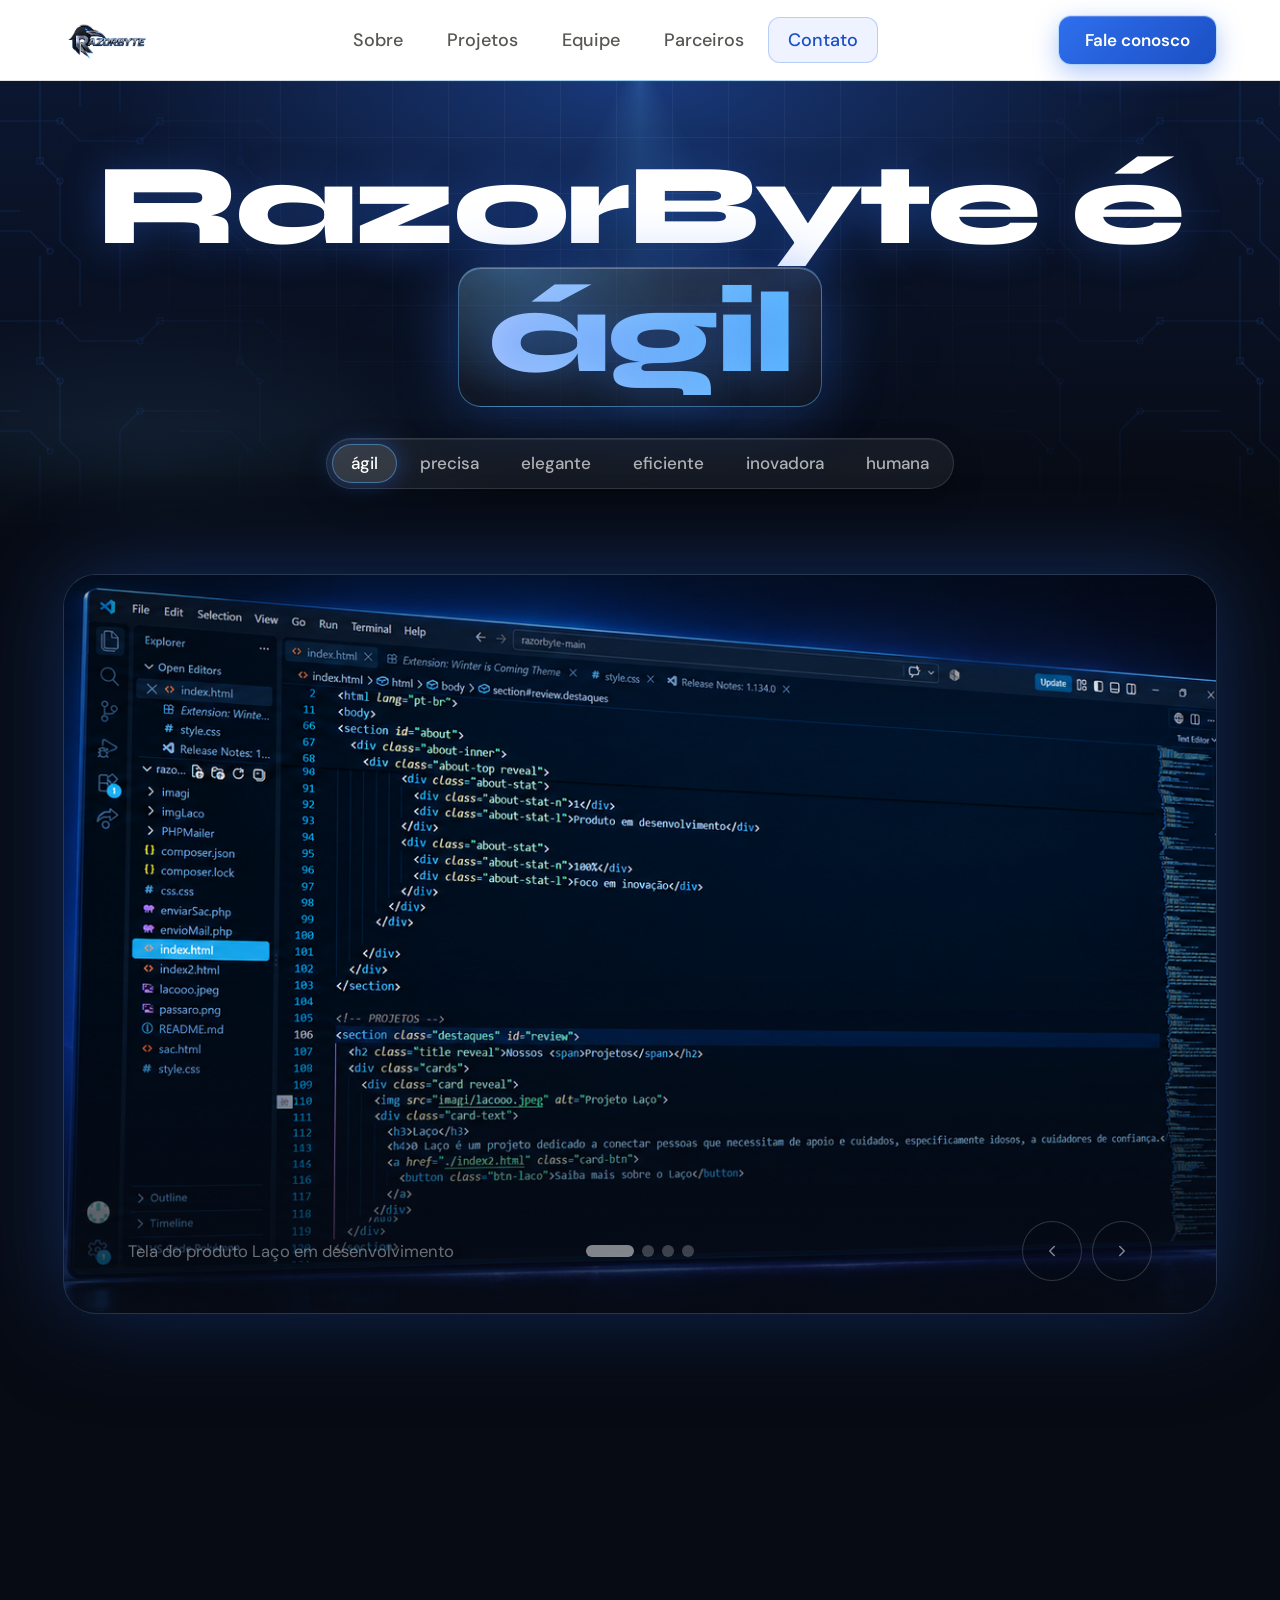
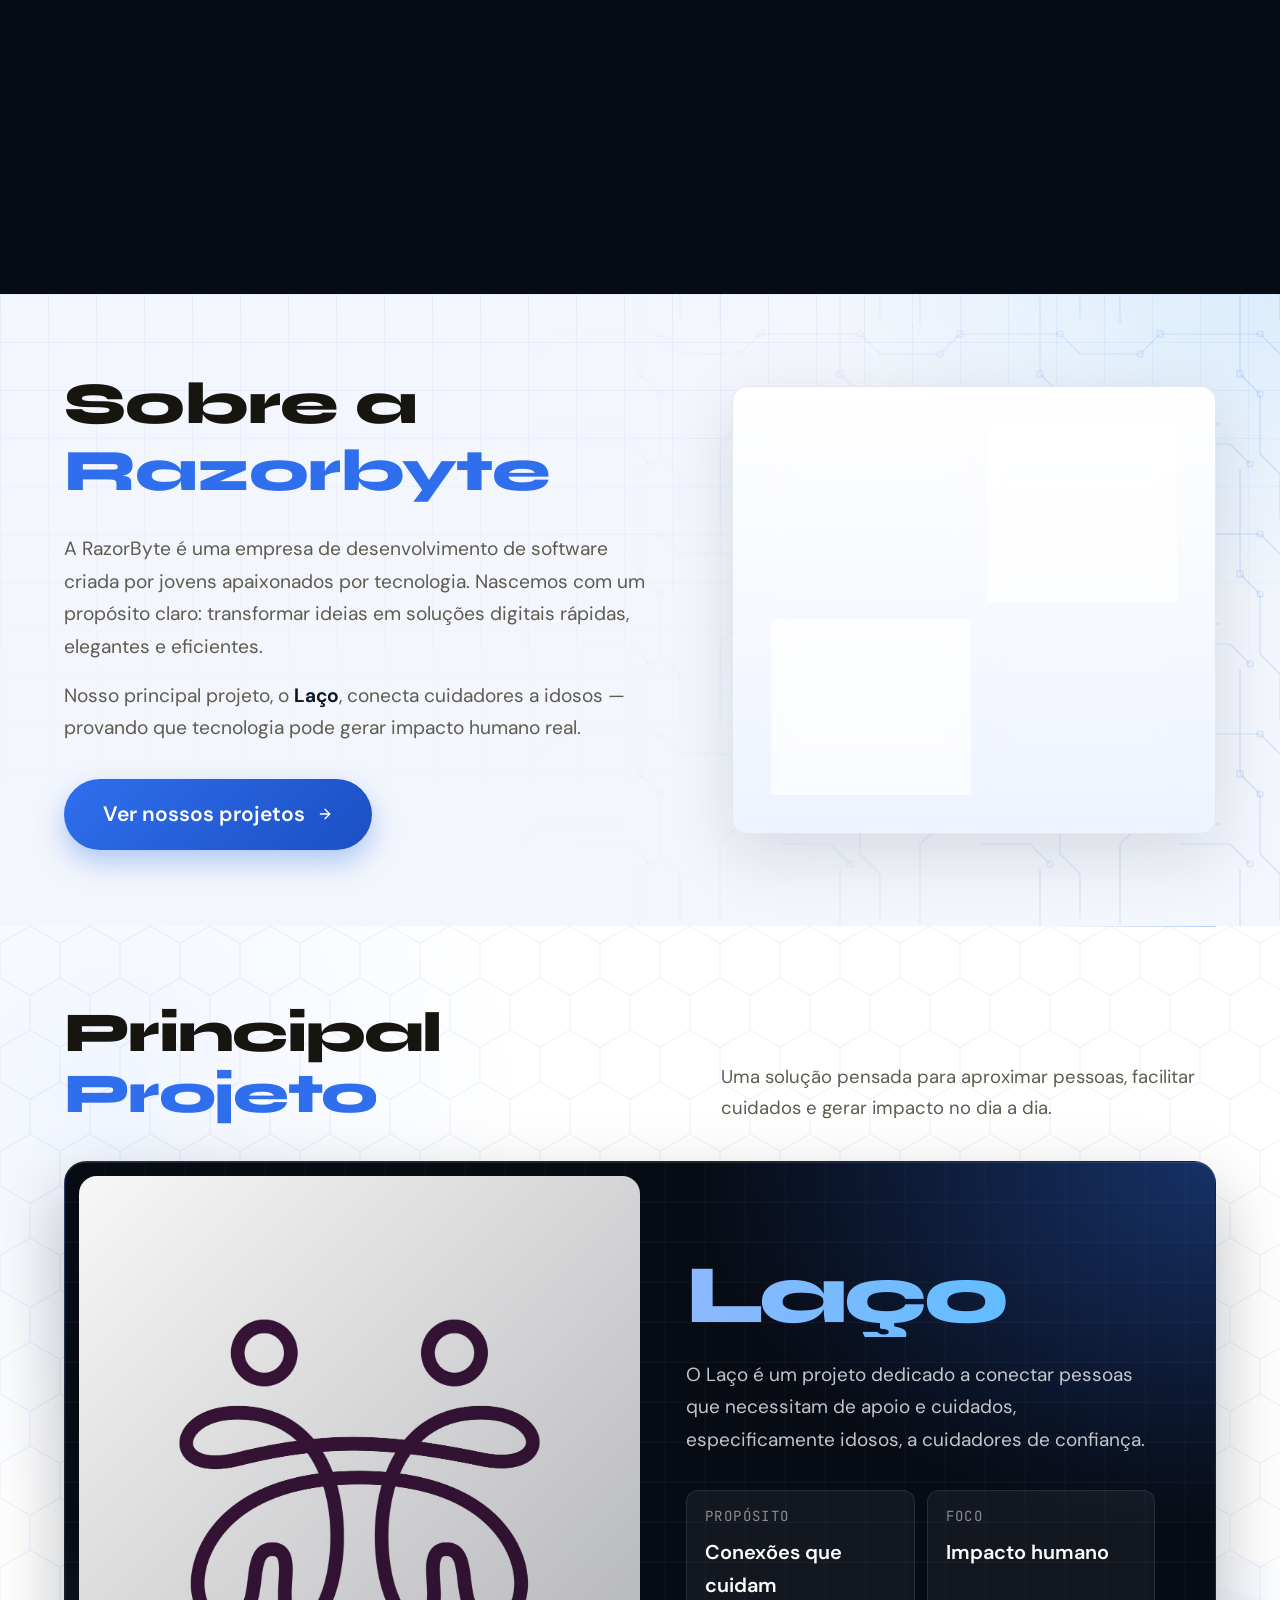
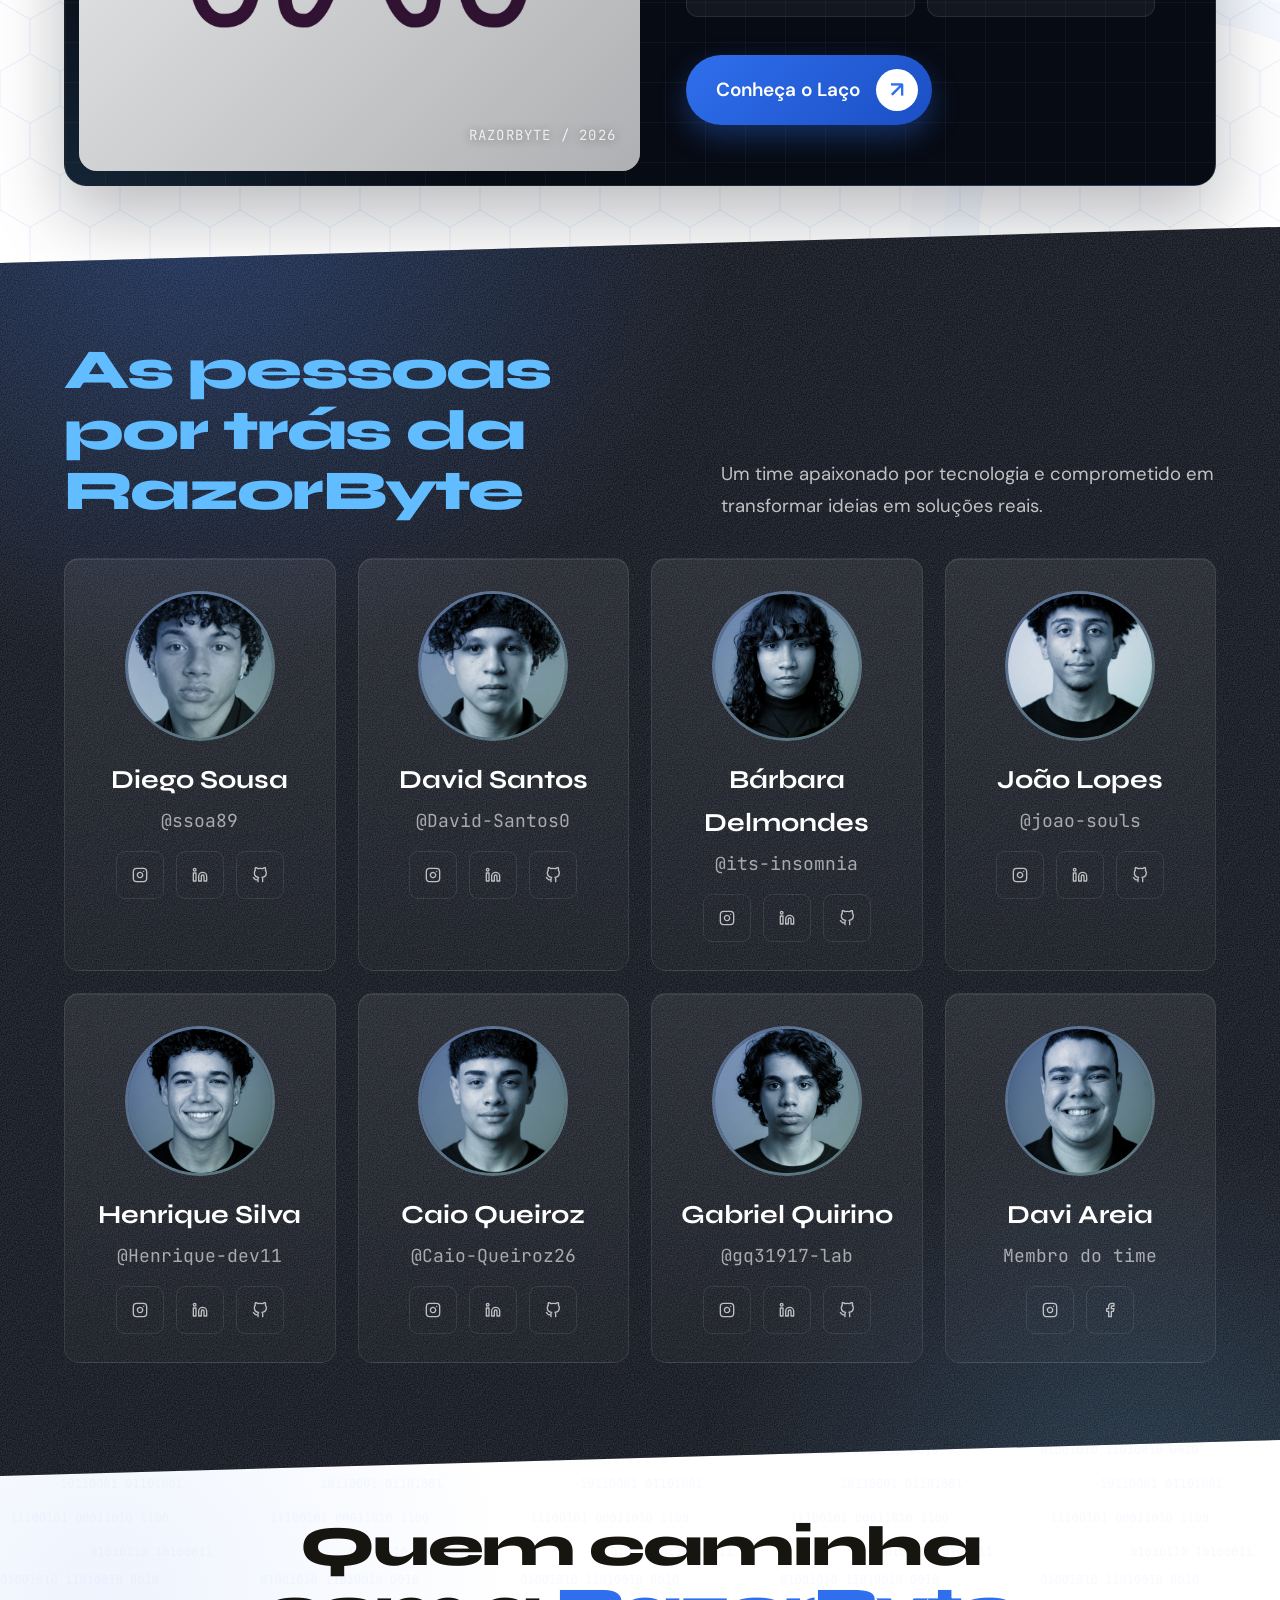
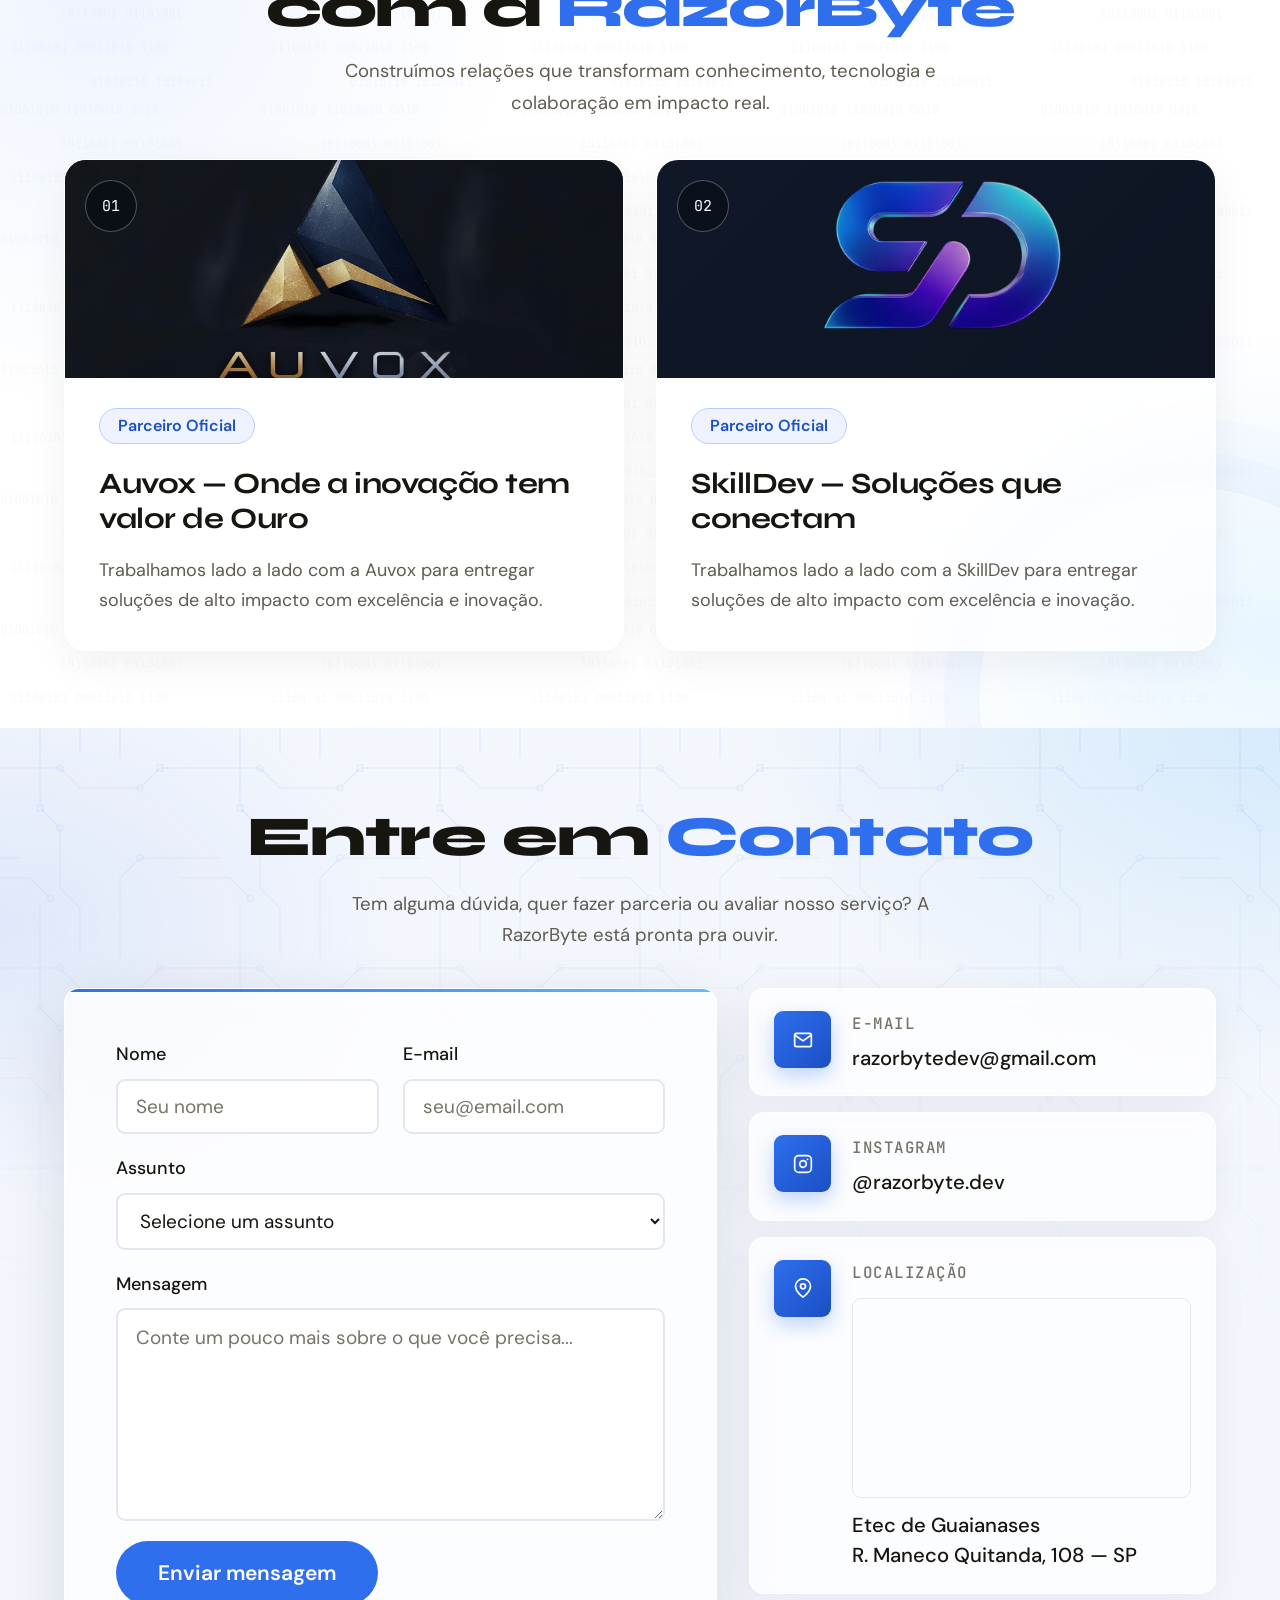
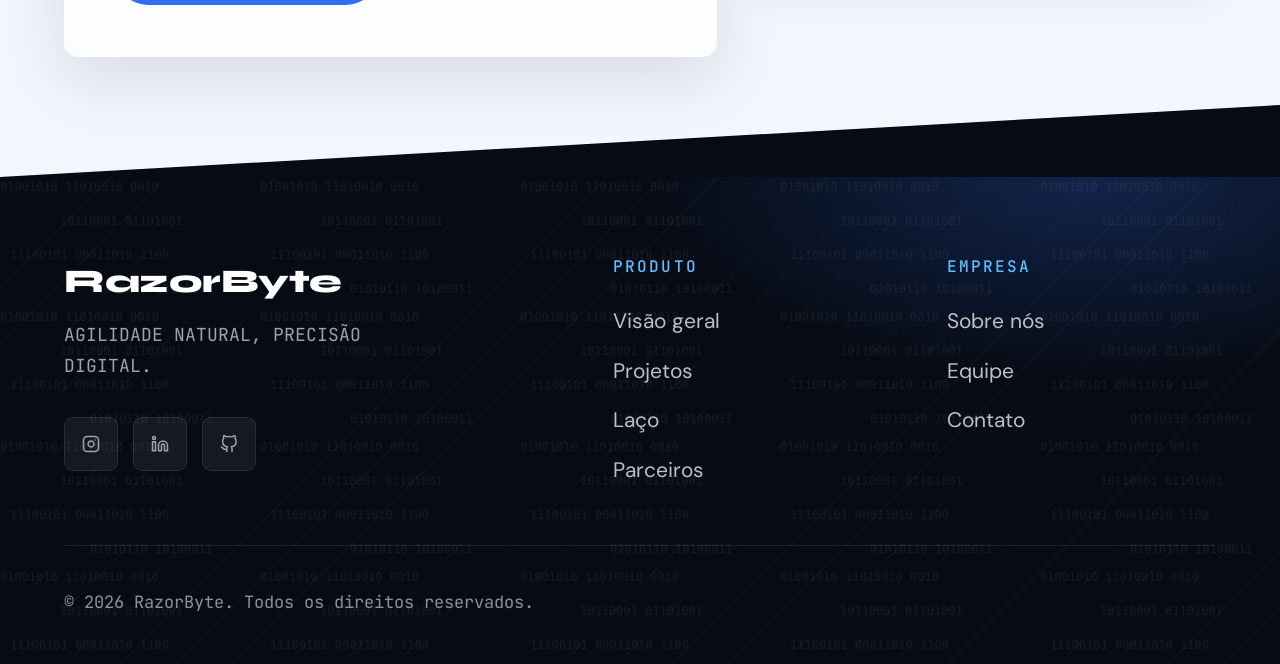
==== index.html @ 60fc61be "Descrição da atualização" ====
<!DOCTYPE html>
<html lang="pt-br">
<head>
  <meta charset="UTF-8">
  <meta name="viewport" content="width=device-width, initial-scale=1.0">
  <title>RazorByte | Desenvolvimento de Software</title>
  <meta name="description" content="RazorByte é uma empresa de desenvolvimento de software. Conheça o Laço, nosso produto que conecta cuidadores e idosos, e o time por trás dele.">
  <link rel="preconnect" href="https://fonts.googleapis.com">
  <link rel="preconnect" href="https://fonts.gstatic.com" crossorigin>
  <link rel="stylesheet" href="style.css">
  <link href="https://fonts.googleapis.com/css2?family=Syne:wght@400;600;700;800&family=DM+Sans:ital,wght@0,300;0,400;0,500;0,600;0,700;1,300&family=JetBrains+Mono:wght@400;500&display=swap" rel="stylesheet">
</head>

<body>

<!-- NAVBAR -->
<header class="site-header" id="siteHeader">
  <div class="site-header-inner">
    <a href="#" class="site-logo" aria-label="RazorByte">
      <img src="imagi/logotomia.png" alt="RazorByte">
    </a>

    <nav class="site-nav" id="menu" aria-label="Principal">
      <a href="#about">Sobre</a>
      <a href="#review">Projetos</a>
      <a href="#equipe">Equipe</a>
      <a href="#address">Parceiros</a>
      <a href="#contato">Contato</a>
    </nav>

    <div class="site-actions">
      <a class="btn-cta" href="#contato">
        Fale conosco
      </a>
      <button class="menu-btn" id="menuBtn" type="button" aria-expanded="false" aria-controls="menu">Menu</button>
    </div>
  </div>
  <span class="scroll-progress" aria-hidden="true"></span>
</header>

<!-- HERO -->
<section class="hero-top">
  <div class="hero-top-inner">
    <h1 class="hero-h1">
      RazorByte é<br>
      <span class="hl" id="hl"><span class="hl-text" id="hlText">ágil</span></span>
    </h1>
    <div class="hero-options" id="heroOptions" aria-label="Trocar adjetivo do título"></div>
  </div>
</section>

 <!-- CARROSSEL -->
<section class="galeria" id="galeria" aria-roledescription="carrossel" aria-label="Fotos da RazorByte">
  <div class="galeria-pin">
    <div class="galeria-frame">

      <div class="galeria-track" id="track">
         <figure class="galeria-slide"><img src="imagi/coder.png" alt="Tela do produto Laço em desenvolvimento"></figure>
        <figure class="galeria-slide"><img src="imagi/laco.png" alt="Time RazorByte trabalhando em uma sprint"></figure>
        <figure class="galeria-slide"><img src="imagi/etecs.png" alt="Equipe RazorByte na Etec de Guaianases"></figure>
        <figure class="galeria-slide"><img src="imagi/trabalhoRazor.png" alt="Reunião de planejamento da equipe RazorByte"></figure>
      </div>

      <div class="galeria-bar">
        <p class="galeria-legenda" id="legenda" aria-live="polite"></p>
        <div class="galeria-dots" id="dots"></div>
          <div class="galeria-ctrls">
          <button class="galeria-ctrl" id="prev" type="button" aria-label="Slide anterior">
            <svg width="18" height="18" viewBox="0 0 24 24" fill="none" stroke="currentColor" stroke-width="2" stroke-linecap="round" stroke-linejoin="round" aria-hidden="true"><polyline points="15 18 9 12 15 6" /></svg>
          </button>
          <button class="galeria-ctrl" id="next" type="button" aria-label="Próximo slide">
            <svg width="18" height="18" viewBox="0 0 24 24" fill="none" stroke="currentColor" stroke-width="2" stroke-linecap="round" stroke-linejoin="round" aria-hidden="true"><polyline points="9 18 15 12 9 6" /></svg>
          </button>
        </div>
      </div>

    </div>
  </div>
</section>

  <!-- SOBRE -->
  <section id="about">
    <div class="about-inner">
      <div class="about-top reveal">
        <div class="about-text">
          <h2 class="about-title">Sobre a<br><span>Razorbyte</span></h2>
          <p class="about-p">A RazorByte é uma empresa de desenvolvimento de software criada por jovens apaixonados por tecnologia. Nascemos com um propósito claro: transformar ideias em soluções digitais rápidas, elegantes e eficientes.</p>
          <p class="about-p">Nosso principal projeto, o <strong class="grad-text">Laço</strong>, conecta cuidadores a idosos — provando que tecnologia pode gerar impacto humano real.</p>
          <a class="about-cta" href="#review">
            Ver nossos projetos
            <svg width="16" height="16" viewBox="0 0 24 24" fill="none" stroke="currentColor" stroke-width="2" stroke-linecap="round" stroke-linejoin="round" aria-hidden="true">
              <line x1="5" y1="12" x2="19" y2="12" />
              <polyline points="12 5 19 12 12 19" />
            </svg>
          </a>
        </div>

        <div class="about-visual">
          <div class="about-stats">
            <div class="about-stat">
              <div class="about-stat-n">8</div>
              <div class="about-stat-l">Membros da equipe</div>
            </div>
            <div class="about-stat">
              <div class="about-stat-n">2</div>
              <div class="about-stat-l">Parceiros oficiais</div>
            </div>
            <div class="about-stat">
              <div class="about-stat-n">1</div>
              <div class="about-stat-l">Produto em desenvolvimento</div>
            </div>
            <div class="about-stat">
              <div class="about-stat-n">100%</div>
              <div class="about-stat-l">Foco em inovação</div>
            </div>
          </div>
        </div>
      </div>
    </div>
  </section>

  <!-- PROJETOS -->
  <section class="destaques projects-section" id="review">
    <div class="projects-inner">
      <div class="projects-heading reveal">
        <h2 class="title">Principal <span>Projeto</span></h2>
        <p class="projects-sub">
          Uma solução pensada para aproximar pessoas, facilitar cuidados e gerar impacto no dia a dia.
        </p>
      </div>

      <article class="project-feature reveal">
        <div class="project-feature-media">
          <img src="imagi/lacooo.jpeg" alt="Projeto Laço">
          <span class="project-media-caption">RAZORBYTE / 2026</span>
        </div>

        <div class="project-feature-content">
          <h3 class="project-name grad-text">Laço</h3>
          <p class="project-description">
            O Laço é um projeto dedicado a conectar pessoas que necessitam de apoio e cuidados,
            especificamente idosos, a cuidadores de confiança.
          </p>

          <div class="project-details">
            <div>
              <span class="project-detail-label">PROPÓSITO</span>
              <strong>Conexões que cuidam</strong>
            </div>
            <div>
              <span class="project-detail-label">FOCO</span>
              <strong>Impacto humano</strong>
            </div>
          </div>

          <a href="./index2.html" class="project-cta">
            <span>Conheça o Laço</span>
            <span class="project-cta-icon" aria-hidden="true">↗</span>
          </a>
        </div>
      </article>
    </div>
  </section>

  <!-- EQUIPE -->
  <section id="equipe">
    <div class="equipe-inner">
      <div class="equipe-header reveal">
        <h2 class="title">As pessoas por trás da <span>RazorByte</span></h2>
        <p class="equipe-sub">Um time apaixonado por tecnologia e comprometido em transformar ideias em soluções reais.</p>
      </div>
    </div>

    <!-- GRID 1: 4 membros -->
    <div class="equipe-grid">
      <!-- MEMBRO 1 -->
      <div class="member-card reveal">
        <div class="member-photo-wrap">
          <img class="member-photo" src="imagi/DIEGO.png" alt="Diego Sousa">
        </div>
        <div class="member-name">Diego Sousa</div>
        <div class="member-role">@ssoa89</div>
        <div class="member-socials">
          <a class="member-soc" href="https://www.instagram.com/89ssoa/" aria-label="Instagram" target="_blank" rel="noopener">
            <svg width="16" height="16" viewBox="0 0 24 24" fill="none" stroke="currentColor" stroke-width="2" stroke-linecap="round" stroke-linejoin="round" aria-hidden="true"><rect x="2" y="2" width="20" height="20" rx="5" ry="5"/><path d="M16 11.37A4 4 0 1 1 12.63 8 4 4 0 0 1 16 11.37z"/><line x1="17.5" y1="6.5" x2="17.51" y2="6.5"/></svg>
          </a>
          <a class="member-soc" href="https://www.linkedin.com/in/diego-sousa-4198933b6/?skipRedirect=true" aria-label="LinkedIn" target="_blank" rel="noopener">
            <svg width="16" height="16" viewBox="0 0 24 24" fill="none" stroke="currentColor" stroke-width="2" stroke-linecap="round" stroke-linejoin="round" aria-hidden="true"><path d="M16 8a6 6 0 0 1 6 6v7h-4v-7a2 2 0 0 0-2-2 2 2 0 0 0-2 2v7h-4v-7a6 6 0 0 1 6-6z"/><rect x="2" y="9" width="4" height="12"/><circle cx="4" cy="4" r="2"/></svg>
          </a>
          <a class="member-soc" href="https://github.com/ssoa89" aria-label="GitHub" target="_blank" rel="noopener">
            <svg width="16" height="16" viewBox="0 0 24 24" fill="none" stroke="currentColor" stroke-width="2" stroke-linecap="round" stroke-linejoin="round" aria-hidden="true"><path d="M9 19c-5 1.5-5-2.5-7-3m14 6v-3.87a3.37 3.37 0 0 0-.94-2.61c3.14-.35 6.44-1.54 6.44-7A5.44 5.44 0 0 0 20 4.77 5.07 5.07 0 0 0 19.91 1S18.73.65 16 2.48a13.38 13.38 0 0 0-7 0C6.27.65 5.09 1 5.09 1A5.07 5.07 0 0 0 5 4.77a5.44 5.44 0 0 0-1.5 3.78c0 5.42 3.3 6.61 6.44 7A3.37 3.37 0 0 0 9 18.13V22"/></svg>
          </a>
        </div>
      </div>

      <!-- MEMBRO 2 -->
      <div class="member-card reveal">
        <div class="member-photo-wrap">
          <img class="member-photo" src="imagi/DavidP.png" alt="David Santos">
        </div>
        <div class="member-name">David Santos</div>
        <div class="member-role">@David-Santos0</div>
        <div class="member-socials">
          <a class="member-soc" href="https://www.instagram.com/david_sant77_/" aria-label="Instagram" target="_blank" rel="noopener">
            <svg width="16" height="16" viewBox="0 0 24 24" fill="none" stroke="currentColor" stroke-width="2" stroke-linecap="round" stroke-linejoin="round" aria-hidden="true"><rect x="2" y="2" width="20" height="20" rx="5" ry="5"/><path d="M16 11.37A4 4 0 1 1 12.63 8 4 4 0 0 1 16 11.37z"/><line x1="17.5" y1="6.5" x2="17.51" y2="6.5"/></svg>
          </a>
          <a class="member-soc" href="https://www.linkedin.com/in/francisco-david-oliveira-santos-087844314/" aria-label="LinkedIn" target="_blank" rel="noopener">
            <svg width="16" height="16" viewBox="0 0 24 24" fill="none" stroke="currentColor" stroke-width="2" stroke-linecap="round" stroke-linejoin="round" aria-hidden="true"><path d="M16 8a6 6 0 0 1 6 6v7h-4v-7a2 2 0 0 0-2-2 2 2 0 0 0-2 2v7h-4v-7a6 6 0 0 1 6-6z"/><rect x="2" y="9" width="4" height="12"/><circle cx="4" cy="4" r="2"/></svg>
          </a>
          <a class="member-soc" href="https://github.com/David-Santos0" aria-label="GitHub" target="_blank" rel="noopener">
            <svg width="16" height="16" viewBox="0 0 24 24" fill="none" stroke="currentColor" stroke-width="2" stroke-linecap="round" stroke-linejoin="round" aria-hidden="true"><path d="M9 19c-5 1.5-5-2.5-7-3m14 6v-3.87a3.37 3.37 0 0 0-.94-2.61c3.14-.35 6.44-1.54 6.44-7A5.44 5.44 0 0 0 20 4.77 5.07 5.07 0 0 0 19.91 1S18.73.65 16 2.48a13.38 13.38 0 0 0-7 0C6.27.65 5.09 1 5.09 1A5.07 5.07 0 0 0 5 4.77a5.44 5.44 0 0 0-1.5 3.78c0 5.42 3.3 6.61 6.44 7A3.37 3.37 0 0 0 9 18.13V22"/></svg>
          </a>
        </div>
      </div>

      <!-- MEMBRO 3 -->
      <div class="member-card reveal">
        <div class="member-photo-wrap">
          <img class="member-photo" src="imagi/Arthur.png" alt="Bárbara Delmondes">
        </div>
        <div class="member-name">Bárbara Delmondes</div>
        <div class="member-role">@its-insomnia</div>
        <div class="member-socials">
          <a class="member-soc" href="https://www.instagram.com/delmondees/" aria-label="Instagram" target="_blank" rel="noopener">
            <svg width="16" height="16" viewBox="0 0 24 24" fill="none" stroke="currentColor" stroke-width="2" stroke-linecap="round" stroke-linejoin="round" aria-hidden="true"><rect x="2" y="2" width="20" height="20" rx="5" ry="5"/><path d="M16 11.37A4 4 0 1 1 12.63 8 4 4 0 0 1 16 11.37z"/><line x1="17.5" y1="6.5" x2="17.51" y2="6.5"/></svg>
          </a>
          <a class="member-soc" href="https://www.linkedin.com/in/barbara-delmondes-32a731380/" aria-label="LinkedIn" target="_blank" rel="noopener">
            <svg width="16" height="16" viewBox="0 0 24 24" fill="none" stroke="currentColor" stroke-width="2" stroke-linecap="round" stroke-linejoin="round" aria-hidden="true"><path d="M16 8a6 6 0 0 1 6 6v7h-4v-7a2 2 0 0 0-2-2 2 2 0 0 0-2 2v7h-4v-7a6 6 0 0 1 6-6z"/><rect x="2" y="9" width="4" height="12"/><circle cx="4" cy="4" r="2"/></svg>
          </a>
          <a class="member-soc" href="https://github.com/its-insomnia" aria-label="GitHub" target="_blank" rel="noopener">
            <svg width="16" height="16" viewBox="0 0 24 24" fill="none" stroke="currentColor" stroke-width="2" stroke-linecap="round" stroke-linejoin="round" aria-hidden="true"><path d="M9 19c-5 1.5-5-2.5-7-3m14 6v-3.87a3.37 3.37 0 0 0-.94-2.61c3.14-.35 6.44-1.54 6.44-7A5.44 5.44 0 0 0 20 4.77 5.07 5.07 0 0 0 19.91 1S18.73.65 16 2.48a13.38 13.38 0 0 0-7 0C6.27.65 5.09 1 5.09 1A5.07 5.07 0 0 0 5 4.77a5.44 5.44 0 0 0-1.5 3.78c0 5.42 3.3 6.61 6.44 7A3.37 3.37 0 0 0 9 18.13V22"/></svg>
          </a>
        </div>
      </div>

      <!-- MEMBRO 4 -->
      <div class="member-card reveal">
        <div class="member-photo-wrap">
          <img class="member-photo" src="imagi/joao.png" alt="João Lopes">
        </div>
        <div class="member-name">João Lopes</div>
        <div class="member-role">@joao-souls</div>
        <div class="member-socials">
          <a class="member-soc" href="https://www.instagram.com/jv_l0p3s/" aria-label="Instagram" target="_blank" rel="noopener">
            <svg width="16" height="16" viewBox="0 0 24 24" fill="none" stroke="currentColor" stroke-width="2" stroke-linecap="round" stroke-linejoin="round" aria-hidden="true"><rect x="2" y="2" width="20" height="20" rx="5" ry="5"/><path d="M16 11.37A4 4 0 1 1 12.63 8 4 4 0 0 1 16 11.37z"/><line x1="17.5" y1="6.5" x2="17.51" y2="6.5"/></svg>
          </a>
          <a class="member-soc" href="#" aria-label="LinkedIn" target="_blank" rel="noopener">
            <svg width="16" height="16" viewBox="0 0 24 24" fill="none" stroke="currentColor" stroke-width="2" stroke-linecap="round" stroke-linejoin="round" aria-hidden="true"><path d="M16 8a6 6 0 0 1 6 6v7h-4v-7a2 2 0 0 0-2-2 2 2 0 0 0-2 2v7h-4v-7a6 6 0 0 1 6-6z"/><rect x="2" y="9" width="4" height="12"/><circle cx="4" cy="4" r="2"/></svg>
          </a>
          <a class="member-soc" href="https://github.com/joao-souls" aria-label="GitHub" target="_blank" rel="noopener">
            <svg width="16" height="16" viewBox="0 0 24 24" fill="none" stroke="currentColor" stroke-width="2" stroke-linecap="round" stroke-linejoin="round" aria-hidden="true"><path d="M9 19c-5 1.5-5-2.5-7-3m14 6v-3.87a3.37 3.37 0 0 0-.94-2.61c3.14-.35 6.44-1.54 6.44-7A5.44 5.44 0 0 0 20 4.77 5.07 5.07 0 0 0 19.91 1S18.73.65 16 2.48a13.38 13.38 0 0 0-7 0C6.27.65 5.09 1 5.09 1A5.07 5.07 0 0 0 5 4.77a5.44 5.44 0 0 0-1.5 3.78c0 5.42 3.3 6.61 6.44 7A3.37 3.37 0 0 0 9 18.13V22"/></svg>
          </a>
        </div>
      </div>
    </div>

    <!-- GRID 2: 4 membros -->
    <div class="equipe-grid">
      <!-- MEMBRO 5 -->
      <div class="member-card reveal">
        <div class="member-photo-wrap">
          <img class="member-photo" src="imagi/Henrique.png" alt="Henrique Silva">
        </div>
        <div class="member-name">Henrique Silva</div>
        <div class="member-role">@Henrique-dev11</div>
        <div class="member-socials">
          <a class="member-soc" href="https://www.instagram.com/cauehzv/" aria-label="Instagram" target="_blank" rel="noopener">
            <svg width="16" height="16" viewBox="0 0 24 24" fill="none" stroke="currentColor" stroke-width="2" stroke-linecap="round" stroke-linejoin="round" aria-hidden="true"><rect x="2" y="2" width="20" height="20" rx="5" ry="5"/><path d="M16 11.37A4 4 0 1 1 12.63 8 4 4 0 0 1 16 11.37z"/><line x1="17.5" y1="6.5" x2="17.51" y2="6.5"/></svg>
          </a>
          <a class="member-soc" href="https://www.linkedin.com/in/henrique-dev11?utm_source=share_via&utm_content=profile&utm_medium=member_ios" aria-label="LinkedIn" target="_blank" rel="noopener">
            <svg width="16" height="16" viewBox="0 0 24 24" fill="none" stroke="currentColor" stroke-width="2" stroke-linecap="round" stroke-linejoin="round" aria-hidden="true"><path d="M16 8a6 6 0 0 1 6 6v7h-4v-7a2 2 0 0 0-2-2 2 2 0 0 0-2 2v7h-4v-7a6 6 0 0 1 6-6z"/><rect x="2" y="9" width="4" height="12"/><circle cx="4" cy="4" r="2"/></svg>
          </a>
          <a class="member-soc" href="https://github.com/Henrique-dev11" aria-label="GitHub" target="_blank" rel="noopener">
            <svg width="16" height="16" viewBox="0 0 24 24" fill="none" stroke="currentColor" stroke-width="2" stroke-linecap="round" stroke-linejoin="round" aria-hidden="true"><path d="M9 19c-5 1.5-5-2.5-7-3m14 6v-3.87a3.37 3.37 0 0 0-.94-2.61c3.14-.35 6.44-1.54 6.44-7A5.44 5.44 0 0 0 20 4.77 5.07 5.07 0 0 0 19.91 1S18.73.65 16 2.48a13.38 13.38 0 0 0-7 0C6.27.65 5.09 1 5.09 1A5.07 5.07 0 0 0 5 4.77a5.44 5.44 0 0 0-1.5 3.78c0 5.42 3.3 6.61 6.44 7A3.37 3.37 0 0 0 9 18.13V22"/></svg>
          </a>
        </div>
      </div>

      <!-- MEMBRO 6 -->
      <div class="member-card reveal">
        <div class="member-photo-wrap">
          <img class="member-photo" src="imagi/caio.png" alt="Caio Queiroz">
        </div>
        <div class="member-name">Caio Queiroz</div>
        <div class="member-role">@Caio-Queiroz26</div>
        <div class="member-socials">
          <a class="member-soc" href="https://www.instagram.com/nevxsz_/" aria-label="Instagram" target="_blank" rel="noopener">
            <svg width="16" height="16" viewBox="0 0 24 24" fill="none" stroke="currentColor" stroke-width="2" stroke-linecap="round" stroke-linejoin="round" aria-hidden="true"><rect x="2" y="2" width="20" height="20" rx="5" ry="5"/><path d="M16 11.37A4 4 0 1 1 12.63 8 4 4 0 0 1 16 11.37z"/><line x1="17.5" y1="6.5" x2="17.51" y2="6.5"/></svg>
          </a>
          <a class="member-soc" href="https://www.linkedin.com/in/caio-queiroz-b9b1173aa/" aria-label="LinkedIn" target="_blank" rel="noopener">
            <svg width="16" height="16" viewBox="0 0 24 24" fill="none" stroke="currentColor" stroke-width="2" stroke-linecap="round" stroke-linejoin="round" aria-hidden="true"><path d="M16 8a6 6 0 0 1 6 6v7h-4v-7a2 2 0 0 0-2-2 2 2 0 0 0-2 2v7h-4v-7a6 6 0 0 1 6-6z"/><rect x="2" y="9" width="4" height="12"/><circle cx="4" cy="4" r="2"/></svg>
          </a>
          <a class="member-soc" href="https://github.com/Caio-Queiroz26" aria-label="GitHub" target="_blank" rel="noopener">
            <svg width="16" height="16" viewBox="0 0 24 24" fill="none" stroke="currentColor" stroke-width="2" stroke-linecap="round" stroke-linejoin="round" aria-hidden="true"><path d="M9 19c-5 1.5-5-2.5-7-3m14 6v-3.87a3.37 3.37 0 0 0-.94-2.61c3.14-.35 6.44-1.54 6.44-7A5.44 5.44 0 0 0 20 4.77 5.07 5.07 0 0 0 19.91 1S18.73.65 16 2.48a13.38 13.38 0 0 0-7 0C6.27.65 5.09 1 5.09 1A5.07 5.07 0 0 0 5 4.77a5.44 5.44 0 0 0-1.5 3.78c0 5.42 3.3 6.61 6.44 7A3.37 3.37 0 0 0 9 18.13V22"/></svg>
          </a>
        </div>
      </div>

      <!-- MEMBRO 7 -->
      <div class="member-card reveal">
        <div class="member-photo-wrap">
          <img class="member-photo" src="imagi/Gabriel.png" alt="Gabriel Quirino">
        </div>
        <div class="member-name">Gabriel Quirino</div>
        <div class="member-role">@gq31917-lab</div>
        <div class="member-socials">
          <a class="member-soc" href="https://www.instagram.com/gabrielquirino/" aria-label="Instagram" target="_blank" rel="noopener">
            <svg width="16" height="16" viewBox="0 0 24 24" fill="none" stroke="currentColor" stroke-width="2" stroke-linecap="round" stroke-linejoin="round" aria-hidden="true"><rect x="2" y="2" width="20" height="20" rx="5" ry="5"/><path d="M16 11.37A4 4 0 1 1 12.63 8 4 4 0 0 1 16 11.37z"/><line x1="17.5" y1="6.5" x2="17.51" y2="6.5"/></svg>
          </a>
          <a class="member-soc" href="https://www.linkedin.com/in/gabriel-quirino-1965953b5?utm_source=share&utm_campaign=share_via&utm_content=profile&utm_medium=android_app" aria-label="LinkedIn" target="_blank" rel="noopener">
            <svg width="16" height="16" viewBox="0 0 24 24" fill="none" stroke="currentColor" stroke-width="2" stroke-linecap="round" stroke-linejoin="round" aria-hidden="true"><path d="M16 8a6 6 0 0 1 6 6v7h-4v-7a2 2 0 0 0-2-2 2 2 0 0 0-2 2v7h-4v-7a6 6 0 0 1 6-6z"/><rect x="2" y="9" width="4" height="12"/><circle cx="4" cy="4" r="2"/></svg>
          </a>
          <a class="member-soc" href="https://github.com/gq31917-lab" aria-label="GitHub" target="_blank" rel="noopener">
            <svg width="16" height="16" viewBox="0 0 24 24" fill="none" stroke="currentColor" stroke-width="2" stroke-linecap="round" stroke-linejoin="round" aria-hidden="true"><path d="M9 19c-5 1.5-5-2.5-7-3m14 6v-3.87a3.37 3.37 0 0 0-.94-2.61c3.14-.35 6.44-1.54 6.44-7A5.44 5.44 0 0 0 20 4.77 5.07 5.07 0 0 0 19.91 1S18.73.65 16 2.48a13.38 13.38 0 0 0-7 0C6.27.65 5.09 1 5.09 1A5.07 5.07 0 0 0 5 4.77a5.44 5.44 0 0 0-1.5 3.78c0 5.42 3.3 6.61 6.44 7A3.37 3.37 0 0 0 9 18.13V22"/></svg>
          </a>
        </div>
      </div>

      <!-- MEMBRO 8 -->
      <div class="member-card reveal">
        <div class="member-photo-wrap">
          <img class="member-photo" src="imagi/Davi.png" alt="Davi Areia">
        </div>
        <div class="member-name">Davi Areia</div>
        <div class="member-role">Membro do time</div>
        <div class="member-socials">
          <a class="member-soc" href="https://www.instagram.com/davi.simoes.395454?igsh=OHBobWo1b3cxazJw" aria-label="Instagram" target="_blank" rel="noopener">
            <svg width="16" height="16" viewBox="0 0 24 24" fill="none" stroke="currentColor" stroke-width="2" stroke-linecap="round" stroke-linejoin="round" aria-hidden="true"><rect x="2" y="2" width="20" height="20" rx="5" ry="5"/><path d="M16 11.37A4 4 0 1 1 12.63 8 4 4 0 0 1 16 11.37z"/><line x1="17.5" y1="6.5" x2="17.51" y2="6.5"/></svg>
          </a>
          <a class="member-soc" href="https://www.facebook.com/share/1ETb9nqEKZ/" aria-label="Facebook" target="_blank" rel="noopener">
            <svg width="16" height="16" viewBox="0 0 24 24" fill="none" stroke="currentColor" stroke-width="2" stroke-linecap="round" stroke-linejoin="round" aria-hidden="true"><path d="M18 2h-3a5 5 0 0 0-5 5v3H7v4h3v8h4v-8h3l1-4h-4V7a1 1 0 0 1 1-1h3z"/></svg>
          </a>
        </div>
      </div>
    </div>
  </section>


  <!-- PARCEIROS -->
  <section id="address" class="partners-section">
    <div class="partners-inner">
      <div class="partners-heading reveal">
        <h2 class="title">Quem caminha com a <span>RazorByte</span></h2>
        <p class="partners-sub">
          Construímos relações que transformam conhecimento, tecnologia e colaboração em impacto real.
        </p>
      </div>

      <div class="partners-grid">
        <!-- PARCEIRO 1 -->
        <article class="partner-card reveal">
          <div class="partner-card-media">
            <img src="imagi/auvotis.jpeg" alt="Auvox">
            <span class="partner-index">01</span>
          </div>

          <div class="partner-card-body">
            <span class="badge">Parceiro Oficial</span>
            <h3>Auvox — Onde a inovação tem valor de Ouro</h3>
            <p>
              Trabalhamos lado a lado com a Auvox para entregar soluções de alto impacto com excelência e inovação.
            </p>
          </div>
        </article>

        <!-- PARCEIRO 2 -->
        <article class="partner-card reveal">
          <div class="partner-card-media">
            <img src="imagi/SkillDev.png" alt="SkillDev">
            <span class="partner-index">02</span>
          </div>

          <div class="partner-card-body">
            <span class="badge">Parceiro Oficial</span>
            <h3>SkillDev — Soluções que conectam</h3>
            <p>
              Trabalhamos lado a lado com a SkillDev para entregar soluções de alto impacto com excelência e inovação.
            </p>
          </div>
        </article>
      </div>
    </div>
  </section>

  <!-- CONTATO -->
  <section id="contato">
    <div class="contato-inner">
      <div class="contato-header reveal">
        <h2 class="contato-title">Entre em <span>Contato</span></h2>
        <p class="contato-sub">Tem alguma dúvida, quer fazer parceria ou avaliar nosso serviço? A RazorByte está pronta pra ouvir.</p>
      </div>

      <div class="contato-grid reveal">
        <!-- FORMULÁRIO -->
        <div class="contato-form-wrap">
          <div class="form-success" id="form-success">
            <svg width="18" height="18" viewBox="0 0 24 24" fill="none" stroke="currentColor" stroke-width="2" stroke-linecap="round" stroke-linejoin="round">
              <polyline points="20 6 9 17 4 12" />
            </svg>
            Mensagem enviada! Logo entraremos em contato.
          </div>

          <div class="form-error" id="form-error"></div>

          <form class="contato-form" action="envioMail.php" method="POST">
            <div class="form-row">
              <div class="form-group">
                <label class="form-label" for="nome">Nome</label>
                <input class="form-inp" type="text" id="nome" name="nome" autocomplete="name" placeholder="Seu nome" required>
              </div>
              <div class="form-group">
                <label class="form-label" for="email">E-mail</label>
                <input class="form-inp" type="email" id="email" name="email" autocomplete="email" placeholder="seu@email.com" required>
              </div>
            </div>

            <div class="form-group">
              <label class="form-label" for="assunto">Assunto</label>
              <select class="form-inp" id="assunto" name="assunto" required>
                <option value="">Selecione um assunto</option>
                <option value="Parceria comercial">Parceria comercial</option>
                <option value="Projeto Laço">Projeto Laço</option>
                <option value="Problemas com o Laço">Problemas com o Laço</option>
                <option value="Dúvidas">Dúvidas</option>
                <option value="Outro">Outro</option>
              </select>
            </div>

            <div class="form-group">
              <label class="form-label" for="msg">Mensagem</label>
              <textarea class="form-inp form-textarea" id="msg" name="mensagem" placeholder="Conte um pouco mais sobre o que você precisa..." rows="6" required></textarea>
            </div>

            <button class="form-btn" type="submit">Enviar mensagem</button>
          </form>
        </div>

        <!-- INFO LATERAL -->
        <div class="contato-info">
          <div class="info-card">
            <div class="info-icon">
              <svg width="20" height="20" viewBox="0 0 24 24" fill="none" stroke="currentColor" stroke-width="2" stroke-linecap="round" stroke-linejoin="round" aria-hidden="true"><path d="M4 4h16c1.1 0 2 .9 2 2v12c0 1.1-.9 2-2 2H4c-1.1 0-2-.9-2-2V6c0-1.1.9-2 2-2z"/><polyline points="22,6 12,13 2,6"/></svg>
            </div>
            <div>
              <div class="info-label">E-mail</div>
              <a class="info-val" href="mailto:razorbytedev@gmail.com">razorbytedev@gmail.com</a>
            </div>
          </div>

          <div class="info-card">
            <div class="info-icon">
              <svg width="20" height="20" viewBox="0 0 24 24" fill="none" stroke="currentColor" stroke-width="2" stroke-linecap="round" stroke-linejoin="round" aria-hidden="true"><rect x="2" y="2" width="20" height="20" rx="5" ry="5"/><path d="M16 11.37A4 4 0 1 1 12.63 8 4 4 0 0 1 16 11.37z"/><line x1="17.5" y1="6.5" x2="17.51" y2="6.5"/></svg>
            </div>
            <div>
              <div class="info-label">Instagram</div>
              <a class="info-val" href="https://www.instagram.com/razorbyte.dev/" target="_blank" rel="noopener">@razorbyte.dev</a>
            </div>
          </div>

          <div class="info-card">
            <div class="info-icon">
              <svg width="20" height="20" viewBox="0 0 24 24" fill="none" stroke="currentColor" stroke-width="2" stroke-linecap="round" stroke-linejoin="round" aria-hidden="true"><path d="M21 10c0 7-9 13-9 13s-9-6-9-13a9 9 0 0 1 18 0z"/><circle cx="12" cy="10" r="3"/></svg>
            </div>
            <div>
              <div class="info-label">Localização</div>
              <iframe class="footer-map" src="https://www.google.com/maps/embed?pb=!1m18!1m12!1m3!1d3658.0!2d-46.3980!3d-23.5270!2m3!1f0!2f0!3f0!3m2!1i1024!2i768!4f13.1!3m3!1m2!1s0x94ce6552b4a0e5b1%3A0x1!2sEtec+de+Guaianases!5e0!3m2!1spt-BR!2sbr!4v1700000000000" allowfullscreen="" loading="lazy" referrerpolicy="no-referrer-when-downgrade" title="Localização RazorByte — São Paulo, SP" height="182" width="100%"></iframe>
              <div class="info-val">Etec de Guaianases<br>R. Maneco Quitanda, 108 — SP</div>
            </div>
          </div>
        </div>
      </div>
    </div>
  </section>

  <div class="cut cut-to-ink">
    <svg viewBox="0 0 100 4" preserveAspectRatio="none">
      <polygon points="0,4 100,4 100,0"></polygon>
    </svg>
  </div>

  <!-- FOOTER -->
  <footer id="login">
    <div class="footer-inner">
      <div class="footer-top">
        <div class="footer-brand">
          <div class="footer-brand-name">RazorByte</div>
          <p class="footer-brand-tagline">AGILIDADE NATURAL, PRECISÃO DIGITAL.</p>

          <div class="footer-socials">
            <a class="footer-social-btn" href="https://www.instagram.com/razorbyte.dev/" target="_blank" rel="noopener" aria-label="Instagram">
              <svg width="18" height="18" viewBox="0 0 24 24" fill="none" stroke="currentColor" stroke-width="2" stroke-linecap="round" stroke-linejoin="round" aria-hidden="true"><rect x="2" y="2" width="20" height="20" rx="5" ry="5"/><path d="M16 11.37A4 4 0 1 1 12.63 8 4 4 0 0 1 16 11.37z"/><line x1="17.5" y1="6.5" x2="17.51" y2="6.5"/></svg>
            </a>
            <a class="footer-social-btn" href="#" aria-label="LinkedIn">
              <svg width="18" height="18" viewBox="0 0 24 24" fill="none" stroke="currentColor" stroke-width="2" stroke-linecap="round" stroke-linejoin="round" aria-hidden="true"><path d="M16 8a6 6 0 0 1 6 6v7h-4v-7a2 2 0 0 0-2-2 2 2 0 0 0-2 2v7h-4v-7a6 6 0 0 1 6-6z"/><rect x="2" y="9" width="4" height="12"/><circle cx="4" cy="4" r="2"/></svg>
            </a>
            <a class="footer-social-btn" href="#" aria-label="GitHub">
              <svg width="18" height="18" viewBox="0 0 24 24" fill="none" stroke="currentColor" stroke-width="2" stroke-linecap="round" stroke-linejoin="round" aria-hidden="true"><path d="M9 19c-5 1.5-5-2.5-7-3m14 6v-3.87a3.37 3.37 0 0 0-.94-2.61c3.14-.35 6.44-1.54 6.44-7A5.44 5.44 0 0 0 20 4.77 5.07 5.07 0 0 0 19.91 1S18.73.65 16 2.48a13.38 13.38 0 0 0-7 0C6.27.65 5.09 1 5.09 1A5.07 5.07 0 0 0 5 4.77a5.44 5.44 0 0 0-1.5 3.78c0 5.42 3.3 6.61 6.44 7A3.37 3.37 0 0 0 9 18.13V22"/></svg>
            </a>
          </div>
        </div>

        <div class="footer-col">
          <div class="footer-col-title">Produto</div>
          <ul>
            <li><a href="#">Visão geral</a></li>
            <li><a href="#review">Projetos</a></li>
            <li><a href="./index2.html">Laço</a></li>
            <li><a href="#address">Parceiros</a></li>
          </ul>
        </div>

        <div class="footer-col">
          <div class="footer-col-title">Empresa</div>
          <ul>
            <li><a href="#about">Sobre nós</a></li>
            <li><a href="#equipe">Equipe</a></li>
            <li><a href="#contato">Contato</a></li>
          </ul>
        </div>
      </div>

      <div class="footer-bottom">
        <p class="footer-copy">&copy; 2026 RazorByte. Todos os direitos reservados.</p>
      </div>
    </div>
  </footer>

  <!-- SCRIPT (agora no fim do body, dentro de DOMContentLoaded) -->
  <script>
  document.addEventListener('DOMContentLoaded', function() {

  // ── MENU + HEADER ──
var menuBtn = document.getElementById("menuBtn");
var menu = document.getElementById("menu");

function fecharMenu() {
  menu.classList.remove("open");
  menuBtn.textContent = "Menu";
  menuBtn.setAttribute("aria-expanded", "false");
}

menuBtn.addEventListener("click", function() {
  var aberto = menu.classList.toggle("open");
  menuBtn.textContent = aberto ? "Fechar" : "Menu";
  menuBtn.setAttribute("aria-expanded", aberto);
});
menu.querySelectorAll("a").forEach(function(a) {
  a.addEventListener("click", fecharMenu);
});
window.addEventListener("resize", function() {
  if (window.innerWidth > 1000) fecharMenu();
});

// link ativo conforme a seção visível
if ("IntersectionObserver" in window) {
  var links = menu.querySelectorAll("a");
  var spy = new IntersectionObserver(function(entries) {
    entries.forEach(function(e) {
      if (!e.isIntersecting) return;
      links.forEach(function(a) {
        a.classList.toggle("active", a.getAttribute("href") === "#" + e.target.id);
      });
    });
  }, { rootMargin: "-40% 0px -55% 0px" });
  ["about", "review", "equipe", "address", "contato"].forEach(function(id) {
    var s = document.getElementById(id);
    if (s) spy.observe(s);
  });
}
    // ── CARROSSEL ──
    (function() {
      var track = document.getElementById("track");
      if (!track) return;
      var slides = track.children;
      var total = slides.length;
      if (!total) return;

      var dotsBox = document.getElementById("dots");
      var legenda = document.getElementById("legenda");
      var frame = document.querySelector(".galeria-frame");
      var atual = 0;
      var timer = null;
      var reduzMovimento = window.matchMedia("(prefers-reduced-motion: reduce)").matches;

      for (var i = 0; i < total; i++) {
        var dot = document.createElement("button");
        dot.type = "button";
        dot.className = "galeria-dot";
        dot.setAttribute("aria-label", "Ir para o slide " + (i + 1));
        dot.setAttribute("data-i", i);
        dot.addEventListener("click", function() {
          irPara(parseInt(this.getAttribute("data-i"), 10));
          iniciar();
        });
        dotsBox.appendChild(dot);
      }
      var dots = dotsBox.children;

      function irPara(i) {
        atual = (i + total) % total;
        track.style.transform = "translateX(-" + (atual * 100) + "%)";
        for (var s = 0; s < total; s++) {
          slides[s].setAttribute("aria-hidden", s !== atual);
          dots[s].classList.toggle("active", s === atual);
        }
        var img = slides[atual].querySelector("img");
        if (img && legenda) legenda.textContent = img.alt;
      }

      function parar() { clearInterval(timer); }

      function iniciar() {
        if (reduzMovimento) return;
        parar();
        timer = setInterval(function() { irPara(atual + 1); }, 6000);
      }

      var prev = document.getElementById("prev");
      var next = document.getElementById("next");
      if (prev) prev.addEventListener("click", function() { irPara(atual - 1); iniciar(); });
      if (next) next.addEventListener("click", function() { irPara(atual + 1); iniciar(); });

      if (frame) {
        frame.addEventListener("mouseenter", parar);
        frame.addEventListener("mouseleave", iniciar);

        var x0 = null;
        frame.addEventListener("touchstart", function(e) {
          x0 = e.touches[0].clientX;
          parar();
        }, { passive: true });
        frame.addEventListener("touchend", function(e) {
          if (x0 === null) return;
          var dx = e.changedTouches[0].clientX - x0;
          if (Math.abs(dx) > 50) irPara(atual + (dx < 0 ? 1 : -1));
          x0 = null;
          iniciar();
        });
      }

      irPara(0);
      iniciar();
    })();
// ── CARROSSEL: expansão conforme scroll ──
(function() {
  var galeria = document.getElementById("galeria");
  if (!galeria) return;
  var pin = galeria.querySelector(".galeria-pin");
  if (!pin) return;

  // se o usuário prefere menos movimento, não anima
  if (window.matchMedia("(prefers-reduced-motion: reduce)").matches) return;

  var ticking = false;

  function update() {
    var headerH = document.getElementById("siteHeader").offsetHeight;
    var rect = galeria.getBoundingClientRect();
    var total = galeria.offsetHeight - pin.offsetHeight;
    if (total <= 0) return;
    var p = (headerH - rect.top) / total;
    // clamp 0..1
    if (p < 0) p = 0;
    if (p > 1) p = 1;
    pin.style.setProperty("--p", p.toFixed(4));
    ticking = false;
  }

  function onScroll() {
    if (!ticking) {
      requestAnimationFrame(update);
      ticking = true;
    }
  }

  window.addEventListener("scroll", onScroll, { passive: true });
  window.addEventListener("resize", update);

  // estado inicial
  update();
})();
    // ── TEXTO DESLIZANDO ──
    function splitWords(el) {
      var n = 0;
      (function walk(node) {
        Array.prototype.slice.call(node.childNodes).forEach(function(child) {
          if (child.nodeType === 3) {
            var frag = document.createDocumentFragment();
            child.textContent.split(/(\s+)/).forEach(function(part) {
              if (!part) return;
              if (/^\s+$/.test(part)) {
                frag.appendChild(document.createTextNode(" "));
                return;
              }
              var w = document.createElement("span");
              w.className = "w";
              var inner = document.createElement("span");
              inner.className = "wi";
              inner.style.setProperty("--i", n++);
              inner.textContent = part;
              w.appendChild(inner);
              frag.appendChild(w);
            });
            node.replaceChild(frag, child);
          } else if (child.nodeType === 1 && child.tagName !== "BR") {
            walk(child);
          }
        });
      })(el);
      el.classList.add("split-words");
    }

    document.querySelectorAll(".title, .about-title, .contato-title").forEach(function(el) {
      el.classList.remove("reveal");
      splitWords(el);
    });

    // ── IMAGENS: zoom dentro da moldura ──
    document.querySelectorAll(".card > img, .card2 > img").forEach(function(img) {
      var wrap = document.createElement("div");
      wrap.className = "img-zoom";
      img.parentNode.insertBefore(wrap, img);
      wrap.appendChild(img);
    });

    // ── REVEAL: direção de cada bloco ──
    function setAnim(sel, type) {
      document.querySelectorAll(sel).forEach(function(el) {
        el.classList.add("reveal");
        if (type !== "up") el.setAttribute("data-anim", type);
      });
    }

    var aboutTop = document.querySelector(".about-top");
    var contatoGrid = document.querySelector(".contato-grid");
    if (aboutTop) aboutTop.classList.remove("reveal");
    if (contatoGrid) contatoGrid.classList.remove("reveal");

    setAnim(".about-text", "left");
    setAnim(".about-visual", "right");
    setAnim(".about-stat", "zoom");
    setAnim(".contato-form-wrap", "left");
    setAnim(".contato-info", "right");
    setAnim(".footer-brand, .footer-col", "up");

    [".equipe-grid", ".about-stats", ".footer-top"].forEach(function(sel) {
      document.querySelectorAll(sel).forEach(function(group) {
        var i = 0;
        Array.prototype.forEach.call(group.children, function(el) {
          if (!el.classList.contains("reveal")) return;
          el.setAttribute("data-delay", i * 100);
          el.style.transitionDelay = (i * 100) + "ms";
          i++;
        });
      });
    });

    // ── REVEAL ON SCROLL ──
    if ("IntersectionObserver" in window) {
      var observer = new IntersectionObserver(function(entries) {
        entries.forEach(function(e) {
          if (!e.isIntersecting) return;
          var el = e.target;
          el.classList.add("visible");
          observer.unobserve(el);

          if (el.classList.contains("reveal")) {
            var d = parseInt(el.getAttribute("data-delay") || 0, 10);
            setTimeout(function() {
              el.style.transitionDelay = "";
              el.classList.add("reveal-done");
            }, d + 800);
          }
        });
      }, { threshold: 0.15, rootMargin: "0px 0px -6% 0px" });

      document.querySelectorAll(".reveal, .split-words").forEach(function(el) {
        observer.observe(el);
      });
    } else {
      document.querySelectorAll(".reveal, .split-words").forEach(function(el) {
        el.classList.add("visible");
      });
    }

    // ── CONTADOR ANIMADO ──
    var statEls = document.querySelectorAll(".about-stat-n");
    if ("IntersectionObserver" in window && statEls.length) {
      var statObserver = new IntersectionObserver(function(entries) {
        entries.forEach(function(entry) {
          if (!entry.isIntersecting) return;
          var el = entry.target;
          var raw = el.textContent.trim();
          var match = raw.match(/^(\d+)(.*)$/);
          if (!match) { statObserver.unobserve(el); return; }
          var target = parseInt(match[1], 10);
          var suffix = match[2] || "";
          var duration = 900;
          var start = null;

          function step(ts) {
            if (start === null) start = ts;
            var progress = Math.min((ts - start) / duration, 1);
            var eased = 1 - Math.pow(1 - progress, 3);
            el.textContent = Math.round(eased * target) + suffix;
            if (progress < 1) requestAnimationFrame(step);
          }
          requestAnimationFrame(step);
          statObserver.unobserve(el);
        });
      }, { threshold: 0.4 });
      statEls.forEach(function(el) { statObserver.observe(el); });
    }

    // ── MENSAGEM DO FORMULÁRIO ──
    var params = new URLSearchParams(window.location.search);
    var ok = document.getElementById("form-success");
    var erro = document.getElementById("form-error");

    if (params.get("enviado") === "1" && ok) ok.style.display = "flex";
    if (params.get("enviado") === "0" && erro) {
      erro.style.display = "block";
      erro.textContent = "Erro ao enviar. Tente novamente mais tarde.";
    }
    if (params.get("enviado") !== null || params.get("erros")) {
      var secContato = document.getElementById("contato");
      if (secContato) secContato.scrollIntoView();
    }
    if (params.get("erros") && erro) {
      erro.style.display = "block";
      erro.textContent = decodeURIComponent(params.get("erros")).replace(/\|/g, " • ");
    }
  });


      // ── HEADER: sombra ao rolar + barra de progresso ──
      (function() {
        var h = document.getElementById("siteHeader");
        if (!h) return;
        var pend = false;
        function atualizar() {
          var max = document.documentElement.scrollHeight - window.innerHeight;
          h.classList.toggle("scrolled", window.scrollY > 8);
          h.style.setProperty("--sp", max > 0 ? (window.scrollY / max).toFixed(4) : 0);
          pend = false;
        }
        window.addEventListener("scroll", function() {
          if (!pend) { pend = true; requestAnimationFrame(atualizar); }
        }, { passive: true });
        atualizar();
      })();

      // ── CARDS: brilho que segue o mouse ──
      (function() {
        if (!window.matchMedia("(hover: hover)").matches) return;
        document.querySelectorAll(".member-card, .partner-card, .project-feature, .about-stat, .info-card").forEach(function(c) {
          c.addEventListener("pointermove", function(e) {
            var r = c.getBoundingClientRect();
            c.style.setProperty("--mx", (e.clientX - r.left) + "px");
            c.style.setProperty("--my", (e.clientY - r.top) + "px");
          });
        });
      })();

      // ── HERO: adjetivos rotativos ──
      (function() {
      var hl = document.getElementById("hl");
      var hlText = document.getElementById("hlText");
      var box = document.getElementById("heroOptions");
      if (!hl || !hlText || !box) return;

      var words = ["ágil", "precisa", "elegante", "eficiente", "inovadora", "humana"];
      var atual = 0;
      var timer = null;
      var reduz = window.matchMedia("(prefers-reduced-motion: reduce)").matches;

      words.forEach(function(w, idx) {
        var b = document.createElement("button");
        b.type = "button";
        b.className = "hero-opt" + (idx === 0 ? " active" : "");
        b.textContent = w;
        b.addEventListener("click", function() { ir(idx); iniciar(); });
        box.appendChild(b);
      });
      var opts = box.children;

      function ajustar() { hl.style.width = hlText.offsetWidth + "px"; }

      function ir(idx) {
        if (idx === atual) return;
        atual = idx;
        for (var k = 0; k < opts.length; k++) {
          opts[k].classList.toggle("active", k === atual);
        }
        hlText.classList.add("out");
        setTimeout(function() {
          hlText.textContent = words[atual];
          ajustar();
          hlText.classList.remove("out");
        }, 280);
      }

      function parar() { clearInterval(timer); }
      function iniciar() {
        if (reduz) return;
        parar();
        timer = setInterval(function() { ir((atual + 1) % words.length); }, 3200);
      }

      box.addEventListener("mouseenter", parar);
      box.addEventListener("mouseleave", iniciar);
      window.addEventListener("resize", ajustar);

      // espera a fonte Syne carregar para medir a largura certa
      (document.fonts && document.fonts.ready ? document.fonts.ready : Promise.resolve())
        .then(function() { ajustar(); iniciar(); });
    })();
  </script>

</body>
</html>
---- style.css ----
/* ═══════════════════════════════════════════
   RAZORBYTE — CSS unificado
   ═══════════════════════════════════════════ */
   :root{
    /* ── paleta única ── */
    --papel:      #ffffff;
    --papel-2:    #F3F6FC;
    --branco:     #FFFFFF;
    --tinta:      #17150F;
    --tinta-60:   #5F5B50;
    --tinta-30:   #77736A;
    --linha:      #dfdfdf;
    --borda:      #E4E7EF;
  
    --azul:       #2F6FED;
    --azul-dark:  #1B4FC4;
    --azul-light: #EEF3FF;
    --azul-mid:   #B9CDFB;
    --cyan:       #61bdff;
  
    --ink:        #070B14;
    --ink-soft:   #101828;
    --ink-line:   rgba(255,255,255,0.09);
  
    --sombra:     0 6px 36px rgba(15,23,42,0.06);
    --sombra-md:  0 21px 66px rgba(15,23,42,0.12);
  
    --radius:     15px;
    --radius-sm:  9px;
    --trans:      0.22s ease;
    --ease-out:   cubic-bezier(0.22, 1, 0.36, 1);

    /* ── medidas globais: tudo alinha por aqui ── */
    --header-h:   80px;
    --sec-y:      clamp(56px, 6vw, 96px);   /* respiro vertical único das seções */
    --grid-line:  rgba(47,111,237,0.07);
    --grain: url("data:image/svg+xml;utf8,<svg xmlns='http://www.w3.org/2000/svg' width='160' height='160'><filter id='n'><feTurbulence type='fractalNoise' baseFrequency='.8' numOctaves='2' stitchTiles='stitch'/><feColorMatrix values='0 0 0 0 1 0 0 0 0 1 0 0 0 0 1 0 0 0 .6 0'/></filter><rect width='100%' height='100%' filter='url(%23n)'/></svg>");
    --gutter:     clamp(20px, 5vw, 96px);   /* margem lateral única */
    --wrap:       1560px;                   /* largura máxima do conteúdo */
  }
  
  *{ margin:0; padding:0; box-sizing:border-box; }
  
  html{
    scroll-behavior:smooth;
    scroll-padding-top: calc(var(--header-h) + 16px);
  }
  
  body{
    background: var(--papel);
    color: var(--tinta);
    font-family: 'DM Sans', sans-serif;
    font-size: 16px;          /* era 24px — corrigido */
    line-height: 1.65;
    overflow-x: hidden;
  }
  
  ::-webkit-scrollbar{ width:9px; }
  ::-webkit-scrollbar-track{ background: var(--papel-2); }
  ::-webkit-scrollbar-thumb{ background: var(--azul-mid); border-radius:99px; }
  ::selection{ background: var(--azul); color: var(--branco); }
  
  .grad-text{
    background: linear-gradient(90deg, var(--azul), var(--cyan));
    -webkit-background-clip: text;
    background-clip: text;
    color: transparent;
  }
  
  /* ─── FOCO ─── */
  a:focus-visible,
  button:focus-visible,
  input:focus-visible,
  textarea:focus-visible,
  select:focus-visible{
    outline: 2px solid var(--azul);
    outline-offset: 3px;
    border-radius: 4px;
  }
  
 /* ═══════════════════════════════════════════
   CABEÇALHO — full width
   ═══════════════════════════════════════════ */

.site-header{
  position: sticky;
  top: 0;
  z-index: 100;
  background: color-mix(in srgb, var(--branco) 85%, transparent);
  backdrop-filter: saturate(160%) blur(18px);
  -webkit-backdrop-filter: saturate(160%) blur(18px);
  border-bottom: 1px solid var(--linha);
}
.site-header::after{
  content: "";
  position: absolute;
  left: 15%;
  right: 15%;
  bottom: -1px;
  height: 1px;
  background: linear-gradient(90deg, transparent, var(--cyan), transparent);
  opacity: .55;
  pointer-events: none;
}

/* Full width — sem max-width, só padding lateral */
.site-header-inner{
  width: 100%;
  margin: 0 auto;
  padding: 0 var(--gutter);
  height: var(--header-h);
  display: grid;
  grid-template-columns: auto 1fr auto;   /* logo | nav central | ações */
  align-items: center;
  gap: 32px;
}

/* ── Logo ── */
.site-logo{
  display: flex;
  align-items: center;
  height: 100%;
  flex: 0 0 auto;
}
.site-logo img{
  height: 50px;
  width: auto;
  max-width: 250px;
  object-fit: contain;
}

/* ── Navegação (centralizada de verdade) ── */
.site-nav{
  display: flex;
  align-items: center;
  justify-content: center;
  justify-self: center;
  gap: 4px;
}
.site-nav a{
  font-family: 'DM Sans', sans-serif;
  font-size: 18px;
  font-weight: 500;
  line-height: 1;
  color: color-mix(in srgb, var(--tinta) 72%, transparent);
  text-decoration: none;
  padding: 14px 20px;
  border-radius: 12px;
  transition: color var(--trans), background var(--trans);
}
.site-nav a:hover{
  color: var(--azul-dark);
  background: color-mix(in srgb, var(--cyan) 8%, transparent);
}
.site-nav a.active{
  color: var(--azul-dark);
  background: var(--azul-light);
  box-shadow: inset 0 0 0 1px var(--azul-mid);
}

/* ── Ações (direita) ── */
.site-actions{
  display: flex;
  align-items: center;
  gap: 12px;
  justify-self: end;
}

.btn-cta{
  display: inline-flex;
  align-items: center;
  gap: 10px;
  height: 48px;
  padding: 0 26px;
  font-family: 'DM Sans', sans-serif;
  font-size: 17px;
  font-weight: 600;
  color: var(--branco);
  text-decoration: none;
  background: linear-gradient(135deg, var(--azul) 0%, var(--azul-dark) 100%);
  border-radius: 12px;
  box-shadow:
    inset 0 1px 0 rgba(255,255,255,0.22),
    0 0 0 1px color-mix(in srgb, var(--cyan) 30%, transparent),
    0 8px 26px color-mix(in srgb, var(--azul) 40%, transparent);
  transition: transform var(--trans), box-shadow var(--trans);
}
.btn-cta:hover{
  transform: translateY(-2px);
  box-shadow:
    inset 0 1px 0 rgba(255,255,255,0.28),
    0 0 0 1px color-mix(in srgb, var(--cyan) 55%, transparent),
    0 12px 36px color-mix(in srgb, var(--cyan) 45%, transparent);
}

.menu-btn{
  display: none;              /* escondido no desktop */
  height: 52px;
  padding: 0 22px;
  font-family: 'DM Sans', sans-serif;
  font-size: 17px;
  font-weight: 600;
  color: var(--azul-dark);
  background: var(--azul-light);
  border: 1px solid var(--azul-mid);
  border-radius: 12px;
  cursor: pointer;
  transition: background var(--trans);
}
.menu-btn:hover{ background: var(--azul-mid); }

/* ═══════════════════════════════════════════
   RESPONSIVO — NAVBAR (dentro de um único @media)
   ═══════════════════════════════════════════ */
@media (max-width: 1000px){
  :root{ --header-h: 68px; }
  .site-header-inner{
    height: var(--header-h);
    grid-template-columns: 1fr auto;   /* logo | ações */
    gap: 16px;
  }
  .site-logo img{ height: 42px; }

  /* nav vira dropdown */
  .site-nav{
    position: absolute;
    top: 100%;
    left: 0;
    right: 0;
    flex-direction: column;
    align-items: stretch;
    justify-content: flex-start;
    justify-self: stretch;
    gap: 4px;
    padding: 16px 24px 24px;
    background: var(--branco);
    border-bottom: 1px solid var(--linha);
    box-shadow: var(--sombra-md);
    opacity: 0;
    visibility: hidden;
    transform: translateY(-10px);
    transition: opacity .25s ease, transform .3s var(--ease-out), visibility .25s;
  }
  .site-nav.open{
    opacity: 1;
    visibility: visible;
    transform: none;
  }
  .site-nav a{
    font-size: 20px;
    padding: 18px 14px;
    border-radius: 10px;
  }

  .btn-cta{ display: none; }
  .menu-btn{ display: inline-flex; align-items: center; }
}
  /* ═══════════════════════════════════════════
     BOTÕES PÍLULA
     ═══════════════════════════════════════════ */
  .pill{
    display:inline-flex;
    align-items:center;
    justify-content:center;
    font-family:'DM Sans', sans-serif;
    font-size:17px;
    font-weight:500;
    line-height:1;
    padding:14px 26px;
    border-radius:999px;
    text-decoration:none;
    border:1.5px solid transparent;
    cursor:pointer;
    transition: background var(--trans), color var(--trans), border-color var(--trans), transform 0.1s;
  }
  .pill:active{ transform: scale(0.97); }
  .pill-dark{ background: var(--tinta); color: var(--papel); }
  .pill-dark:hover{ background: var(--azul); }
  .pill-line{ color: var(--tinta); border-color: var(--tinta); }
  .pill-line:hover{ background: var(--tinta); color: var(--papel); }
  
  /* ═══════════════════════════════════════════
     HERO
     ═══════════════════════════════════════════ */
.hero-top{
position: relative; isolation: isolate; overflow: hidden; background: var(--papel);
  padding: clamp(40px, 5vw, 72px) 0 clamp(28px, 3.5vw, 48px);
}
.hero-top-inner{
display: flex; flex-direction: column; align-items: center; text-align: center;
  gap: clamp(20px, 2.4vw, 32px); margin: 0 auto; padding: 0 var(--gutter);
}
.hero-h1{
font-family:'Syne', sans-serif; font-weight:800;
  font-size: clamp(34px, 9vw, 116px); line-height: 1.06; letter-spacing:-0.03em; color: var(--tinta);
}
.hero-lead{
grid-column: 2; grid-row: 1; align-self: end; margin: 0; max-width: 30em;
  padding-left: 20px; border-left: 2px solid var(--azul-mid);
  font-size: clamp(18px, 1.5vw, 23px); line-height:1.6; color: var(--tinta-60);
}
.hero-actions{
grid-column: 2; grid-row: 2; display:flex; flex-wrap:wrap; align-items:center; gap:14px; margin: 0;
}
  .hero-actions .pill{ font-size: 18px; padding: 16px 32px; }
  
  @keyframes entrada{
    from{ opacity:0; transform: translateY(18px); }
    to  { opacity:1; transform:none; }
  }
  .hero-top-inner > *{ animation: entrada 0.8s var(--ease-out) both; }
  .hero-top-inner > :nth-child(2){ animation-delay:0.12s; }
  .hero-top-inner > :nth-child(3){ animation-delay:0.24s; }
  
  /* ── Palavra em destaque (estilo caixa com brilho) ── */
.hl{
  display: inline-block;
  box-sizing: content-box;
  padding: 0.04em 0.26em 0.1em;
  margin: 0 -0.04em;
  color: var(--azul-dark);
  white-space: nowrap;
  vertical-align: baseline;
  border-radius: 0.2em;
  border: 1px solid var(--azul-mid);
  background:
    radial-gradient(60% 130% at 15% 0%,  color-mix(in srgb, var(--cyan) 38%, transparent), transparent 70%),
    radial-gradient(50% 110% at 95% 100%, color-mix(in srgb, var(--azul-mid) 70%, transparent), transparent 70%),
    linear-gradient(var(--azul-light), var(--branco));
  box-shadow:
    inset 0 1px 0 rgba(255,255,255,0.9),
    0 10px 40px color-mix(in srgb, var(--azul) 18%, transparent);
  transition: width 0.55s var(--ease-out);
}
.hl-text{
  display: inline-block;
  transition: opacity .3s ease, filter .3s ease, transform .3s var(--ease-out);
}
.hl-text.out{
  opacity: 0;
  filter: blur(14px);
  transform: translateY(0.12em);
}

/* ── Lista de opções ── */
.hero-options{
display: inline-flex; flex-wrap: wrap; justify-content: center; gap: 4px; margin: 0;
  padding: 5px; border: 1px solid var(--borda); border-radius: 999px;
  background: color-mix(in srgb, var(--branco) 80%, transparent);
  box-shadow: var(--sombra); backdrop-filter: blur(10px); -webkit-backdrop-filter: blur(10px);
}
.hero-opt{
  font-family: 'DM Sans', sans-serif;
  font-size: 17px;
  font-weight: 500;
  line-height: 1;
  color: var(--tinta-60);
  background: transparent;
  border: 1px solid transparent;
  border-radius: 999px;
  padding: 10px 18px;
  cursor: pointer;
  transition: color var(--trans), background var(--trans), border-color var(--trans);
}
.hero-opt:hover{ color: var(--tinta); }
.hero-opt.active{
color: var(--azul-dark); background: var(--branco); border-color: var(--azul-mid);
  box-shadow: 0 4px 14px color-mix(in srgb, var(--azul) 18%, transparent);
}

/* o título já não é o 1º filho sozinho: ajusta os atrasos da entrada */
.hero-top-inner > :nth-child(2){ animation-delay: 0.12s; }
.hero-top-inner > :nth-child(3){ animation-delay: 0.24s; }
.hero-top-inner > :nth-child(4){ animation-delay: 0.36s; }

@media (prefers-reduced-motion: reduce){
  .hl, .hl-text{ transition: none; }
}


 /* ═══════════════════════════════════════════
   CARROSSEL — scroll expansion
   ═══════════════════════════════════════════ */
.galeria{
  position: relative;
  /* 200vh = 100vh de "pin" + 100vh para animar */
  height: calc(var(--pin-h) + 60vh);
  background: var(--papel);
    --pin-h: calc(100vh - var(--header-h));
  }

/* wrapper sticky — segura o frame no topo enquanto rolamos */
.galeria-pin{
  position: sticky;
  top: var(--header-h);
  height: var(--pin-h);
  display: grid;
  place-items: center;
  /* --p vai de 0 a 1 conforme o scroll (o JS atualiza) */
  --p: 0;
  --w-start: calc(100% - 2 * var(--gutter));    /* largura pequena (relativa ao pin) */
  --h-start: 90%;    /* altura pequena */
  --r-start: 32px;   /* cantos arredondados no início */
}

.galeria-frame{
  position: relative;
  width:  calc(var(--w-start) + (100% - var(--w-start)) * var(--p));
  height: calc(var(--h-start) + (100% - var(--h-start)) * var(--p));
  border-radius: calc(var(--r-start) * (1 - var(--p)));
  overflow: hidden;
  background: var(--ink-soft);
  box-shadow:
    0 calc(30px * (1 - var(--p))) calc(70px * (1 - var(--p)))
    rgba(7, 11, 20, calc(0.18 * (1 - var(--p))));
  touch-action: pan-y;
  transition: none; /* importante: sem transition, o scroll dirige */
}

.galeria-track{
  display: flex;
  height: 100%;
  transition: transform 0.65s var(--ease-out);
  will-change: transform;
}

.galeria-slide{
  position: relative;
  min-width: 100%;
  height: 100%;
  margin: 0;
  overflow: hidden;
}
.galeria-slide img{
  width: 100%;
  height: 100%;
  object-fit: cover;
  display: block;
  transform: scale(1);
  transition: transform 9s ease-out;
}
.galeria-slide[aria-hidden="false"] img{
  transform: scale(1.07);
}

/* véu escuro para a barra inferior ficar legível */
.galeria-frame::after{
  content: '';
  position: absolute;
  inset: 0;
  pointer-events: none;
  background:
    linear-gradient(180deg,
      rgba(7,11,20,0.35) 0%,
      transparent 22%,
      transparent 55%,
      rgba(7,11,20,0.82) 100%);
  z-index: 1;
}

/* ── barra flutuante dentro do frame ── */
.galeria-bar{
  position: absolute;
  left: 0;
  right: 0;
  bottom: 0;
  z-index: 2;
  display: grid;
  grid-template-columns: 1fr auto 1fr;
  align-items: center;
  gap: 24px;
  padding: clamp(20px, 3.5vh, 44px) clamp(24px, 5vw, 72px);
  margin: 0;
  color: var(--branco);
  /* a barra só aparece conforme o carrossel cresce */
  opacity: calc(0.5 + 0.5 * var(--p));
}

.galeria-legenda{
  grid-column: 1;
  margin: 0;
  font-family: 'DM Sans', sans-serif;
  font-size: clamp(16px, 1.3vw, 22px);
  line-height: 1.5;
  color: rgba(255,255,255,0.82);
  text-shadow: 0 1px 12px rgba(0,0,0,0.5);
  max-width: 48ch;
}

.galeria-dots{
  grid-column: 2;
  display: flex;
  align-items: center;
  gap: 8px;
}
.galeria-dot{
  position: relative;
  width: 12px;
  height: 12px;
  padding: 0;
  border: 0;
  border-radius: 99px;
  background: rgba(255,255,255,0.45);
  cursor: pointer;
  transition: width 0.35s var(--ease-out), background var(--trans);
}
.galeria-dot::after{
  content: '';
  position: absolute;
  inset: -12px -6px;
}
.galeria-dot.active{
  width: 48px;
  background: var(--branco);
}

.galeria-ctrls{
  grid-column: 3;
  justify-self: end;
  display: flex;
  gap: 10px;
}
.galeria-ctrl{
  width: 60px;
  height: 60px;
  display: grid;
  place-items: center;
  border-radius: 50%;
  border: 1.5px solid rgba(255,255,255,0.35);
  background: rgba(7,11,20,0.35);
  backdrop-filter: blur(10px);
  -webkit-backdrop-filter: blur(10px);
  color: var(--branco);
  cursor: pointer;
  transition: background var(--trans), border-color var(--trans), transform 0.15s;
}
.galeria-ctrl:hover{
  background: var(--azul);
  border-color: var(--azul);
  transform: scale(1.06);
}
.galeria-ctrl:active{
  transform: scale(0.94);
}

/* altura útil: no celular usa svh pra barra do navegador não cortar */
@supports (height: 100svh){
  .galeria{ --pin-h: calc(100svh - var(--header-h)); }
}

/* ── responsivo ── */
@media (max-width: 820px){
  .galeria{
    height: calc(var(--pin-h) + 45vh);
  }
  .galeria-pin{
    --w-start: calc(100% - 2 * var(--gutter));
    --h-start: 88%;
    --r-start: 22px;
  }
  .galeria-bar{
    grid-template-columns: 1fr auto;
    grid-template-areas:
      "legenda legenda"
      "dots    ctrls";
    gap: 14px;
  }
  .galeria-legenda{ grid-area: legenda; }
  .galeria-dots   { grid-area: dots;   }
  .galeria-ctrls  { grid-area: ctrls;  }
}

@media (max-width: 500px){
  .galeria-ctrl{ width: 48px; height: 48px; }
}

/* acessibilidade */
@media (prefers-reduced-motion: reduce){
  .galeria{
    height: var(--pin-h);
  }
  .galeria-pin{
    --p: 1;   /* pula direto pro estado expandido */
  }
  .galeria-track{
    transition: none;
  }
  .galeria-slide img,
  .galeria-slide[aria-hidden="false"] img{
    transform: none;
    transition: none;
  }
}
  /* ═══════════════════════════════════════════
     TÍTULOS DE SEÇÃO
     ═══════════════════════════════════════════ */
  .title{
    font-family:'Syne', sans-serif;
    font-size: clamp(36px, 4.4vw, 64px);
    font-weight:800;
    color: var(--tinta);
    letter-spacing: -0.03em;
    line-height: 1.08;
    text-align:center;
  }
  .title span{ color: var(--azul); }
  
  /* ═══════════════════════════════════════════
     SOBRE
     ═══════════════════════════════════════════ */
  #about{
    padding: var(--sec-y) var(--gutter);
    background: var(--papel-2);     /* consistente com o topo */
  }
  .about-inner{ max-width: var(--wrap); margin:0 auto; }
  
  .about-top{
    display:grid;
    grid-template-columns: 1.1fr 0.9fr;
    gap: clamp(40px, 6vw, 96px);
    align-items:center;
  }
  .about-title{
    font-family:'Syne', sans-serif;
    font-size: clamp(38px, 4.6vw, 76px);
    font-weight:800;
    color: var(--tinta);
    letter-spacing:-1.05px;
    line-height:1.15;
    margin-bottom:27px;
    text-align:left;
  }
  .about-title span{ color: var(--azul); }
  
  .about-p{
    font-size: clamp(18px, 1.5vw, 24px);
    color: var(--tinta-60);
    line-height:1.8;
    margin-bottom: 16px;
  }
  .about-p strong{ color: var(--tinta); font-weight:600; }
  
  .about-cta{
    display:inline-flex;
    align-items:center;
    gap:12px;
    padding:18px 39px;
    border-radius:148.5px;
    background: var(--tinta);
    color: var(--papel);
    font-size:21px;
    font-weight:600;
    font-family:'DM Sans', sans-serif;
    text-decoration:none;
    border:none;
    cursor:pointer;
    margin-top:18px;
    transition: background var(--trans), transform 0.1s;
  }
  .about-cta svg{ transition: transform var(--trans); }
  .about-cta:hover svg{ transform: translateX(6px); }
  .about-cta:hover{ background: var(--azul-dark); }
  .about-cta:active{ transform: scale(0.97); }
  
  .about-visual{
    background: var(--branco);
    border:1.5px solid var(--borda);
    border-radius: var(--radius);
    box-shadow: var(--sombra);
    padding: clamp(24px, 3vw, 44px);
  }
  .about-stats{
    display:grid;
    grid-template-columns:1fr 1fr;
    gap:18px;
  }
  .about-stat{
    background: var(--papel);
    border:1.5px solid var(--borda);
    border-radius: var(--radius-sm);
    padding: 26px 20px;
    text-align:center;
  }
  .about-stat-n{
    font-family:'JetBrains Mono', monospace;
    font-size: clamp(44px, 4.4vw, 68px);
    font-weight:500;
    color: var(--azul);
    line-height:1;
  }
  .about-stat-l{
    font-size: 19px;
    color: var(--tinta-60);
    margin-top:12px;
    line-height:1.4;
    letter-spacing:0.3px;
  }
  
  /* ═══════════════════════════════════════════
   PROJETOS — alinhado com Parceiros
   ═══════════════════════════════════════════ */
#review.projects-section{
  position: relative;
  padding: var(--sec-y) var(--gutter);
  background:
    radial-gradient(circle at 8% 18%, rgba(47,111,237,0.07), transparent 30%),
    var(--branco);
  overflow: hidden;
}
#review.projects-section::before{
  content: '';
  position: absolute;
  top: 0;
  right: var(--gutter);
  width: 180px;
  height: 1px;
  background: linear-gradient(90deg, transparent, var(--azul-mid));
}
#review.projects-section::after{
  content: '';
  position: absolute;
  right: -120px;
  bottom: -180px;
  width: 420px;
  height: 420px;
  border: 1px solid rgba(47,111,237,0.08);
  border-radius: 50%;
  box-shadow: 0 0 0 34px rgba(47,111,237,0.025), 0 0 0 68px rgba(47,111,237,0.018);
  pointer-events: none;
}

.projects-inner{
  position: relative;
  z-index: 1;
  max-width: var(--wrap);
  margin: 0 auto;
}

.projects-heading{
  max-width: 900px;
  margin: 0 auto 36px;
  text-align: center;
}
.projects-heading .title{ margin-bottom: 18px; }
.projects-sub{
  max-width: 700px;
  margin: 0 auto;
  color: var(--tinta-60);
  font-size: clamp(18px, 1.45vw, 21px);
  line-height: 1.7;
}

/* Card do projeto — claro, com faixa escura lateral de acento */
.project-feature{
  position: relative;
  display: grid;
  grid-template-columns: minmax(0, 1fr) minmax(0, 1fr);
  min-height: 520px;
  overflow: hidden;
  background: var(--branco);
  border: 1px solid var(--borda);
  border-radius: 22px;
  box-shadow: 0 12px 40px rgba(15,23,42,0.06);
  transition: border-color var(--trans), box-shadow var(--trans), transform var(--trans);
}
.project-feature::after{
  content: '';
  position: absolute;
  right: 0;
  bottom: 0;
  width: 44%;
  height: 3px;
  background: linear-gradient(90deg, transparent, var(--azul), var(--cyan));
  transform: scaleX(0);
  transform-origin: right;
  transition: transform var(--trans);
}
.project-feature:hover{
  border-color: var(--azul-mid);
  box-shadow: 0 24px 60px rgba(15,23,42,0.12);
  transform: translateY(-7px);
}
.project-feature:hover::after{ transform: scaleX(1); }

/* Mídia */
.project-feature-media{
  position: relative;
  min-height: 520px;
  overflow: hidden;
  background: var(--ink-soft);
}
.project-feature-media::after{
  content: '';
  position: absolute;
  inset: 0;
  background: linear-gradient(135deg, rgba(7,11,20,0), rgba(7,11,20,0.3));
  pointer-events: none;
}
.project-feature-media img{
  width: 100%;
  height: 100%;
  display: block;
  object-fit: cover;
  filter: saturate(0.82) contrast(1.04);
  transition: filter var(--trans), transform 0.8s var(--ease-out);
}
.project-feature:hover .project-feature-media img{
  filter: saturate(1.05) contrast(1.04);
  transform: scale(1.07);
}
.project-media-caption{
  position: absolute;
  right: 24px;
  bottom: 24px;
  z-index: 1;
  color: rgba(255,255,255,0.7);
  font-family: 'JetBrains Mono', monospace;
  font-size: 14px;
  letter-spacing: 1.2px;
}

/* Conteúdo — claro, alinhado com o resto do site */
.project-feature-content{
  position: relative;
  display: flex;
  flex-direction: column;
  align-items: flex-start;
  padding: clamp(28px, 3.6vw, 56px);
  background: transparent;
}
.project-feature-content::before{
  content: '';
  position: absolute;
  top: clamp(36px, 4.5vw, 72px);
  left: 0;
  width: 3px;
  height: 40px;
  background: linear-gradient(180deg, var(--azul), var(--cyan));
  border-radius: 0 3px 3px 0;
}

.project-feature-topline{
  display: flex;
  align-items: center;
  justify-content: space-between;
  width: 100%;
  gap: 18px;
}

.project-status{
  display: inline-flex;
  align-items: center;
  gap: 8px;
  padding: 8px 16px;
  background: var(--azul-light);
  color: var(--azul);
  border-radius: 999px;
  font-family: 'JetBrains Mono', monospace;
  font-size: 14px;
  font-weight: 500;
  letter-spacing: 1px;
  white-space: nowrap;
}
.project-status span{
  width: 7px;
  height: 7px;
  background: #22c55e;
  border-radius: 50%;
  box-shadow: 0 0 0 4px rgba(34,197,94,0.15);
}

/* Nome do projeto — agora alinhado com os títulos do site */
.project-name{
  margin-top: 32px;
  font-family: 'Syne', sans-serif;
  font-size: clamp(56px, 6.5vw, 104px);
  font-weight: 800;
  letter-spacing: -3px;
  line-height: 1;
}

.project-description{
  max-width: 600px;
  margin-top: 22px;
  color: var(--tinta-60);
  font-size: 19px;
  line-height: 1.75;
}

.project-details{
  display: grid;
  grid-template-columns: repeat(2, minmax(0, 1fr));
  width: 100%;
  max-width: 560px;
  margin-top: 34px;
  padding-top: 26px;
  border-top: 1px solid var(--borda);
    margin-bottom: 38px;
  }
.project-details > div + div{
  padding-left: 28px;
  border-left: 1px solid var(--borda);
}
.project-detail-label{
  display: block;
  margin-bottom: 8px;
  color: var(--tinta-30);
  font-family: 'JetBrains Mono', monospace;
  font-size: 14px;
  letter-spacing: 1.4px;
}
.project-details strong{
  color: var(--tinta);
  font-size: 20px;
  font-weight: 600;
}

.project-cta{
  display: inline-flex;
  align-items: center;
  gap: 16px;
  margin-top: auto;
  padding: 14px 14px 14px 30px;
  color: var(--branco);
  background: var(--azul);
  border-radius: 999px;
  font-size: 19px;
  font-weight: 600;
  text-decoration: none;
  transition: background var(--trans), transform var(--trans), gap var(--trans);
}
.project-cta:hover{
  gap: 22px;
  background: var(--azul-dark);
  transform: translateY(-2px);
}
.project-cta-icon{
  display: grid;
  width: 42px;
  height: 42px;
  place-items: center;
  color: var(--azul);
  background: var(--branco);
  border-radius: 50%;
  font-size: 22px;
  line-height: 1;
}

/* Responsivo */
@media (max-width: 1050px){
  .project-feature{
    grid-template-columns: 1fr;
  }
  .project-feature-media{
    min-height: 320px;
  }
  .project-feature-content{
    padding: 42px 38px 38px;
  }
  .project-feature-content::before{
    top: 42px;
  }
}
@media (max-width: 700px){
  #review.projects-section{
    padding: 56px 5% 60px;
  }
  .projects-heading{
    margin-bottom: 42px;
  }
  .projects-heading .title{
    font-size: 38px;
  }
  .projects-sub{
    font-size: 17px;
  }
  .project-feature{
    border-radius: 18px;
  }
  .project-feature-media{
    min-height: 240px;
  }
  .project-media-caption{
    right: 20px;
    bottom: 20px;
    font-size: 9px;
  }
  .project-feature-content{
    padding: 34px 26px 30px;
  }
  .project-feature-content::before{
    top: 34px;
    height: 32px;
  }
  .project-feature-topline{
    align-items: flex-start;
    flex-direction: column;
  }
  .project-name{
    margin-top: 22px;
    font-size: 48px;
    letter-spacing: -1.5px;
  }
  .project-description{
    font-size: 16px;
  }
  .project-details{
    margin-top: 26px;
  }
  .project-details strong{
    font-size: 17px;
  }
}
  /* ═══════════════════════════════════════════
     EQUIPE
     ═══════════════════════════════════════════ */
  #equipe{
    padding: var(--sec-y) var(--gutter);
    background: var(--papel-2);
  }
  .equipe-inner{ max-width: var(--wrap); margin:0 auto; }
  .equipe-header{ text-align:center; margin-bottom: 36px; }
  .equipe-sub{
    font-size: clamp(18px, 1.45vw, 21px);
    color: var(--tinta-60);
    max-width:630px;
    margin:21px auto 0;
    line-height:1.7;
  }
  .equipe-grid{
    display:grid;
    grid-template-columns: repeat(4, minmax(0, 1fr));
    margin-top: 0;
    gap: 22px;
    max-width: var(--wrap);
    margin-left: auto;
    margin-right: auto;
  }
  .member-card{
    background: var(--branco);
    border:1.5px solid var(--borda);
    border-radius: var(--radius);
    padding: 32px 24px 28px;
    display:flex;
    flex-direction:column;
    align-items:center;
    text-align:center;
    transition: transform var(--trans), box-shadow var(--trans), border-color var(--trans);
  }
  .member-card:hover{
    transform: translateY(-6px);
    box-shadow: var(--sombra-md);
    border-color: var(--azul-mid);
  }
  .member-photo-wrap{
    position:relative;
    margin-bottom: 18px;
    border-radius:50%;
    overflow:hidden;
  }
  .member-photo-wrap::after{
    content:'';
    position:absolute; inset:0;
    background: linear-gradient(135deg, rgba(47,111,237,0.38), rgba(89,225,201,0.22));
    mix-blend-mode: color;
    transition: opacity var(--trans);
    pointer-events:none;
  }
  .member-card:hover .member-photo-wrap::after{ opacity:0; }
  .member-photo{
    width: 150px; height: 150px;
    border-radius:50%;
    object-fit:cover;
    border:3px solid var(--borda);
    display:block;
    filter: grayscale(0.85) contrast(1.05);
    transition: filter var(--trans), transform 0.9s var(--ease-out);
  }
  .member-card:hover .member-photo{
    filter: grayscale(0);
    transform: scale(1.1);
  }
  .member-name{
    font-family:'Syne', sans-serif;
    font-size: 26px;
    font-weight:700;
    color: var(--tinta);
    margin-bottom:6px;
  }
  .member-role{
    font-family:'JetBrains Mono', monospace;
    font-size:18px;
    color: var(--tinta-30);
    margin-bottom: 18px;
    line-height:1.4;
  }
  .member-socials{ display:flex; gap:12px; justify-content:center; }
  .member-soc{
    width: 48px; height: 48px;
    border-radius: var(--radius-sm);
    border:1.5px solid var(--borda);
    background:transparent;
    display:flex;
    align-items:center;
    justify-content:center;
    color: var(--tinta-30);
    text-decoration:none;
    transition: background var(--trans), border-color var(--trans), color var(--trans);
  }
  .member-soc:hover{
    background: var(--azul);
    border-color: var(--azul);
    color: var(--branco);
  }
  
  /* ═══════════════════════════════════════════
     PARCEIROS
     ═══════════════════════════════════════════ */
  #address.partners-section{
    position:relative;
    padding: var(--sec-y) var(--gutter);
    background:
      radial-gradient(circle at 8% 18%, rgba(47,111,237,0.07), transparent 30%),
      var(--branco);
    overflow:hidden;
  }
  #address.partners-section::before{
    content:'';
    position:absolute;
    top:0; right: var(--gutter);
    width:180px; height:1px;
    background: linear-gradient(90deg, transparent, var(--azul-mid));
  }
  #address.partners-section::after{
    content:'';
    position:absolute;
    right:-120px; bottom:-180px;
    width:420px; height:420px;
    border:1px solid rgba(47,111,237,0.08);
    border-radius:50%;
    box-shadow: 0 0 0 34px rgba(47,111,237,0.025), 0 0 0 68px rgba(47,111,237,0.018);
    pointer-events:none;
  }
  .partners-inner{ position:relative; z-index:1; max-width: var(--wrap); margin:0 auto; }
  .partners-heading{
    max-width: 900px;
    margin: 0 auto 40px;
    text-align:center;
  }
  .partners-heading .title{ margin-bottom:18px; }
  .partners-sub{
    max-width: 700px;
    margin:0 auto;
    color: var(--tinta-60);
    font-size: clamp(18px, 1.45vw, 21px);
    line-height:1.7;
  }
  .partners-grid{
    display:grid;
    grid-template-columns: repeat(2, minmax(0,1fr));
    gap: 32px;
  }
  .partner-card{
    position:relative;
    display:grid;
    grid-template-columns: 1fr;
    min-height: 0;
    overflow:hidden;
    background: rgba(255,255,255,0.88);
    border:1px solid var(--borda);
    border-radius:22px;
    box-shadow: 0 12px 40px rgba(15,23,42,0.06);
    transition: border-color var(--trans), box-shadow var(--trans), transform var(--trans);
  }
  .partner-card::after{
    content:'';
    position:absolute;
    right:0; bottom:0;
    width:44%; height:3px;
    background: linear-gradient(90deg, transparent, var(--azul), var(--cyan));
    transform: scaleX(0);
    transform-origin:right;
    transition: transform var(--trans);
  }
  .partner-card:hover{
    border-color: var(--azul-mid);
    box-shadow: 0 24px 60px rgba(15,23,42,0.12);
    transform: translateY(-7px);
  }
  .partner-card:hover::after{ transform: scaleX(1); }
  
  .partner-card-media{
    position:relative;
    min-height: 0;
    overflow:hidden;
    background: var(--ink-soft);
    height: clamp(200px, 17vw, 280px);
  }
  .partner-card-media::after{
    content:'';
    position:absolute; inset:0;
    background: linear-gradient(135deg, rgba(7,11,20,0), rgba(7,11,20,0.3));
    pointer-events:none;
  }
  .partner-card-media img{
    width:100%; height:100%;
    display:block;
    object-fit:cover;
    filter: saturate(0.82) contrast(1.04);
    transition: filter var(--trans), transform 0.8s var(--ease-out);
  }
  .partner-card:hover .partner-card-media img{
    filter: saturate(1.05) contrast(1.04);
    transform: scale(1.07);
  }
  .partner-index{
    position:absolute;
    top:20px; left:20px;
    z-index:1;
    display:grid;
    width: 52px; height: 52px;
    place-items:center;
    color: var(--branco);
    background: rgba(7,11,20,0.56);
    border:1px solid rgba(255,255,255,0.28);
    border-radius:50%;
    font-family:'JetBrains Mono', monospace;
    font-size: 15px;
    backdrop-filter: blur(10px);
  }
  .partner-card-body{
    display:flex;
    flex-direction:column;
    align-items:flex-start;
    padding: 30px 34px 34px;
  }
  .badge{
    display:inline-flex;
    align-items:center;
    padding:9px 18px;
    border-radius:999px;
    border:1px solid var(--azul-mid);
    background: var(--azul-light);
    color: var(--azul-dark);
    font-family:'DM Sans', sans-serif;
    font-size:16px;
    font-weight:600;
    line-height:1;
  }
  .partner-card .badge{ margin-bottom:22px; }
  .partner-card h3{
    max-width: none;
    color: var(--tinta);
    font-family:'Syne', sans-serif;
    font-size: clamp(26px, 2.3vw, 36px);
    font-weight:700;
    letter-spacing:-0.45px;
    line-height:1.2;
  }
  .partner-card p{
    max-width: 60ch;
    margin-top:18px;
    color: var(--tinta-60);
    font-size: 18px;
    line-height:1.7;
  }
  
  /* ═══════════════════════════════════════════
     CONTATO
     ═══════════════════════════════════════════ */
  #contato{
    padding: var(--sec-y) var(--gutter) 0;
    background: var(--papel-2);
  }
  .contato-inner{ max-width: var(--wrap); margin:0 auto; }
  .contato-header{ text-align:center; margin-bottom: 36px; }
  .contato-title{
    font-family:'Syne', sans-serif;
    font-size: clamp(36px, 4.4vw, 64px);
    font-weight:800;
    color: var(--tinta);
    letter-spacing:-0.9px;
    line-height:1.18;
    margin-bottom:18px;
  }
  .contato-title span{ color: var(--azul); }
  .contato-sub{
    font-size: clamp(18px, 1.45vw, 21px);
    color: var(--tinta-60);
    max-width:630px;
    margin:0 auto;
    line-height:1.7;
  }
  .contato-grid{
    display:grid;
    grid-template-columns: 1.4fr 1fr;
    gap: 32px;
    align-items:start;
    padding-bottom: 48px;
  }
  .contato-form-wrap{
    background: var(--branco);
    border:1.5px solid var(--borda);
    border-radius: var(--radius);
    box-shadow: var(--sombra);
    padding: clamp(28px, 4vw, 56px);
  }
  .contato-form{
    display:flex;
    flex-direction:column;
    gap: 20px;
  }
  .form-row{
    display:grid;
    grid-template-columns:minmax(0, 1fr) minmax(0, 1fr);
    gap:24px;
  }
  .form-group{ display:flex; flex-direction:column; gap:9px; }
  .form-label{ font-size: 18px; font-weight:500; color: var(--tinta); }
  .form-inp{
    width:100%;
    min-width:0;
    padding: 13px 18px;
    border:2.25px solid var(--borda);
    border-radius: var(--radius-sm);
    font-size: 19px;
    color: var(--tinta);
    font-family:'DM Sans', sans-serif;
    background: var(--papel);
    outline:none;
    transition: border-color var(--trans), background var(--trans);
  }
  .form-inp:focus{ border-color: var(--azul); background: var(--branco); }
  .form-inp::placeholder{ color: var(--tinta-30); }
  select.form-inp{ cursor:pointer; }
  .form-textarea{ resize:vertical; min-height: 140px; line-height:1.6; }
  
  .form-btn{
    display:inline-flex;
    align-items:center;
    justify-content:center;
    gap:12px;
    padding:18px 42px;
    background: var(--azul);
    color: var(--branco);
    border:none;
    border-radius:148.5px;
    font-size:21px;
    font-weight:600;
    font-family:'DM Sans', sans-serif;
    cursor:pointer;
    transition: background var(--trans), transform 0.1s;
    align-self:flex-start;
  }
  .form-btn:hover{ background: var(--azul-dark); }
  .form-btn:active{ transform: scale(0.97); }
  
  .form-success{
    display:none;
    align-items:center;
    gap:15px;
    padding:18px 24px;
    background:#F0FDF4;
    border:1.5px solid #BBF7D0;
    border-radius: var(--radius-sm);
    font-size:20.25px;
    color:#15803D;
    font-weight:500;
  }
  .form-error{
    display:none;
    align-items:flex-start;
    gap:15px;
    padding:18px 24px;
    background:#FEF2F2;
    border:1.5px solid #FECACA;
    border-radius: var(--radius-sm);
    font-size:19.5px;
    color:#DC2626;
    margin-bottom:18px;
    line-height:1.6;
  }
  
  .contato-info{ display:flex; flex-direction:column; gap: 16px; }
  .info-card{
    display:flex;
    align-items:flex-start;
    gap:21px;
    background: var(--branco);
    border:1.5px solid var(--borda);
    border-radius: var(--radius);
    padding: 22px 24px;
    box-shadow: var(--sombra);
    transition: border-color var(--trans), transform var(--trans);
  }
  .info-card:hover{ border-color: var(--azul-mid); transform: translateX(6px); }
  .info-icon{
    width:57px; height:57px;
    border-radius: var(--radius-sm);
    background: var(--azul-light);
    display:flex;
    align-items:center;
    justify-content:center;
    color: var(--azul);
    flex-shrink:0;
  }
  .info-label{
    font-family:'JetBrains Mono', monospace;
    font-size:15.75px;
    font-weight:500;
    text-transform:uppercase;
    letter-spacing:1.5px;
    color: var(--tinta-30);
    margin-bottom:6px;
  }
  .info-val{
    font-size:20.25px;
    color: var(--tinta);
    text-decoration:none;
    line-height:1.5;
    font-weight:500;
  }
  a.info-val:hover{ color: var(--azul); }
  .footer-map{
    width:100%;
    border:1.5px solid var(--borda);
    border-radius: var(--radius-sm);
    margin:12px 0;
    filter: grayscale(0.3);
    height: 200px;
    display: block;
  }
  
  /* ═══════════════════════════════════════════
     CORTES (assinatura visual)
     ═══════════════════════════════════════════ */
  .cut{
    position:relative;
    height:72px;
    width:100%;
  }
  .cut svg{ display:block; width:100%; height:100%; }
  
  .cut-to-ink{ background: var(--papel-2); }
  .cut-to-ink svg{ fill: var(--ink); }
  
  .cut-to-paper{ background: var(--ink); }
  .cut-to-paper svg{ fill: var(--papel); }
  
  /* ═══════════════════════════════════════════
     FOOTER
     ═══════════════════════════════════════════ */
  footer{
    position:relative;
    background: var(--ink);
    color: var(--branco);
    font-family:'DM Sans', sans-serif;
    padding: var(--sec-y) var(--gutter) 48px;
    overflow:hidden;
  }
  footer::before{
    content:'';
    position:absolute; inset:0;
    z-index:0;
    pointer-events:none;
    background-image: repeating-linear-gradient(-45deg, rgba(255,255,255,0.025) 0px, rgba(255,255,255,0.025) 1.5px, transparent 1.5px, transparent 39px);
  }
  .footer-inner{ position:relative; z-index:1; max-width: var(--wrap); margin:0 auto; }
  .footer-top{
    display:grid;
    grid-template-columns: 1.8fr 1fr 1fr;
    gap: clamp(36px, 5vw, 72px);
    padding-bottom: 44px;
    border-bottom:1.5px solid var(--ink-line);
  }
  .footer-brand-name{
    font-family:'Syne', sans-serif;
    font-size:33px;
    font-weight:800;
    color: var(--branco);
    letter-spacing:-0.45px;
    margin-bottom:12px;
  }
  .footer-brand-tagline{
    font-family:'JetBrains Mono', monospace;
    font-size:18px;
    color: rgba(255,255,255,0.62);
    line-height:1.7;
    margin-bottom:36px;
    max-width:360px;
  }
  .footer-socials{ display:flex; gap:15px; margin-bottom:30px; }
  .footer-social-btn{
    width:54px; height:54px;
    border-radius: var(--radius-sm);
    background: rgba(255,255,255,0.06);
    border:1.5px solid var(--ink-line);
    display:flex;
    align-items:center;
    justify-content:center;
    text-decoration:none;
    color: rgba(255,255,255,0.6);
    transition: background 0.2s, border-color 0.2s, color 0.2s;
  }
  .footer-social-btn:hover{
    background: var(--azul);
    border-color: var(--azul);
    color: var(--branco);
  }
  .footer-col-title{
    font-family:'JetBrains Mono', monospace;
    font-size: 16px;
    font-weight:500;
    text-transform:uppercase;
    letter-spacing:2.1px;
    color: var(--cyan);
    margin-bottom:24px;
  }
  .footer-col ul{
    list-style:none;
    display:flex;
    flex-direction:column;
    gap:15px;
  }
  .footer-col ul li a{
    color: rgba(255,255,255,0.74);
    text-decoration:none;
    font-size:21px;
    transition: color 0.2s;
  }
  .footer-col ul li a:hover{ color: var(--branco); }
  .footer-bottom{
    display:flex;
    justify-content:space-between;
    align-items:center;
    margin-top:42px;
    flex-wrap:wrap;
    gap:18px;
    font-family:'JetBrains Mono', monospace;
  }
  .footer-copy{ font-size: 17px; color: rgba(255,255,255,0.55); }
  
  /* ═══════════════════════════════════════════
     ANIMAÇÕES DE ENTRADA
     ═══════════════════════════════════════════ */
  .reveal{
    opacity:0;
    transform: translateY(28px);
    transition: opacity 0.7s var(--ease-out), transform 0.7s var(--ease-out);
  }
  [data-anim="left"]{ transform: translateX(-44px); }
  [data-anim="right"]{ transform: translateX(44px); }
  [data-anim="zoom"]{ transform: scale(0.9); }
  .reveal.visible{ opacity:1; transform:none; }
  .reveal-done{
    transition: opacity var(--trans), transform var(--trans), box-shadow var(--trans),
                border-color var(--trans), background var(--trans), color var(--trans);
  }
  
  /* Texto por palavra */
  .split-words .w{
    display:inline-block;
    overflow:hidden;
    vertical-align:top;
    padding-bottom:0.14em;
    margin-bottom:-0.14em;
  }
  .split-words .w, .split-words .wi{ color: inherit; }
  .split-words .wi{
    display:inline-block;
    transform: translateY(110%);
    transition: transform 0.9s var(--ease-out);
    transition-delay: calc(var(--i) * 70ms);
  }
  .split-words.visible .wi{ transform: translateY(0); }
  
  /* Zoom em imagens */
  .img-zoom{
    width:300px;
    height:300px;
    border-radius: var(--radius-sm);
    overflow:hidden;
    flex-shrink:0;
  }
  .card .img-zoom{ border:1.5px solid var(--ink-line); }
  .card2 .img-zoom{ border:1.5px solid var(--borda); }
  .img-zoom img{
    width:100%; height:100%;
    border:0;
    display:block;
    transition: transform 1.1s var(--ease-out);
  }
  .reveal:not(.visible) .img-zoom img{ transform: scale(1.2); }
  .card:hover .img-zoom img,
  .card2:hover .img-zoom img{ transform: scale(1.08); }
  
  @media (max-width:1350px){
    .card .img-zoom{ width:100%; height:330px; }
  }
  
  /* ═══════════════════════════════════════════
     RESPONSIVO
     ═══════════════════════════════════════════ */
  @media (max-width:1050px){
    .project-feature{ grid-template-columns:1fr; }
    .project-feature-media{ min-height:360px; }
    .project-feature-content{ min-height:500px; }
    .partner-card{ grid-template-columns:1fr; }
    .partner-card-media{ min-height:240px; }
  }
  
  @media (max-width:900px){
    .about-top{ grid-template-columns:minmax(0, 1fr); gap:36px; }
    .footer-top{ grid-template-columns:1fr 1fr; }
    .footer-brand{ grid-column: 1 / -1; }
    .contato-grid{ grid-template-columns:minmax(0, 1fr); }
  }
  
  @media (max-width:768px){
    .equipe-grid{ grid-template-columns: repeat(2, 1fr); gap:14px; }
  }
  
  @media (max-width:700px){
    .hero-actions .pill{ flex:1 1 100%; }
    .projects-heading .title{ font-size:38px; }
    .projects-sub{ font-size:17px; }
    .project-feature{ border-radius:18px; }
    .project-feature-media{ min-height:280px; }
    .project-media-caption{ right:20px; bottom:20px; font-size:9px; }
    .project-feature-content{ min-height:0; padding:38px 26px 32px; }
    .project-feature-topline{ align-items:flex-start; flex-direction:column; }
    .project-name{ margin-top:42px; font-size:64px; letter-spacing:-2px; }
    .project-description{ font-size:17px; }
    .project-details{ margin-top:42px; }
    .project-details strong{ font-size: 17px; }
    #address.partners-section{ padding: 56px 5% 60px; }
    .partners-heading{ margin-bottom:42px; }
    .partners-heading .title{ font-size:38px; }
    .partners-sub{ font-size:17px; }
    .partners-grid{ grid-template-columns:1fr; gap:20px; }
    .partner-card-body{ padding:30px 26px 26px; }
    .partner-card h3{ font-size:25px; }
    #review.projects-section{ padding: 56px 5% 60px; }
    .projects-heading{ margin-bottom:42px; }
    .contato-grid{ grid-template-columns:minmax(0, 1fr); }
  }
  
  @media (max-width:420px){
    .equipe-grid{ grid-template-columns:1fr; }
    .about-stats{ grid-template-columns:1fr; }
    .form-row{ grid-template-columns:minmax(0, 1fr); }
  }
  

  /* ═══════════════════════════════════════════
     AJUSTES FINAIS
     ═══════════════════════════════════════════ */

  /* o .reveal.visible zerava o transform e matava o hover dos cards */
  .member-card.reveal-done:hover{ transform: translateY(-6px); }
  .project-feature.reveal-done:hover,
  .partner-card.reveal-done:hover{ transform: translateY(-7px); }

  /* segunda fileira da equipe alinhada com a primeira */
  .equipe-grid + .equipe-grid{ margin-top: 22px; }

  /* e-mail comprido não estoura o card no celular */
  .info-val{ overflow-wrap: anywhere; }

  /* caixa do mapa ocupa a largura toda do card */
  .info-card > div:last-child{ flex: 1; min-width: 0; }

  /* celular não tem hover: mostra as fotos da equipe coloridas */
  @media (hover: none){
    .member-photo{ filter: none; }
    .member-photo-wrap::after{ opacity: 0; }
  }

  @media (max-width: 1100px){
    .equipe-grid{ grid-template-columns: repeat(2, minmax(0, 1fr)); }
  }
  @media (max-width: 560px){
    .equipe-grid{ grid-template-columns: 1fr; }
    .partner-card-body{ padding: 30px 26px 32px; }
  }

  /* ═══════════════════════════════════════════
     ACESSIBILIDADE: menos movimento
     ═══════════════════════════════════════════ */
  @media (prefers-reduced-motion: reduce){
    *, *::before, *::after{
      animation-duration:0.001ms !important;
      animation-iteration-count:1 !important;
      transition-duration:0.001ms !important;
    }
    .split-words .wi,
    .reveal,
    [data-anim]{
      transform:none !important;
      opacity:1 !important;
    }
    .galeria-track{ transition:none; }
    .reveal:not(.visible) .img-zoom img{ transform:none; }
  }

/* ═══════════════════════════════════════════
   MODERNIZAÇÃO — texturas, camadas e microinterações
   ═══════════════════════════════════════════ */

/* header: sombra ao rolar + barra de progresso */
.site-header.scrolled{ box-shadow: 0 10px 30px rgba(15,23,42,0.08); }
.scroll-progress{
  position:absolute; left:0; right:0; bottom:-1px; height:2px;
  transform-origin:left; transform: scaleX(var(--sp, 0));
  background: linear-gradient(90deg, var(--azul), var(--cyan));
  pointer-events:none; z-index:1;
}

/* hero: malha técnica + brilho */
.hero-top::before, .hero-top::after{ content:''; position:absolute; inset:0; z-index:-1; pointer-events:none; }
.hero-top::before{
  background-image: linear-gradient(var(--grid-line) 1px, transparent 1px), linear-gradient(90deg, var(--grid-line) 1px, transparent 1px);
  background-size: 56px 56px;
  -webkit-mask-image: radial-gradient(70% 100% at 50% 15%, #000 10%, transparent 75%);
          mask-image: radial-gradient(70% 100% at 50% 15%, #000 10%, transparent 75%);
}
.hero-top::after{ background: radial-gradient(45% 55% at 50% 40%, rgba(97,189,255,0.20), transparent 70%); }
.pill-dark{ background: linear-gradient(135deg, var(--tinta), #2a2820); box-shadow: 0 10px 26px rgba(23,21,15,0.22); }
.pill-dark:hover{ background: linear-gradient(135deg, var(--azul), var(--azul-dark)); }

/* sobre: blueprint + cartões de estatística com pesos diferentes */
#about{
  position:relative;
  background: radial-gradient(50% 70% at 100% 0%, rgba(97,189,255,0.16), transparent 70%), var(--papel-2);
}
#about::before{
  content:''; position:absolute; inset:0; pointer-events:none;
  background-image: linear-gradient(var(--grid-line) 1px, transparent 1px), linear-gradient(90deg, var(--grid-line) 1px, transparent 1px);
  background-size: 48px 48px;
  -webkit-mask-image: linear-gradient(180deg, #000, transparent 80%);
          mask-image: linear-gradient(180deg, #000, transparent 80%);
}
.about-inner{ position:relative; }
.about-visual{ background: linear-gradient(180deg, var(--branco), var(--azul-light)); box-shadow: var(--sombra-md), inset 0 1px 0 var(--branco); }
.about-stat:first-child{
  background: linear-gradient(135deg, var(--azul), var(--azul-dark)); border-color: transparent;
  box-shadow: 0 14px 34px color-mix(in srgb, var(--azul) 35%, transparent);
}
.about-stat:first-child .about-stat-n, .about-stat:first-child .about-stat-l{ color: var(--branco); }
.about-stat:last-child{ background: var(--ink); border-color: var(--ink); }
.about-stat:last-child .about-stat-n{ color: var(--cyan); }
.about-stat:last-child .about-stat-l{ color: rgba(255,255,255,0.75); }

/* projetos: pontilhado discreto */
#review.projects-section{
  background:
    radial-gradient(circle at 8% 18%, rgba(47,111,237,0.07), transparent 30%),
    radial-gradient(rgba(23,21,15,0.07) 1px, transparent 1.5px) 0 0 / 22px 22px,
    var(--branco);
}

/* cabeçalhos em duas colunas (título | texto) — economiza altura */
.projects-heading, .equipe-header{
  max-width:none; margin-inline:0;
  display:grid; grid-template-columns: minmax(0, 1.1fr) minmax(0, 0.9fr);
  gap: clamp(20px, 4vw, 64px); align-items:end; text-align:left;
}
.projects-heading .title, .equipe-header .title{ text-align:left; margin:0; }
.projects-sub, .equipe-sub{ margin:0; max-width:none; }

/* equipe: faixa escura com cortes diagonais (assinatura da marca) */
#equipe{
  --cut: 36px;
  position:relative; z-index:1; margin: calc(var(--cut) * -1) 0;
  padding: calc(var(--sec-y) + var(--cut)) var(--gutter);
  color: var(--branco);
  background:
    radial-gradient(60% 50% at 15% 0%, rgba(47,111,237,0.28), transparent 70%),
    radial-gradient(50% 40% at 90% 100%, rgba(97,189,255,0.16), transparent 70%),
    var(--ink);
  clip-path: polygon(0 var(--cut), 100% 0, 100% calc(100% - var(--cut)), 0 100%);
}
#equipe::before{
  content:''; position:absolute; inset:0; pointer-events:none;
  background-image: var(--grain), repeating-linear-gradient(-45deg, rgba(255,255,255,0.03) 0 1.5px, transparent 1.5px 39px);
  opacity:0.35;
}
#equipe .equipe-inner, #equipe .equipe-grid{ position:relative; z-index:1; }
#equipe .title{ color: var(--branco); }
#equipe .title span{ color: var(--cyan); }
#equipe .equipe-sub{ color: rgba(255,255,255,0.72); }
#equipe .member-card{
  background: linear-gradient(180deg, rgba(255,255,255,0.075), rgba(255,255,255,0.025));
  border-color: var(--ink-line);
  box-shadow: inset 0 1px 0 rgba(255,255,255,0.08);
}
#equipe .member-card:hover{ border-color: color-mix(in srgb, var(--cyan) 60%, transparent); box-shadow: 0 24px 50px rgba(0,0,0,0.4); }
#equipe .member-name{ color: var(--branco); }
#equipe .member-role{ color: rgba(255,255,255,0.6); }
#equipe .member-photo{ border-color: rgba(255,255,255,0.2); }
#equipe .member-soc{ border-color: var(--ink-line); color: rgba(255,255,255,0.7); }
#equipe .member-soc:hover{ color: var(--branco); }

/* parceiros e contato */
.partner-card{ background: linear-gradient(180deg, var(--branco), var(--papel-2)); }
.contato-form-wrap{ position:relative; overflow:hidden; box-shadow: var(--sombra-md); }
.contato-form-wrap::before{
  content:''; position:absolute; top:0; left:0; right:0; height:3px;
  background: linear-gradient(90deg, var(--azul), var(--cyan));
}
.info-icon{
  background: linear-gradient(135deg, var(--azul), var(--azul-dark)); color: var(--branco);
  box-shadow: 0 8px 20px color-mix(in srgb, var(--azul) 30%, transparent);
}

/* cartões: brilho que segue o cursor */
.member-card, .partner-card, .project-feature, .about-stat, .info-card{ position:relative; }
.member-card::before, .partner-card::before, .project-feature::before, .about-stat::before, .info-card::before{
  content:''; position:absolute; inset:0; z-index:2; border-radius:inherit; pointer-events:none;
  opacity:0; transition: opacity 0.3s ease;
  background: radial-gradient(360px circle at var(--mx, 50%) var(--my, 50%), rgba(97,189,255,0.16), transparent 65%);
}
.member-card:hover::before, .partner-card:hover::before, .project-feature:hover::before, .about-stat:hover::before, .info-card:hover::before{ opacity:1; }
@media (hover: none){
  .member-card::before, .partner-card::before, .project-feature::before, .about-stat::before, .info-card::before{ display:none; }
}

/* responsivo da modernização */
@media (max-width: 900px){
  .projects-heading, .equipe-header{ grid-template-columns: minmax(0, 1fr); gap: 14px; }
}
@media (max-width: 700px){ #equipe{ --cut: 20px; } }

/* ═══ CARD DO PROJETO — painel escuro com profundidade ═══ */
.project-feature{
  padding: 14px;
  background:
    radial-gradient(70% 90% at 100% 0%, rgba(47,111,237,0.38), transparent 65%),
    radial-gradient(50% 60% at 0% 100%, rgba(97,189,255,0.14), transparent 70%),
    linear-gradient(rgba(255,255,255,0.035) 1px, transparent 1px) 0 0 / 40px 40px,
    linear-gradient(90deg, rgba(255,255,255,0.035) 1px, transparent 1px) 0 0 / 40px 40px,
    var(--ink);
  border-color: var(--ink-line);
  box-shadow: 0 30px 70px rgba(7,11,20,0.28), inset 0 1px 0 rgba(255,255,255,0.08);
}
.project-feature:hover{
  border-color: color-mix(in srgb, var(--cyan) 45%, transparent);
  box-shadow: 0 36px 80px rgba(7,11,20,0.36), 0 0 0 1px color-mix(in srgb, var(--cyan) 25%, transparent), inset 0 1px 0 rgba(255,255,255,0.1);
}
.project-feature-media{ border-radius: 18px; box-shadow: inset 0 0 0 1px rgba(255,255,255,0.12); }
.project-media-caption{ color: rgba(255,255,255,0.8); text-shadow: 0 1px 10px rgba(0,0,0,0.4); }
.project-name.grad-text{ background-image: linear-gradient(90deg, #8db8ff, var(--cyan)); }
.project-description{ color: rgba(255,255,255,0.76); }
.project-details{ gap: 12px; padding-top: 0; border-top: 0; }
.project-details > div{
  padding: 14px 18px; border-radius: 12px;
  background: rgba(255,255,255,0.05); border: 1px solid var(--ink-line);
}
.project-details > div + div{ padding-left: 18px; border-left: 1px solid var(--ink-line); }
.project-detail-label{ color: rgba(255,255,255,0.5); }
.project-details strong{ color: var(--branco); }
.project-cta{
  background: linear-gradient(135deg, var(--azul), var(--azul-dark));
  box-shadow: 0 0 0 1px color-mix(in srgb, var(--cyan) 35%, transparent), 0 12px 30px color-mix(in srgb, var(--azul) 45%, transparent);
}
.project-cta:hover{ background: linear-gradient(135deg, #3d7cf5, var(--azul)); }

/* ═══════════════════════════════════════════
   FUNDO TECNOLÓGICO — circuitos, favo, código binário
   (a seção #equipe não é alterada aqui)
   ═══════════════════════════════════════════ */
:root{
  --circuit: url("data:image/svg+xml;utf8,<svg xmlns='http://www.w3.org/2000/svg' width='200' height='200' fill='none' stroke='%232F6FED' stroke-opacity='.17' stroke-width='1.2'><path d='M0 40H60L80 60H140L160 40H200M40 0V80L60 100V160L80 180V200M80 0V25M40 200V175M120 200V150L140 130H200M0 130H20M0 150H30L50 170M180 150H200M120 0V30'/><circle cx='60' cy='40' r='3'/><circle cx='140' cy='60' r='3'/><circle cx='60' cy='100' r='3'/><circle cx='140' cy='130' r='3'/><circle cx='50' cy='170' r='3'/><rect x='157' y='37' width='6' height='6'/><rect x='37' y='77' width='6' height='6'/></svg>");
  --hex: url("data:image/svg+xml;utf8,<svg xmlns='http://www.w3.org/2000/svg' width='60' height='104' fill='none' stroke='%232F6FED' stroke-opacity='.11' stroke-width='1'><path d='M30 0L60 17.3V52L30 69.3L0 52V17.3ZM30 69.3V104'/></svg>");
  --binary: url("data:image/svg+xml;utf8,<svg xmlns='http://www.w3.org/2000/svg' width='260' height='130' font-family='monospace' font-size='12' fill='%232F6FED' fill-opacity='.04'><text x='0' y='14'>01001010 11010010 0010</text><text x='60' y='48'>10110001 01101001</text><text x='10' y='82'>11100101 00011010 1100</text><text x='90' y='116'>01010110 10100011</text></svg>");
  --binary-w: url("data:image/svg+xml;utf8,<svg xmlns='http://www.w3.org/2000/svg' width='260' height='130' font-family='monospace' font-size='12' fill='%23ffffff' fill-opacity='.06'><text x='0' y='14'>01001010 11010010 0010</text><text x='60' y='48'>10110001 01101001</text><text x='10' y='82'>11100101 00011010 1100</text><text x='90' y='116'>01010110 10100011</text></svg>");
}
@keyframes circuito{ to{ background-position: 200px 200px; } }

/* hero: circuitos nas laterais, em movimento lento */
.hero-top-inner{ position: relative; }
.hero-top-inner::before{
  content:''; position:absolute; z-index:-1; pointer-events:none;
  left:0; right:0;
  top: calc(-1 * clamp(40px, 5vw, 72px));
  bottom: calc(-1 * clamp(28px, 3.5vw, 48px));
  background: var(--circuit) 0 0 / 200px 200px;
  animation: circuito 60s linear infinite;
  -webkit-mask-image: linear-gradient(90deg, #000 0%, transparent 30%, transparent 70%, #000 100%);
          mask-image: linear-gradient(90deg, #000 0%, transparent 30%, transparent 70%, #000 100%);
}

/* sobre: circuitos ao fundo, à direita */
.about-inner{ z-index: 1; }
#about::after{
  content:''; position:absolute; inset:0; z-index:0; pointer-events:none;
  background: var(--circuit) 0 0 / 200px 200px;
  -webkit-mask-image: linear-gradient(270deg, #000, transparent 60%);
          mask-image: linear-gradient(270deg, #000, transparent 60%);
}

/* projetos: favo (hexágonos) no lugar do pontilhado */
#review.projects-section{
  background:
    radial-gradient(circle at 8% 18%, rgba(47,111,237,0.07), transparent 30%),
    var(--hex) 0 0 / 60px 104px,
    var(--branco);
}

/* parceiros: linhas de código binário */
#address.partners-section{
  background:
    radial-gradient(circle at 8% 18%, rgba(47,111,237,0.07), transparent 30%),
    var(--binary) 0 0 / 260px 130px,
    var(--branco);
}

/* contato: circuitos que se dissolvem de cima para baixo */
#contato{ position: relative; }
#contato::before{
  content:''; position:absolute; inset:0; z-index:0; pointer-events:none;
  background: var(--circuit) 0 0 / 200px 200px;
  -webkit-mask-image: linear-gradient(180deg, #000, transparent 65%);
          mask-image: linear-gradient(180deg, #000, transparent 65%);
}
.contato-inner{ position: relative; z-index: 1; }

/* rodapé: código binário claro + brilho azul */
footer::before{
  background-image: var(--binary-w), repeating-linear-gradient(-45deg, rgba(255,255,255,0.025) 0px, rgba(255,255,255,0.025) 1.5px, transparent 1.5px, transparent 39px);
  background-size: 260px 130px, auto;
}
footer::after{
  content:''; position:absolute; inset:0; z-index:0; pointer-events:none;
  background: radial-gradient(50% 60% at 85% 0%, rgba(47,111,237,0.25), transparent 70%);
}

/* ═══════════════════════════════════════════════════════════
   DIREÇÃO VISUAL — Dark Cinematic + Glass & Layered
   Palco escuro (hero + galeria) → seções claras com vidro →
   faixa escura da equipe → rodapé escuro. Mesma paleta, mesmas
   superfícies de vidro, mesmo brilho azul/ciano em tudo.
   ═══════════════════════════════════════════════════════════ */
:root{
  --glass-light: rgba(255,255,255,0.72);
  --glass-light-line: rgba(255,255,255,0.9);
  --glass-dark: rgba(255,255,255,0.06);
  --glass-dark-line: rgba(255,255,255,0.12);
  --glow-azul: color-mix(in srgb, var(--azul) 40%, transparent);
}

/* tipografia: quebras de linha equilibradas e leitura confortável */
.title, .about-title, .contato-title, .hero-h1, .project-name{ text-wrap: balance; }
.about-p, .project-description, .partner-card p, .projects-sub, .partners-sub, .contato-sub{ text-wrap: pretty; line-height: 1.7; }

/* cabeçalho em vidro */
.site-header{ background: rgba(255,255,255,0.82); -webkit-backdrop-filter: blur(14px) saturate(1.4); backdrop-filter: blur(14px) saturate(1.4); }

/* ── PALCO ESCURO: hero ── */
.hero-top{
  --grid-line: rgba(255,255,255,0.05);
  color: var(--branco);
  background:
    radial-gradient(60% 70% at 50% 0%, rgba(47,111,237,0.40), transparent 70%),
    radial-gradient(40% 50% at 12% 85%, rgba(97,189,255,0.12), transparent 70%),
    linear-gradient(180deg, #0b1630, var(--ink));
}
.hero-top::after{
  background:
    conic-gradient(from 150deg at 50% -6%, transparent 0deg, rgba(97,189,255,0.16) 30deg, transparent 60deg, transparent 360deg),
    radial-gradient(35% 45% at 50% 60%, rgba(97,189,255,0.14), transparent 70%);
  -webkit-mask-image: linear-gradient(180deg, #000, transparent 90%);
          mask-image: linear-gradient(180deg, #000, transparent 90%);
}
.hero-h1{ color: var(--branco); text-shadow: 0 2px 40px rgba(47,111,237,0.35); }
.hl{
  color: var(--cyan);
  border-color: color-mix(in srgb, var(--cyan) 45%, transparent);
  background:
    radial-gradient(60% 130% at 15% 0%, color-mix(in srgb, var(--cyan) 28%, transparent), transparent 70%),
    linear-gradient(rgba(255,255,255,0.09), rgba(255,255,255,0.03));
  -webkit-backdrop-filter: blur(12px); backdrop-filter: blur(12px);
  box-shadow: inset 0 1px 0 rgba(255,255,255,0.28), 0 0 60px var(--glow-azul);
}
.hl-text{ background: linear-gradient(90deg, #a9c8ff, var(--cyan)); -webkit-background-clip: text; background-clip: text; color: transparent; }
.hero-options{ background: var(--glass-dark); border-color: var(--glass-dark-line); box-shadow: inset 0 1px 0 rgba(255,255,255,0.08), 0 12px 30px rgba(0,0,0,0.25); }
.hero-opt{ color: rgba(255,255,255,0.66); }
.hero-opt:hover{ color: var(--branco); }
.hero-opt.active{
  color: var(--branco); background: rgba(255,255,255,0.12);
  border-color: color-mix(in srgb, var(--cyan) 45%, transparent);
  box-shadow: 0 0 22px var(--glow-azul);
}

/* ── PALCO ESCURO: galeria continua o hero ── */
.galeria{ background: var(--ink); }
.galeria-pin{ isolation: isolate; }
.galeria-pin::before{
  content:''; position:absolute; inset:-8% 0; z-index:-1; pointer-events:none;
  background: radial-gradient(55% 55% at 50% 50%, rgba(47,111,237,0.30), transparent 70%);
  opacity: calc(1 - var(--p));
}
.galeria-frame{
  box-shadow:
    0 0 0 1px rgba(255,255,255,calc(0.12 * (1 - var(--p)))),
    0 0 calc(90px * (1 - var(--p))) rgba(47,111,237,calc(0.35 * (1 - var(--p)))),
    0 calc(30px * (1 - var(--p))) calc(70px * (1 - var(--p))) rgba(0,0,0,calc(0.5 * (1 - var(--p))));
}

/* ── SEÇÕES CLARAS: vidro + brilho difuso ── */
.about-stat{ background: var(--glass-light); -webkit-backdrop-filter: blur(8px); backdrop-filter: blur(8px); border-color: var(--glass-light-line); }
.about-cta, .project-cta{
  background: linear-gradient(135deg, var(--azul), var(--azul-dark));
  box-shadow: 0 12px 28px color-mix(in srgb, var(--azul) 35%, transparent);
}
.about-cta:hover{ background: linear-gradient(135deg, #3d7cf5, var(--azul)); }
#address.partners-section{
  background:
    radial-gradient(circle at 8% 18%, rgba(47,111,237,0.08), transparent 30%),
    radial-gradient(45% 50% at 100% 90%, rgba(97,189,255,0.14), transparent 70%),
    var(--binary) 0 0 / 260px 130px,
    var(--branco);
}
.partner-card{ background: var(--glass-light); -webkit-backdrop-filter: blur(8px); backdrop-filter: blur(8px); border-color: var(--glass-light-line); }
#contato{
  background:
    radial-gradient(60% 50% at 100% 0%, rgba(97,189,255,0.20), transparent 70%),
    radial-gradient(45% 40% at 0% 20%, rgba(47,111,237,0.10), transparent 70%),
    var(--papel-2);
}
.contato-form-wrap, .info-card{ background: var(--glass-light); -webkit-backdrop-filter: blur(10px); backdrop-filter: blur(10px); border-color: var(--glass-light-line); }

/* ── ajustes após revisão visual ── */
/* hero: dissolve para o fundo da galeria, sem emenda */
.hero-top-inner::after{
  content:''; position:absolute; z-index:-1; pointer-events:none; left:0; right:0;
  bottom: calc(-1 * clamp(28px, 3.5vw, 48px)); height: 110px;
  background: linear-gradient(180deg, transparent, var(--ink));
}
/* parceiros: o espaço extra vai para o corpo, não para a imagem — cards alinhados */
.partner-card{ grid-template-rows: auto 1fr; }
.partner-card-body{ justify-content: flex-start; }
/* projeto: a barrinha solta ao lado da imagem sai (a moldura já faz o papel) */
.project-feature-content::before{ display: none; }

@media (max-width: 700px){ .hero-options{ border-radius: 22px; } }
#contato::before{ opacity: 0.6; }
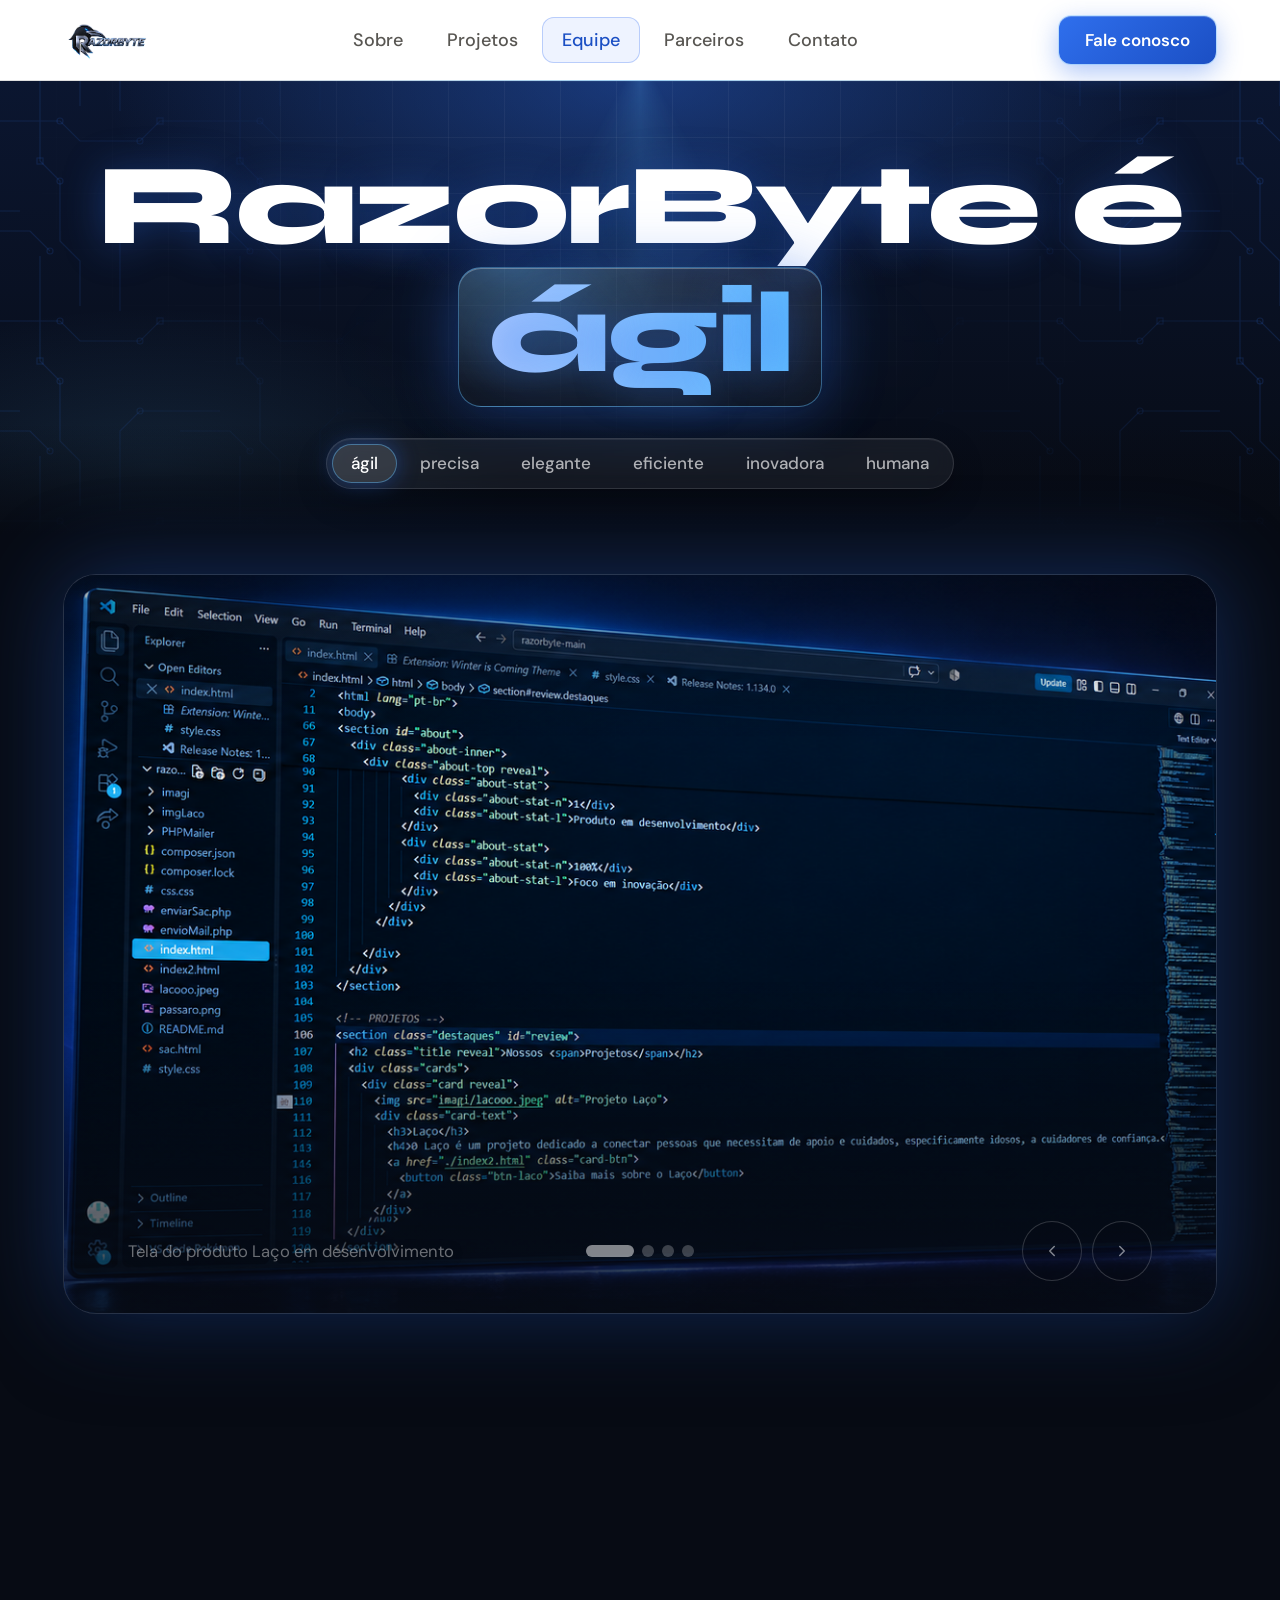
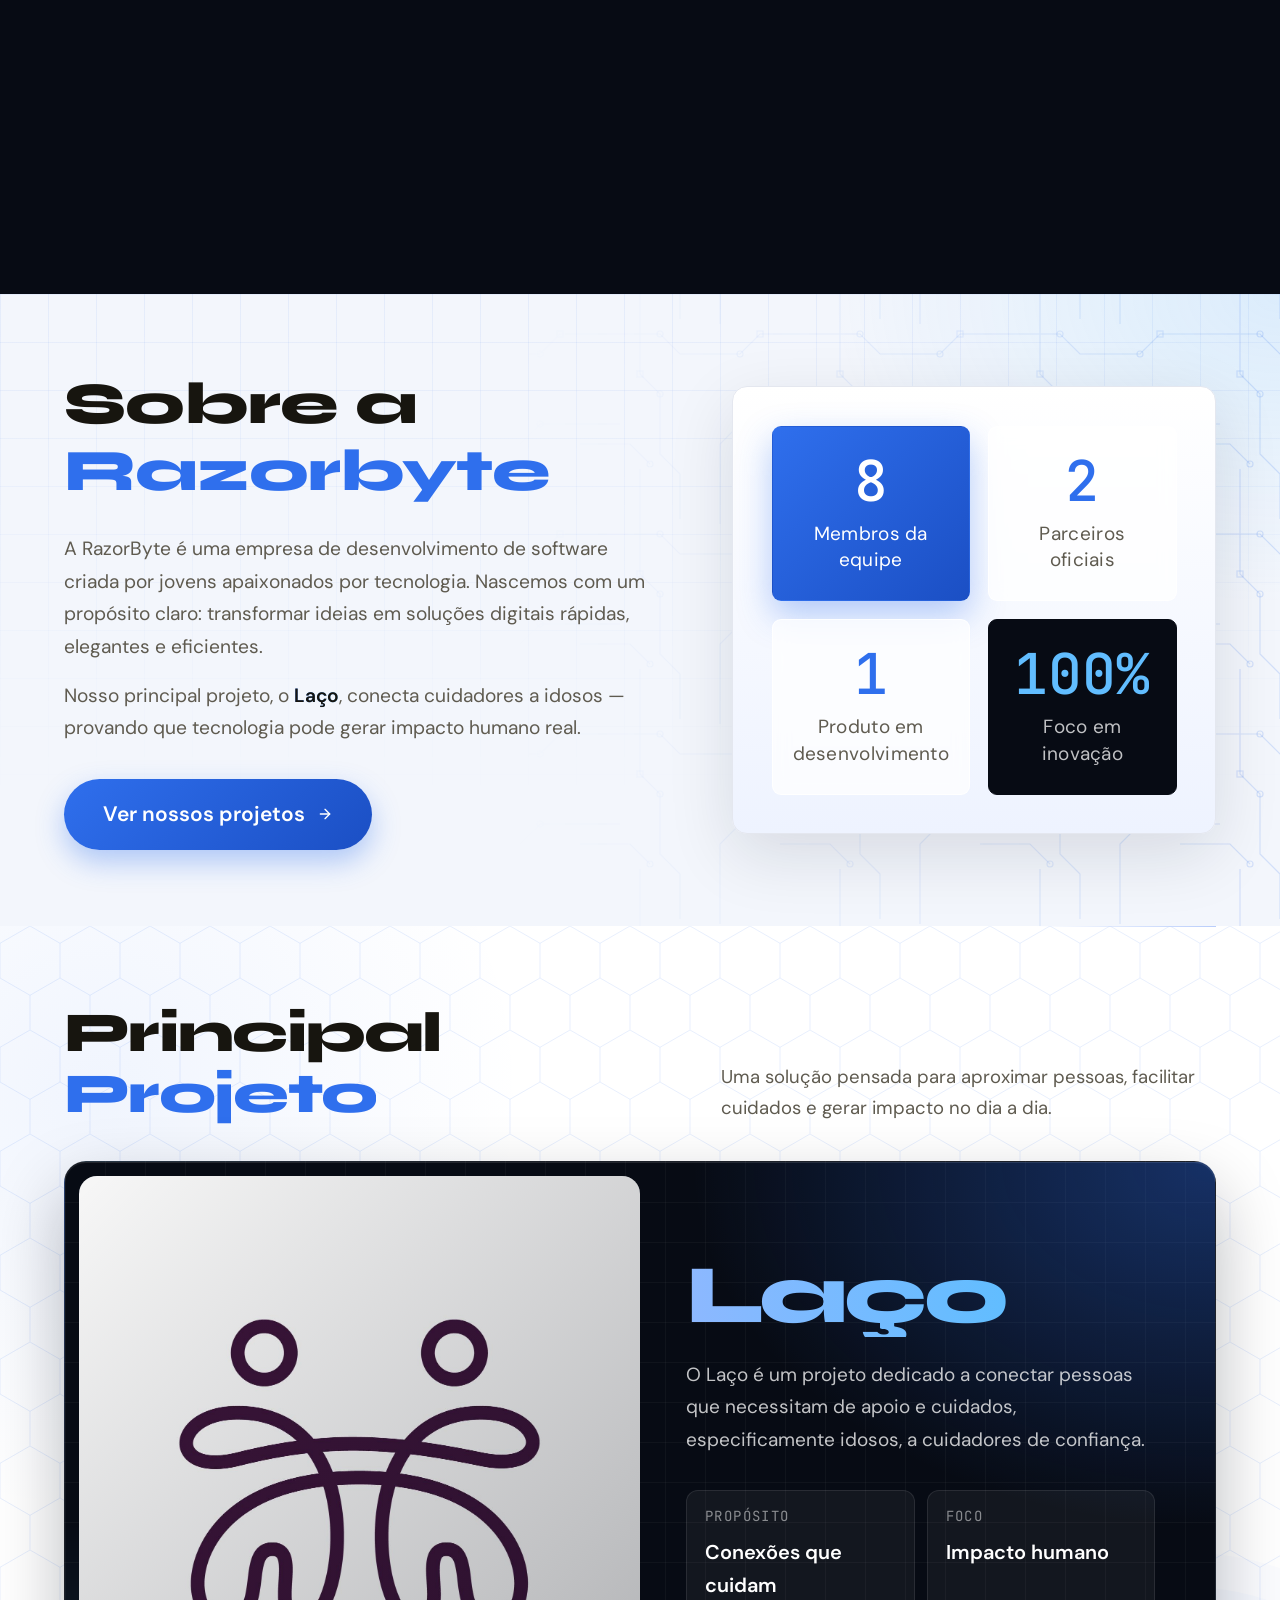
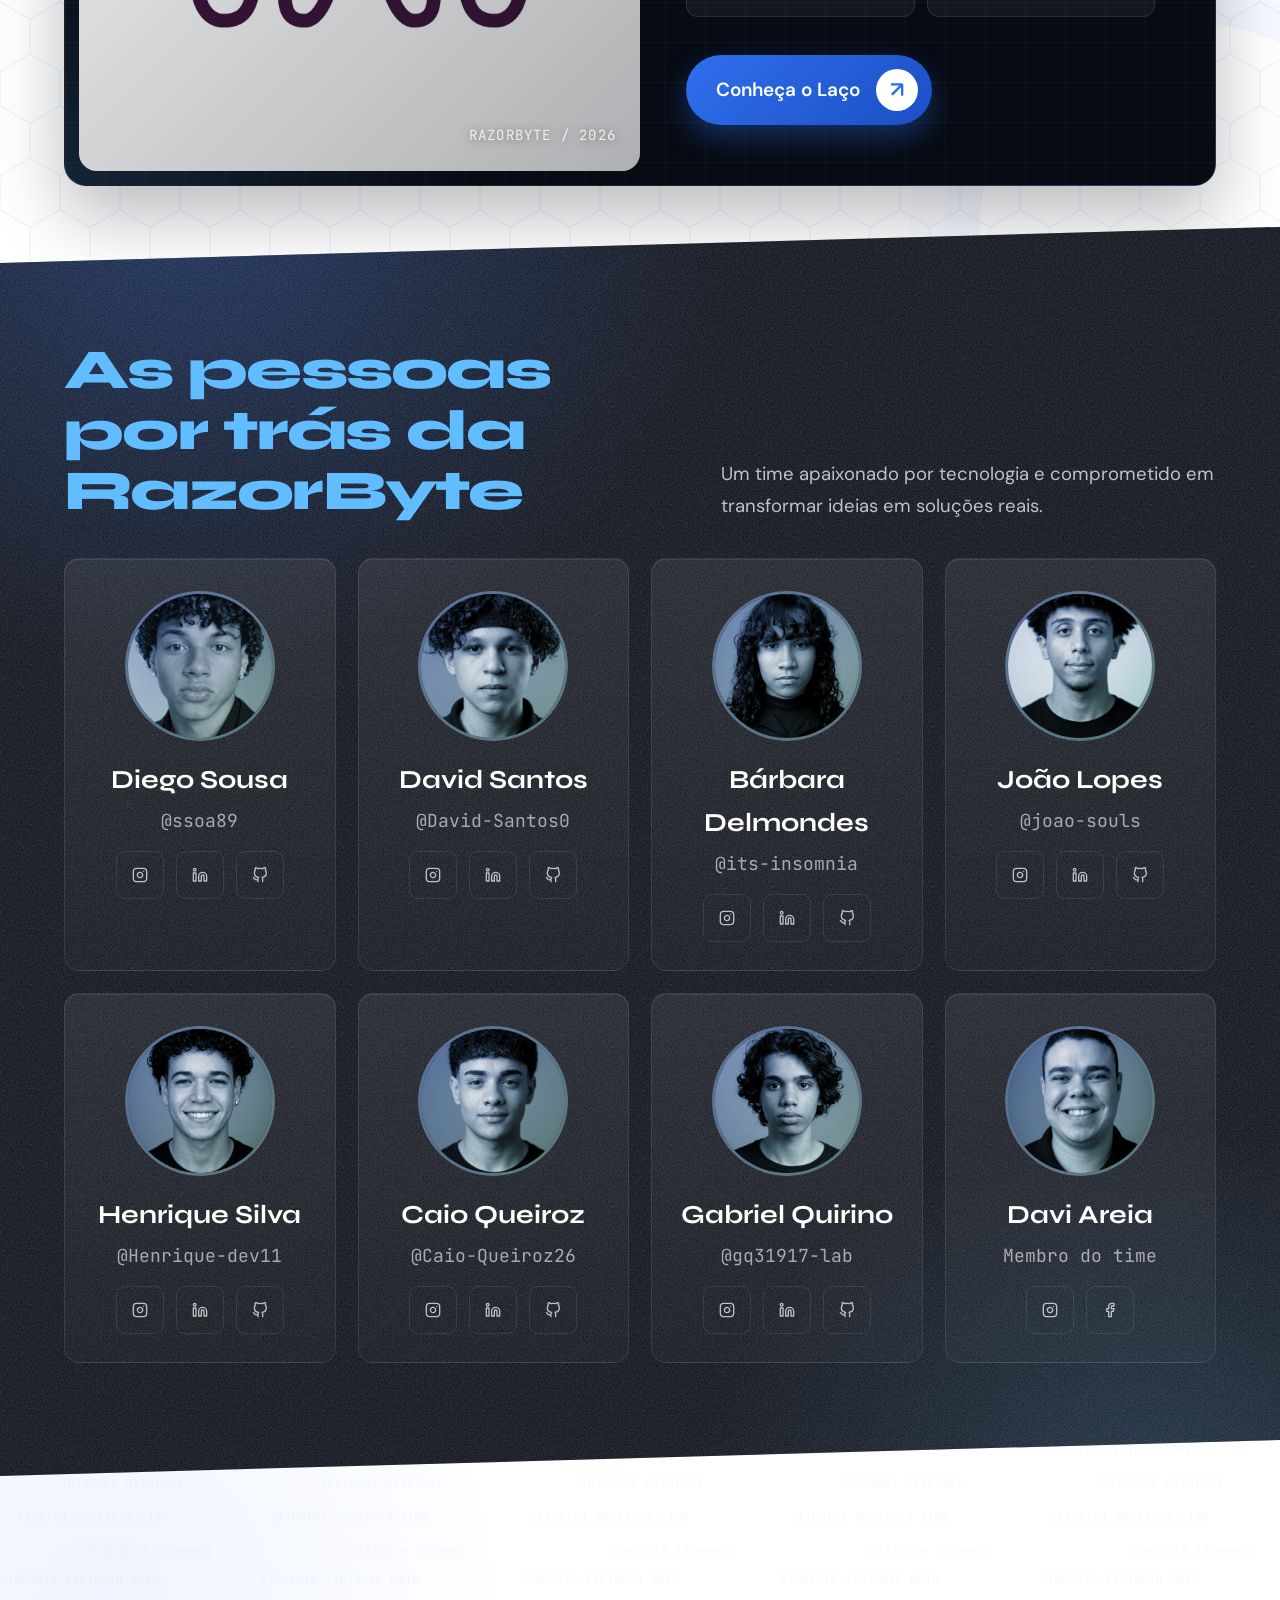
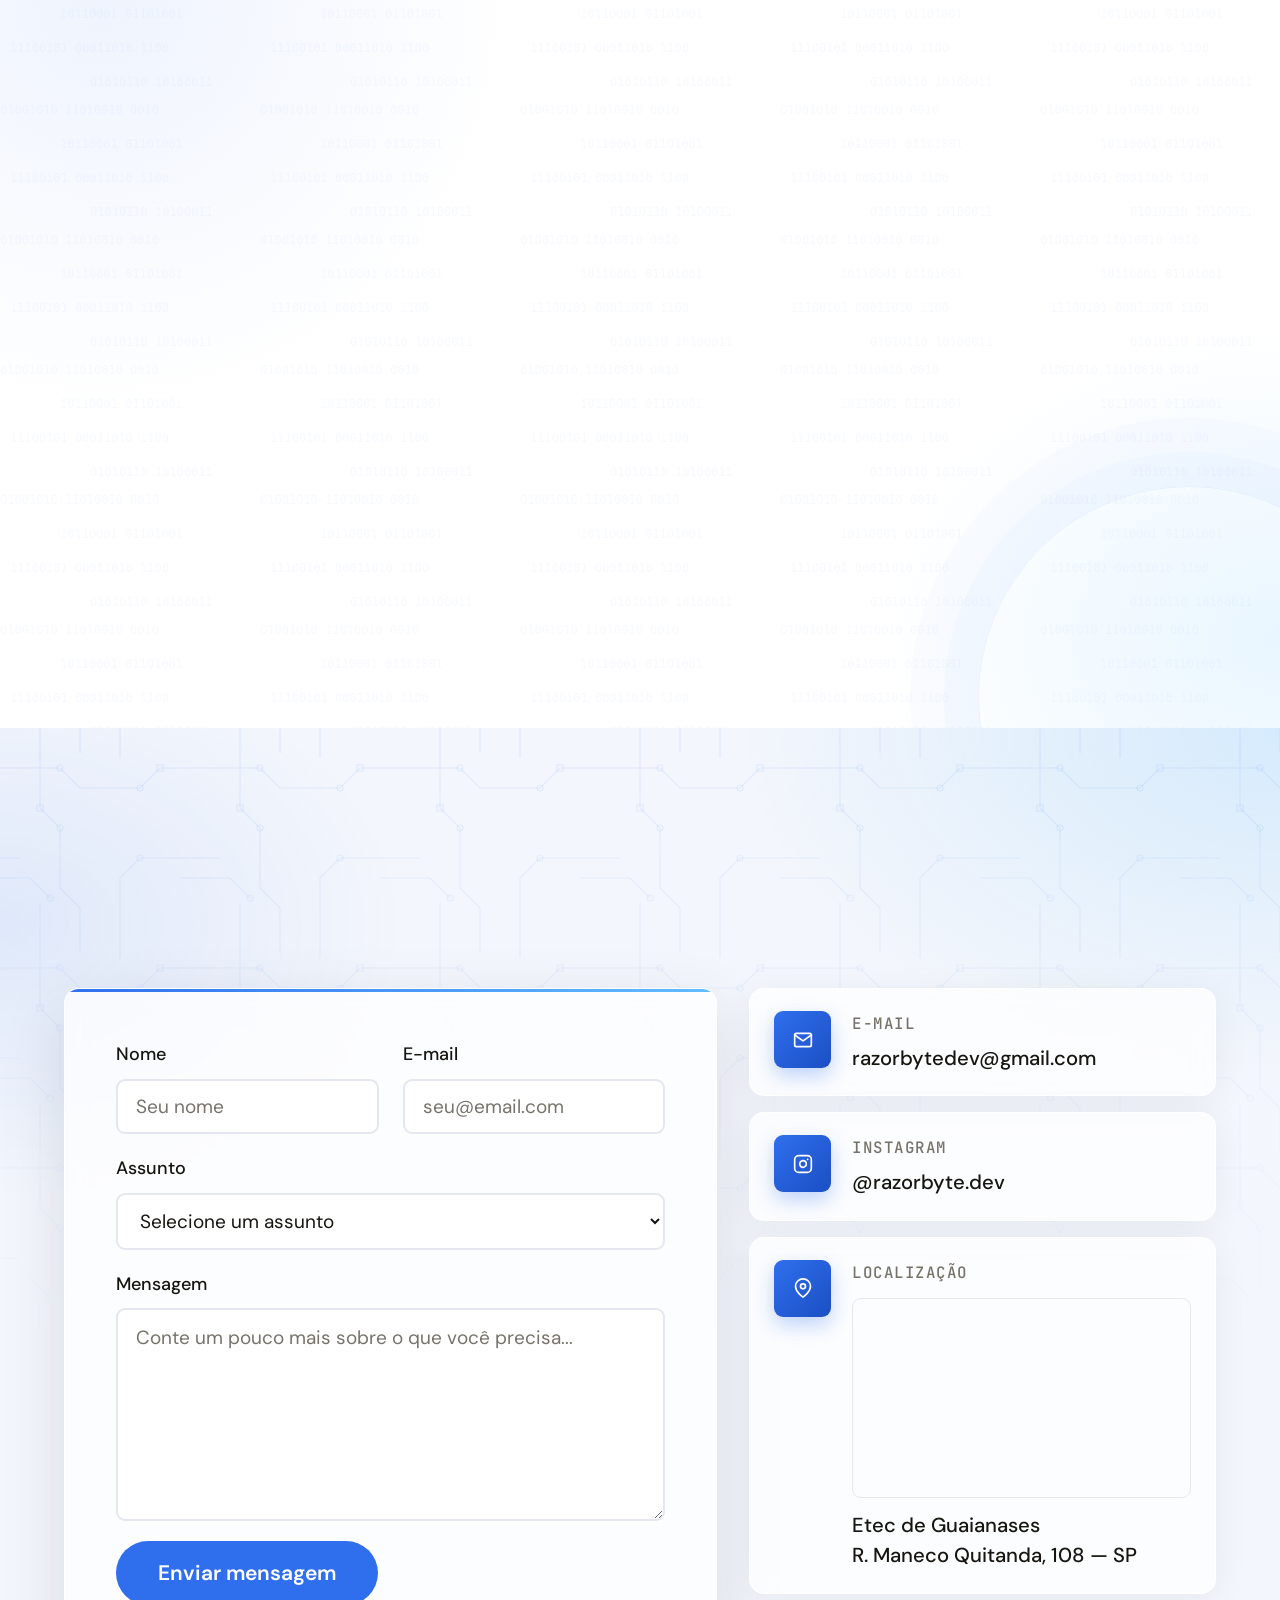
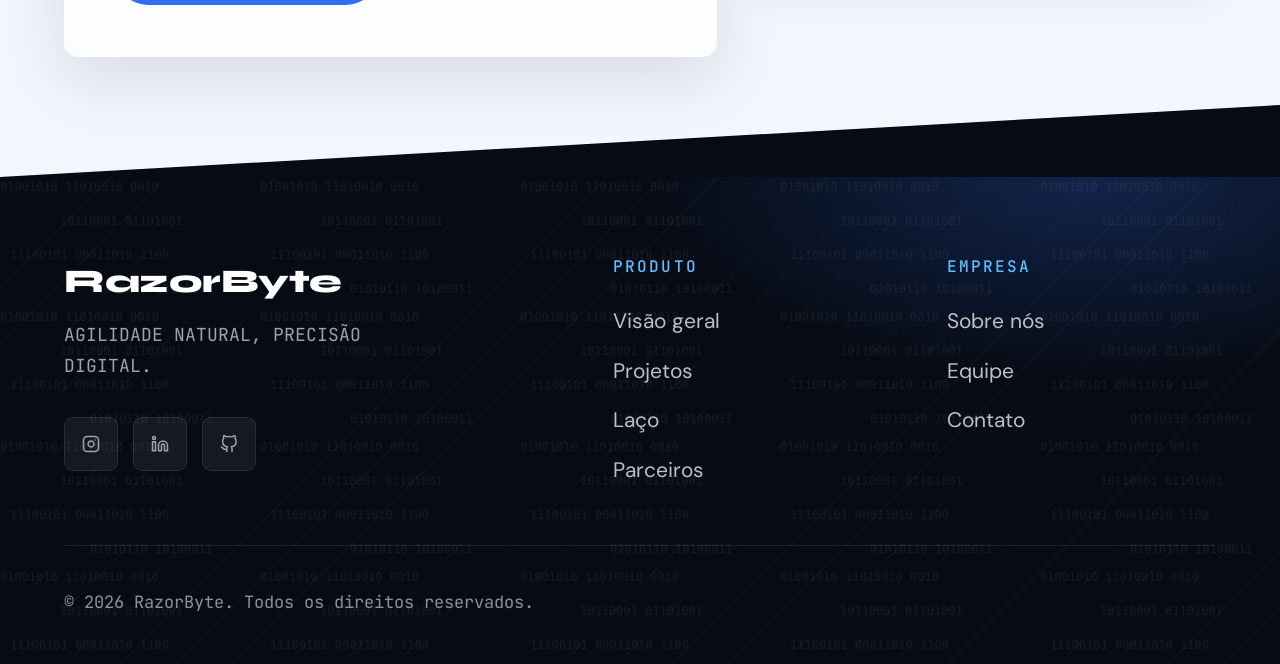
==== commit a35b29b7: "Proteger credenciais SMTP e corrigir formulários de contato - Move a senha do Gmail para config.php " ====
--- a/index.html
+++ b/index.html
@@ -429,6 +429,10 @@
             <div class="form-group">
               <label class="form-label" for="msg">Mensagem</label>
               <textarea class="form-inp form-textarea" id="msg" name="mensagem" placeholder="Conte um pouco mais sobre o que você precisa..." rows="6" required></textarea>
+            </div>
+
+            <div aria-hidden="true" style="position:absolute;left:-9999px;width:1px;height:1px;overflow:hidden">
+              <label>Não preencha <input name="website" tabindex="-1" autocomplete="off"></label>
             </div>
 
             <button class="form-btn" type="submit">Enviar mensagem</button>
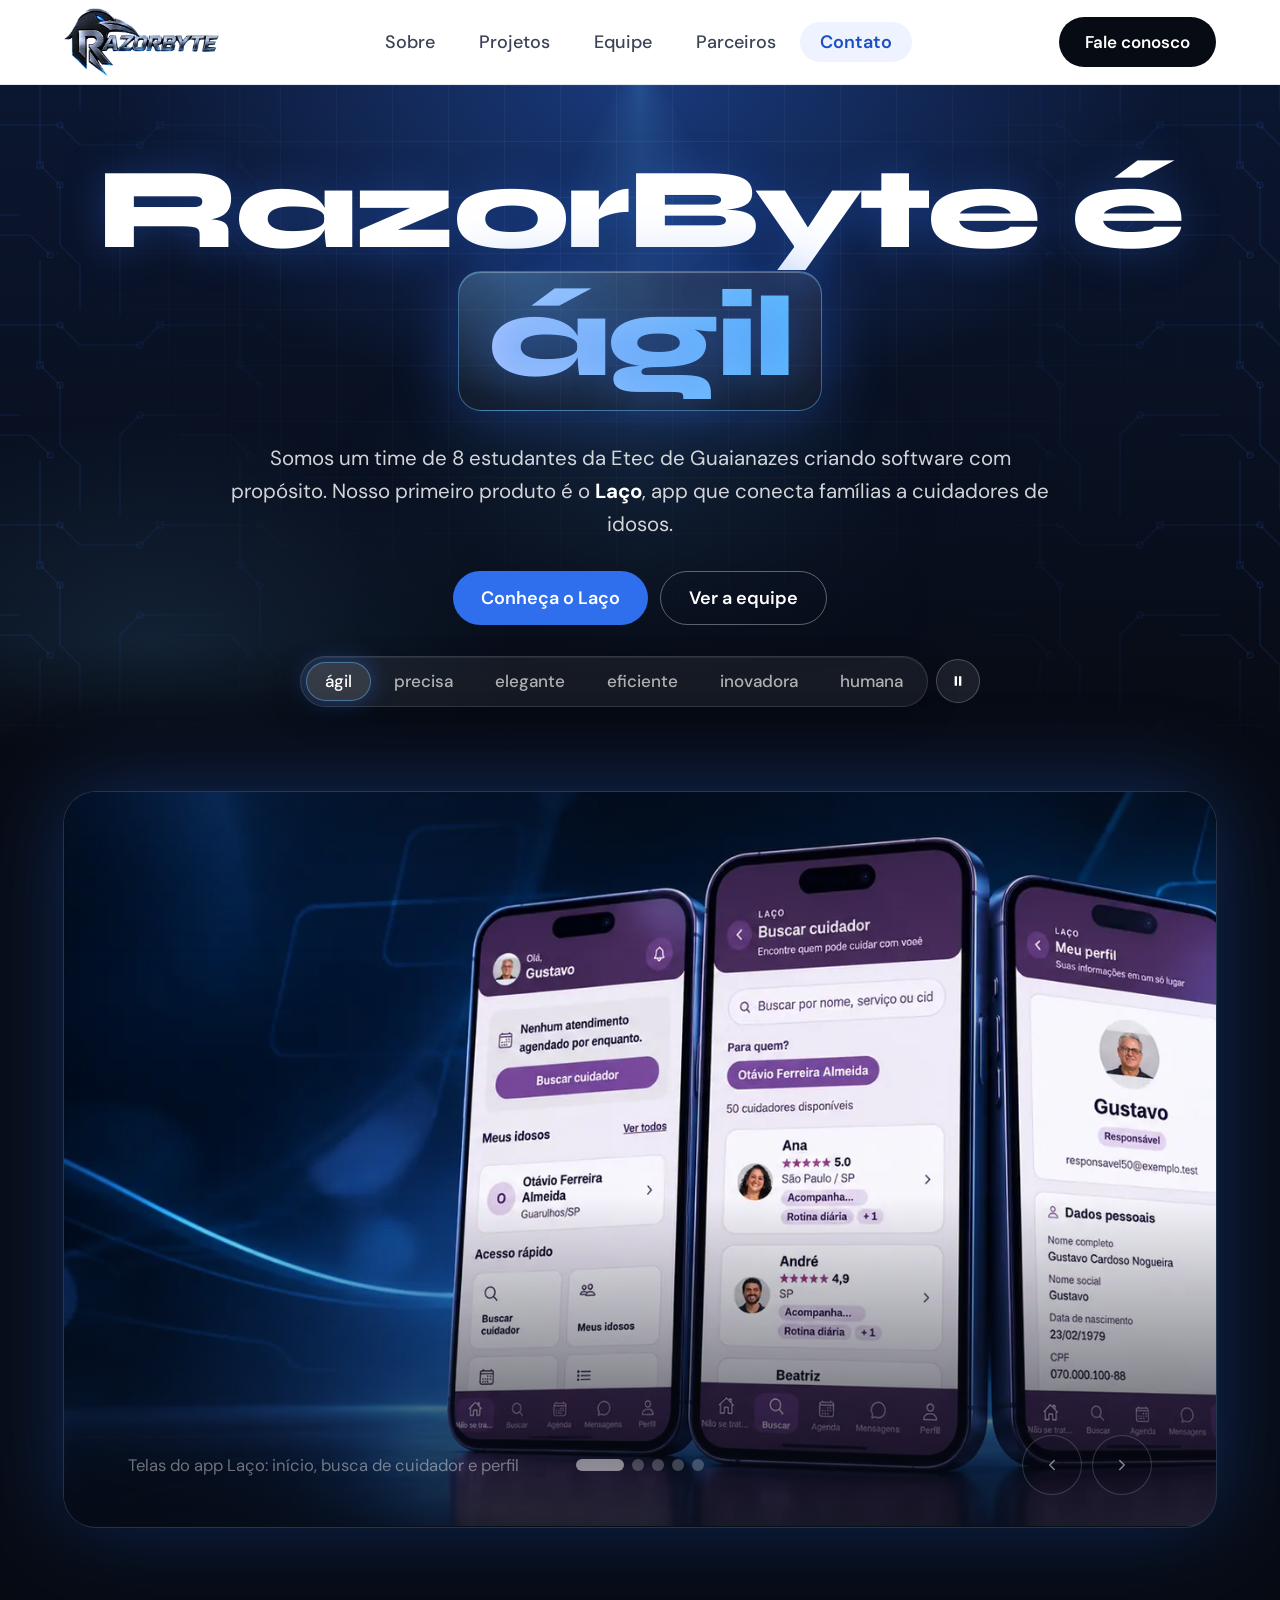
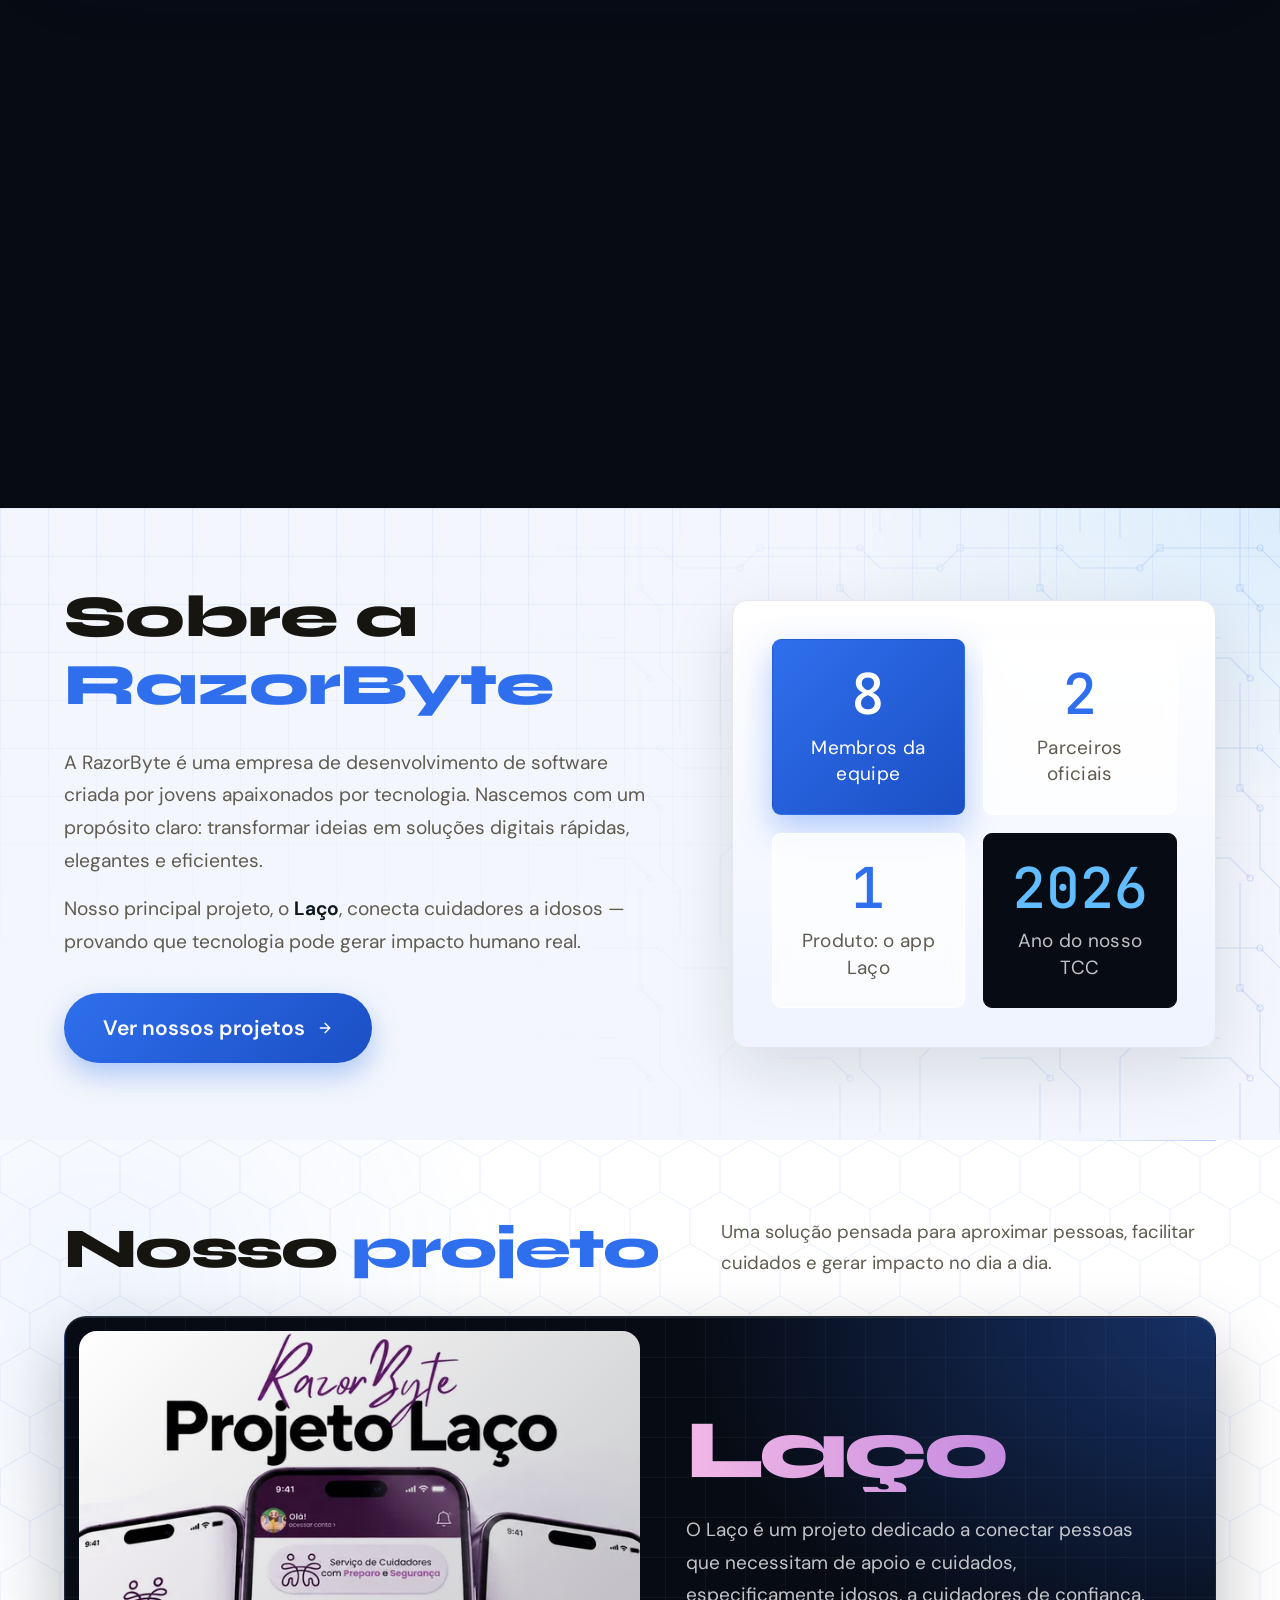
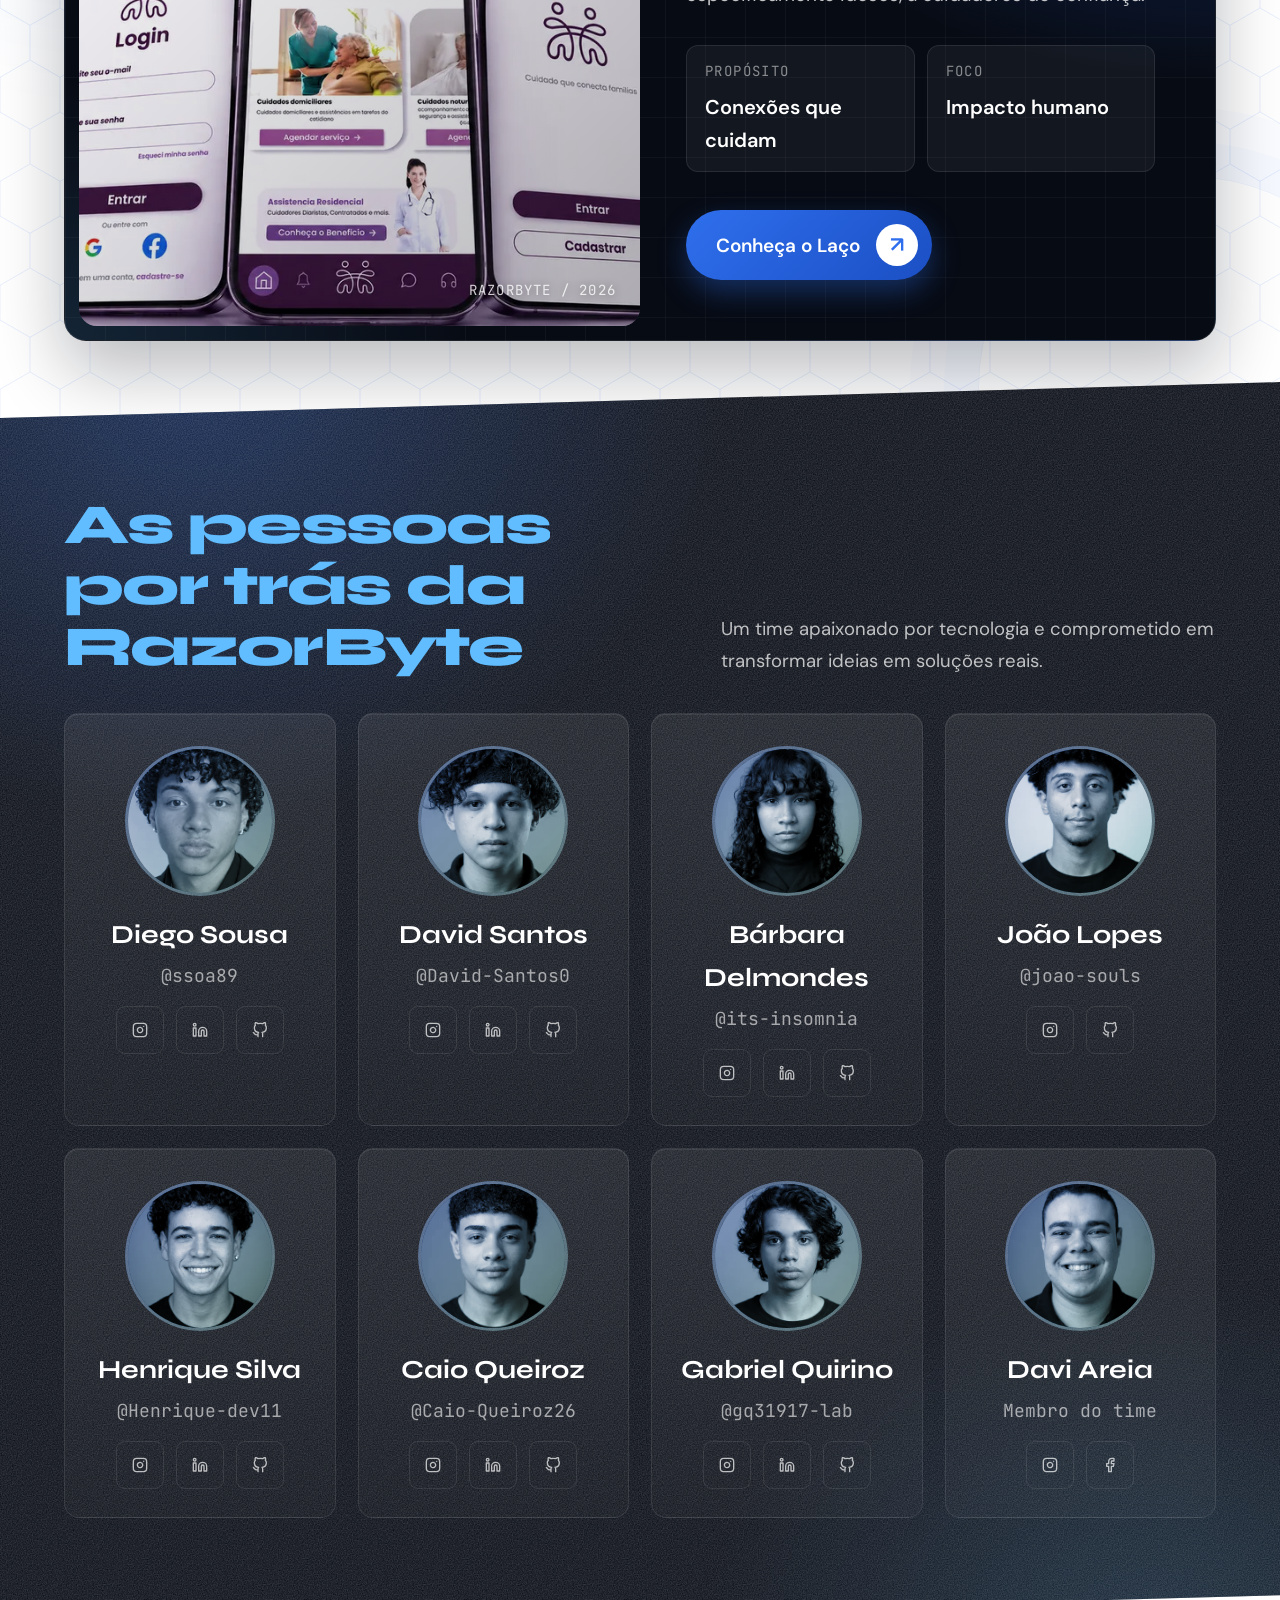
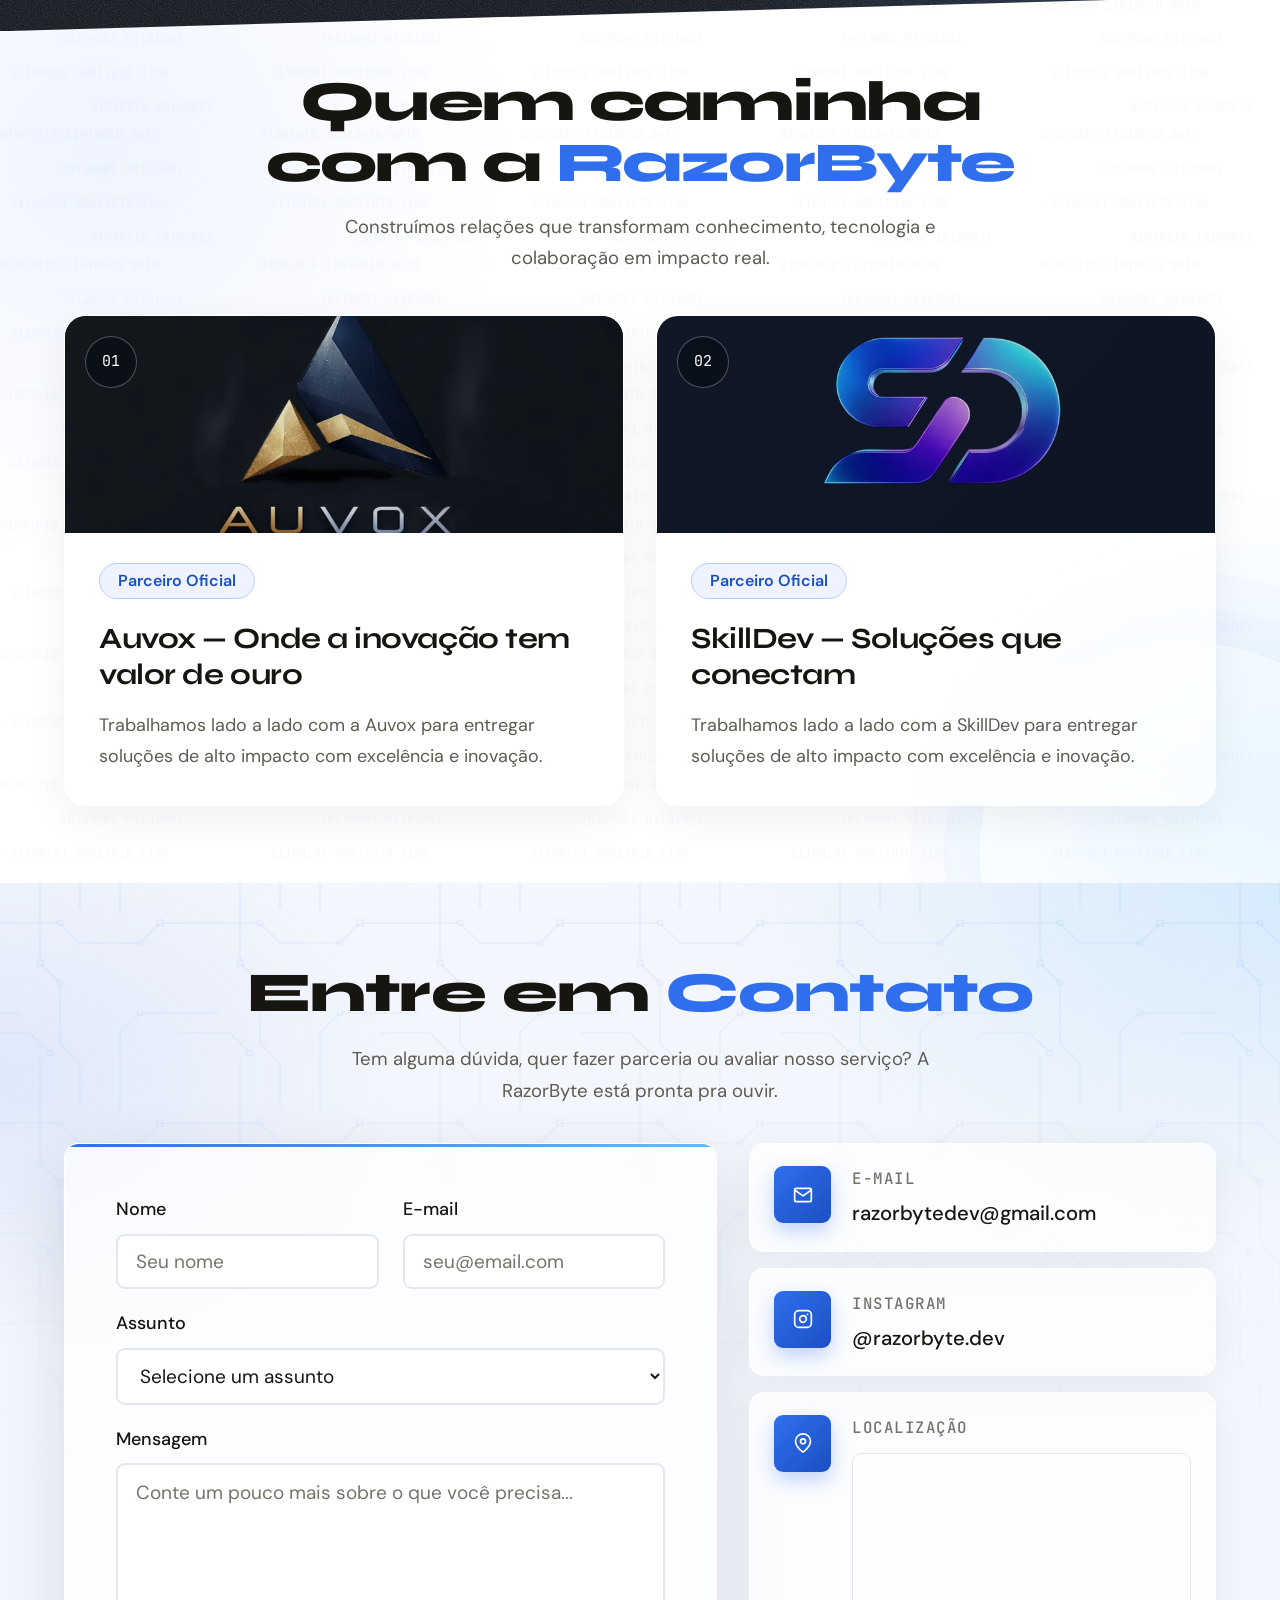
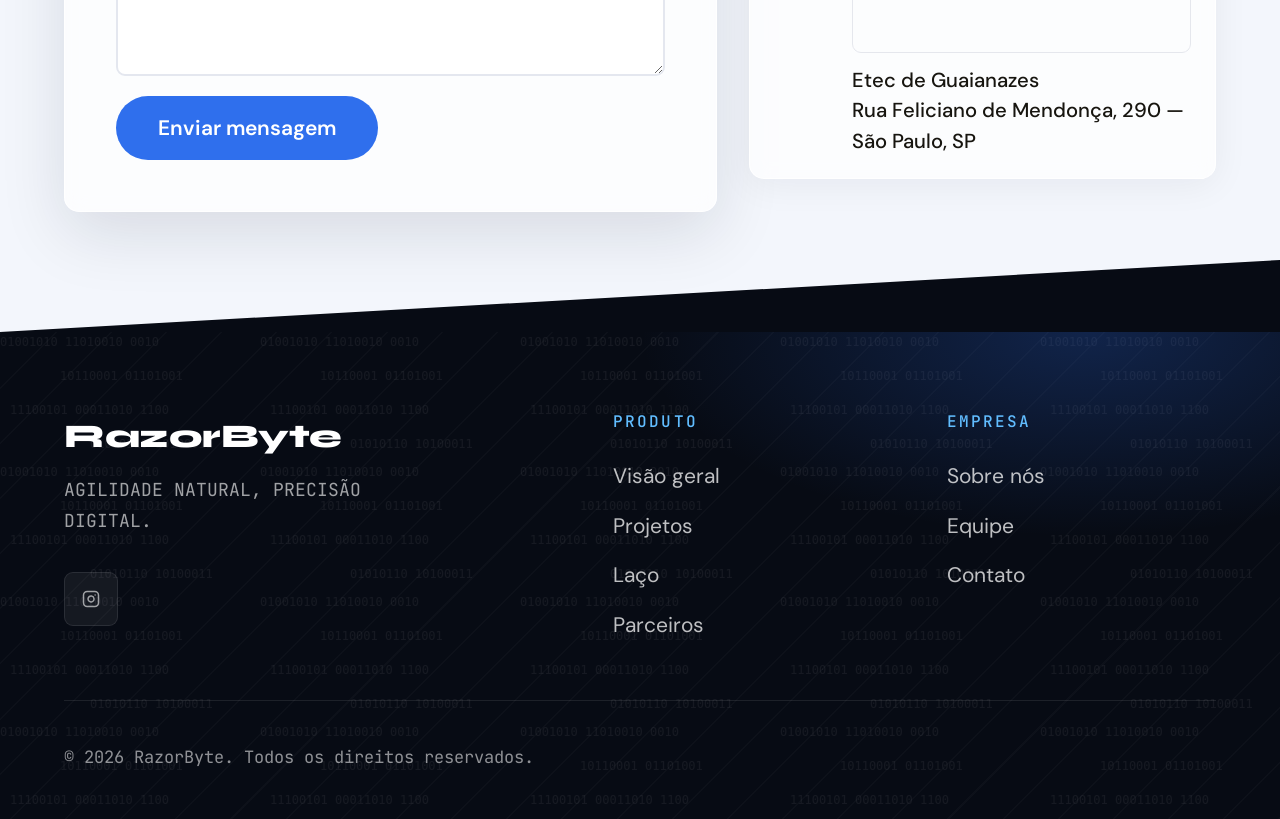
==== commit 1388290e: "Redesenhar sites, otimizar imagens e adicionar política de privacidade Laço (index2.html / style2.cs" ====
--- a/index.html
+++ b/index.html
@@ -5,19 +5,25 @@
   <meta name="viewport" content="width=device-width, initial-scale=1.0">
   <title>RazorByte | Desenvolvimento de Software</title>
   <meta name="description" content="RazorByte é uma empresa de desenvolvimento de software. Conheça o Laço, nosso produto que conecta cuidadores e idosos, e o time por trás dele.">
+  <meta name="theme-color" content="#070B14">
+  <meta property="og:title" content="RazorByte | Desenvolvimento de Software">
+  <meta property="og:description" content="Conheça o Laço, app que conecta cuidadores e idosos, e o time RazorByte.">
+  <meta property="og:type" content="website">
+  <meta property="og:image" content="imagi/laco.webp">
+  <link rel="icon" href="imagi/logo-razorbyte.webp" type="image/webp">
   <link rel="preconnect" href="https://fonts.googleapis.com">
   <link rel="preconnect" href="https://fonts.gstatic.com" crossorigin>
   <link rel="stylesheet" href="style.css">
   <link href="https://fonts.googleapis.com/css2?family=Syne:wght@400;600;700;800&family=DM+Sans:ital,wght@0,300;0,400;0,500;0,600;0,700;1,300&family=JetBrains+Mono:wght@400;500&display=swap" rel="stylesheet">
 </head>
 
-<body>
+<body id="top">
 
 <!-- NAVBAR -->
 <header class="site-header" id="siteHeader">
   <div class="site-header-inner">
-    <a href="#" class="site-logo" aria-label="RazorByte">
-      <img src="imagi/logotomia.png" alt="RazorByte">
+    <a href="#top" class="site-logo" aria-label="RazorByte — início">
+      <img src="imagi/logo-razorbyte.webp" alt="RazorByte" width="480" height="211">
     </a>
 
     <nav class="site-nav" id="menu" aria-label="Principal">
@@ -32,12 +38,12 @@
       <a class="btn-cta" href="#contato">
         Fale conosco
       </a>
-      <button class="menu-btn" id="menuBtn" type="button" aria-expanded="false" aria-controls="menu">Menu</button>
     </div>
   </div>
   <span class="scroll-progress" aria-hidden="true"></span>
 </header>
 
+<main id="conteudo">
 <!-- HERO -->
 <section class="hero-top">
   <div class="hero-top-inner">
@@ -45,7 +51,17 @@
       RazorByte é<br>
       <span class="hl" id="hl"><span class="hl-text" id="hlText">ágil</span></span>
     </h1>
-    <div class="hero-options" id="heroOptions" aria-label="Trocar adjetivo do título"></div>
+    <p class="hero-sub">Somos um time de 8 estudantes da Etec de Guaianazes criando software com propósito. Nosso primeiro produto é o <strong>Laço</strong>, app que conecta famílias a cuidadores de idosos.</p>
+    <div class="hero-ctas">
+      <a class="hero-btn hero-btn-main" href="#review">Conheça o Laço</a>
+      <a class="hero-btn hero-btn-ghost" href="#equipe">Ver a equipe</a>
+    </div>
+    <div class="hero-options-row">
+      <div class="hero-options" id="heroOptions" aria-label="Trocar adjetivo do título"></div>
+      <button class="hero-pause" id="heroPause" type="button" aria-label="Pausar troca de palavras">
+        <svg width="16" height="16" viewBox="0 0 24 24" aria-hidden="true"><path class="i-pause" d="M7 5h3.5v14H7zM13.5 5H17v14h-3.5z" fill="currentColor"/><path class="i-play" d="M8 5v14l11-7z" fill="currentColor"/></svg>
+      </button>
+    </div>
   </div>
 </section>
 
@@ -55,10 +71,11 @@
     <div class="galeria-frame">
 
       <div class="galeria-track" id="track">
-         <figure class="galeria-slide"><img src="imagi/coder.png" alt="Tela do produto Laço em desenvolvimento"></figure>
-        <figure class="galeria-slide"><img src="imagi/laco.png" alt="Time RazorByte trabalhando em uma sprint"></figure>
-        <figure class="galeria-slide"><img src="imagi/etecs.png" alt="Equipe RazorByte na Etec de Guaianases"></figure>
-        <figure class="galeria-slide"><img src="imagi/trabalhoRazor.png" alt="Reunião de planejamento da equipe RazorByte"></figure>
+        <figure class="galeria-slide"><img src="imagi/laco.webp" alt="Telas do app Laço: início, busca de cuidador e perfil" width="1600" height="900" fetchpriority="high"></figure>
+        <figure class="galeria-slide"><img src="imagi/equipe-mosaico.webp" alt="Os 8 integrantes da equipe RazorByte" width="1600" height="870" loading="lazy"></figure>
+        <figure class="galeria-slide"><img src="imagi/trabalhoRazor.webp" alt="Equipe RazorByte programando no laboratório" width="1600" height="900" loading="lazy"></figure>
+        <figure class="galeria-slide"><img src="imagi/visuLaco.webp" alt="Telas de acesso do Laço: boas-vindas, perfil e login" width="1600" height="686" loading="lazy"></figure>
+        <figure class="galeria-slide"><img src="imagi/etecs.webp" alt="Etec de Guaianazes, onde a RazorByte nasceu" width="1600" height="686" loading="lazy"></figure>
       </div>
 
       <div class="galeria-bar">
@@ -83,7 +100,7 @@
     <div class="about-inner">
       <div class="about-top reveal">
         <div class="about-text">
-          <h2 class="about-title">Sobre a<br><span>Razorbyte</span></h2>
+          <h2 class="about-title">Sobre a <br><span>RazorByte</span></h2>
           <p class="about-p">A RazorByte é uma empresa de desenvolvimento de software criada por jovens apaixonados por tecnologia. Nascemos com um propósito claro: transformar ideias em soluções digitais rápidas, elegantes e eficientes.</p>
           <p class="about-p">Nosso principal projeto, o <strong class="grad-text">Laço</strong>, conecta cuidadores a idosos — provando que tecnologia pode gerar impacto humano real.</p>
           <a class="about-cta" href="#review">
@@ -107,11 +124,11 @@
             </div>
             <div class="about-stat">
               <div class="about-stat-n">1</div>
-              <div class="about-stat-l">Produto em desenvolvimento</div>
+              <div class="about-stat-l">Produto: o app Laço</div>
             </div>
             <div class="about-stat">
-              <div class="about-stat-n">100%</div>
-              <div class="about-stat-l">Foco em inovação</div>
+              <div class="about-stat-n" data-fixo>2026</div>
+              <div class="about-stat-l">Ano do nosso TCC</div>
             </div>
           </div>
         </div>
@@ -123,7 +140,7 @@
   <section class="destaques projects-section" id="review">
     <div class="projects-inner">
       <div class="projects-heading reveal">
-        <h2 class="title">Principal <span>Projeto</span></h2>
+        <h2 class="title">Nosso <span>projeto</span></h2>
         <p class="projects-sub">
           Uma solução pensada para aproximar pessoas, facilitar cuidados e gerar impacto no dia a dia.
         </p>
@@ -131,7 +148,7 @@
 
       <article class="project-feature reveal">
         <div class="project-feature-media">
-          <img src="imagi/lacooo.jpeg" alt="Projeto Laço">
+          <img src="imagi/lacoAnu.webp" alt="Telas do app Laço: login, serviços de cuidadores e boas-vindas" width="1200" height="675" loading="lazy">
           <span class="project-media-caption">RAZORBYTE / 2026</span>
         </div>
 
@@ -176,7 +193,7 @@
       <!-- MEMBRO 1 -->
       <div class="member-card reveal">
         <div class="member-photo-wrap">
-          <img class="member-photo" src="imagi/DIEGO.png" alt="Diego Sousa">
+          <img class="member-photo" src="imagi/DIEGO.webp" width="320" height="497" loading="lazy" alt="Diego Sousa">
         </div>
         <div class="member-name">Diego Sousa</div>
         <div class="member-role">@ssoa89</div>
@@ -196,7 +213,7 @@
       <!-- MEMBRO 2 -->
       <div class="member-card reveal">
         <div class="member-photo-wrap">
-          <img class="member-photo" src="imagi/DavidP.png" alt="David Santos">
+          <img class="member-photo" src="imagi/DavidP.webp" width="320" height="713" loading="lazy" alt="David Santos">
         </div>
         <div class="member-name">David Santos</div>
         <div class="member-role">@David-Santos0</div>
@@ -216,7 +233,7 @@
       <!-- MEMBRO 3 -->
       <div class="member-card reveal">
         <div class="member-photo-wrap">
-          <img class="member-photo" src="imagi/Arthur.png" alt="Bárbara Delmondes">
+          <img class="member-photo" src="imagi/Arthur.webp" width="320" height="345" loading="lazy" alt="Bárbara Delmondes">
         </div>
         <div class="member-name">Bárbara Delmondes</div>
         <div class="member-role">@its-insomnia</div>
@@ -236,7 +253,7 @@
       <!-- MEMBRO 4 -->
       <div class="member-card reveal">
         <div class="member-photo-wrap">
-          <img class="member-photo" src="imagi/joao.png" alt="João Lopes">
+          <img class="member-photo" src="imagi/joao.webp" width="320" height="569" loading="lazy" alt="João Lopes">
         </div>
         <div class="member-name">João Lopes</div>
         <div class="member-role">@joao-souls</div>
@@ -244,9 +261,6 @@
           <a class="member-soc" href="https://www.instagram.com/jv_l0p3s/" aria-label="Instagram" target="_blank" rel="noopener">
             <svg width="16" height="16" viewBox="0 0 24 24" fill="none" stroke="currentColor" stroke-width="2" stroke-linecap="round" stroke-linejoin="round" aria-hidden="true"><rect x="2" y="2" width="20" height="20" rx="5" ry="5"/><path d="M16 11.37A4 4 0 1 1 12.63 8 4 4 0 0 1 16 11.37z"/><line x1="17.5" y1="6.5" x2="17.51" y2="6.5"/></svg>
           </a>
-          <a class="member-soc" href="#" aria-label="LinkedIn" target="_blank" rel="noopener">
-            <svg width="16" height="16" viewBox="0 0 24 24" fill="none" stroke="currentColor" stroke-width="2" stroke-linecap="round" stroke-linejoin="round" aria-hidden="true"><path d="M16 8a6 6 0 0 1 6 6v7h-4v-7a2 2 0 0 0-2-2 2 2 0 0 0-2 2v7h-4v-7a6 6 0 0 1 6-6z"/><rect x="2" y="9" width="4" height="12"/><circle cx="4" cy="4" r="2"/></svg>
-          </a>
           <a class="member-soc" href="https://github.com/joao-souls" aria-label="GitHub" target="_blank" rel="noopener">
             <svg width="16" height="16" viewBox="0 0 24 24" fill="none" stroke="currentColor" stroke-width="2" stroke-linecap="round" stroke-linejoin="round" aria-hidden="true"><path d="M9 19c-5 1.5-5-2.5-7-3m14 6v-3.87a3.37 3.37 0 0 0-.94-2.61c3.14-.35 6.44-1.54 6.44-7A5.44 5.44 0 0 0 20 4.77 5.07 5.07 0 0 0 19.91 1S18.73.65 16 2.48a13.38 13.38 0 0 0-7 0C6.27.65 5.09 1 5.09 1A5.07 5.07 0 0 0 5 4.77a5.44 5.44 0 0 0-1.5 3.78c0 5.42 3.3 6.61 6.44 7A3.37 3.37 0 0 0 9 18.13V22"/></svg>
           </a>
@@ -259,7 +273,7 @@
       <!-- MEMBRO 5 -->
       <div class="member-card reveal">
         <div class="member-photo-wrap">
-          <img class="member-photo" src="imagi/Henrique.png" alt="Henrique Silva">
+          <img class="member-photo" src="imagi/Henrique.webp" width="320" height="427" loading="lazy" alt="Henrique Silva">
         </div>
         <div class="member-name">Henrique Silva</div>
         <div class="member-role">@Henrique-dev11</div>
@@ -279,7 +293,7 @@
       <!-- MEMBRO 6 -->
       <div class="member-card reveal">
         <div class="member-photo-wrap">
-          <img class="member-photo" src="imagi/caio.png" alt="Caio Queiroz">
+          <img class="member-photo" src="imagi/caio.webp" width="320" height="569" loading="lazy" alt="Caio Queiroz">
         </div>
         <div class="member-name">Caio Queiroz</div>
         <div class="member-role">@Caio-Queiroz26</div>
@@ -299,7 +313,7 @@
       <!-- MEMBRO 7 -->
       <div class="member-card reveal">
         <div class="member-photo-wrap">
-          <img class="member-photo" src="imagi/Gabriel.png" alt="Gabriel Quirino">
+          <img class="member-photo" src="imagi/Gabriel.webp" width="320" height="427" loading="lazy" alt="Gabriel Quirino">
         </div>
         <div class="member-name">Gabriel Quirino</div>
         <div class="member-role">@gq31917-lab</div>
@@ -319,7 +333,7 @@
       <!-- MEMBRO 8 -->
       <div class="member-card reveal">
         <div class="member-photo-wrap">
-          <img class="member-photo" src="imagi/Davi.png" alt="Davi Areia">
+          <img class="member-photo" src="imagi/Davi.webp" width="320" height="427" loading="lazy" alt="Davi Areia">
         </div>
         <div class="member-name">Davi Areia</div>
         <div class="member-role">Membro do time</div>
@@ -350,13 +364,13 @@
         <!-- PARCEIRO 1 -->
         <article class="partner-card reveal">
           <div class="partner-card-media">
-            <img src="imagi/auvotis.jpeg" alt="Auvox">
+            <img src="imagi/auvox.webp" alt="Logo da Auvox" width="900" height="900" loading="lazy">
             <span class="partner-index">01</span>
           </div>
 
           <div class="partner-card-body">
             <span class="badge">Parceiro Oficial</span>
-            <h3>Auvox — Onde a inovação tem valor de Ouro</h3>
+            <h3>Auvox — Onde a inovação tem valor de ouro</h3>
             <p>
               Trabalhamos lado a lado com a Auvox para entregar soluções de alto impacto com excelência e inovação.
             </p>
@@ -366,7 +380,7 @@
         <!-- PARCEIRO 2 -->
         <article class="partner-card reveal">
           <div class="partner-card-media">
-            <img src="imagi/SkillDev.png" alt="SkillDev">
+            <img src="imagi/skilldev.webp" alt="Logo da SkillDev" width="900" height="490" loading="lazy">
             <span class="partner-index">02</span>
           </div>
 
@@ -467,14 +481,16 @@
             </div>
             <div>
               <div class="info-label">Localização</div>
-              <iframe class="footer-map" src="https://www.google.com/maps/embed?pb=!1m18!1m12!1m3!1d3658.0!2d-46.3980!3d-23.5270!2m3!1f0!2f0!3f0!3m2!1i1024!2i768!4f13.1!3m3!1m2!1s0x94ce6552b4a0e5b1%3A0x1!2sEtec+de+Guaianases!5e0!3m2!1spt-BR!2sbr!4v1700000000000" allowfullscreen="" loading="lazy" referrerpolicy="no-referrer-when-downgrade" title="Localização RazorByte — São Paulo, SP" height="182" width="100%"></iframe>
-              <div class="info-val">Etec de Guaianases<br>R. Maneco Quitanda, 108 — SP</div>
+              <iframe class="footer-map" src="https://www.google.com/maps?q=Rua+Feliciano+de+Mendon%C3%A7a+290+Guaianazes+S%C3%A3o+Paulo&output=embed" allowfullscreen="" loading="lazy" referrerpolicy="no-referrer-when-downgrade" title="Localização RazorByte — São Paulo, SP" height="182" width="100%"></iframe>
+              <div class="info-val">Etec de Guaianazes<br>Rua Feliciano de Mendonça, 290 — São Paulo, SP</div>
             </div>
           </div>
         </div>
       </div>
     </div>
   </section>
+
+  </main>
 
   <div class="cut cut-to-ink">
     <svg viewBox="0 0 100 4" preserveAspectRatio="none">
@@ -483,7 +499,7 @@
   </div>
 
   <!-- FOOTER -->
-  <footer id="login">
+  <footer id="rodape">
     <div class="footer-inner">
       <div class="footer-top">
         <div class="footer-brand">
@@ -494,19 +510,13 @@
             <a class="footer-social-btn" href="https://www.instagram.com/razorbyte.dev/" target="_blank" rel="noopener" aria-label="Instagram">
               <svg width="18" height="18" viewBox="0 0 24 24" fill="none" stroke="currentColor" stroke-width="2" stroke-linecap="round" stroke-linejoin="round" aria-hidden="true"><rect x="2" y="2" width="20" height="20" rx="5" ry="5"/><path d="M16 11.37A4 4 0 1 1 12.63 8 4 4 0 0 1 16 11.37z"/><line x1="17.5" y1="6.5" x2="17.51" y2="6.5"/></svg>
             </a>
-            <a class="footer-social-btn" href="#" aria-label="LinkedIn">
-              <svg width="18" height="18" viewBox="0 0 24 24" fill="none" stroke="currentColor" stroke-width="2" stroke-linecap="round" stroke-linejoin="round" aria-hidden="true"><path d="M16 8a6 6 0 0 1 6 6v7h-4v-7a2 2 0 0 0-2-2 2 2 0 0 0-2 2v7h-4v-7a6 6 0 0 1 6-6z"/><rect x="2" y="9" width="4" height="12"/><circle cx="4" cy="4" r="2"/></svg>
-            </a>
-            <a class="footer-social-btn" href="#" aria-label="GitHub">
-              <svg width="18" height="18" viewBox="0 0 24 24" fill="none" stroke="currentColor" stroke-width="2" stroke-linecap="round" stroke-linejoin="round" aria-hidden="true"><path d="M9 19c-5 1.5-5-2.5-7-3m14 6v-3.87a3.37 3.37 0 0 0-.94-2.61c3.14-.35 6.44-1.54 6.44-7A5.44 5.44 0 0 0 20 4.77 5.07 5.07 0 0 0 19.91 1S18.73.65 16 2.48a13.38 13.38 0 0 0-7 0C6.27.65 5.09 1 5.09 1A5.07 5.07 0 0 0 5 4.77a5.44 5.44 0 0 0-1.5 3.78c0 5.42 3.3 6.61 6.44 7A3.37 3.37 0 0 0 9 18.13V22"/></svg>
-            </a>
           </div>
         </div>
 
         <div class="footer-col">
           <div class="footer-col-title">Produto</div>
           <ul>
-            <li><a href="#">Visão geral</a></li>
+            <li><a href="#galeria">Visão geral</a></li>
             <li><a href="#review">Projetos</a></li>
             <li><a href="./index2.html">Laço</a></li>
             <li><a href="#address">Parceiros</a></li>
@@ -533,27 +543,8 @@
   <script>
   document.addEventListener('DOMContentLoaded', function() {
 
-  // ── MENU + HEADER ──
-var menuBtn = document.getElementById("menuBtn");
+  // ── MENU ── (no celular os links ficam numa fileira rolável; não há menu suspenso)
 var menu = document.getElementById("menu");
-
-function fecharMenu() {
-  menu.classList.remove("open");
-  menuBtn.textContent = "Menu";
-  menuBtn.setAttribute("aria-expanded", "false");
-}
-
-menuBtn.addEventListener("click", function() {
-  var aberto = menu.classList.toggle("open");
-  menuBtn.textContent = aberto ? "Fechar" : "Menu";
-  menuBtn.setAttribute("aria-expanded", aberto);
-});
-menu.querySelectorAll("a").forEach(function(a) {
-  a.addEventListener("click", fecharMenu);
-});
-window.addEventListener("resize", function() {
-  if (window.innerWidth > 1000) fecharMenu();
-});
 
 // link ativo conforme a seção visível
 if ("IntersectionObserver" in window) {
@@ -584,7 +575,6 @@
       var frame = document.querySelector(".galeria-frame");
       var atual = 0;
       var timer = null;
-      var reduzMovimento = window.matchMedia("(prefers-reduced-motion: reduce)").matches;
 
       for (var i = 0; i < total; i++) {
         var dot = document.createElement("button");
@@ -613,8 +603,8 @@
 
       function parar() { clearInterval(timer); }
 
+      // troca automática sempre ativa; com "reduzir movimento" o CSS só tira a animação
       function iniciar() {
-        if (reduzMovimento) return;
         parar();
         timer = setInterval(function() { irPara(atual + 1); }, 6000);
       }
@@ -794,6 +784,7 @@
         entries.forEach(function(entry) {
           if (!entry.isIntersecting) return;
           var el = entry.target;
+          if (el.hasAttribute("data-fixo")) { statObserver.unobserve(el); return; }
           var raw = el.textContent.trim();
           var match = raw.match(/^(\d+)(.*)$/);
           if (!match) { statObserver.unobserve(el); return; }
@@ -896,6 +887,12 @@
         for (var k = 0; k < opts.length; k++) {
           opts[k].classList.toggle("active", k === atual);
         }
+        // com "reduzir movimento": troca a palavra na hora, sem animação de saída
+        if (reduz) {
+          hlText.textContent = words[atual];
+          ajustar();
+          return;
+        }
         hlText.classList.add("out");
         setTimeout(function() {
           hlText.textContent = words[atual];
@@ -905,11 +902,21 @@
       }
 
       function parar() { clearInterval(timer); }
+      // troca automática sempre ativa (antes ficava parada com "reduzir movimento" ligado no sistema);
+      // o botão de pausa deixa a pessoa parar de vez (acessibilidade, WCAG 2.2.2)
+      var pausado = false;
+      var btnPausa = document.getElementById("heroPause");
       function iniciar() {
-        if (reduz) return;
         parar();
+        if (pausado) return;
         timer = setInterval(function() { ir((atual + 1) % words.length); }, 3200);
       }
+      if (btnPausa) btnPausa.addEventListener("click", function() {
+        pausado = !pausado;
+        btnPausa.classList.toggle("paused", pausado);
+        btnPausa.setAttribute("aria-label", pausado ? "Retomar troca de palavras" : "Pausar troca de palavras");
+        iniciar();
+      });
 
       box.addEventListener("mouseenter", parar);
       box.addEventListener("mouseleave", iniciar);
--- a/style.css
+++ b/style.css
@@ -2044,4 +2044,140 @@
 .project-feature-content::before{ display: none; }
 
 @media (max-width: 700px){ .hero-options{ border-radius: 22px; } }
-#contato::before{ opacity: 0.6; }+#contato::before{ opacity: 0.6; }
+
+/* ═══════════════════════════════════════════
+   NAVBAR — no estilo do site Laço: vidro claro, links em pílula,
+   logo grande. (sobrepõe as regras anteriores do cabeçalho)
+   ═══════════════════════════════════════════ */
+:root{ --header-h: 84px; }
+
+.site-header{
+  background: rgba(255,255,255,0.9);
+  -webkit-backdrop-filter: saturate(1.4) blur(12px);
+          backdrop-filter: saturate(1.4) blur(12px);
+  border-bottom: 1px solid var(--borda);
+}
+.site-header::after{ display: none; }
+.site-header.scrolled{ box-shadow: 0 8px 24px -12px rgba(15,23,42,0.18); }
+.site-header-inner{ gap: 24px; }
+
+/* logo já vem recortado (imagi/logo-razorbyte.webp) */
+.site-logo{ display: flex; align-items: center; height: 100%; }
+.site-logo img{ height: 68px; width: auto; max-width: none; }
+
+/* links em pílula, como no Laço */
+.site-nav{ gap: 4px; }
+.site-nav a{
+  font-size: 18px;
+  font-weight: 500;
+  color: #3B4357;
+  padding: 11px 20px;
+  border-radius: 99px;
+  transition: background var(--trans), color var(--trans);
+}
+.site-nav a:hover{
+  color: var(--azul-dark);
+  background: var(--azul-light);
+}
+.site-nav a.active{
+  color: var(--azul-dark);
+  font-weight: 600;
+  background: var(--azul-light);
+  box-shadow: none;
+}
+
+/* botão principal em pílula escura */
+.btn-cta{
+  height: 50px;
+  padding: 0 26px;
+  font-size: 17px;
+  font-weight: 600;
+  border-radius: 99px;
+  background: var(--ink);
+  box-shadow: none;
+}
+.btn-cta:hover{
+  transform: none;
+  background: var(--azul);
+  box-shadow: none;
+}
+
+/* celular: links viram uma fileira rolável abaixo do logo (sem menu suspenso) */
+@media (max-width: 1000px){
+  :root{ --header-h: 118px; }
+  .site-header-inner{
+    height: auto;
+    grid-template-columns: 1fr auto;
+    grid-template-rows: 66px 52px;
+    row-gap: 0;
+    column-gap: 12px;
+  }
+  .site-logo img{ height: 54px; }
+
+  .site-nav{
+    position: static;
+    grid-column: 1 / -1;
+    grid-row: 2;
+    flex-direction: row;
+    align-items: center;
+    justify-content: flex-start;
+    justify-self: stretch;
+    gap: 4px;
+    margin: 0 calc(-1 * var(--gutter));
+    padding: 0 var(--gutter) 6px;
+    background: none;
+    border: 0;
+    box-shadow: none;
+    opacity: 1;
+    visibility: visible;
+    transform: none;
+    overflow-x: auto;
+    scrollbar-width: none;
+  }
+  .site-nav::-webkit-scrollbar{ display: none; }
+  .site-nav a{
+    font-size: 17px;
+    padding: 10px 16px;
+    white-space: nowrap;
+  }
+
+  .menu-btn{ display: none; }
+  .btn-cta{ display: inline-flex; height: 46px; padding: 0 20px; font-size: 16px; }
+}
+
+/* ═══════════════════════════════════════════
+   HERO — frase de valor, ações e pausa da troca de palavras
+   ═══════════════════════════════════════════ */
+.hero-sub{
+  max-width: 40em; margin: 0;
+  font-size: clamp(18px, 1.6vw, 22px); line-height: 1.6;
+  color: rgba(255,255,255,0.82);
+}
+.hero-sub strong{ color: #fff; }
+.hero-ctas{ display: flex; flex-wrap: wrap; justify-content: center; gap: 12px; }
+.hero-btn{
+  display: inline-flex; align-items: center; height: 54px; padding: 0 28px;
+  border-radius: 99px; font: 600 18px 'DM Sans', sans-serif; text-decoration: none;
+  transition: background var(--trans), color var(--trans), border-color var(--trans);
+}
+.hero-btn-main{ background: var(--azul); color: #fff; }
+.hero-btn-main:hover{ background: var(--azul-dark); }
+.hero-btn-ghost{ color: #fff; border: 1.5px solid rgba(255,255,255,0.35); }
+.hero-btn-ghost:hover{ background: rgba(255,255,255,0.1); border-color: #fff; }
+.hero-options-row{ display: flex; align-items: center; justify-content: center; gap: 8px; flex-wrap: wrap; }
+.hero-pause{
+  width: 44px; height: 44px; border-radius: 50%; display: grid; place-items: center; cursor: pointer;
+  color: #fff; background: rgba(255,255,255,0.08); border: 1px solid rgba(255,255,255,0.22);
+  transition: background var(--trans);
+}
+.hero-pause:hover{ background: rgba(255,255,255,0.18); }
+.hero-pause .i-play{ display: none; }
+.hero-pause.paused .i-play{ display: block; }
+.hero-pause.paused .i-pause{ display: none; }
+
+/* nome do Laço com as cores da marca dele (roxo/rosa), não o azul da RazorByte */
+.project-feature .project-name.grad-text{
+  background: linear-gradient(90deg, #F2B8E6, #C58BDF);
+  -webkit-background-clip: text; background-clip: text; color: transparent;
+}
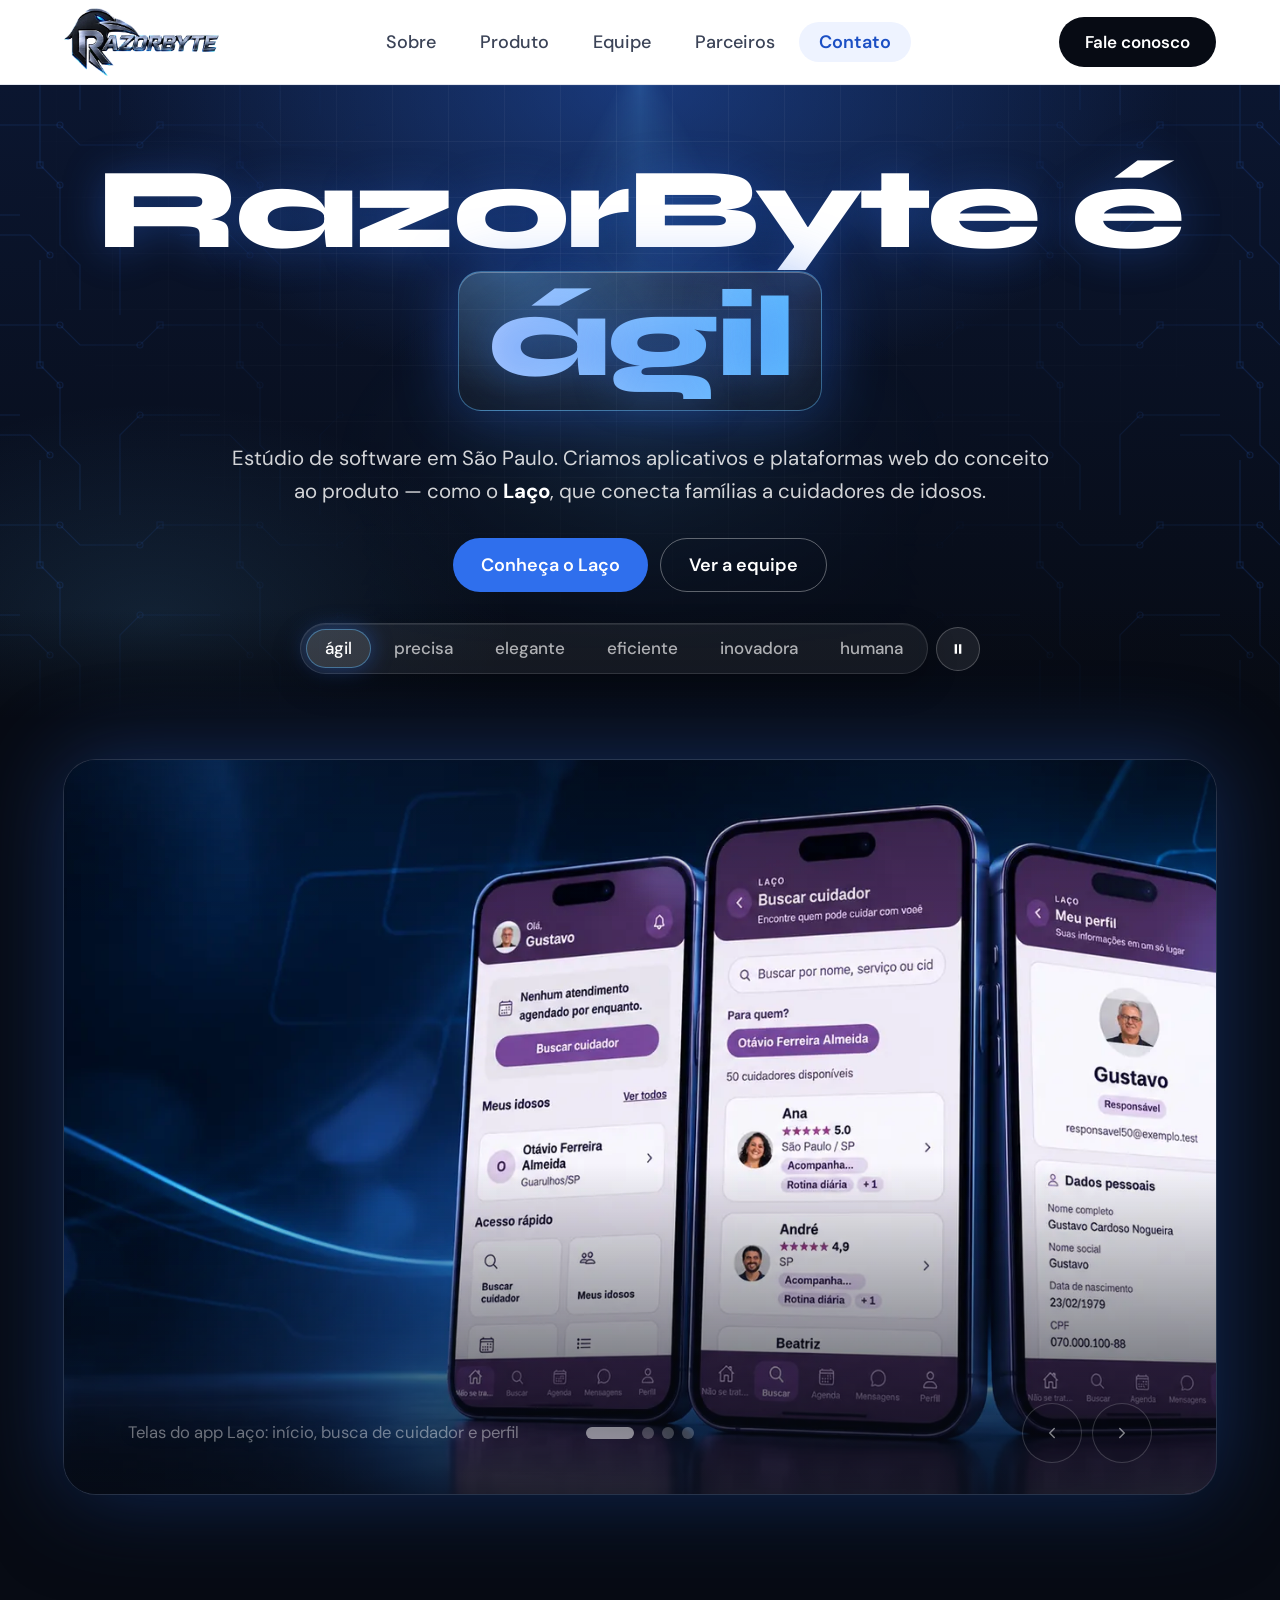
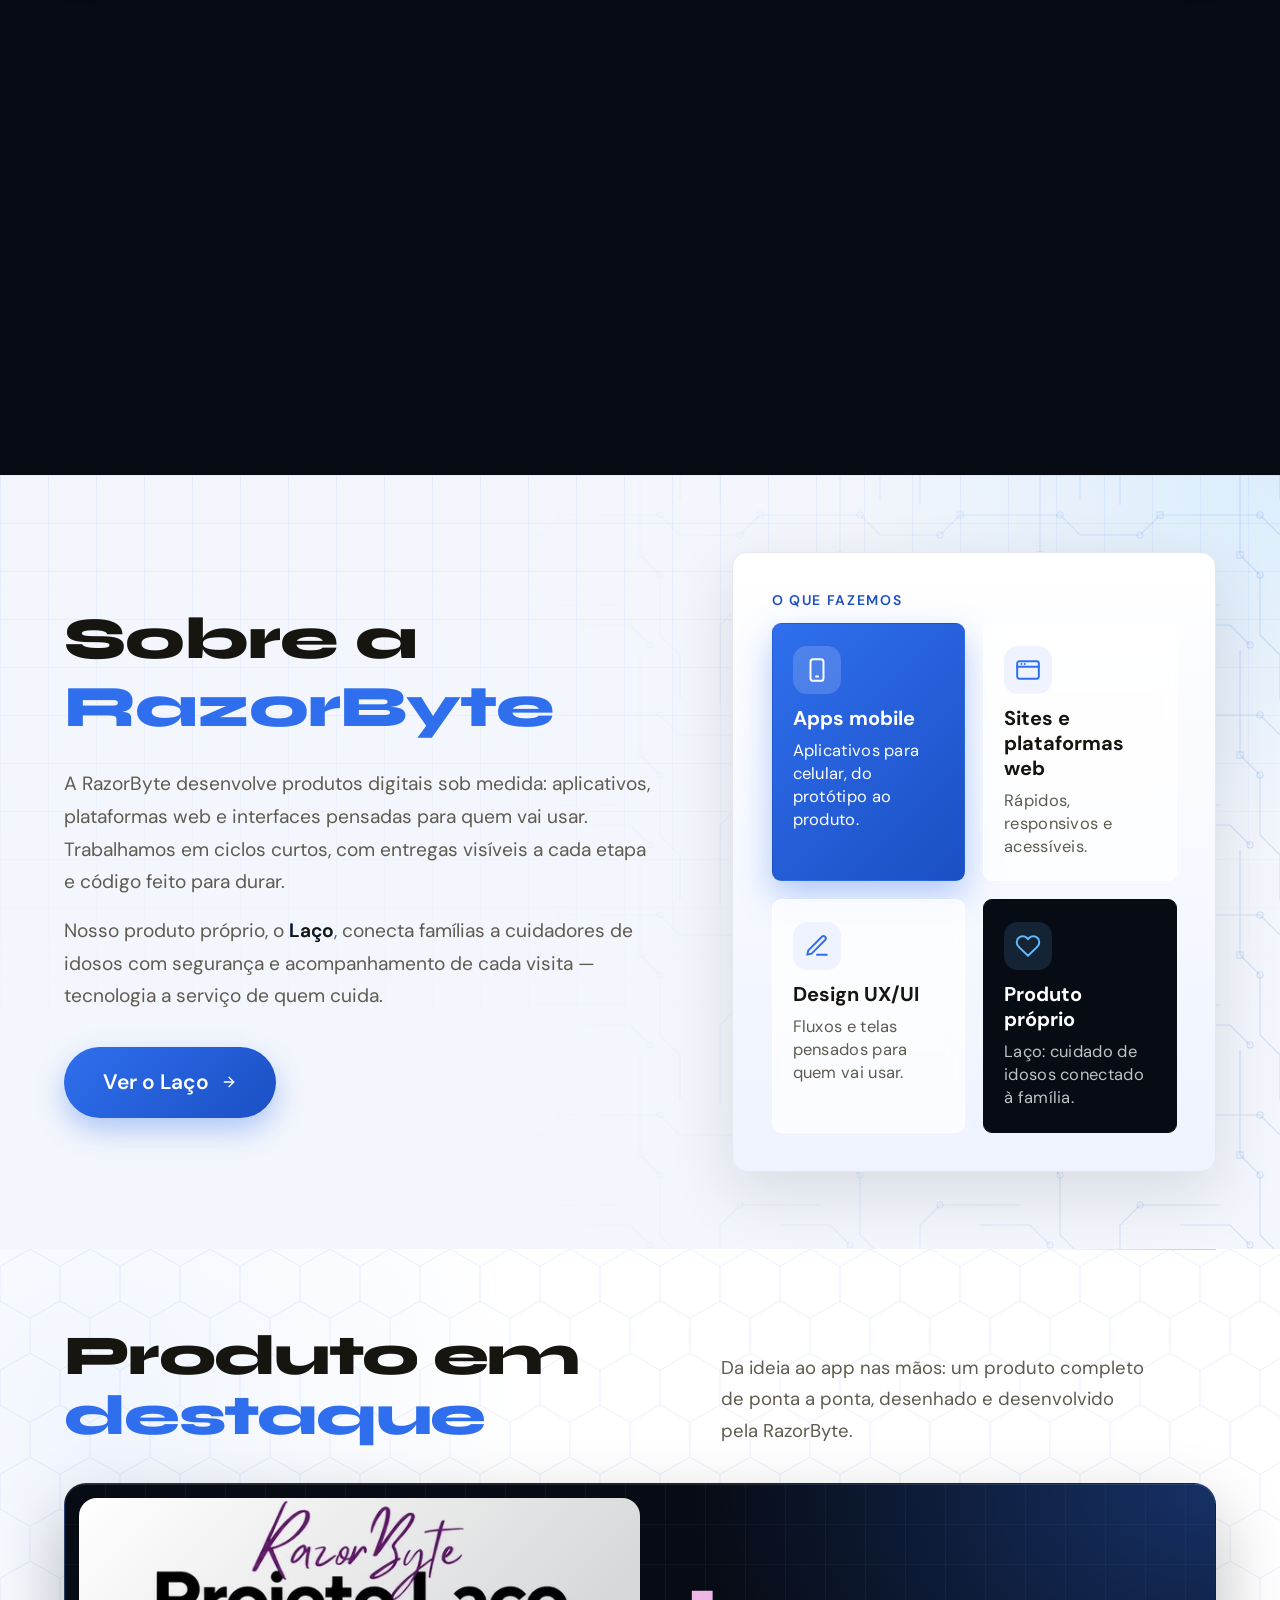
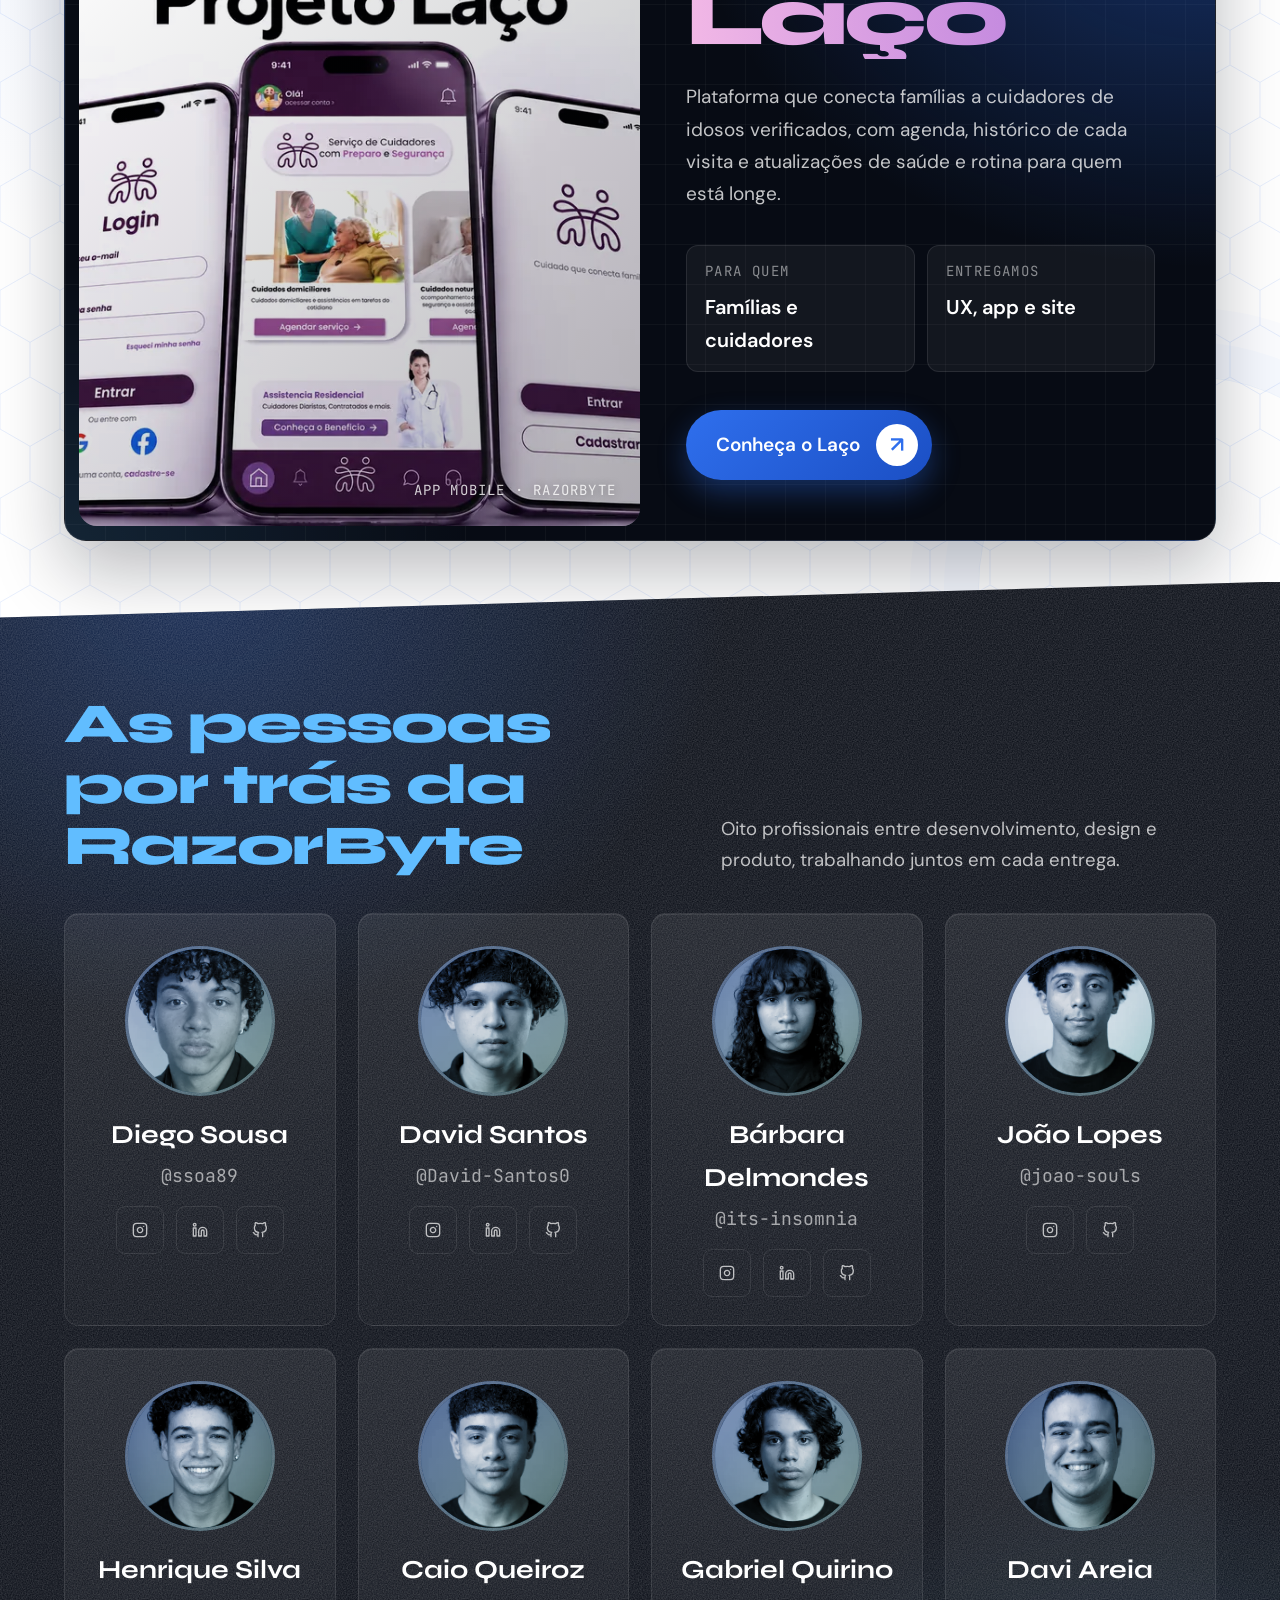
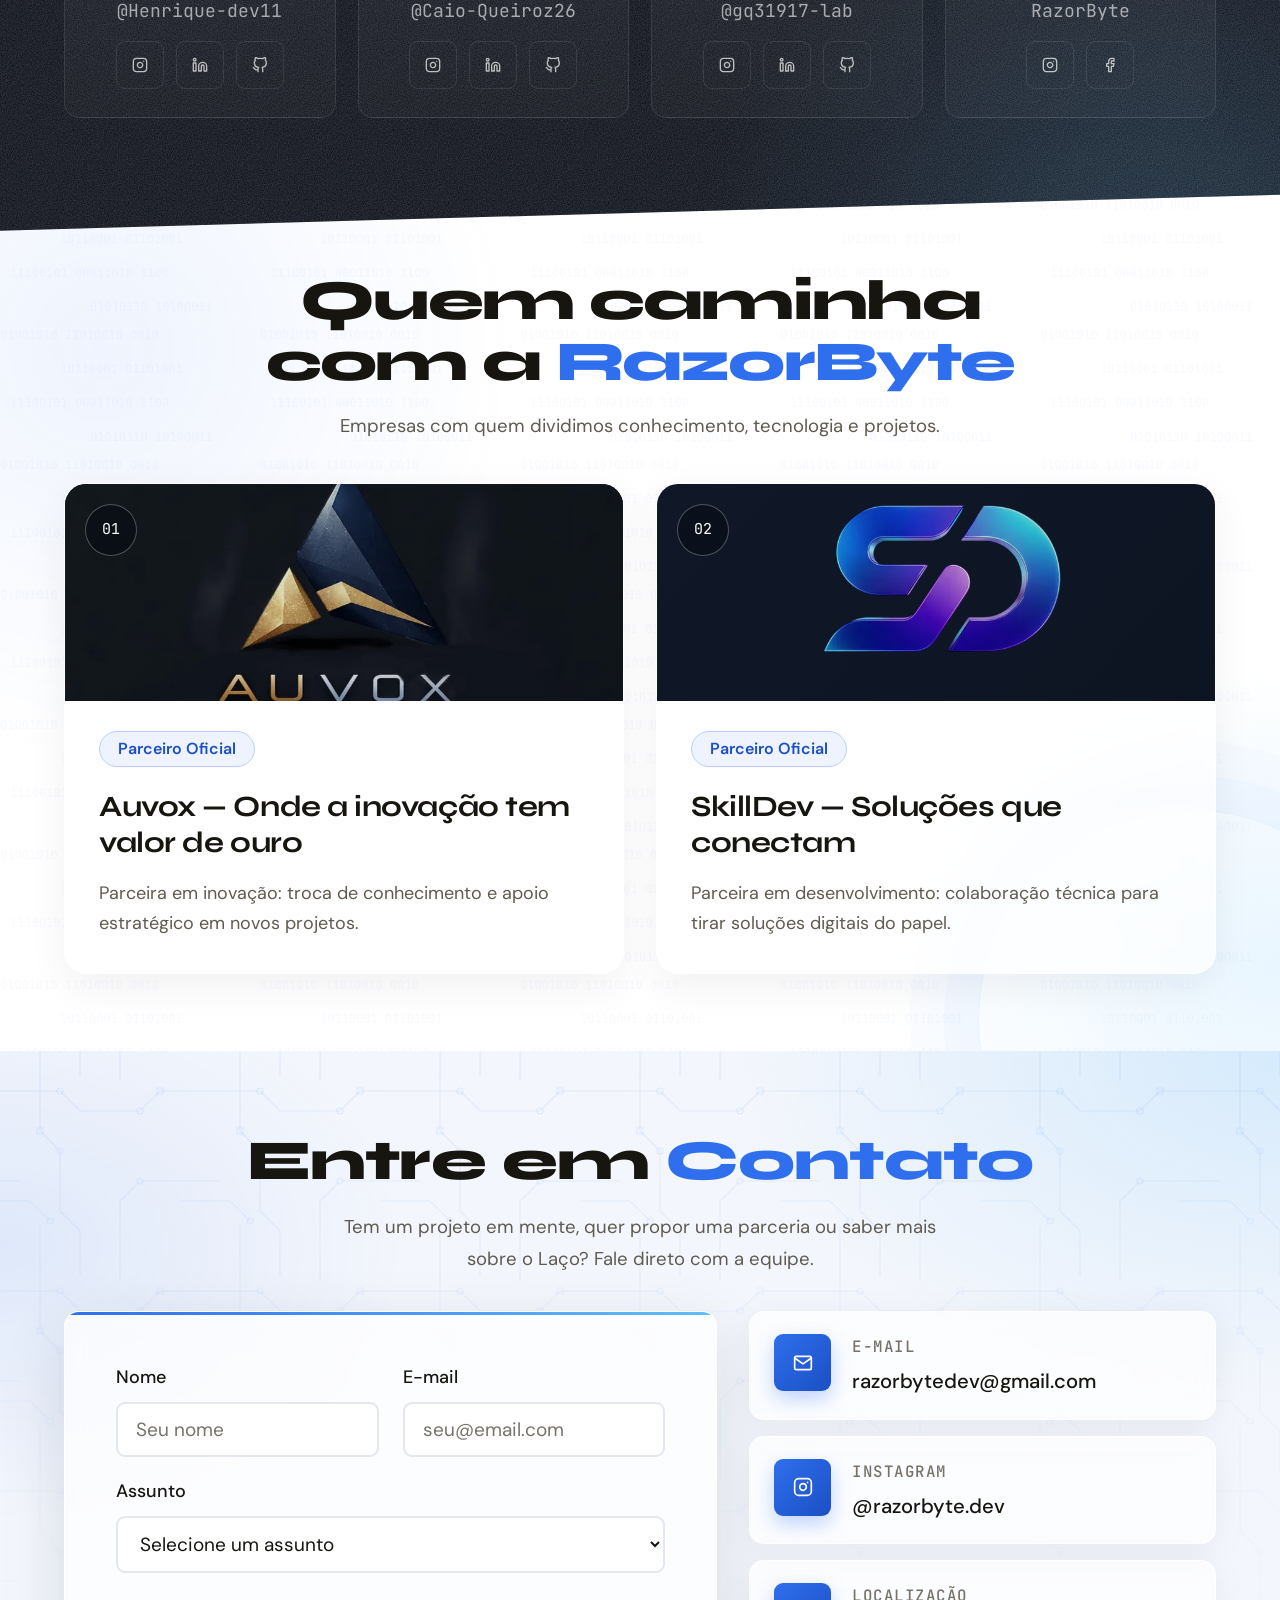
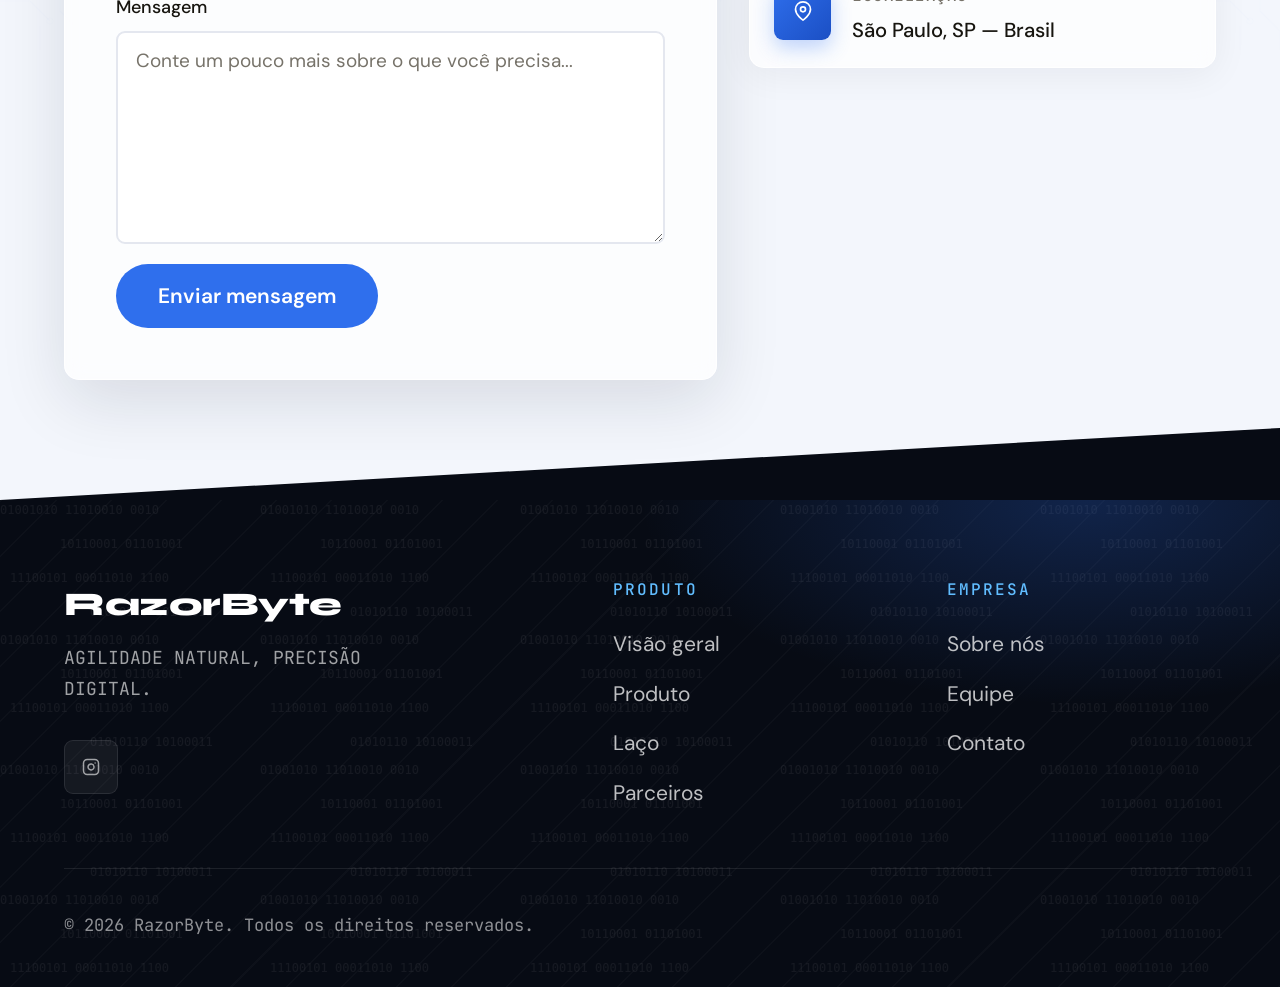
==== commit 71f6e536: "Profissionalizar sites e remover arquivos sem uso Conteúdo - RazorByte: hero, "Sobre", produto em de" ====
--- a/index.html
+++ b/index.html
@@ -9,7 +9,7 @@
   <meta property="og:title" content="RazorByte | Desenvolvimento de Software">
   <meta property="og:description" content="Conheça o Laço, app que conecta cuidadores e idosos, e o time RazorByte.">
   <meta property="og:type" content="website">
-  <meta property="og:image" content="imagi/laco.webp">
+  <meta property="og:image" content="imagi/og-razorbyte.jpg">
   <link rel="icon" href="imagi/logo-razorbyte.webp" type="image/webp">
   <link rel="preconnect" href="https://fonts.googleapis.com">
   <link rel="preconnect" href="https://fonts.gstatic.com" crossorigin>
@@ -28,7 +28,7 @@
 
     <nav class="site-nav" id="menu" aria-label="Principal">
       <a href="#about">Sobre</a>
-      <a href="#review">Projetos</a>
+      <a href="#review">Produto</a>
       <a href="#equipe">Equipe</a>
       <a href="#address">Parceiros</a>
       <a href="#contato">Contato</a>
@@ -51,7 +51,7 @@
       RazorByte é<br>
       <span class="hl" id="hl"><span class="hl-text" id="hlText">ágil</span></span>
     </h1>
-    <p class="hero-sub">Somos um time de 8 estudantes da Etec de Guaianazes criando software com propósito. Nosso primeiro produto é o <strong>Laço</strong>, app que conecta famílias a cuidadores de idosos.</p>
+    <p class="hero-sub">Estúdio de software em São Paulo. Criamos aplicativos e plataformas web do conceito ao produto — como o <strong>Laço</strong>, que conecta famílias a cuidadores de idosos.</p>
     <div class="hero-ctas">
       <a class="hero-btn hero-btn-main" href="#review">Conheça o Laço</a>
       <a class="hero-btn hero-btn-ghost" href="#equipe">Ver a equipe</a>
@@ -73,9 +73,8 @@
       <div class="galeria-track" id="track">
         <figure class="galeria-slide"><img src="imagi/laco.webp" alt="Telas do app Laço: início, busca de cuidador e perfil" width="1600" height="900" fetchpriority="high"></figure>
         <figure class="galeria-slide"><img src="imagi/equipe-mosaico.webp" alt="Os 8 integrantes da equipe RazorByte" width="1600" height="870" loading="lazy"></figure>
-        <figure class="galeria-slide"><img src="imagi/trabalhoRazor.webp" alt="Equipe RazorByte programando no laboratório" width="1600" height="900" loading="lazy"></figure>
+        <figure class="galeria-slide"><img src="imagi/trabalhoRazor.webp" alt="Equipe RazorByte em sessão de desenvolvimento" width="1600" height="900" loading="lazy"></figure>
         <figure class="galeria-slide"><img src="imagi/visuLaco.webp" alt="Telas de acesso do Laço: boas-vindas, perfil e login" width="1600" height="686" loading="lazy"></figure>
-        <figure class="galeria-slide"><img src="imagi/etecs.webp" alt="Etec de Guaianazes, onde a RazorByte nasceu" width="1600" height="686" loading="lazy"></figure>
       </div>
 
       <div class="galeria-bar">
@@ -101,10 +100,10 @@
       <div class="about-top reveal">
         <div class="about-text">
           <h2 class="about-title">Sobre a <br><span>RazorByte</span></h2>
-          <p class="about-p">A RazorByte é uma empresa de desenvolvimento de software criada por jovens apaixonados por tecnologia. Nascemos com um propósito claro: transformar ideias em soluções digitais rápidas, elegantes e eficientes.</p>
-          <p class="about-p">Nosso principal projeto, o <strong class="grad-text">Laço</strong>, conecta cuidadores a idosos — provando que tecnologia pode gerar impacto humano real.</p>
+          <p class="about-p">A RazorByte desenvolve produtos digitais sob medida: aplicativos, plataformas web e interfaces pensadas para quem vai usar. Trabalhamos em ciclos curtos, com entregas visíveis a cada etapa e código feito para durar.</p>
+          <p class="about-p">Nosso produto próprio, o <strong class="grad-text">Laço</strong>, conecta famílias a cuidadores de idosos com segurança e acompanhamento de cada visita — tecnologia a serviço de quem cuida.</p>
           <a class="about-cta" href="#review">
-            Ver nossos projetos
+            Ver o Laço
             <svg width="16" height="16" viewBox="0 0 24 24" fill="none" stroke="currentColor" stroke-width="2" stroke-linecap="round" stroke-linejoin="round" aria-hidden="true">
               <line x1="5" y1="12" x2="19" y2="12" />
               <polyline points="12 5 19 12 12 19" />
@@ -113,22 +112,27 @@
         </div>
 
         <div class="about-visual">
+          <p class="svc-head">O que fazemos</p>
           <div class="about-stats">
-            <div class="about-stat">
-              <div class="about-stat-n">8</div>
-              <div class="about-stat-l">Membros da equipe</div>
-            </div>
-            <div class="about-stat">
-              <div class="about-stat-n">2</div>
-              <div class="about-stat-l">Parceiros oficiais</div>
-            </div>
-            <div class="about-stat">
-              <div class="about-stat-n">1</div>
-              <div class="about-stat-l">Produto: o app Laço</div>
-            </div>
-            <div class="about-stat">
-              <div class="about-stat-n" data-fixo>2026</div>
-              <div class="about-stat-l">Ano do nosso TCC</div>
+            <div class="about-stat svc">
+              <span class="svc-ico"><svg width="26" height="26" viewBox="0 0 24 24" fill="none" stroke="currentColor" stroke-width="1.8" stroke-linecap="round" stroke-linejoin="round" aria-hidden="true"><rect x="6" y="2" width="12" height="20" rx="2.5"/><path d="M11 18h2"/></svg></span>
+              <h3 class="svc-t">Apps mobile</h3>
+              <p class="about-stat-l">Aplicativos para celular, do protótipo ao produto.</p>
+            </div>
+            <div class="about-stat svc">
+              <span class="svc-ico"><svg width="26" height="26" viewBox="0 0 24 24" fill="none" stroke="currentColor" stroke-width="1.8" stroke-linecap="round" stroke-linejoin="round" aria-hidden="true"><rect x="2" y="4" width="20" height="16" rx="2"/><path d="M2 9h20M6 6.5h.01M9 6.5h.01"/></svg></span>
+              <h3 class="svc-t">Sites e plataformas web</h3>
+              <p class="about-stat-l">Rápidos, responsivos e acessíveis.</p>
+            </div>
+            <div class="about-stat svc">
+              <span class="svc-ico"><svg width="26" height="26" viewBox="0 0 24 24" fill="none" stroke="currentColor" stroke-width="1.8" stroke-linecap="round" stroke-linejoin="round" aria-hidden="true"><path d="M12 20h9"/><path d="M16.5 3.5a2.1 2.1 0 0 1 3 3L7 19l-4 1 1-4z"/></svg></span>
+              <h3 class="svc-t">Design UX/UI</h3>
+              <p class="about-stat-l">Fluxos e telas pensados para quem vai usar.</p>
+            </div>
+            <div class="about-stat svc">
+              <span class="svc-ico"><svg width="26" height="26" viewBox="0 0 24 24" fill="none" stroke="currentColor" stroke-width="1.8" stroke-linecap="round" stroke-linejoin="round" aria-hidden="true"><path d="M20.8 4.6a5.5 5.5 0 0 0-7.8 0L12 5.7l-1-1.1a5.5 5.5 0 0 0-7.8 7.8l1 1.1L12 21l7.8-7.5 1-1.1a5.5 5.5 0 0 0 0-7.8z"/></svg></span>
+              <h3 class="svc-t">Produto próprio</h3>
+              <p class="about-stat-l">Laço: cuidado de idosos conectado à família.</p>
             </div>
           </div>
         </div>
@@ -140,33 +144,33 @@
   <section class="destaques projects-section" id="review">
     <div class="projects-inner">
       <div class="projects-heading reveal">
-        <h2 class="title">Nosso <span>projeto</span></h2>
+        <h2 class="title">Produto em <span>destaque</span></h2>
         <p class="projects-sub">
-          Uma solução pensada para aproximar pessoas, facilitar cuidados e gerar impacto no dia a dia.
+          Da ideia ao app nas mãos: um produto completo de ponta a ponta, desenhado e desenvolvido pela RazorByte.
         </p>
       </div>
 
       <article class="project-feature reveal">
         <div class="project-feature-media">
           <img src="imagi/lacoAnu.webp" alt="Telas do app Laço: login, serviços de cuidadores e boas-vindas" width="1200" height="675" loading="lazy">
-          <span class="project-media-caption">RAZORBYTE / 2026</span>
+          <span class="project-media-caption">APP MOBILE · RAZORBYTE</span>
         </div>
 
         <div class="project-feature-content">
           <h3 class="project-name grad-text">Laço</h3>
           <p class="project-description">
-            O Laço é um projeto dedicado a conectar pessoas que necessitam de apoio e cuidados,
-            especificamente idosos, a cuidadores de confiança.
+            Plataforma que conecta famílias a cuidadores de idosos verificados, com agenda,
+            histórico de cada visita e atualizações de saúde e rotina para quem está longe.
           </p>
 
           <div class="project-details">
             <div>
-              <span class="project-detail-label">PROPÓSITO</span>
-              <strong>Conexões que cuidam</strong>
+              <span class="project-detail-label">PARA QUEM</span>
+              <strong>Famílias e cuidadores</strong>
             </div>
             <div>
-              <span class="project-detail-label">FOCO</span>
-              <strong>Impacto humano</strong>
+              <span class="project-detail-label">ENTREGAMOS</span>
+              <strong>UX, app e site</strong>
             </div>
           </div>
 
@@ -184,7 +188,7 @@
     <div class="equipe-inner">
       <div class="equipe-header reveal">
         <h2 class="title">As pessoas por trás da <span>RazorByte</span></h2>
-        <p class="equipe-sub">Um time apaixonado por tecnologia e comprometido em transformar ideias em soluções reais.</p>
+        <p class="equipe-sub">Oito profissionais entre desenvolvimento, design e produto, trabalhando juntos em cada entrega.</p>
       </div>
     </div>
 
@@ -336,7 +340,7 @@
           <img class="member-photo" src="imagi/Davi.webp" width="320" height="427" loading="lazy" alt="Davi Areia">
         </div>
         <div class="member-name">Davi Areia</div>
-        <div class="member-role">Membro do time</div>
+        <div class="member-role">RazorByte</div>
         <div class="member-socials">
           <a class="member-soc" href="https://www.instagram.com/davi.simoes.395454?igsh=OHBobWo1b3cxazJw" aria-label="Instagram" target="_blank" rel="noopener">
             <svg width="16" height="16" viewBox="0 0 24 24" fill="none" stroke="currentColor" stroke-width="2" stroke-linecap="round" stroke-linejoin="round" aria-hidden="true"><rect x="2" y="2" width="20" height="20" rx="5" ry="5"/><path d="M16 11.37A4 4 0 1 1 12.63 8 4 4 0 0 1 16 11.37z"/><line x1="17.5" y1="6.5" x2="17.51" y2="6.5"/></svg>
@@ -356,7 +360,7 @@
       <div class="partners-heading reveal">
         <h2 class="title">Quem caminha com a <span>RazorByte</span></h2>
         <p class="partners-sub">
-          Construímos relações que transformam conhecimento, tecnologia e colaboração em impacto real.
+          Empresas com quem dividimos conhecimento, tecnologia e projetos.
         </p>
       </div>
 
@@ -372,7 +376,7 @@
             <span class="badge">Parceiro Oficial</span>
             <h3>Auvox — Onde a inovação tem valor de ouro</h3>
             <p>
-              Trabalhamos lado a lado com a Auvox para entregar soluções de alto impacto com excelência e inovação.
+              Parceira em inovação: troca de conhecimento e apoio estratégico em novos projetos.
             </p>
           </div>
         </article>
@@ -388,7 +392,7 @@
             <span class="badge">Parceiro Oficial</span>
             <h3>SkillDev — Soluções que conectam</h3>
             <p>
-              Trabalhamos lado a lado com a SkillDev para entregar soluções de alto impacto com excelência e inovação.
+              Parceira em desenvolvimento: colaboração técnica para tirar soluções digitais do papel.
             </p>
           </div>
         </article>
@@ -401,7 +405,7 @@
     <div class="contato-inner">
       <div class="contato-header reveal">
         <h2 class="contato-title">Entre em <span>Contato</span></h2>
-        <p class="contato-sub">Tem alguma dúvida, quer fazer parceria ou avaliar nosso serviço? A RazorByte está pronta pra ouvir.</p>
+        <p class="contato-sub">Tem um projeto em mente, quer propor uma parceria ou saber mais sobre o Laço? Fale direto com a equipe.</p>
       </div>
 
       <div class="contato-grid reveal">
@@ -434,7 +438,8 @@
                 <option value="">Selecione um assunto</option>
                 <option value="Parceria comercial">Parceria comercial</option>
                 <option value="Projeto Laço">Projeto Laço</option>
-                <option value="Problemas com o Laço">Problemas com o Laço</option>
+                <option value="Novo projeto">Quero desenvolver um projeto</option>
+                <option value="Suporte Laço">Suporte do app Laço</option>
                 <option value="Dúvidas">Dúvidas</option>
                 <option value="Outro">Outro</option>
               </select>
@@ -481,8 +486,7 @@
             </div>
             <div>
               <div class="info-label">Localização</div>
-              <iframe class="footer-map" src="https://www.google.com/maps?q=Rua+Feliciano+de+Mendon%C3%A7a+290+Guaianazes+S%C3%A3o+Paulo&output=embed" allowfullscreen="" loading="lazy" referrerpolicy="no-referrer-when-downgrade" title="Localização RazorByte — São Paulo, SP" height="182" width="100%"></iframe>
-              <div class="info-val">Etec de Guaianazes<br>Rua Feliciano de Mendonça, 290 — São Paulo, SP</div>
+              <div class="info-val">São Paulo, SP — Brasil</div>
             </div>
           </div>
         </div>
@@ -517,7 +521,7 @@
           <div class="footer-col-title">Produto</div>
           <ul>
             <li><a href="#galeria">Visão geral</a></li>
-            <li><a href="#review">Projetos</a></li>
+            <li><a href="#review">Produto</a></li>
             <li><a href="./index2.html">Laço</a></li>
             <li><a href="#address">Parceiros</a></li>
           </ul>
--- a/style.css
+++ b/style.css
@@ -193,68 +193,6 @@
     0 12px 36px color-mix(in srgb, var(--cyan) 45%, transparent);
 }
 
-.menu-btn{
-  display: none;              /* escondido no desktop */
-  height: 52px;
-  padding: 0 22px;
-  font-family: 'DM Sans', sans-serif;
-  font-size: 17px;
-  font-weight: 600;
-  color: var(--azul-dark);
-  background: var(--azul-light);
-  border: 1px solid var(--azul-mid);
-  border-radius: 12px;
-  cursor: pointer;
-  transition: background var(--trans);
-}
-.menu-btn:hover{ background: var(--azul-mid); }
-
-/* ═══════════════════════════════════════════
-   RESPONSIVO — NAVBAR (dentro de um único @media)
-   ═══════════════════════════════════════════ */
-@media (max-width: 1000px){
-  :root{ --header-h: 68px; }
-  .site-header-inner{
-    height: var(--header-h);
-    grid-template-columns: 1fr auto;   /* logo | ações */
-    gap: 16px;
-  }
-  .site-logo img{ height: 42px; }
-
-  /* nav vira dropdown */
-  .site-nav{
-    position: absolute;
-    top: 100%;
-    left: 0;
-    right: 0;
-    flex-direction: column;
-    align-items: stretch;
-    justify-content: flex-start;
-    justify-self: stretch;
-    gap: 4px;
-    padding: 16px 24px 24px;
-    background: var(--branco);
-    border-bottom: 1px solid var(--linha);
-    box-shadow: var(--sombra-md);
-    opacity: 0;
-    visibility: hidden;
-    transform: translateY(-10px);
-    transition: opacity .25s ease, transform .3s var(--ease-out), visibility .25s;
-  }
-  .site-nav.open{
-    opacity: 1;
-    visibility: visible;
-    transform: none;
-  }
-  .site-nav a{
-    font-size: 20px;
-    padding: 18px 14px;
-    border-radius: 10px;
-  }
-
-  .btn-cta{ display: none; }
-  .menu-btn{ display: inline-flex; align-items: center; }
-}
   /* ═══════════════════════════════════════════
      BOTÕES PÍLULA
      ═══════════════════════════════════════════ */
@@ -2142,7 +2080,6 @@
     white-space: nowrap;
   }
 
-  .menu-btn{ display: none; }
   .btn-cta{ display: inline-flex; height: 46px; padding: 0 20px; font-size: 16px; }
 }
 
@@ -2181,3 +2118,22 @@
   background: linear-gradient(90deg, #F2B8E6, #C58BDF);
   -webkit-background-clip: text; background-clip: text; color: transparent;
 }
+
+/* ═══════════════════════════════════════════
+   SOBRE — "O que fazemos" (cartões de serviço)
+   ═══════════════════════════════════════════ */
+.svc-head{
+  margin: 0 0 14px; font: 600 14px 'DM Sans', sans-serif;
+  letter-spacing: .12em; text-transform: uppercase; color: var(--azul-dark);
+}
+.about-stat.svc{ text-align: left; padding: 22px 20px; display: flex; flex-direction: column; gap: 8px; }
+.svc-ico{
+  width: 48px; height: 48px; border-radius: 14px; display: grid; place-items: center;
+  background: var(--azul-light); color: var(--azul);
+}
+.svc-t{ margin: 4px 0 0; font: 700 20px/1.25 'DM Sans', sans-serif; color: var(--tinta); }
+.about-stat.svc .about-stat-l{ margin: 0; font-size: 16.5px; }
+.about-stat.svc:first-child .svc-ico{ background: rgba(255,255,255,0.16); color: #fff; }
+.about-stat.svc:first-child .svc-t{ color: #fff; }
+.about-stat.svc:last-child .svc-ico{ background: rgba(97,189,255,0.14); color: var(--cyan); }
+.about-stat.svc:last-child .svc-t{ color: #fff; }
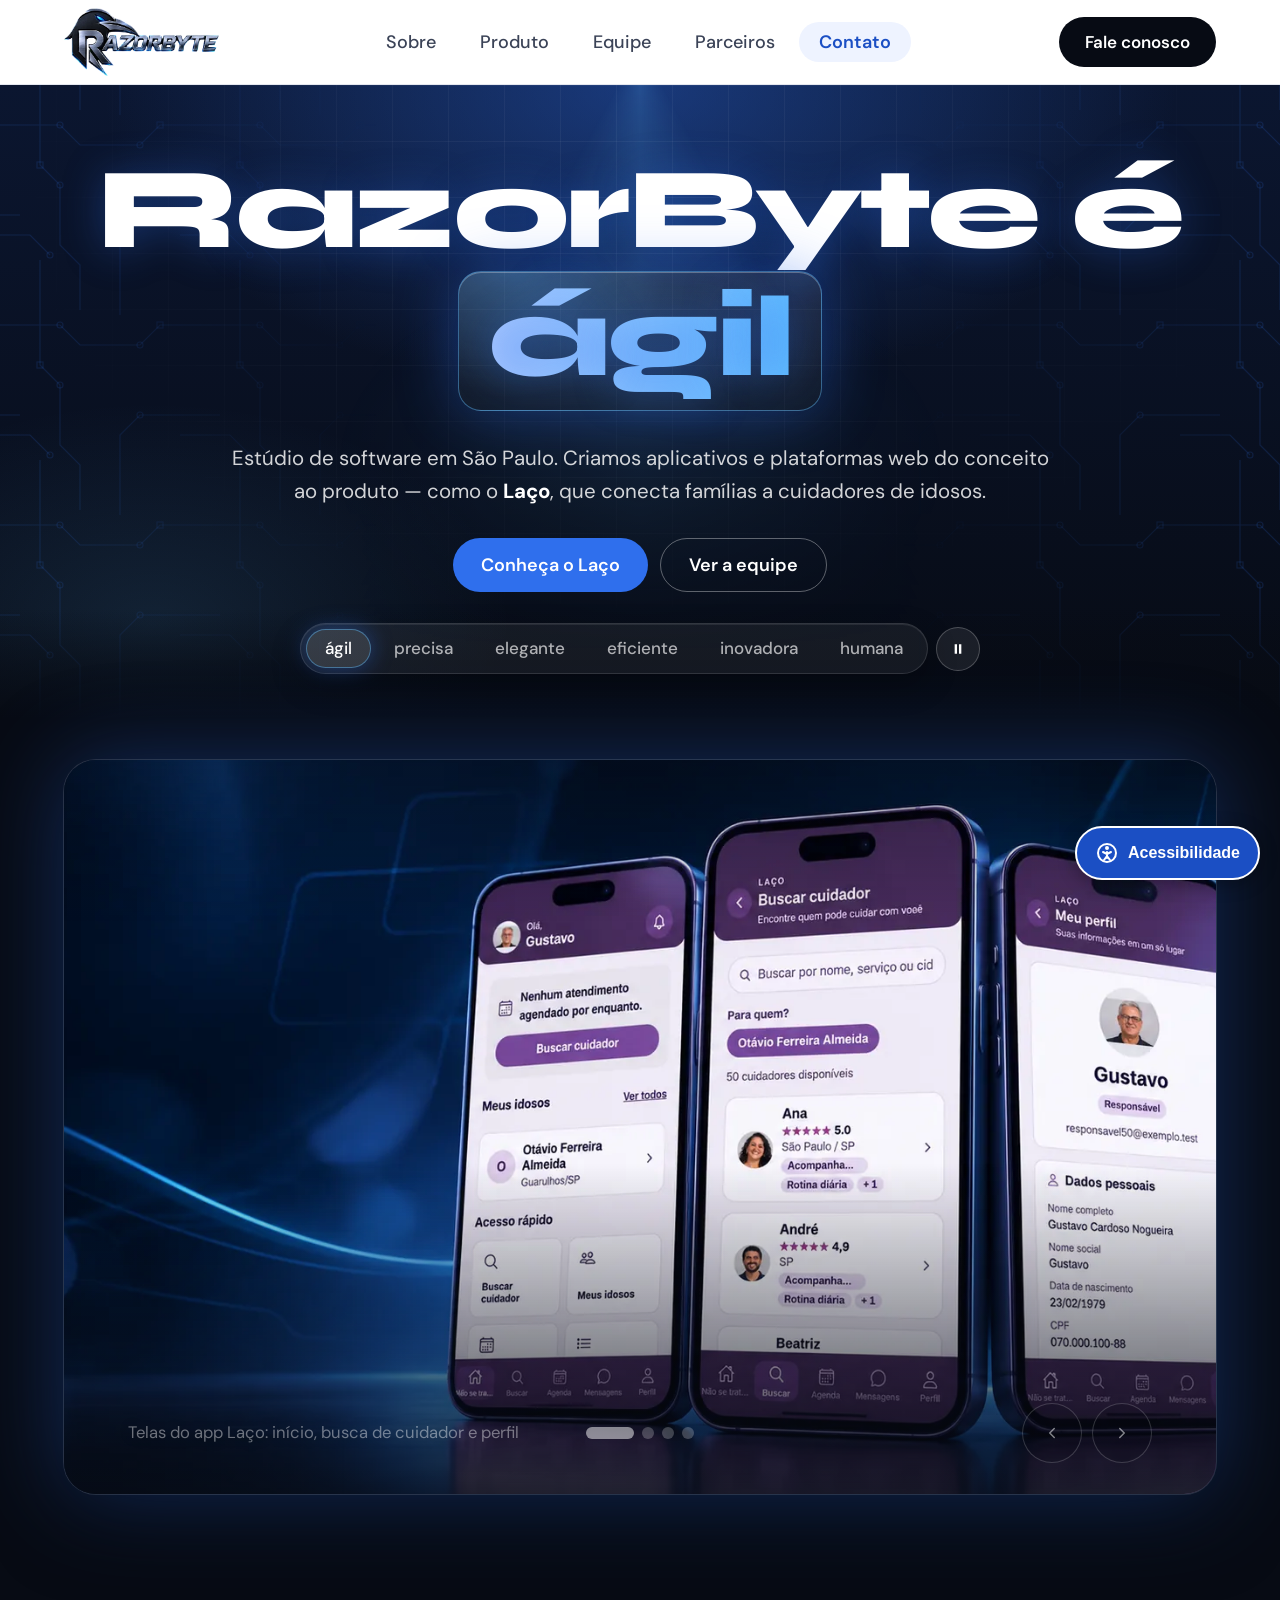
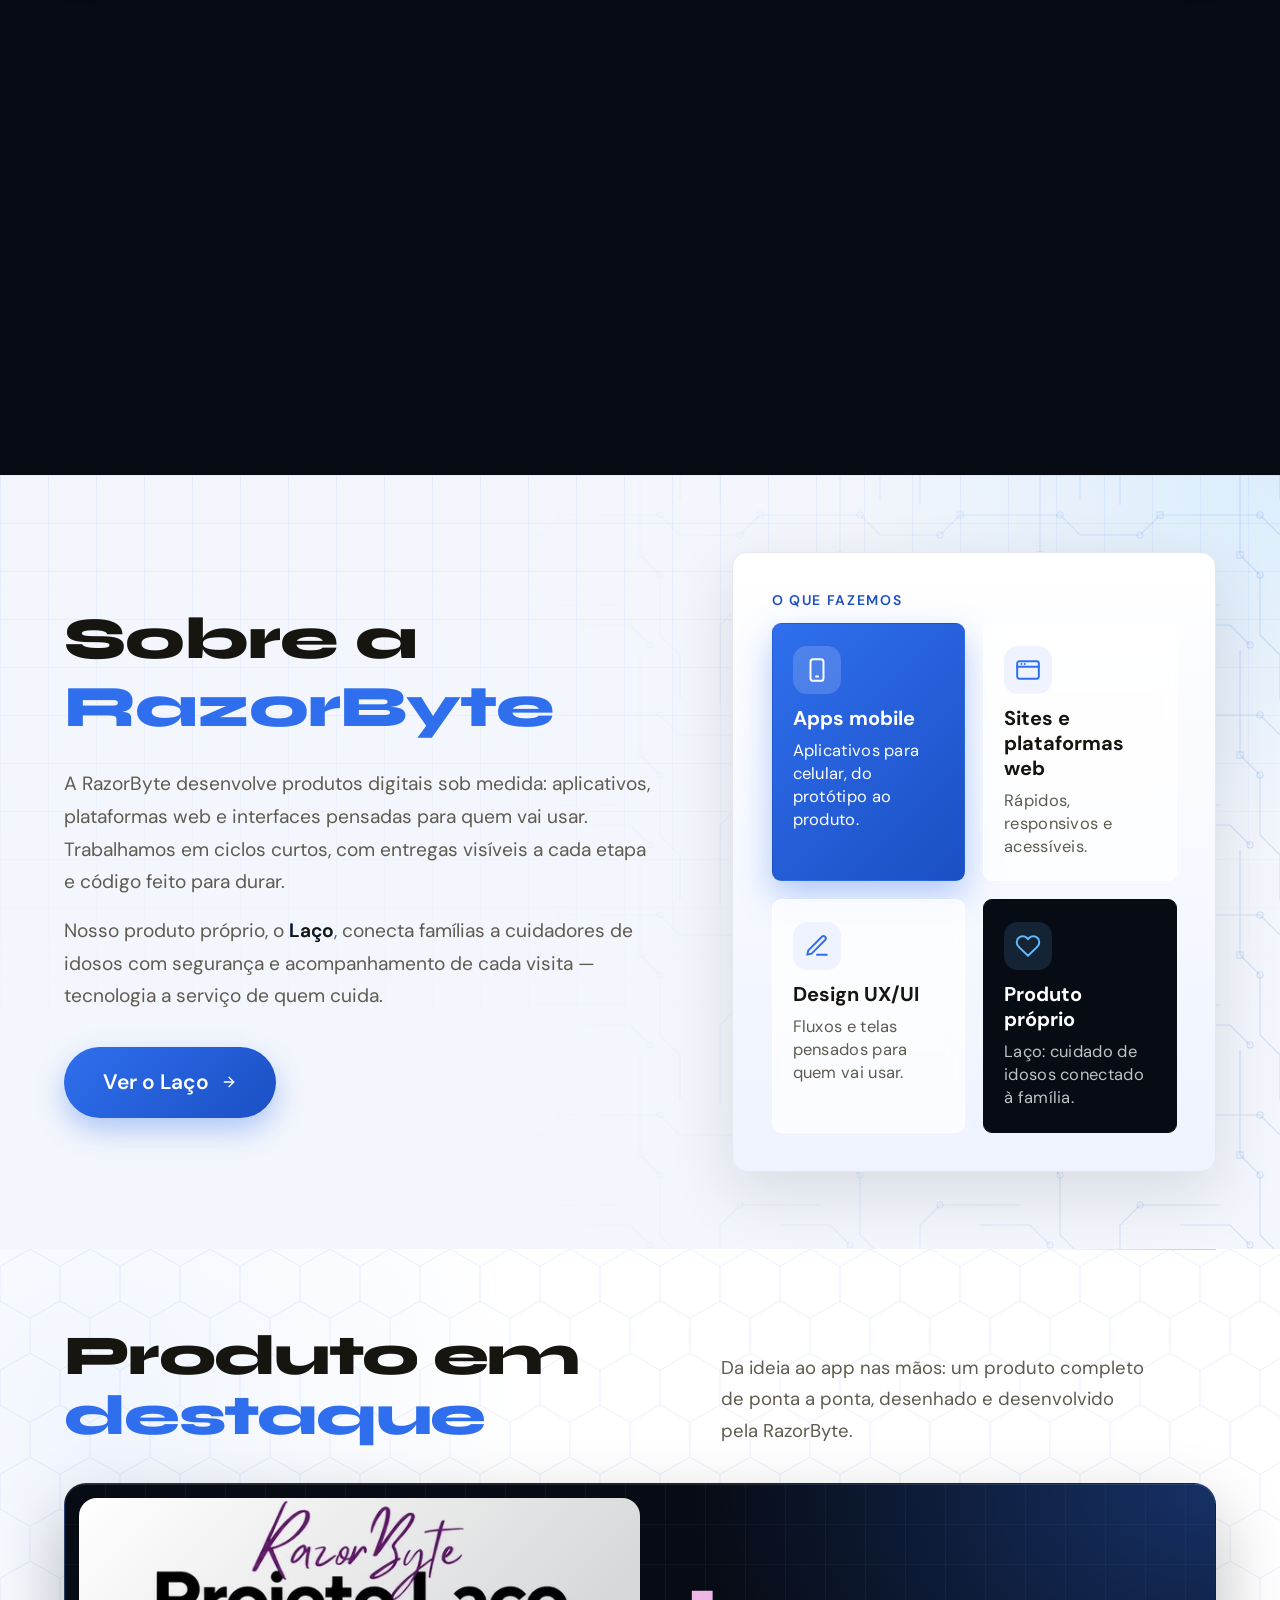
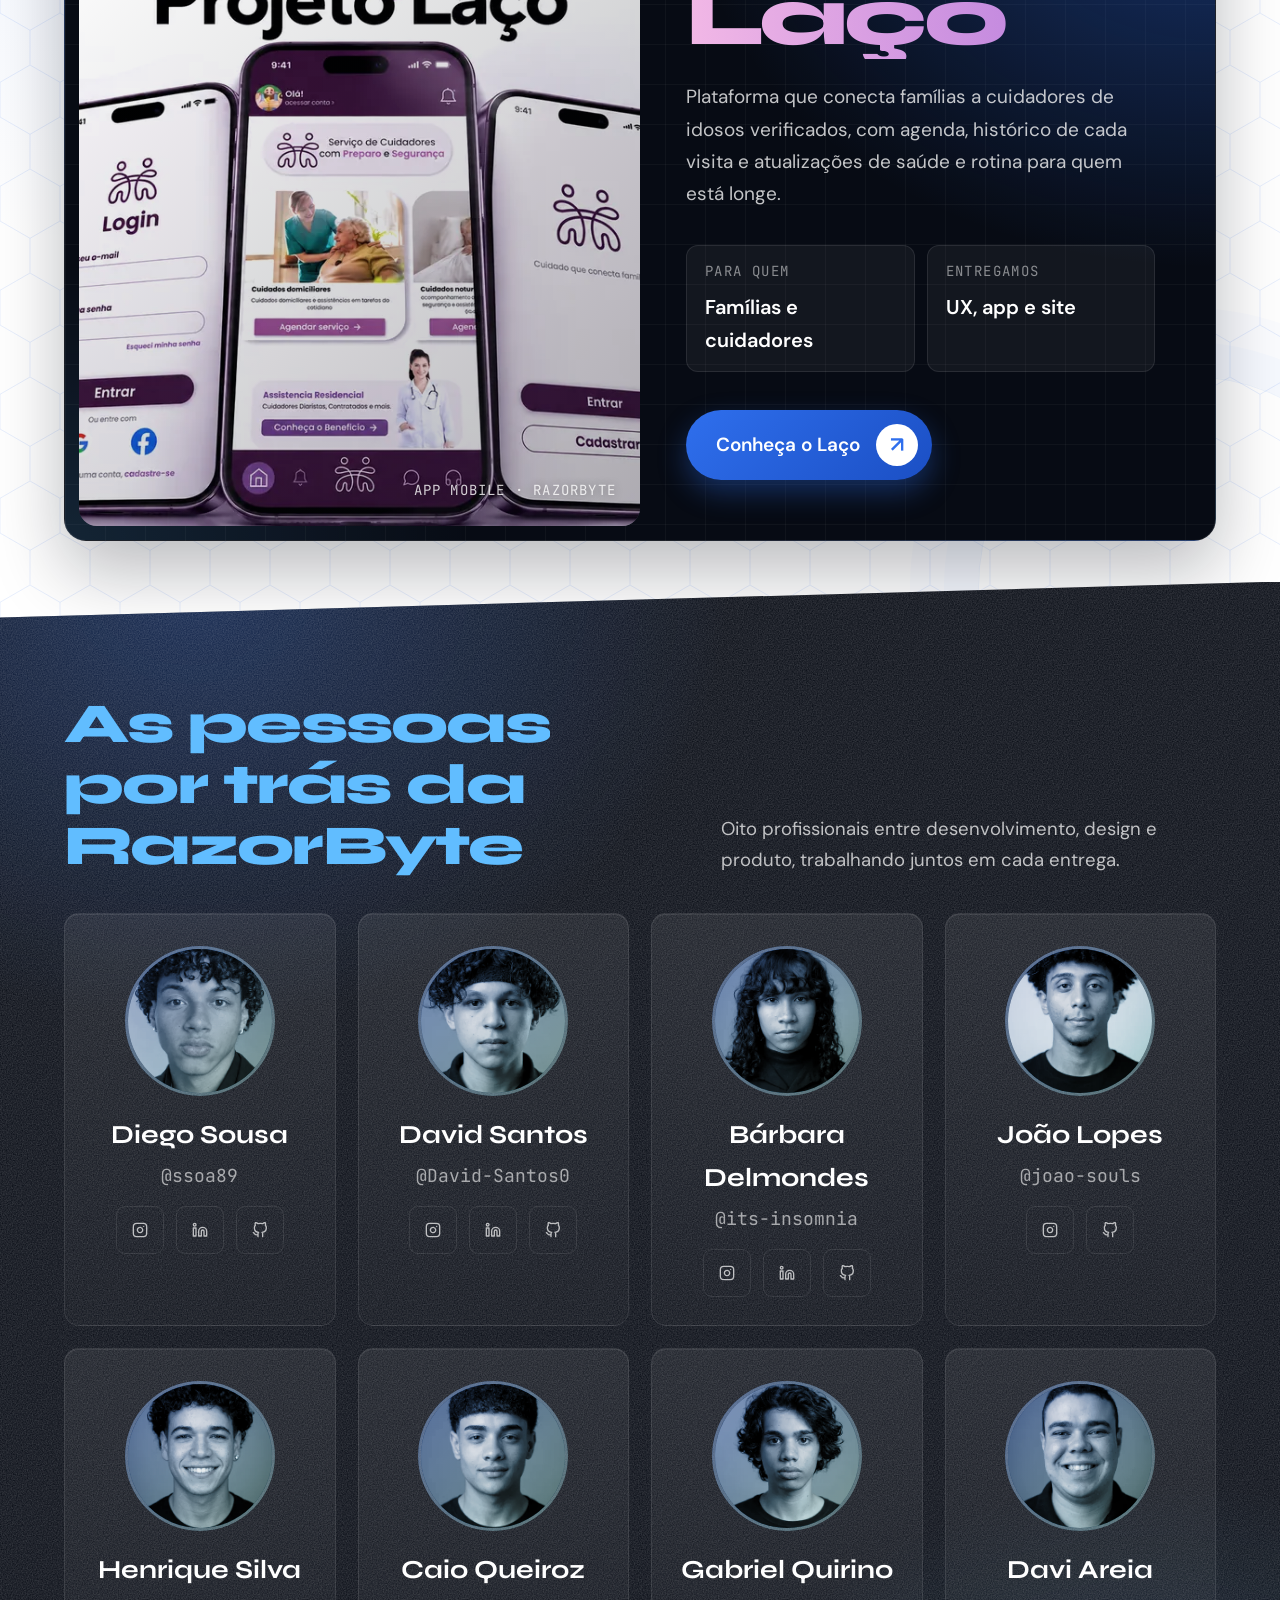
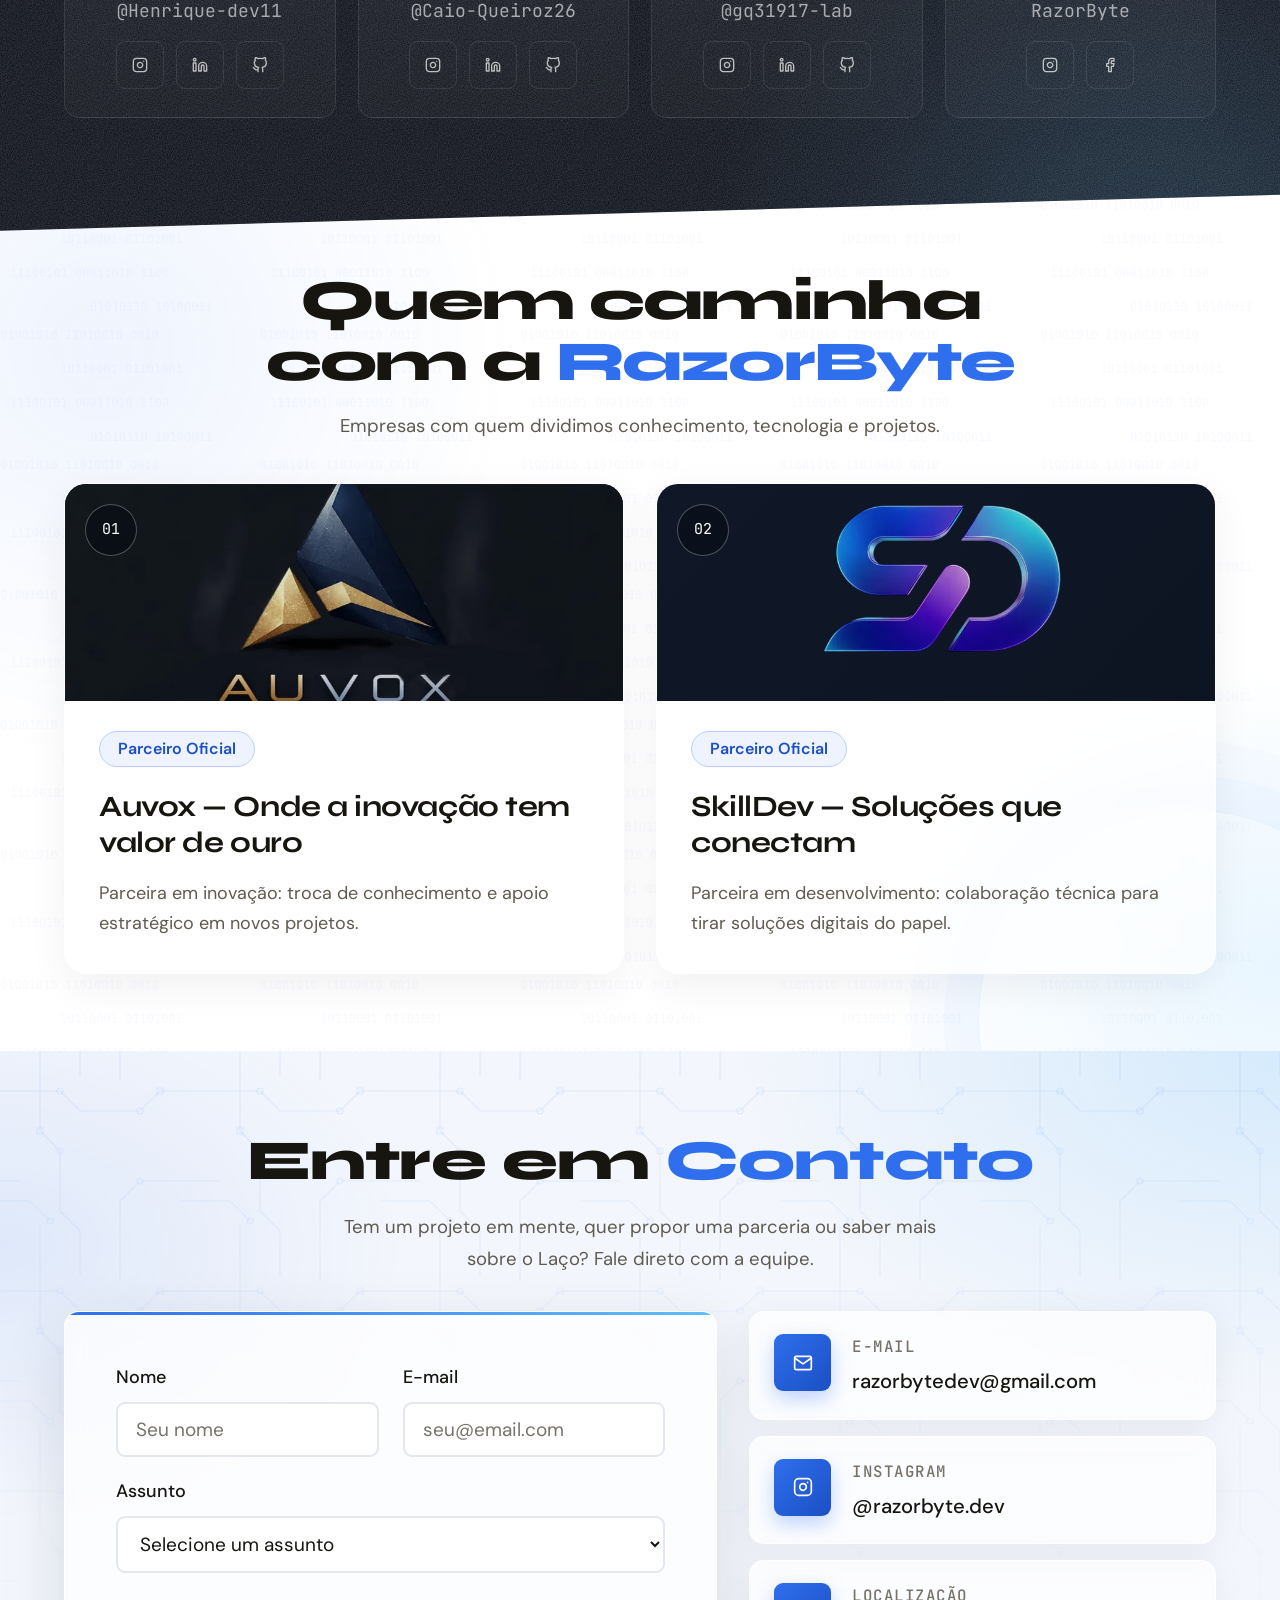
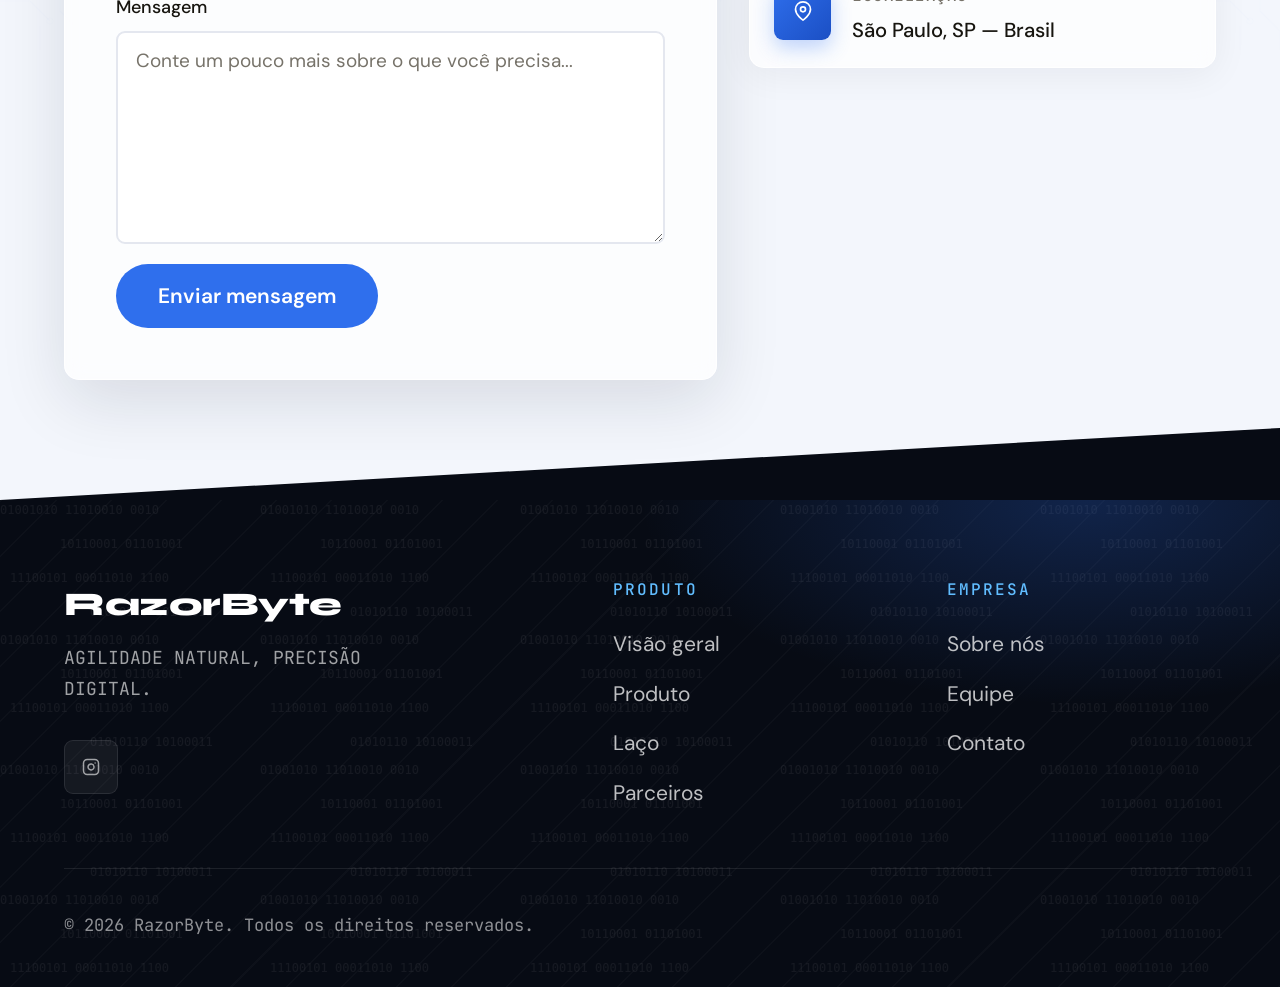
==== commit 63bce885: "siteAtualizado" ====
--- a/index.html
+++ b/index.html
@@ -14,10 +14,12 @@
   <link rel="preconnect" href="https://fonts.googleapis.com">
   <link rel="preconnect" href="https://fonts.gstatic.com" crossorigin>
   <link rel="stylesheet" href="style.css">
+<link rel="stylesheet" href="acessibilidade.css">
   <link href="https://fonts.googleapis.com/css2?family=Syne:wght@400;600;700;800&family=DM+Sans:ital,wght@0,300;0,400;0,500;0,600;0,700;1,300&family=JetBrains+Mono:wght@400;500&display=swap" rel="stylesheet">
 </head>
 
 <body id="top">
+  <a class="a11y-skip-link" href="#conteudo">Pular para o conteúdo principal</a>
 
 <!-- NAVBAR -->
 <header class="site-header" id="siteHeader">
@@ -910,6 +912,9 @@
       // o botão de pausa deixa a pessoa parar de vez (acessibilidade, WCAG 2.2.2)
       var pausado = false;
       var btnPausa = document.getElementById("heroPause");
+      document.addEventListener("a11ypreferencechange", function(event) {
+        if (event.detail.motion && btnPausa && !btnPausa.classList.contains("paused")) btnPausa.click();
+      });
       function iniciar() {
         parar();
         if (pausado) return;
@@ -931,6 +936,7 @@
         .then(function() { ajustar(); iniciar(); });
     })();
   </script>
+  <script src="acessibilidade.js" defer></script>
 
 </body>
-</html>+</html>
--- a/acessibilidade.css
+++ b/acessibilidade.css
@@ -0,0 +1,65 @@
+/* Ferramentas de acessibilidade compartilhadas pelos sites RazorByte e Laço. */
+.a11y-skip-link{position:fixed;z-index:10001;top:12px;left:12px;padding:12px 16px;border-radius:8px;background:#111;color:#fff;font:600 16px/1.4 Arial,sans-serif;transform:translateY(-160%);transition:transform .18s ease}
+.a11y-skip-link:focus{transform:translateY(0);outline:3px solid #ffdf00;outline-offset:3px}
+.a11y-widget,.a11y-widget *{box-sizing:border-box}
+.a11y-widget{--a11y-accent:#2f6fed;--a11y-accent-strong:#1b4fc4;--a11y-panel:#111827;--a11y-panel-soft:#1d293b;--a11y-panel-border:#344258;--a11y-panel-text:#f8fafc;--a11y-panel-muted:#c4ccda;position:fixed;z-index:10000;right:20px;bottom:20px;color:var(--a11y-panel-text);font:15px/1.4 Arial,sans-serif}
+.a11y-widget.a11y-brand-laco{--a11y-accent:#c779bb;--a11y-accent-strong:#a85c9e;--a11y-panel:#2b1c30;--a11y-panel-soft:#35243a;--a11y-panel-border:#59445e;--a11y-panel-muted:#e0d1e5}
+.a11y-trigger{display:flex;align-items:center;gap:9px;min-height:54px;padding:0 18px;border:2px solid #fff;border-radius:999px;background:var(--a11y-accent-strong);color:#fff;font:700 16px/1 Arial,sans-serif;box-shadow:0 4px 18px #0005;cursor:pointer}
+.a11y-trigger svg{width:24px;height:24px;flex:none}.a11y-trigger:hover{background:var(--a11y-accent)}
+.a11y-trigger:focus-visible,.a11y-widget button:focus-visible,.a11y-widget select:focus-visible{outline:3px solid #9fd0ff;outline-offset:3px}
+.a11y-panel{position:absolute;right:0;bottom:66px;display:flex;flex-direction:column;gap:9px;width:min(340px,calc(100vw - 24px));max-height:min(620px,calc(100dvh - 92px));overflow:auto;padding:16px 14px;border:1px solid var(--a11y-panel-border);border-radius:16px;background:var(--a11y-panel);color:var(--a11y-panel-text);box-shadow:0 12px 36px #0006;scrollbar-color:var(--a11y-panel-border) var(--a11y-panel)}
+.a11y-panel[hidden]{display:none}
+.a11y-panel-head{display:flex;align-items:center;justify-content:space-between;gap:12px}.a11y-panel h2{margin:0;color:var(--a11y-panel-text);font:600 20px/1.25 Georgia,serif}
+.a11y-panel p{margin:0;color:var(--a11y-panel-muted);font:14px/1.4 Arial,sans-serif}
+.a11y-close{display:grid;place-items:center;width:38px;height:38px;padding:0;border:1px solid var(--a11y-panel-border);border-radius:10px;background:var(--a11y-panel-soft);color:var(--a11y-panel-text);font:24px/1 Arial,sans-serif;cursor:pointer}
+.a11y-size-row{display:flex;align-items:center;justify-content:space-between;gap:10px;padding:8px 10px;border:1px solid var(--a11y-panel-border);border-radius:11px;background:var(--a11y-panel-soft)}
+.a11y-size-row>span{font-size:14px;font-weight:600}.a11y-size-actions{display:flex;align-items:center;gap:6px}.a11y-size-actions button{min-width:43px;height:38px;border:1px solid var(--a11y-panel-border);border-radius:9px;background:var(--a11y-panel);color:var(--a11y-panel-text);font:700 14px Arial,sans-serif;cursor:pointer}.a11y-size-actions button:disabled{opacity:.45;cursor:not-allowed}.a11y-size-value{min-width:42px;color:var(--a11y-accent);font-size:12px;font-weight:700;text-align:center}
+.a11y-panel label{display:block;margin:1px 0 -5px;font-size:13px;font-weight:700}.a11y-panel select{width:100%;min-height:44px;padding:0 12px;border:1px solid var(--a11y-panel-border);border-radius:10px;background:var(--a11y-panel-soft);color:var(--a11y-panel-text);font:15px Arial,sans-serif}
+.a11y-option{display:flex;align-items:center;justify-content:space-between;gap:12px;min-height:48px;padding:9px 10px;border:1px solid var(--a11y-panel-border);border-radius:11px;background:var(--a11y-panel-soft);color:var(--a11y-panel-text);text-align:left;font:14px/1.25 Arial,sans-serif;cursor:pointer}
+.a11y-option .a11y-state{flex:none;color:var(--a11y-panel-muted);font-size:12px;font-weight:700}.a11y-option[aria-pressed="true"]{border-color:var(--a11y-accent);box-shadow:inset 0 0 0 1px var(--a11y-accent)}.a11y-option[aria-pressed="true"] .a11y-state{color:var(--a11y-accent)}
+.a11y-reset{min-height:44px;padding:9px 14px;border:0;border-radius:10px;background:var(--a11y-accent);color:#fff;font:700 14px Arial,sans-serif;cursor:pointer}.a11y-reset:hover{background:var(--a11y-accent-strong)}
+.a11y-status{display:block;flex:0 0 auto;min-height:0;font-size:12px!important;line-height:1.45!important;overflow:visible;overflow-wrap:anywhere}
+html.a11y-extra-spacing body :not(.a11y-widget):not(.a11y-widget *){letter-spacing:.025em;line-height:1.85}
+html.a11y-underline a:not(.a11y-trigger){text-decoration:underline!important;text-decoration-thickness:2px!important;text-underline-offset:3px!important}
+html.a11y-highlight-links a:not(.a11y-trigger){outline:2px solid currentColor!important;outline-offset:2px!important;text-decoration:underline!important}
+html.a11y-high-contrast body,html.a11y-high-contrast body :not(svg):not(path){background-color:#000!important;color:#fff!important;border-color:#ff0!important;text-shadow:none!important;box-shadow:none!important}
+html.a11y-high-contrast body :is(a,button){background-color:#000!important;color:#ff0!important}
+html.a11y-high-contrast body :is(input,select,textarea){background:#000!important;color:#fff!important;border:2px solid #ff0!important}
+html.a11y-high-contrast body :is(h1,h2,h3,h4,p,li,label){background-image:none!important;-webkit-text-fill-color:#fff!important}
+html.a11y-high-contrast .a11y-panel,html.a11y-high-contrast .a11y-panel *{background-color:#000!important;color:#fff!important;border-color:#ff0!important}
+html.a11y-high-contrast .a11y-reset,html.a11y-high-contrast .a11y-trigger{background:#000!important;color:#ff0!important;border-color:#ff0!important}
+html.a11y-reduced-motion,html.a11y-reduced-motion *,html.a11y-reduced-motion *::before,html.a11y-reduced-motion *::after{scroll-behavior:auto!important;animation-duration:.01ms!important;animation-iteration-count:1!important;transition-duration:.01ms!important}
+
+/* Tema escuro: preserva os componentes e acentos próprios de cada marca. */
+html.a11y-site-razorbyte.a11y-theme-dark{
+  --papel:#0d1422;--papel-2:#141e2e;--branco:#182438;--tinta:#f2f6fc;--tinta-60:#c0cada;--tinta-30:#9eabc0;
+  --linha:#2c3b52;--borda:#2e405b;--azul:#7db2ff;--azul-dark:#9bc5ff;--azul-light:#1c3151;--azul-mid:#48648a;
+  color-scheme:dark;
+}
+html.a11y-site-laco.a11y-theme-dark{
+  --ink:#120c16;--deep:#2c1932;--brand:#35203d;--mid:#d4b9dc;--plum:#d895cf;--rose:#efa9e1;--blush:#38263f;
+  --cream:#17121b;--sand:#201923;--white:#261e2b;--line:rgba(237,220,242,.16);--line-strong:rgba(237,220,242,.28);
+  --text:#f7f0f8;--muted:#c8b9cd;--on-dark:#fbf6fc;--on-dark-muted:#e0d1e5;--focus:var(--rose);color-scheme:dark;
+}
+html.a11y-site-razorbyte.a11y-theme-dark body{background:var(--papel);color:var(--tinta)}
+html.a11y-site-laco.a11y-theme-dark body{background:var(--cream);color:var(--text)}
+html.a11y-site-laco.a11y-theme-dark :is(h1,h2,h3,.trust-grid strong,.app-list b,.fluxo li b,.faq summary,.f label){color:#fbf6fc}
+html.a11y-site-laco.a11y-theme-dark .nav a[aria-current="true"]{color:#fbf6fc}
+html.a11y-site-laco.a11y-theme-dark .header{background:rgba(23,18,27,.94)}
+html.a11y-site-laco.a11y-theme-dark :is(.trust-grid li,.app-list li,.fluxo,.card,.cb,.note,.form,.faq details,.thumb){background-color:#261e2b;color:var(--text);border-color:var(--line-strong)}
+html.a11y-site-laco.a11y-theme-dark :is(.f input,.f select,.f textarea),html.a11y-site-laco.a11y-theme-dark :is(.f input,.f select,.f textarea):focus{background:#1b1520;color:var(--text);border-color:#715f77}
+html.a11y-site-laco.a11y-theme-dark .btn-ghost{color:#fbf6fc;border-color:var(--line-strong)}
+html.a11y-site-laco.a11y-theme-dark .thumb[aria-current="true"],html.a11y-site-laco.a11y-theme-dark .thumb:hover{background:#34263a;color:#fbf6fc}
+html.a11y-site-laco.a11y-theme-dark .plate{background:#fff}
+html.a11y-site-laco.a11y-theme-dark :is(.f input,.f select,.f textarea)::placeholder{color:#b9a8bf}
+html.a11y-site-laco.a11y-theme-dark .ok{background:#123522;color:#b8f0ca;border-color:#267444}
+html.a11y-site-laco.a11y-theme-dark .err{background:#3b191d;color:#ffc4c4;border-color:#8e3b45}
+html.a11y-site-razorbyte.a11y-theme-dark .site-header{background:rgba(13,20,34,.92)}
+html.a11y-site-razorbyte.a11y-theme-dark :is(.about-visual,.project-feature,.member-card,.contato-form-wrap,.info-card,.partner-card){background-color:var(--branco);border-color:var(--borda)}
+html.a11y-site-razorbyte.a11y-theme-dark .form-inp{background:var(--papel);color:var(--tinta);border-color:var(--borda)}
+html.a11y-site-razorbyte.a11y-theme-dark .form-success{background:#14271d;color:#bcf0ca;border-color:#2f6545}
+html.a11y-site-razorbyte.a11y-theme-dark .form-error{background:#35191c;color:#ffc5c5;border-color:#7e363d}
+html.a11y-theme-dark .a11y-widget{color-scheme:dark}
+html.a11y-theme-light{color-scheme:light}
+@media(max-width:480px){.a11y-widget{right:12px;bottom:12px}.a11y-trigger{min-height:50px;padding:0 14px}.a11y-panel{bottom:60px}}
+@media(prefers-reduced-motion:reduce){.a11y-skip-link{transition:none}}
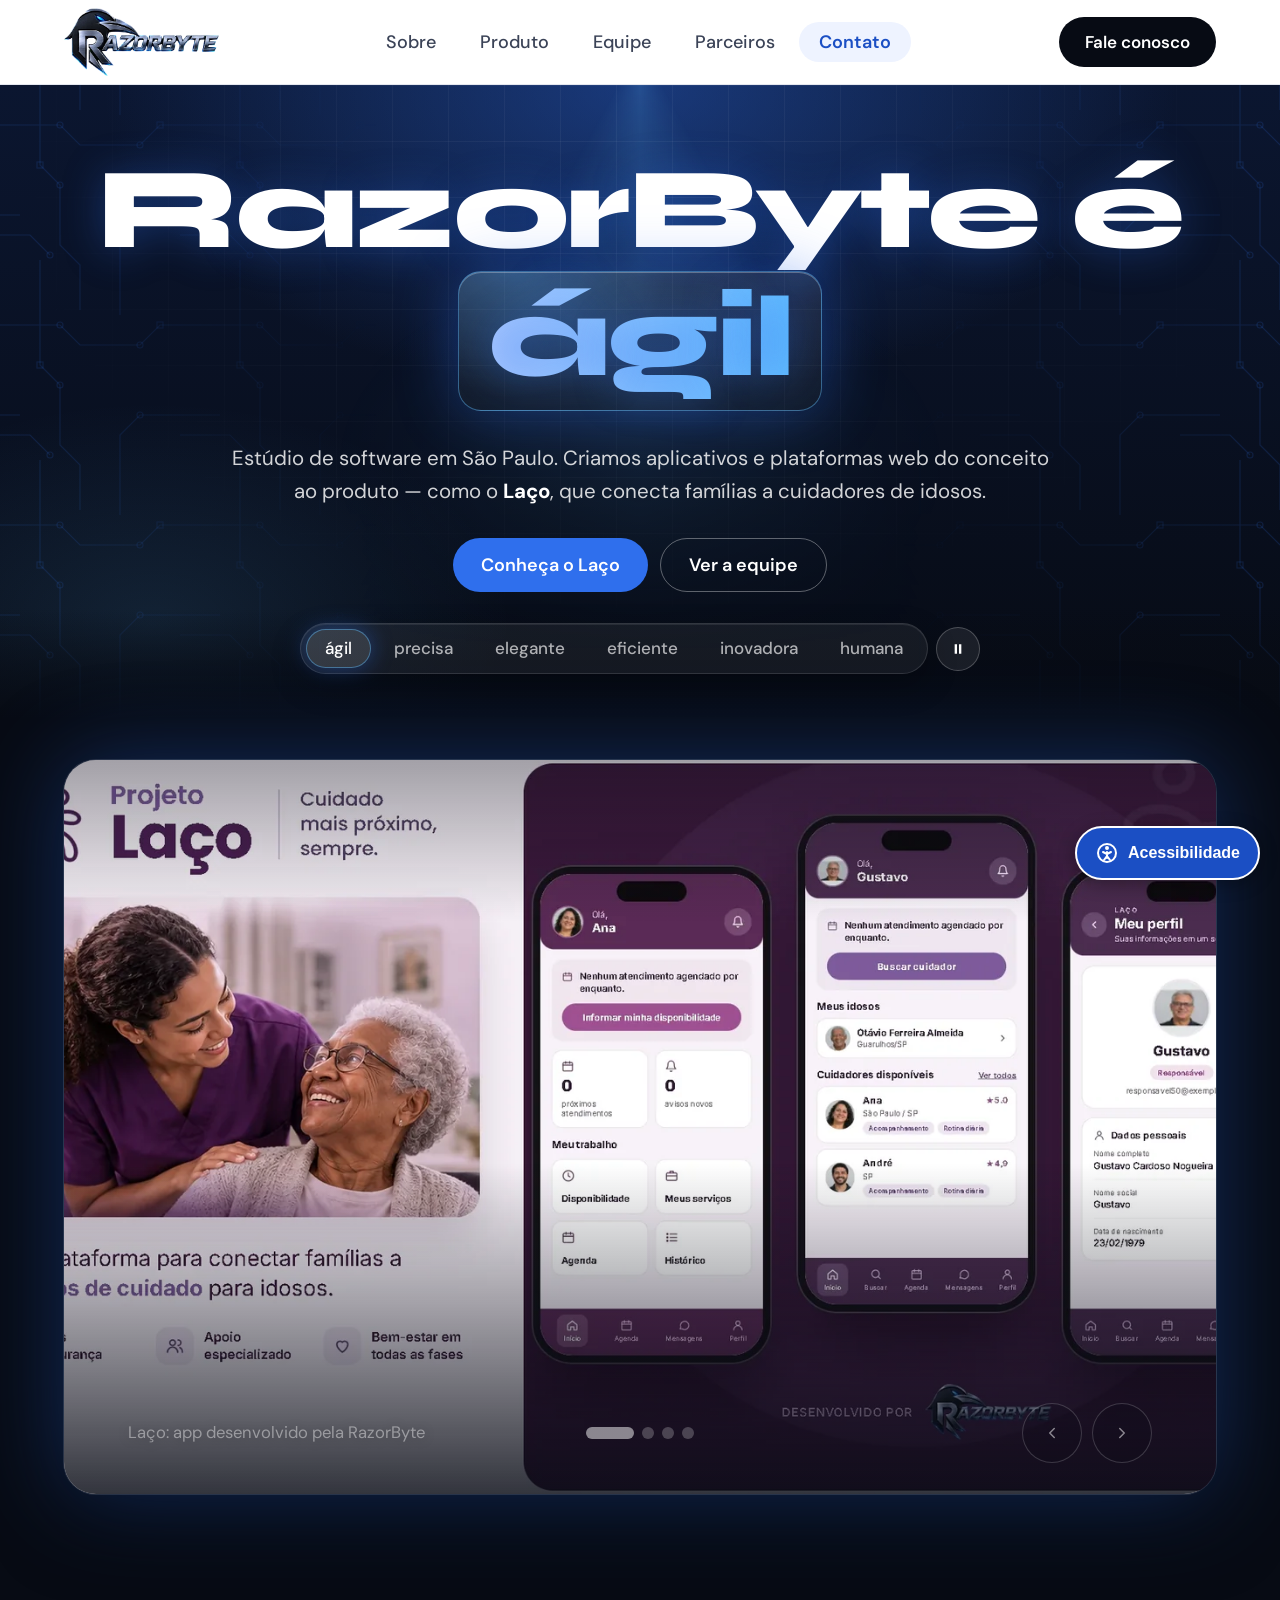
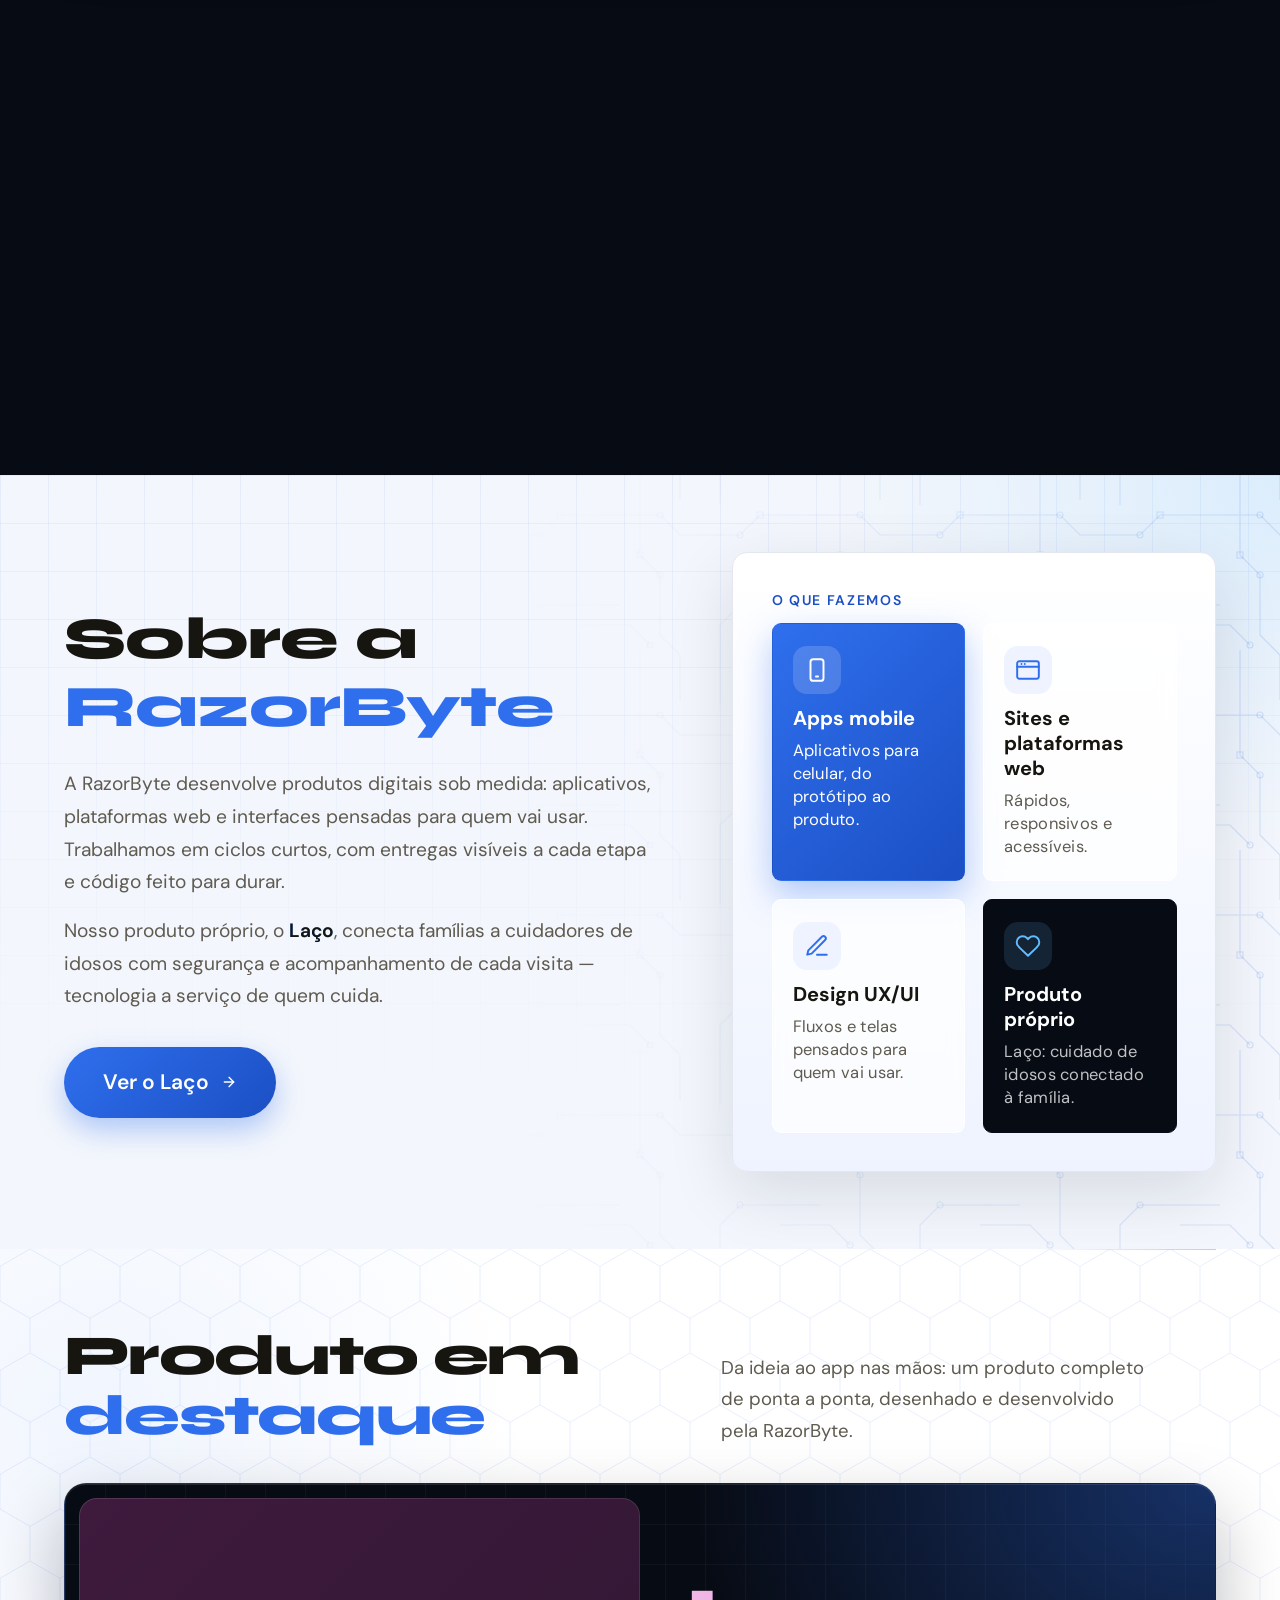
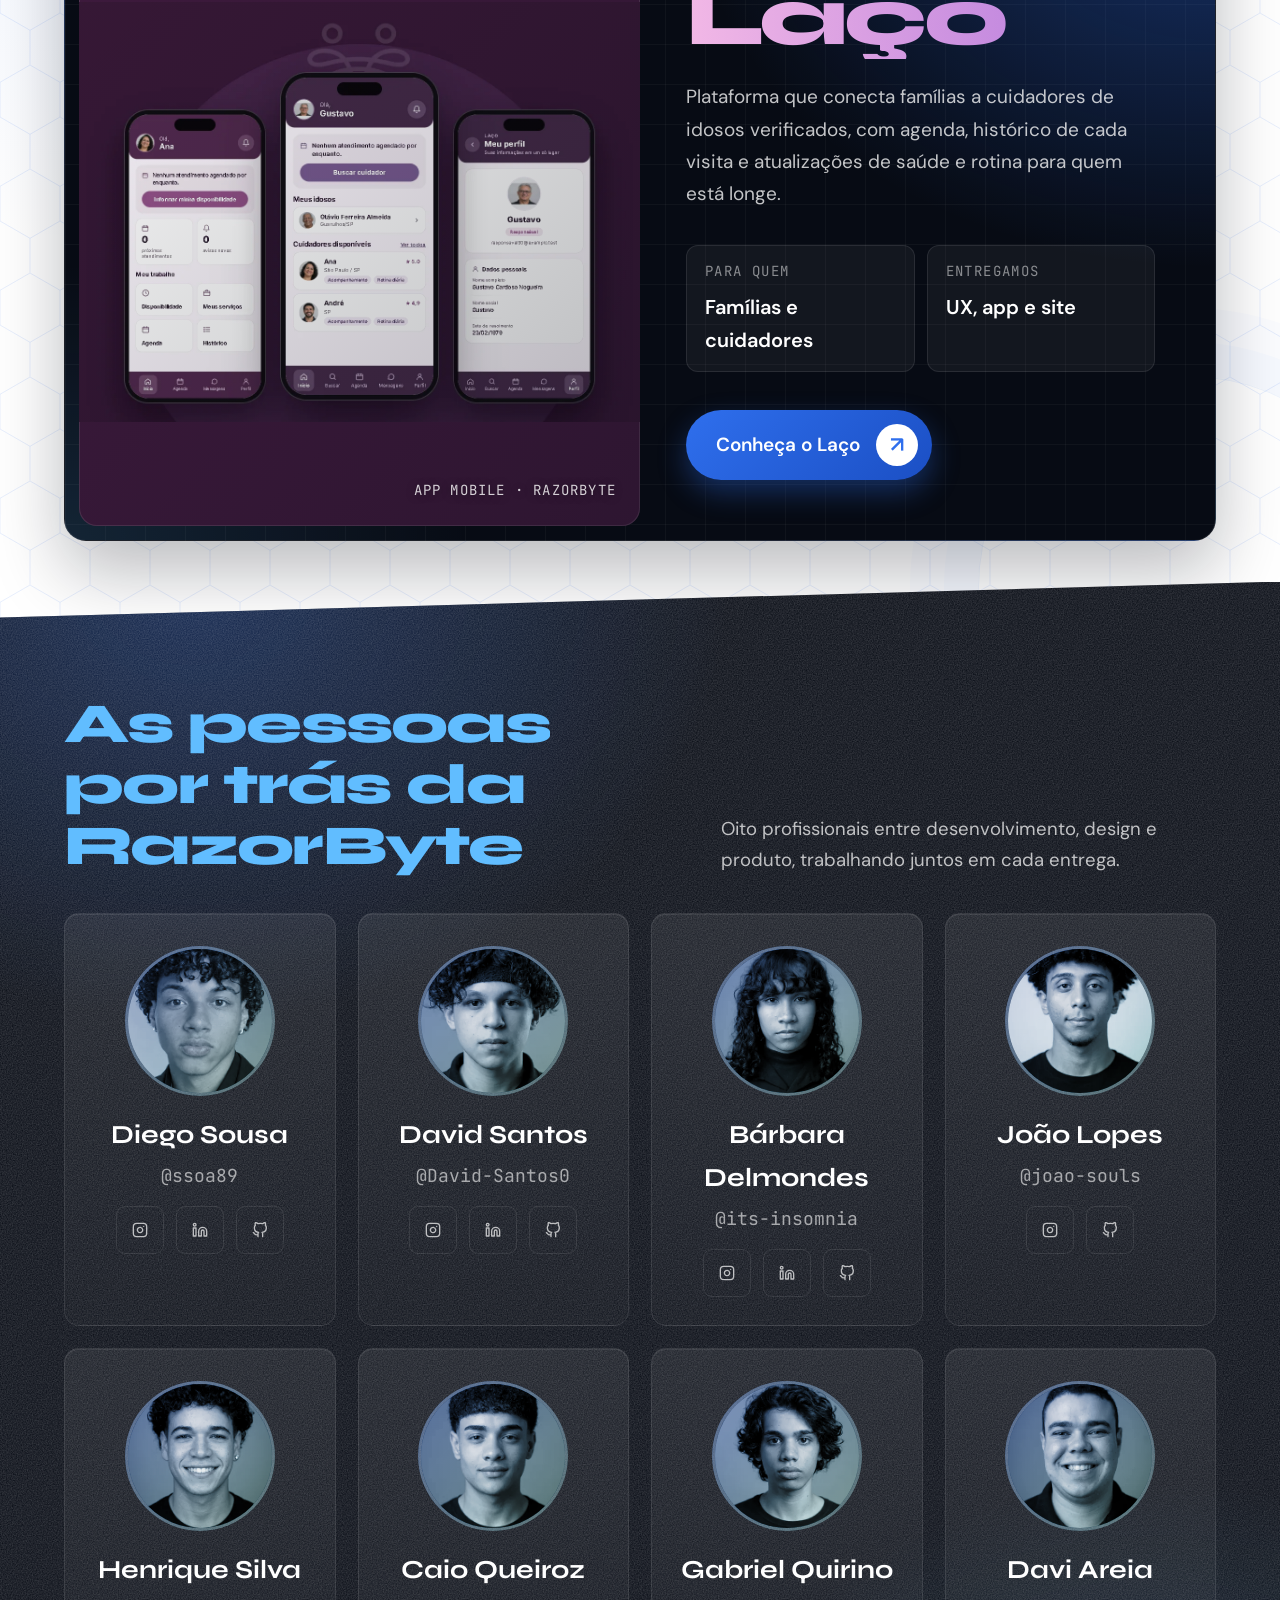
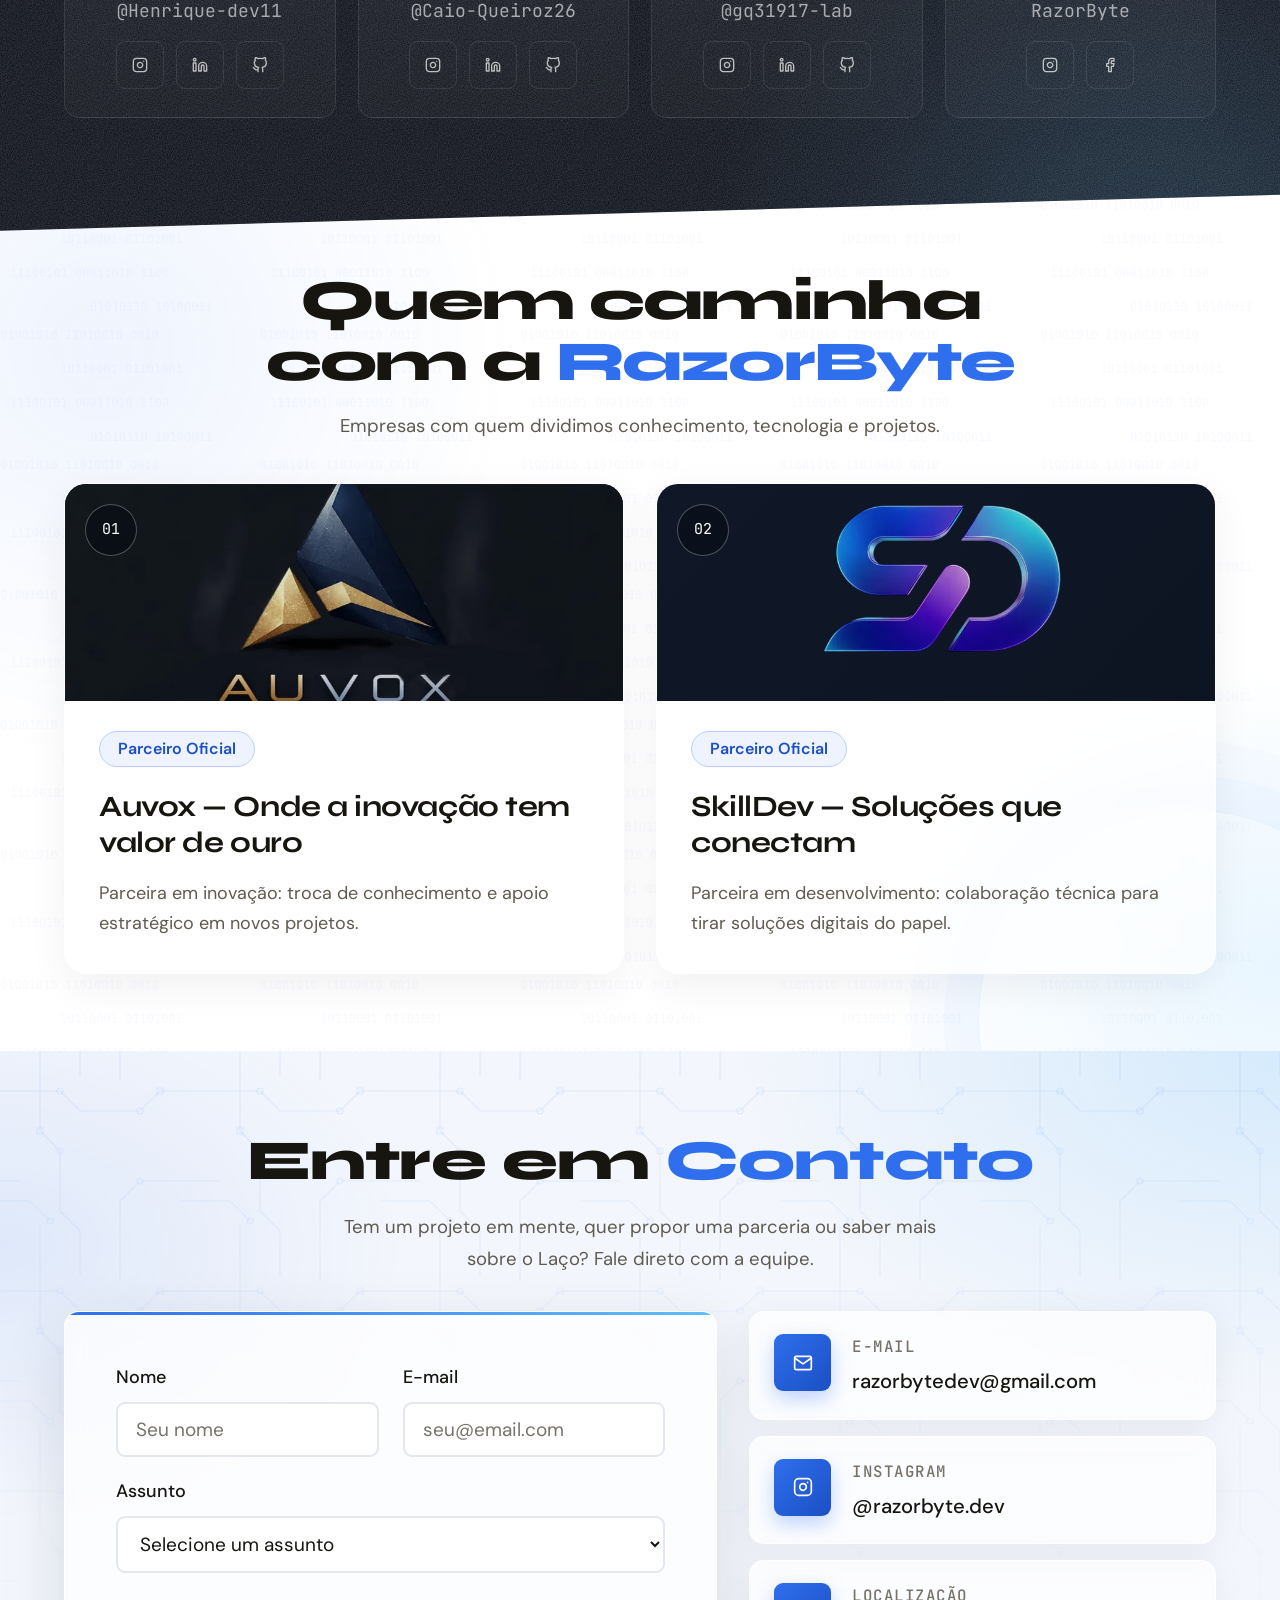
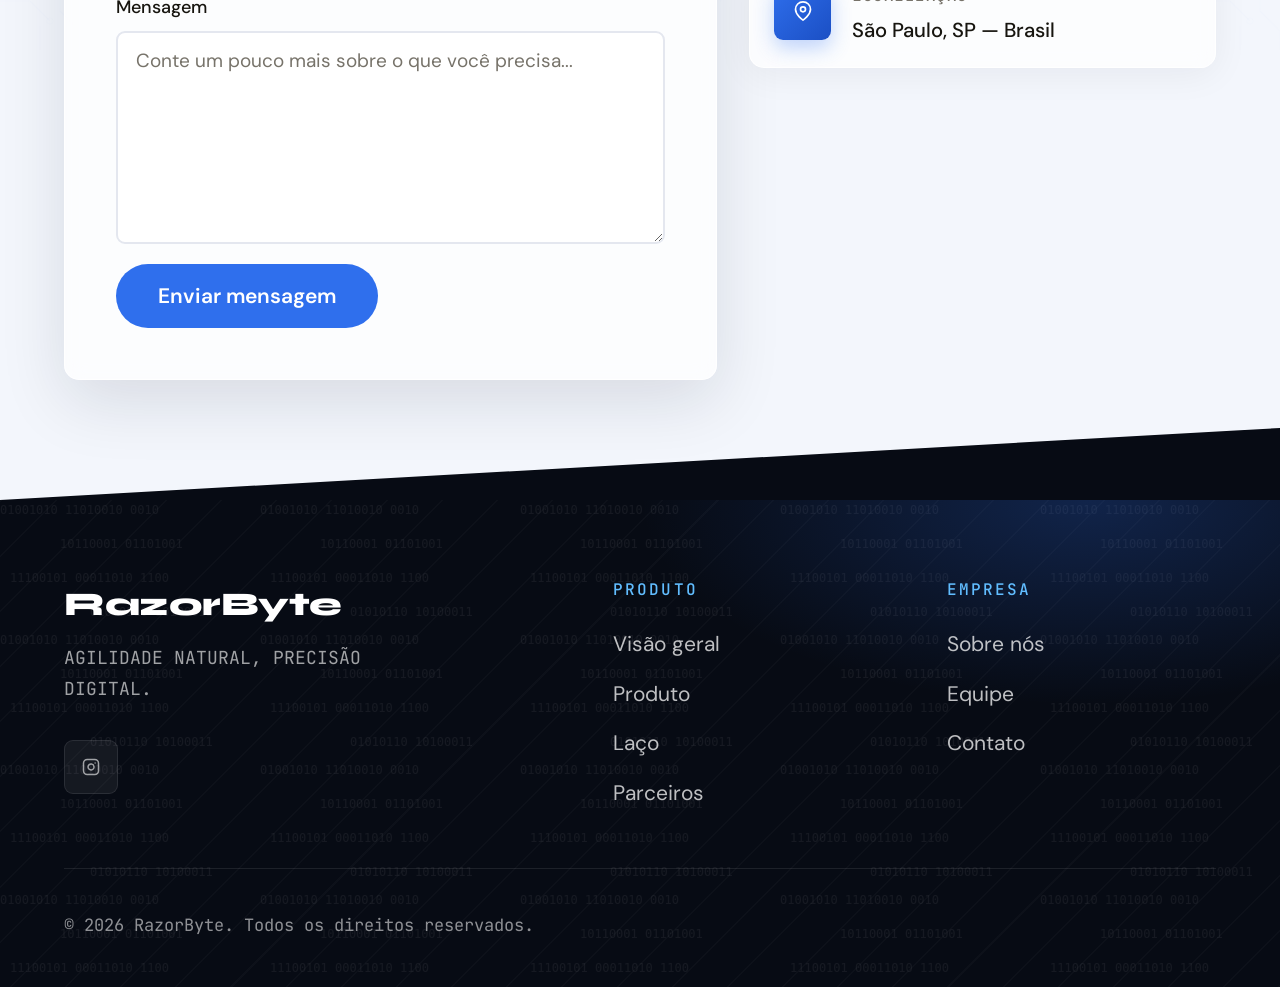
==== commit c93ccf2a: "Usar novas artes do app Laço nos dois sites - RazorByte: apresentação "Desenvolvido por RazorByte" n" ====
--- a/index.html
+++ b/index.html
@@ -73,7 +73,7 @@
     <div class="galeria-frame">
 
       <div class="galeria-track" id="track">
-        <figure class="galeria-slide"><img src="imagi/laco.webp" alt="Telas do app Laço: início, busca de cuidador e perfil" width="1600" height="900" fetchpriority="high"></figure>
+        <figure class="galeria-slide"><img src="imagi/laco-apresentacao.webp" alt="Laço: app desenvolvido pela RazorByte" width="1600" height="900" fetchpriority="high"></figure>
         <figure class="galeria-slide"><img src="imagi/equipe-mosaico.webp" alt="Os 8 integrantes da equipe RazorByte" width="1600" height="870" loading="lazy"></figure>
         <figure class="galeria-slide"><img src="imagi/trabalhoRazor.webp" alt="Equipe RazorByte em sessão de desenvolvimento" width="1600" height="900" loading="lazy"></figure>
         <figure class="galeria-slide"><img src="imagi/visuLaco.webp" alt="Telas de acesso do Laço: boas-vindas, perfil e login" width="1600" height="686" loading="lazy"></figure>
@@ -154,7 +154,7 @@
 
       <article class="project-feature reveal">
         <div class="project-feature-media">
-          <img src="imagi/lacoAnu.webp" alt="Telas do app Laço: login, serviços de cuidadores e boas-vindas" width="1200" height="675" loading="lazy">
+          <img src="imagi/laco-celulares.webp" alt="Três telas do app Laço: painel do cuidador, início da família e perfil" width="1200" height="900" loading="lazy">
           <span class="project-media-caption">APP MOBILE · RAZORBYTE</span>
         </div>
 
--- a/style.css
+++ b/style.css
@@ -58,7 +58,7 @@
   ::-webkit-scrollbar{ width:9px; }
   ::-webkit-scrollbar-track{ background: var(--papel-2); }
   ::-webkit-scrollbar-thumb{ background: var(--azul-mid); border-radius:99px; }
-  ::selection{ background: var(--azul); color: var(--branco); }
+  ::selection{ background: var(--azul); color: #fff; }
   
   .grad-text{
     background: linear-gradient(90deg, var(--azul), var(--cyan));
@@ -175,7 +175,7 @@
   font-family: 'DM Sans', sans-serif;
   font-size: 17px;
   font-weight: 600;
-  color: var(--branco);
+  color: #fff;
   text-decoration: none;
   background: linear-gradient(135deg, var(--azul) 0%, var(--azul-dark) 100%);
   border-radius: 12px;
@@ -409,7 +409,7 @@
   gap: 24px;
   padding: clamp(20px, 3.5vh, 44px) clamp(24px, 5vw, 72px);
   margin: 0;
-  color: var(--branco);
+  color: #fff;
   /* a barra só aparece conforme o carrossel cresce */
   opacity: calc(0.5 + 0.5 * var(--p));
 }
@@ -468,7 +468,7 @@
   background: rgba(7,11,20,0.35);
   backdrop-filter: blur(10px);
   -webkit-backdrop-filter: blur(10px);
-  color: var(--branco);
+  color: #fff;
   cursor: pointer;
   transition: background var(--trans), border-color var(--trans), transform 0.15s;
 }
@@ -859,7 +859,7 @@
   gap: 16px;
   margin-top: auto;
   padding: 14px 14px 14px 30px;
-  color: var(--branco);
+  color: #fff;
   background: var(--azul);
   border-radius: 999px;
   font-size: 19px;
@@ -1048,7 +1048,7 @@
   .member-soc:hover{
     background: var(--azul);
     border-color: var(--azul);
-    color: var(--branco);
+    color: #fff;
   }
   
   /* ═══════════════════════════════════════════
@@ -1158,7 +1158,7 @@
     display:grid;
     width: 52px; height: 52px;
     place-items:center;
-    color: var(--branco);
+    color: #fff;
     background: rgba(7,11,20,0.56);
     border:1px solid rgba(255,255,255,0.28);
     border-radius:50%;
@@ -1280,7 +1280,7 @@
     gap:12px;
     padding:18px 42px;
     background: var(--azul);
-    color: var(--branco);
+    color: #fff;
     border:none;
     border-radius:148.5px;
     font-size:21px;
@@ -1391,7 +1391,7 @@
   footer{
     position:relative;
     background: var(--ink);
-    color: var(--branco);
+    color: #fff;
     font-family:'DM Sans', sans-serif;
     padding: var(--sec-y) var(--gutter) 48px;
     overflow:hidden;
@@ -1415,7 +1415,7 @@
     font-family:'Syne', sans-serif;
     font-size:33px;
     font-weight:800;
-    color: var(--branco);
+    color: #fff;
     letter-spacing:-0.45px;
     margin-bottom:12px;
   }
@@ -1443,7 +1443,7 @@
   .footer-social-btn:hover{
     background: var(--azul);
     border-color: var(--azul);
-    color: var(--branco);
+    color: #fff;
   }
   .footer-col-title{
     font-family:'JetBrains Mono', monospace;
@@ -1466,7 +1466,7 @@
     font-size:21px;
     transition: color 0.2s;
   }
-  .footer-col ul li a:hover{ color: var(--branco); }
+  .footer-col ul li a:hover{ color: #fff; }
   .footer-bottom{
     display:flex;
     justify-content:space-between;
@@ -1684,7 +1684,7 @@
   background: linear-gradient(135deg, var(--azul), var(--azul-dark)); border-color: transparent;
   box-shadow: 0 14px 34px color-mix(in srgb, var(--azul) 35%, transparent);
 }
-.about-stat:first-child .about-stat-n, .about-stat:first-child .about-stat-l{ color: var(--branco); }
+.about-stat:first-child .about-stat-n, .about-stat:first-child .about-stat-l{ color: #fff; }
 .about-stat:last-child{ background: var(--ink); border-color: var(--ink); }
 .about-stat:last-child .about-stat-n{ color: var(--cyan); }
 .about-stat:last-child .about-stat-l{ color: rgba(255,255,255,0.75); }
@@ -1711,7 +1711,7 @@
   --cut: 36px;
   position:relative; z-index:1; margin: calc(var(--cut) * -1) 0;
   padding: calc(var(--sec-y) + var(--cut)) var(--gutter);
-  color: var(--branco);
+  color: #fff;
   background:
     radial-gradient(60% 50% at 15% 0%, rgba(47,111,237,0.28), transparent 70%),
     radial-gradient(50% 40% at 90% 100%, rgba(97,189,255,0.16), transparent 70%),
@@ -1724,7 +1724,7 @@
   opacity:0.35;
 }
 #equipe .equipe-inner, #equipe .equipe-grid{ position:relative; z-index:1; }
-#equipe .title{ color: var(--branco); }
+#equipe .title{ color: #fff; }
 #equipe .title span{ color: var(--cyan); }
 #equipe .equipe-sub{ color: rgba(255,255,255,0.72); }
 #equipe .member-card{
@@ -1733,11 +1733,11 @@
   box-shadow: inset 0 1px 0 rgba(255,255,255,0.08);
 }
 #equipe .member-card:hover{ border-color: color-mix(in srgb, var(--cyan) 60%, transparent); box-shadow: 0 24px 50px rgba(0,0,0,0.4); }
-#equipe .member-name{ color: var(--branco); }
+#equipe .member-name{ color: #fff; }
 #equipe .member-role{ color: rgba(255,255,255,0.6); }
 #equipe .member-photo{ border-color: rgba(255,255,255,0.2); }
 #equipe .member-soc{ border-color: var(--ink-line); color: rgba(255,255,255,0.7); }
-#equipe .member-soc:hover{ color: var(--branco); }
+#equipe .member-soc:hover{ color: #fff; }
 
 /* parceiros e contato */
 .partner-card{ background: linear-gradient(180deg, var(--branco), var(--papel-2)); }
@@ -1747,7 +1747,7 @@
   background: linear-gradient(90deg, var(--azul), var(--cyan));
 }
 .info-icon{
-  background: linear-gradient(135deg, var(--azul), var(--azul-dark)); color: var(--branco);
+  background: linear-gradient(135deg, var(--azul), var(--azul-dark)); color: #fff;
   box-shadow: 0 8px 20px color-mix(in srgb, var(--azul) 30%, transparent);
 }
 
@@ -1796,7 +1796,7 @@
 }
 .project-details > div + div{ padding-left: 18px; border-left: 1px solid var(--ink-line); }
 .project-detail-label{ color: rgba(255,255,255,0.5); }
-.project-details strong{ color: var(--branco); }
+.project-details strong{ color: #fff; }
 .project-cta{
   background: linear-gradient(135deg, var(--azul), var(--azul-dark));
   box-shadow: 0 0 0 1px color-mix(in srgb, var(--cyan) 35%, transparent), 0 12px 30px color-mix(in srgb, var(--azul) 45%, transparent);
@@ -1897,7 +1897,7 @@
 /* ── PALCO ESCURO: hero ── */
 .hero-top{
   --grid-line: rgba(255,255,255,0.05);
-  color: var(--branco);
+  color: #fff;
   background:
     radial-gradient(60% 70% at 50% 0%, rgba(47,111,237,0.40), transparent 70%),
     radial-gradient(40% 50% at 12% 85%, rgba(97,189,255,0.12), transparent 70%),
@@ -1910,7 +1910,7 @@
   -webkit-mask-image: linear-gradient(180deg, #000, transparent 90%);
           mask-image: linear-gradient(180deg, #000, transparent 90%);
 }
-.hero-h1{ color: var(--branco); text-shadow: 0 2px 40px rgba(47,111,237,0.35); }
+.hero-h1{ color: #fff; text-shadow: 0 2px 40px rgba(47,111,237,0.35); }
 .hl{
   color: var(--cyan);
   border-color: color-mix(in srgb, var(--cyan) 45%, transparent);
@@ -1923,9 +1923,9 @@
 .hl-text{ background: linear-gradient(90deg, #a9c8ff, var(--cyan)); -webkit-background-clip: text; background-clip: text; color: transparent; }
 .hero-options{ background: var(--glass-dark); border-color: var(--glass-dark-line); box-shadow: inset 0 1px 0 rgba(255,255,255,0.08), 0 12px 30px rgba(0,0,0,0.25); }
 .hero-opt{ color: rgba(255,255,255,0.66); }
-.hero-opt:hover{ color: var(--branco); }
+.hero-opt:hover{ color: #fff; }
 .hero-opt.active{
-  color: var(--branco); background: rgba(255,255,255,0.12);
+  color: #fff; background: rgba(255,255,255,0.12);
   border-color: color-mix(in srgb, var(--cyan) 45%, transparent);
   box-shadow: 0 0 22px var(--glow-azul);
 }
@@ -2137,3 +2137,8 @@
 .about-stat.svc:first-child .svc-t{ color: #fff; }
 .about-stat.svc:last-child .svc-ico{ background: rgba(97,189,255,0.14); color: var(--cyan); }
 .about-stat.svc:last-child .svc-t{ color: #fff; }
+
+/* card do produto: mostra a arte inteira dos celulares, completando com o roxo do fundo dela */
+.project-feature-media{ background: #3e1a3d; }
+.project-feature-media img{ object-fit: contain; }
+.project-feature:hover .project-feature-media img{ transform: scale(1.03); }
--- a/acessibilidade.css
+++ b/acessibilidade.css
@@ -59,6 +59,23 @@
 html.a11y-site-razorbyte.a11y-theme-dark .form-inp{background:var(--papel);color:var(--tinta);border-color:var(--borda)}
 html.a11y-site-razorbyte.a11y-theme-dark .form-success{background:#14271d;color:#bcf0ca;border-color:#2f6545}
 html.a11y-site-razorbyte.a11y-theme-dark .form-error{background:#35191c;color:#ffc5c5;border-color:#7e363d}
+/* Tema escuro: contraste de itens que ficavam ilegíveis */
+html.a11y-site-razorbyte.a11y-theme-dark .btn-cta{background:#2f6fed;color:#fff}
+html.a11y-site-razorbyte.a11y-theme-dark .btn-cta:hover{background:#1b4fc4}
+html.a11y-site-razorbyte.a11y-theme-dark .about-stat{background:var(--papel-2);border-color:var(--borda)}
+html.a11y-site-razorbyte.a11y-theme-dark .about-stat:first-child{background:#2f6fed;border-color:#2f6fed}
+html.a11y-site-razorbyte.a11y-theme-dark .about-stat:last-child{background:#070b14;border-color:var(--borda)}
+html.a11y-site-razorbyte.a11y-theme-dark .about-stat .about-stat-l{color:var(--tinta-60)}
+html.a11y-site-razorbyte.a11y-theme-dark .about-stat:first-child .about-stat-l{color:rgba(255,255,255,.88)}
+html.a11y-site-razorbyte.a11y-theme-dark .svc-ico{background:var(--azul-light);color:var(--azul)}
+html.a11y-site-laco.a11y-theme-dark .logo img{filter:brightness(0) invert(1)}
+html.a11y-site-laco.a11y-theme-dark .nav a:hover{background:#38263f;color:#fbf6fc}
+html.a11y-site-laco.a11y-theme-dark .btn-deep:hover{background:#8e3f83;color:#fff}
+html.a11y-site-razorbyte.a11y-theme-dark :is(.form-btn,.hero-btn-main){background:#2f6fed;color:#fff}
+html.a11y-site-razorbyte.a11y-theme-dark :is(.form-btn,.hero-btn-main):hover{background:#1b4fc4}
+html.a11y-site-razorbyte.a11y-theme-dark .project-cta{background:linear-gradient(135deg,#2f6fed,#1b4fc4);color:#fff}
+html.a11y-site-razorbyte.a11y-theme-dark .site-nav a{color:var(--tinta-60)}
+html.a11y-site-razorbyte.a11y-theme-dark .site-nav a:hover,html.a11y-site-razorbyte.a11y-theme-dark .site-nav a.active{color:var(--tinta);background:var(--azul-light)}
 html.a11y-theme-dark .a11y-widget{color-scheme:dark}
 html.a11y-theme-light{color-scheme:light}
 @media(max-width:480px){.a11y-widget{right:12px;bottom:12px}.a11y-trigger{min-height:50px;padding:0 14px}.a11y-panel{bottom:60px}}
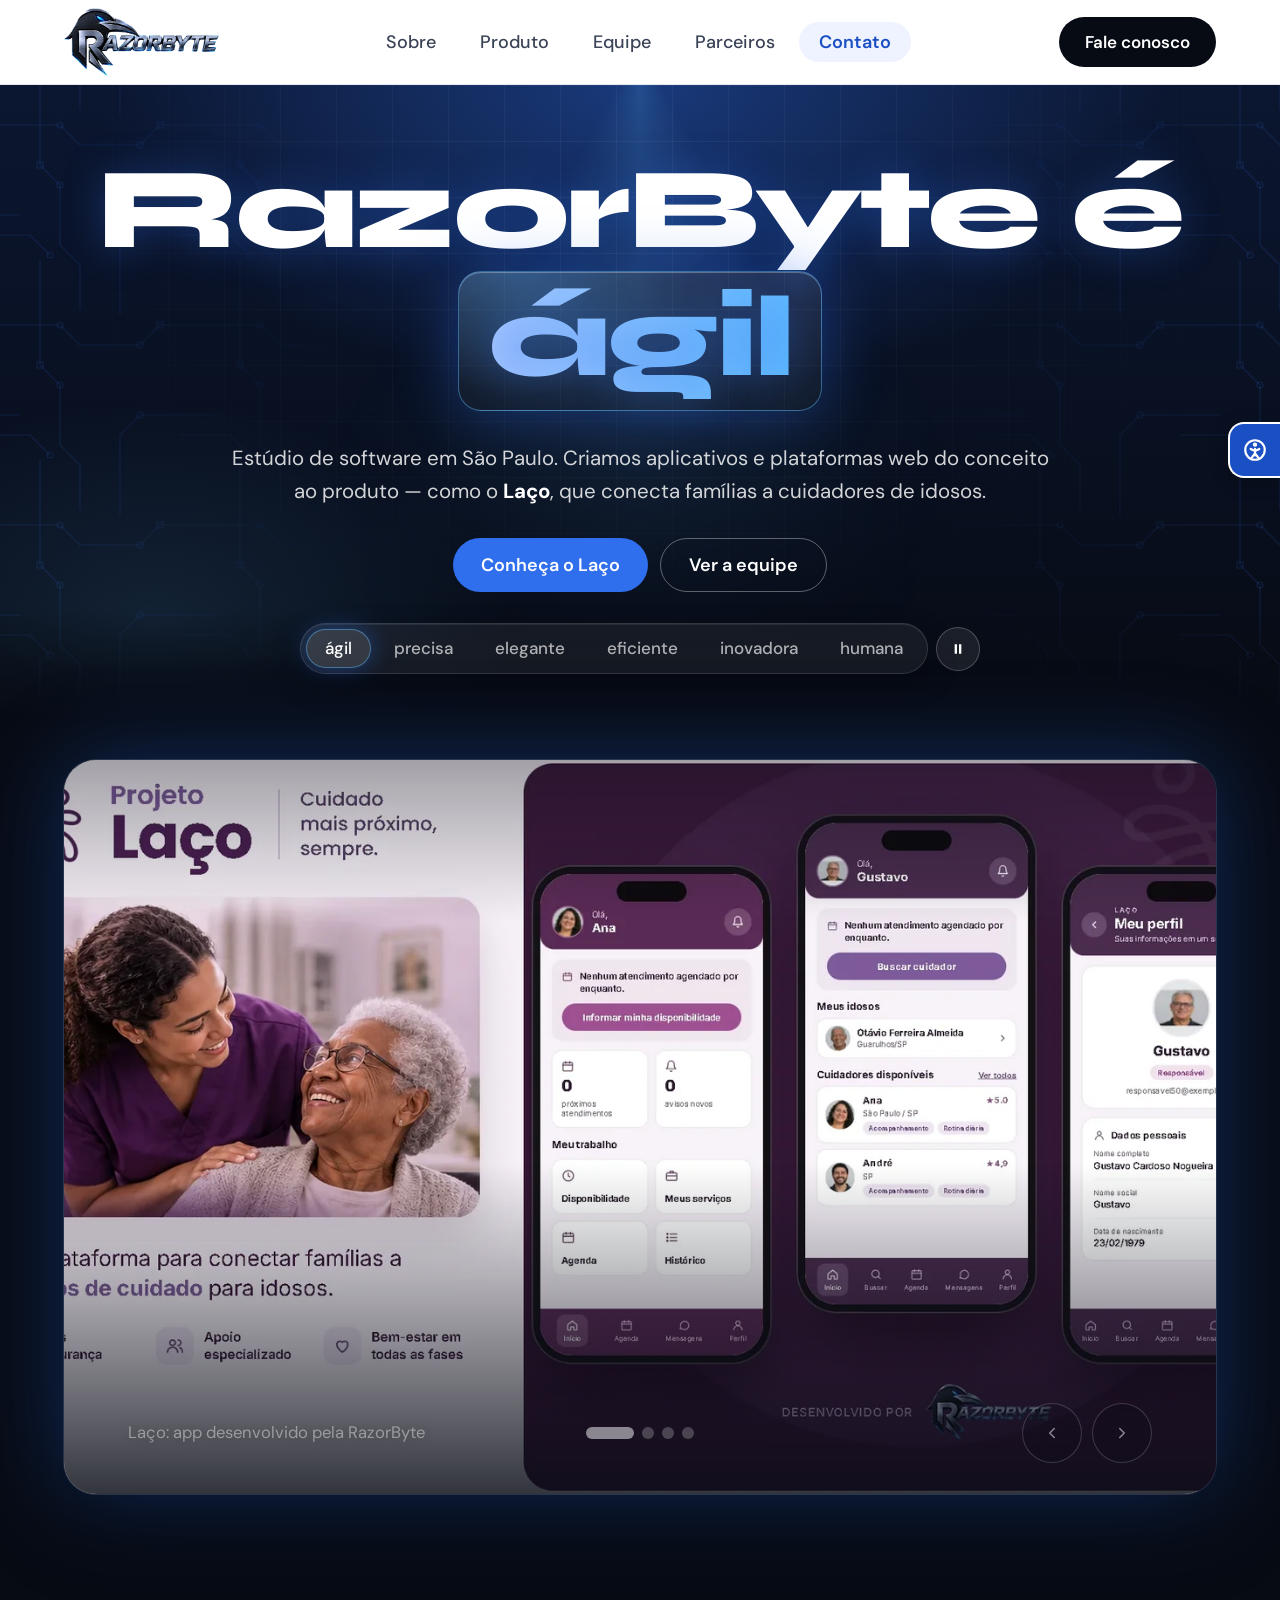
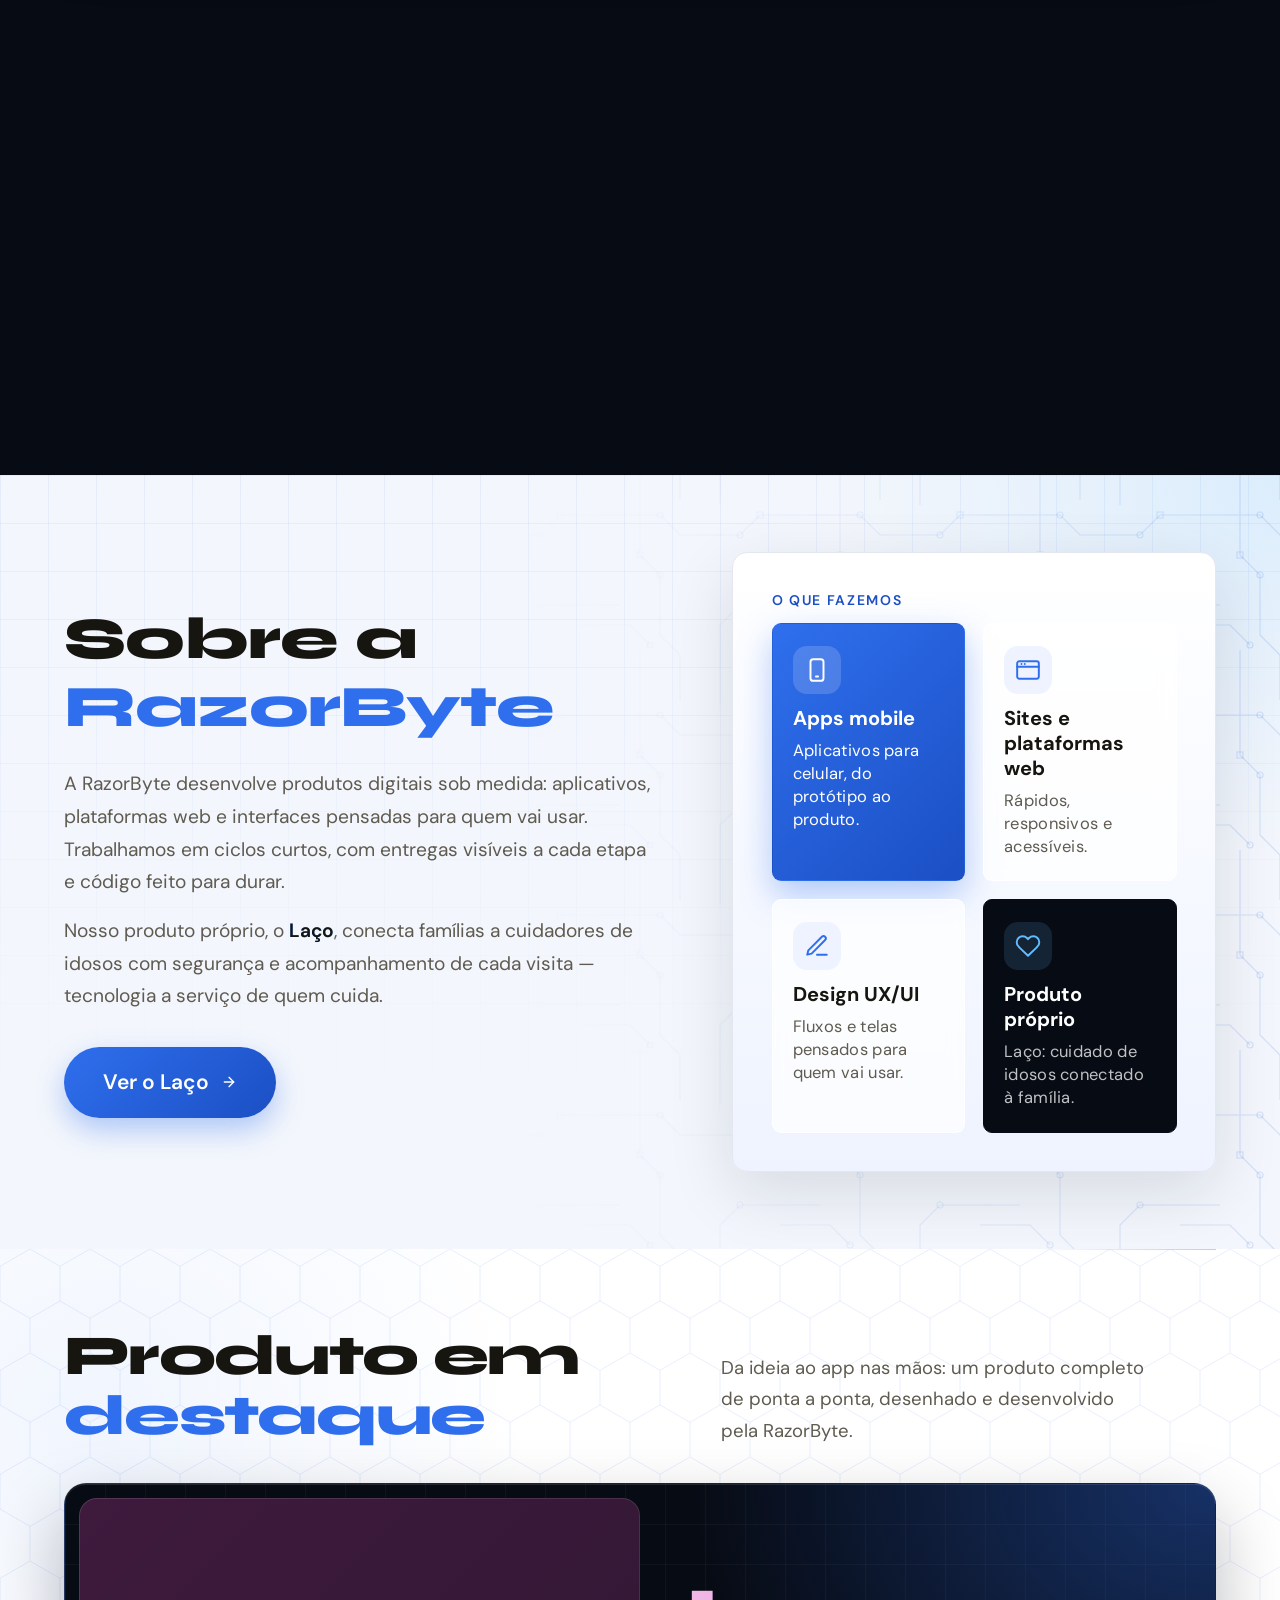
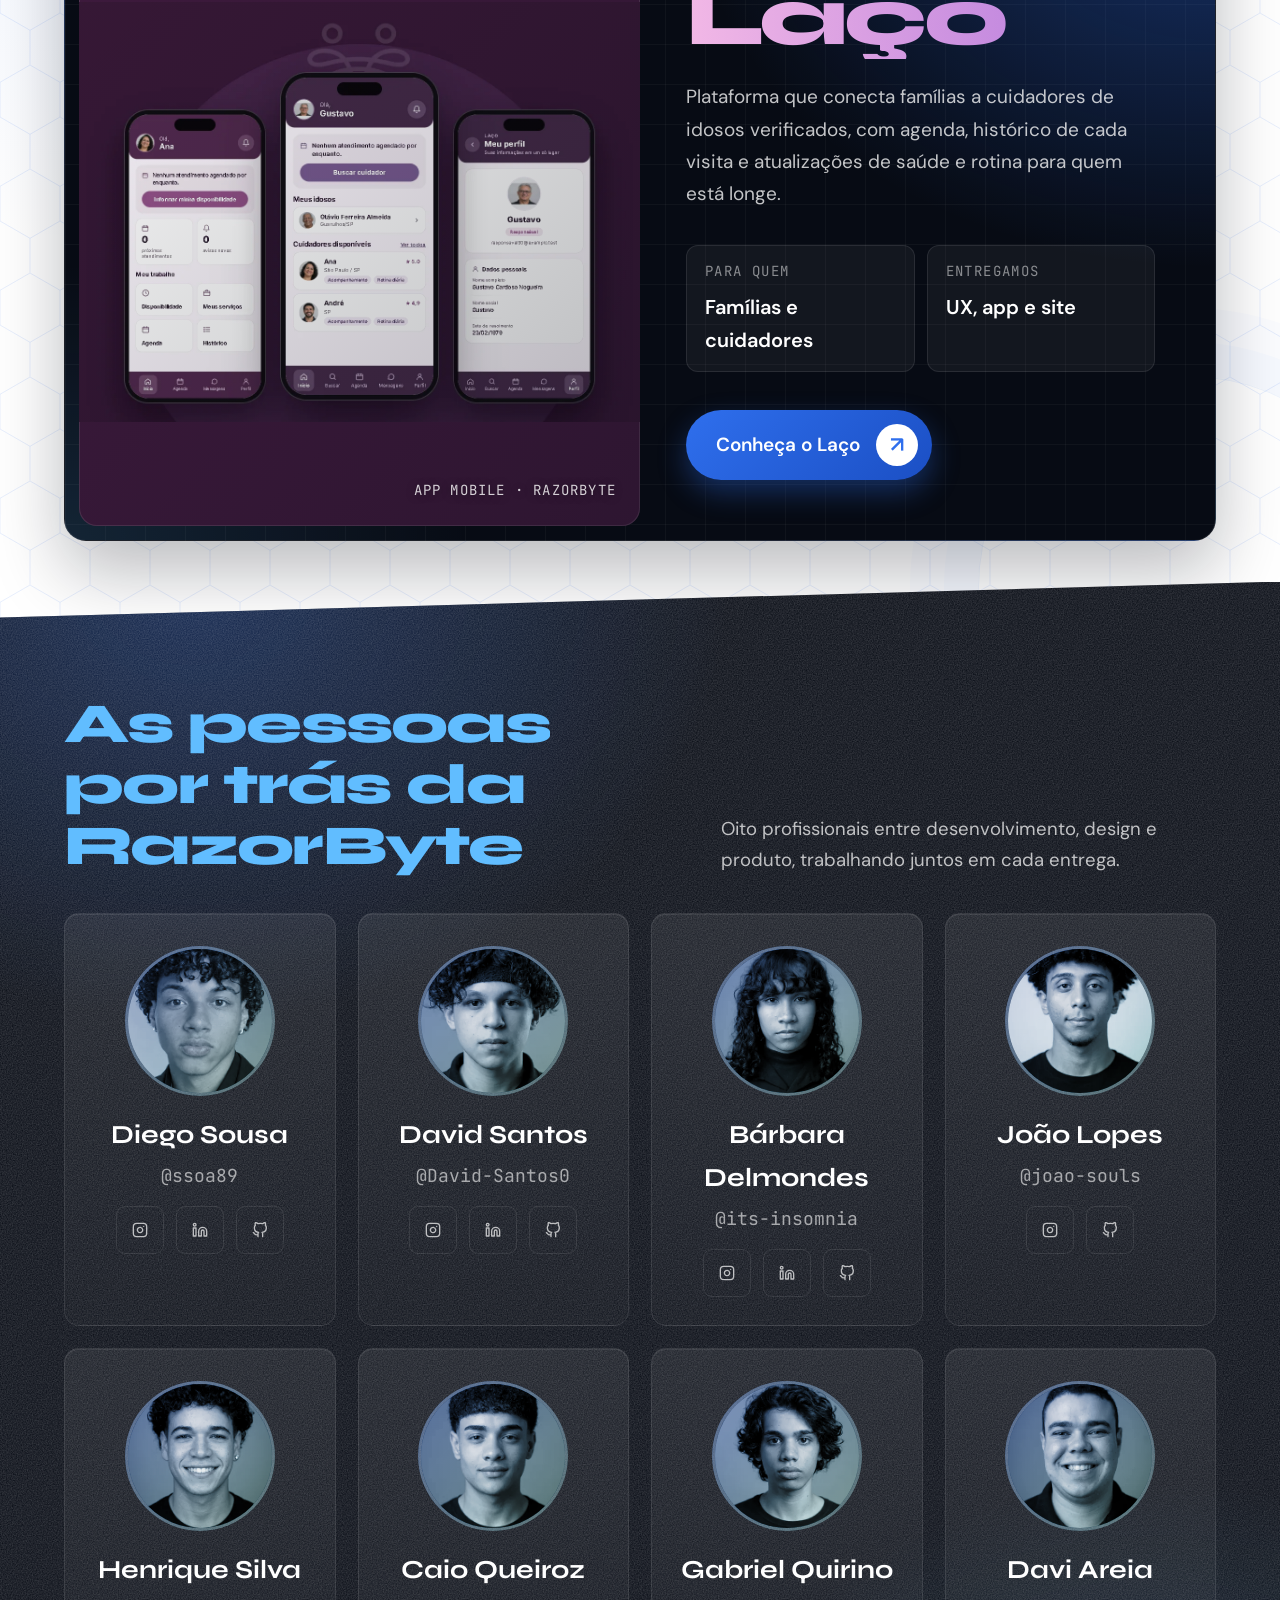
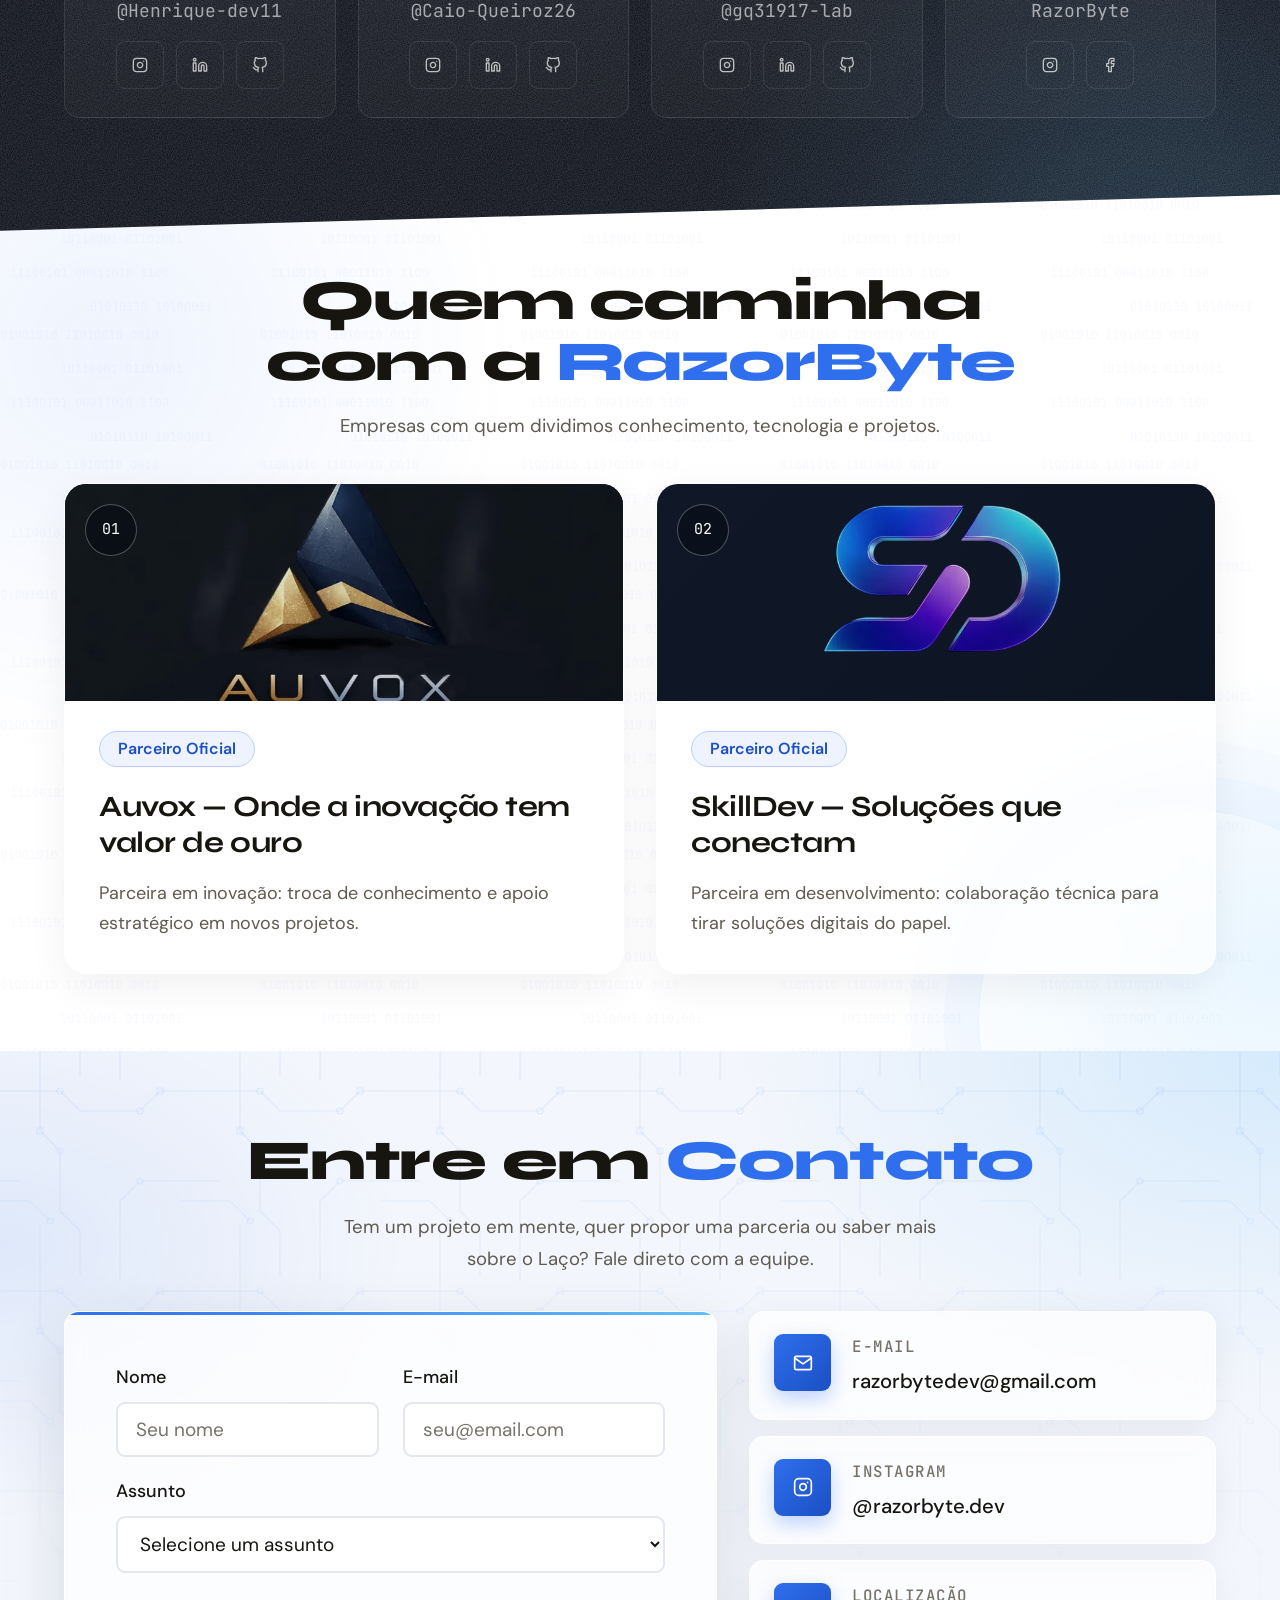
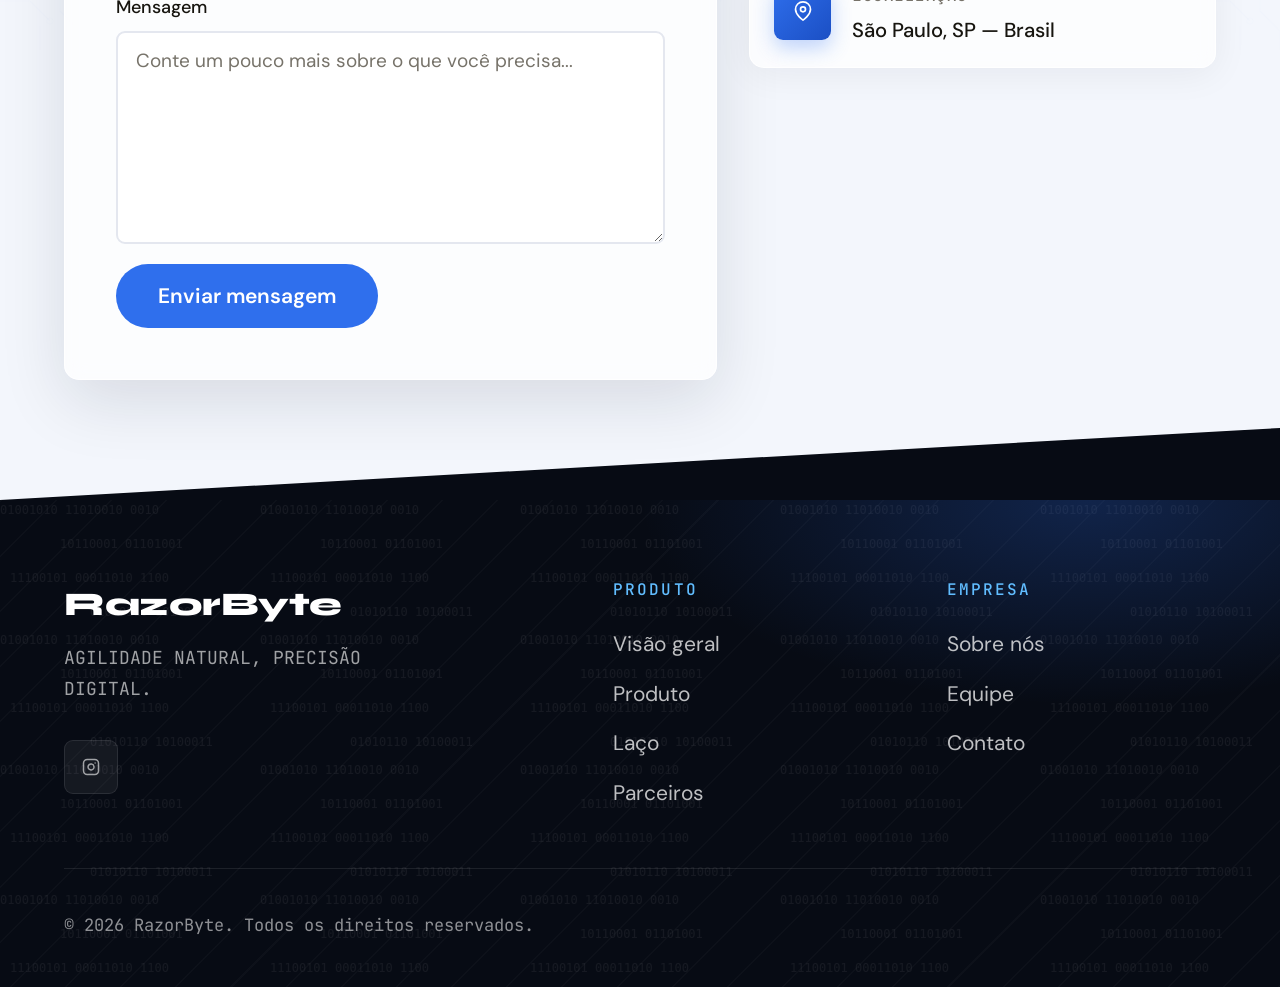
==== commit dbc92180: "Novos slides no carrossel e botão de acessibilidade como aba lateral - Carrossel da RazorByte: slide" ====
--- a/index.html
+++ b/index.html
@@ -74,9 +74,9 @@
 
       <div class="galeria-track" id="track">
         <figure class="galeria-slide"><img src="imagi/laco-apresentacao.webp" alt="Laço: app desenvolvido pela RazorByte" width="1600" height="900" fetchpriority="high"></figure>
-        <figure class="galeria-slide"><img src="imagi/equipe-mosaico.webp" alt="Os 8 integrantes da equipe RazorByte" width="1600" height="870" loading="lazy"></figure>
+        <figure class="galeria-slide"><img src="imagi/slide-servicos.webp" alt="O que fazemos: apps, sites e design de interfaces" width="1600" height="870" loading="lazy"></figure>
         <figure class="galeria-slide"><img src="imagi/trabalhoRazor.webp" alt="Equipe RazorByte em sessão de desenvolvimento" width="1600" height="900" loading="lazy"></figure>
-        <figure class="galeria-slide"><img src="imagi/visuLaco.webp" alt="Telas de acesso do Laço: boas-vindas, perfil e login" width="1600" height="686" loading="lazy"></figure>
+        <figure class="galeria-slide"><img src="imagi/slide-laco.webp" alt="Laço: cuidado que conecta famílias e cuidadores" width="1600" height="870" loading="lazy"></figure>
       </div>
 
       <div class="galeria-bar">
--- a/acessibilidade.css
+++ b/acessibilidade.css
@@ -80,3 +80,12 @@
 html.a11y-theme-light{color-scheme:light}
 @media(max-width:480px){.a11y-widget{right:12px;bottom:12px}.a11y-trigger{min-height:50px;padding:0 14px}.a11y-panel{bottom:60px}}
 @media(prefers-reduced-motion:reduce){.a11y-skip-link{transition:none}}
+
+/* Botão como aba lateral (meio da tela, à direita): não cobre as setas
+   dos carrosséis nem os botões do canto inferior. O texto segue no aria-label. */
+.a11y-widget{right:0;bottom:auto;top:50%;transform:translateY(-50%)}
+.a11y-trigger{min-height:0;width:52px;height:56px;padding:0;justify-content:center;border-right:0;border-radius:16px 0 0 16px;box-shadow:0 4px 18px #0004}
+.a11y-trigger span{position:absolute;width:1px;height:1px;overflow:hidden;clip:rect(0 0 0 0);white-space:nowrap}
+.a11y-trigger svg{width:26px;height:26px}
+.a11y-panel{right:60px;bottom:auto;top:50%;transform:translateY(-50%);max-height:min(620px,calc(100dvh - 24px))}
+@media(max-width:480px){.a11y-widget{right:0;bottom:auto}.a11y-trigger{width:38px;height:48px;padding:0;border-radius:12px 0 0 12px}.a11y-trigger svg{width:22px;height:22px}.a11y-panel{right:46px;bottom:auto;width:calc(100vw - 58px)}}
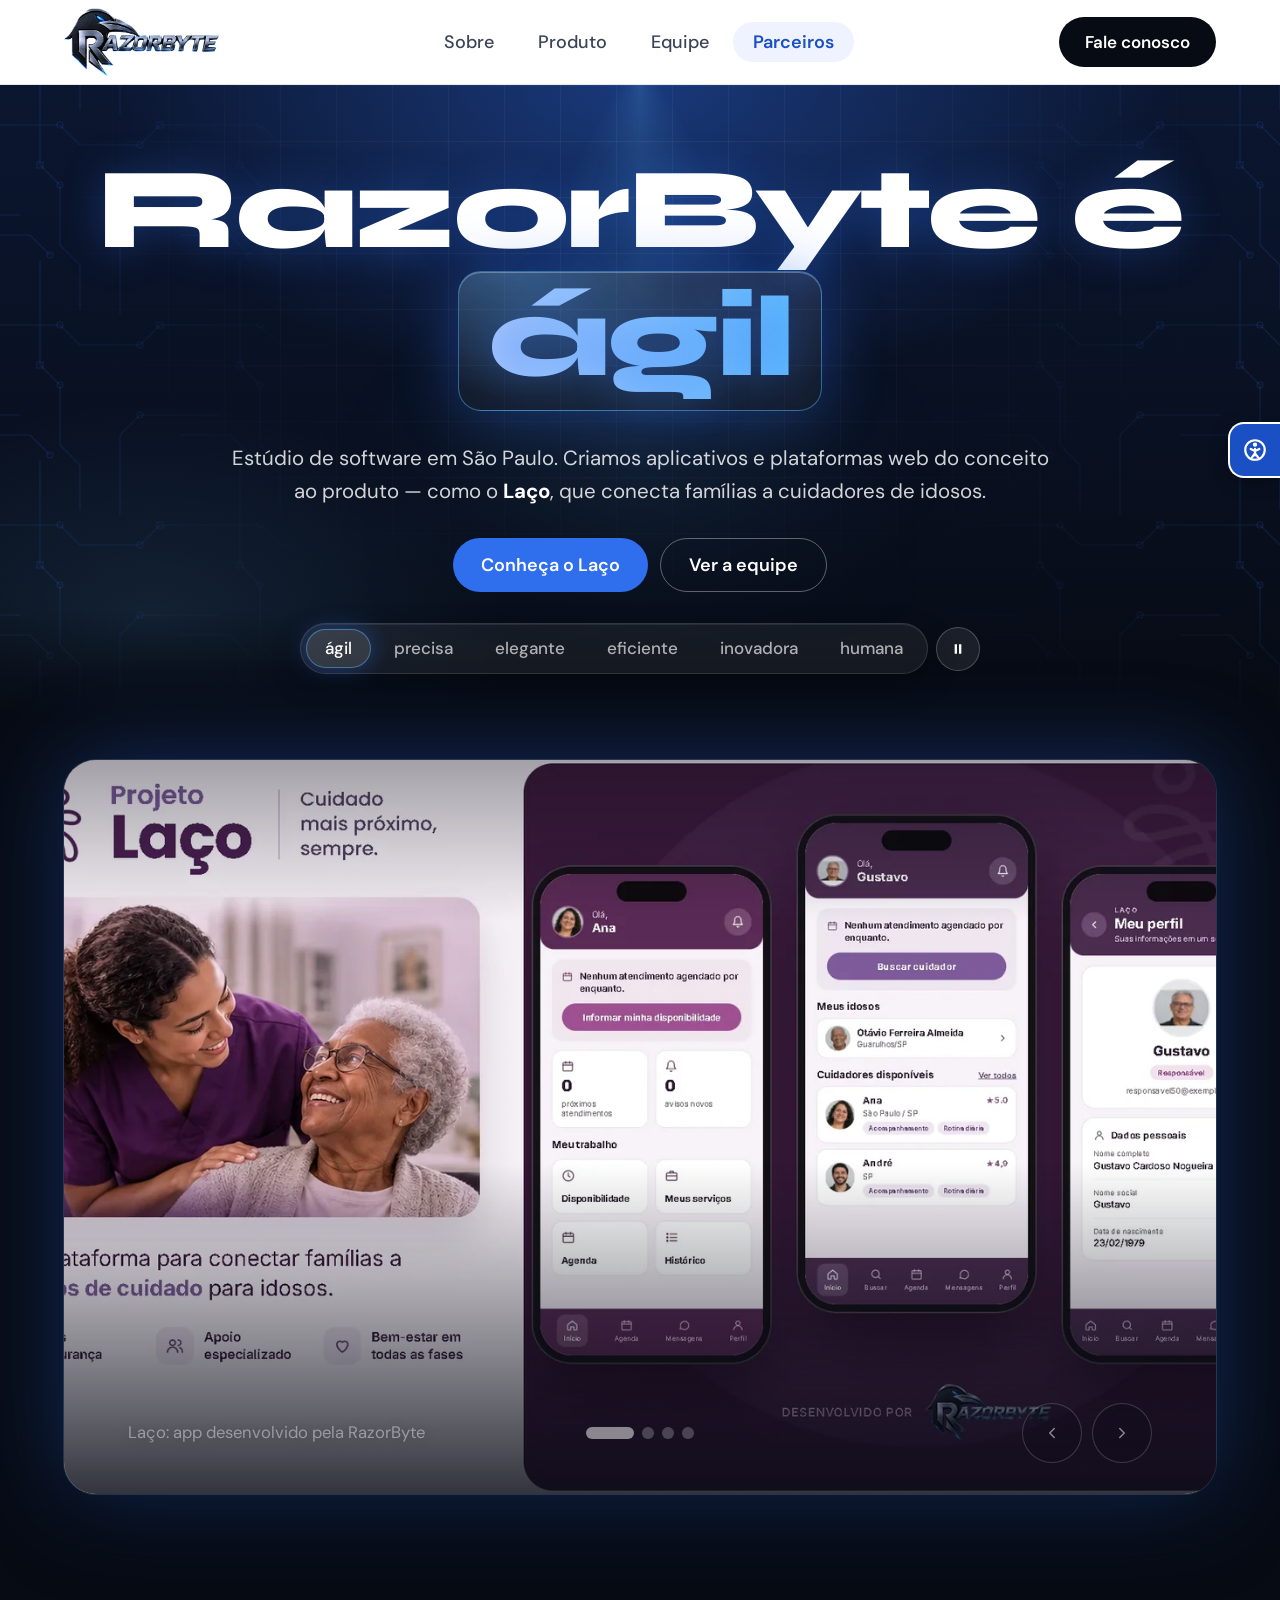
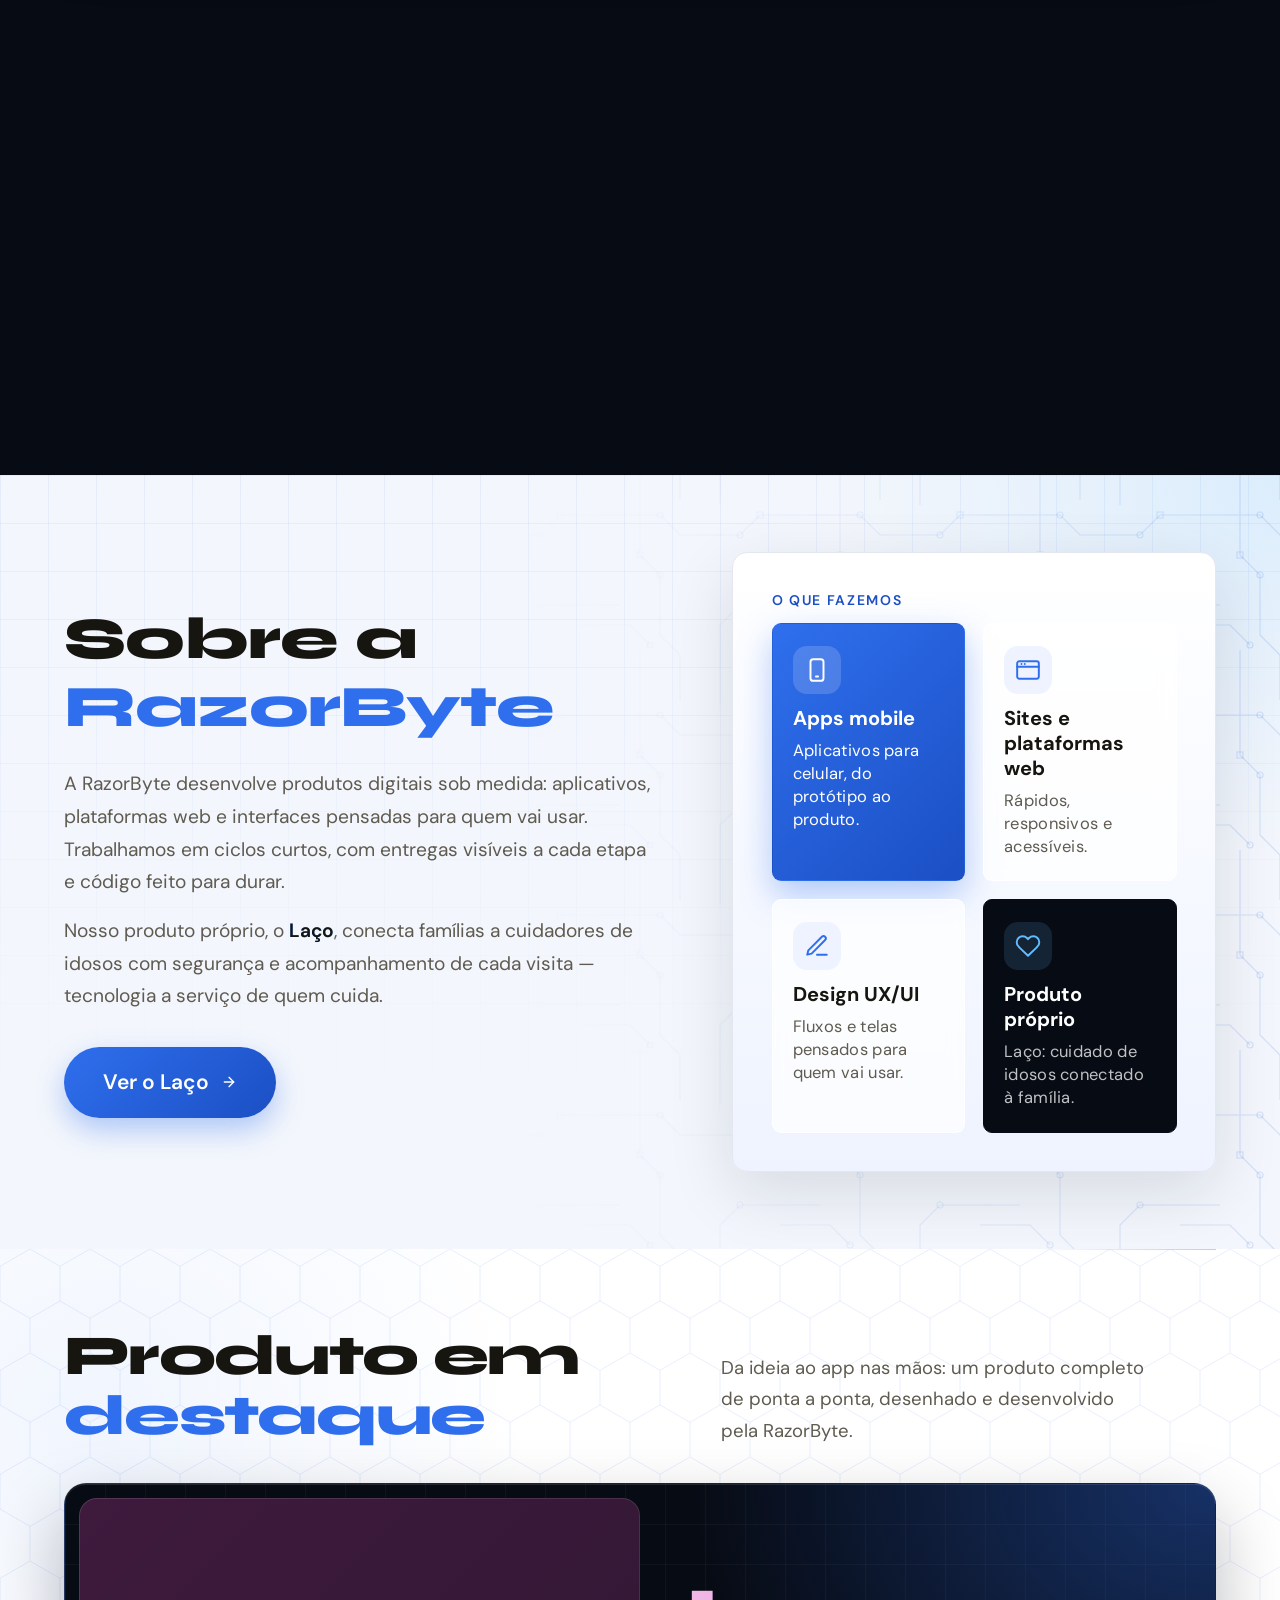
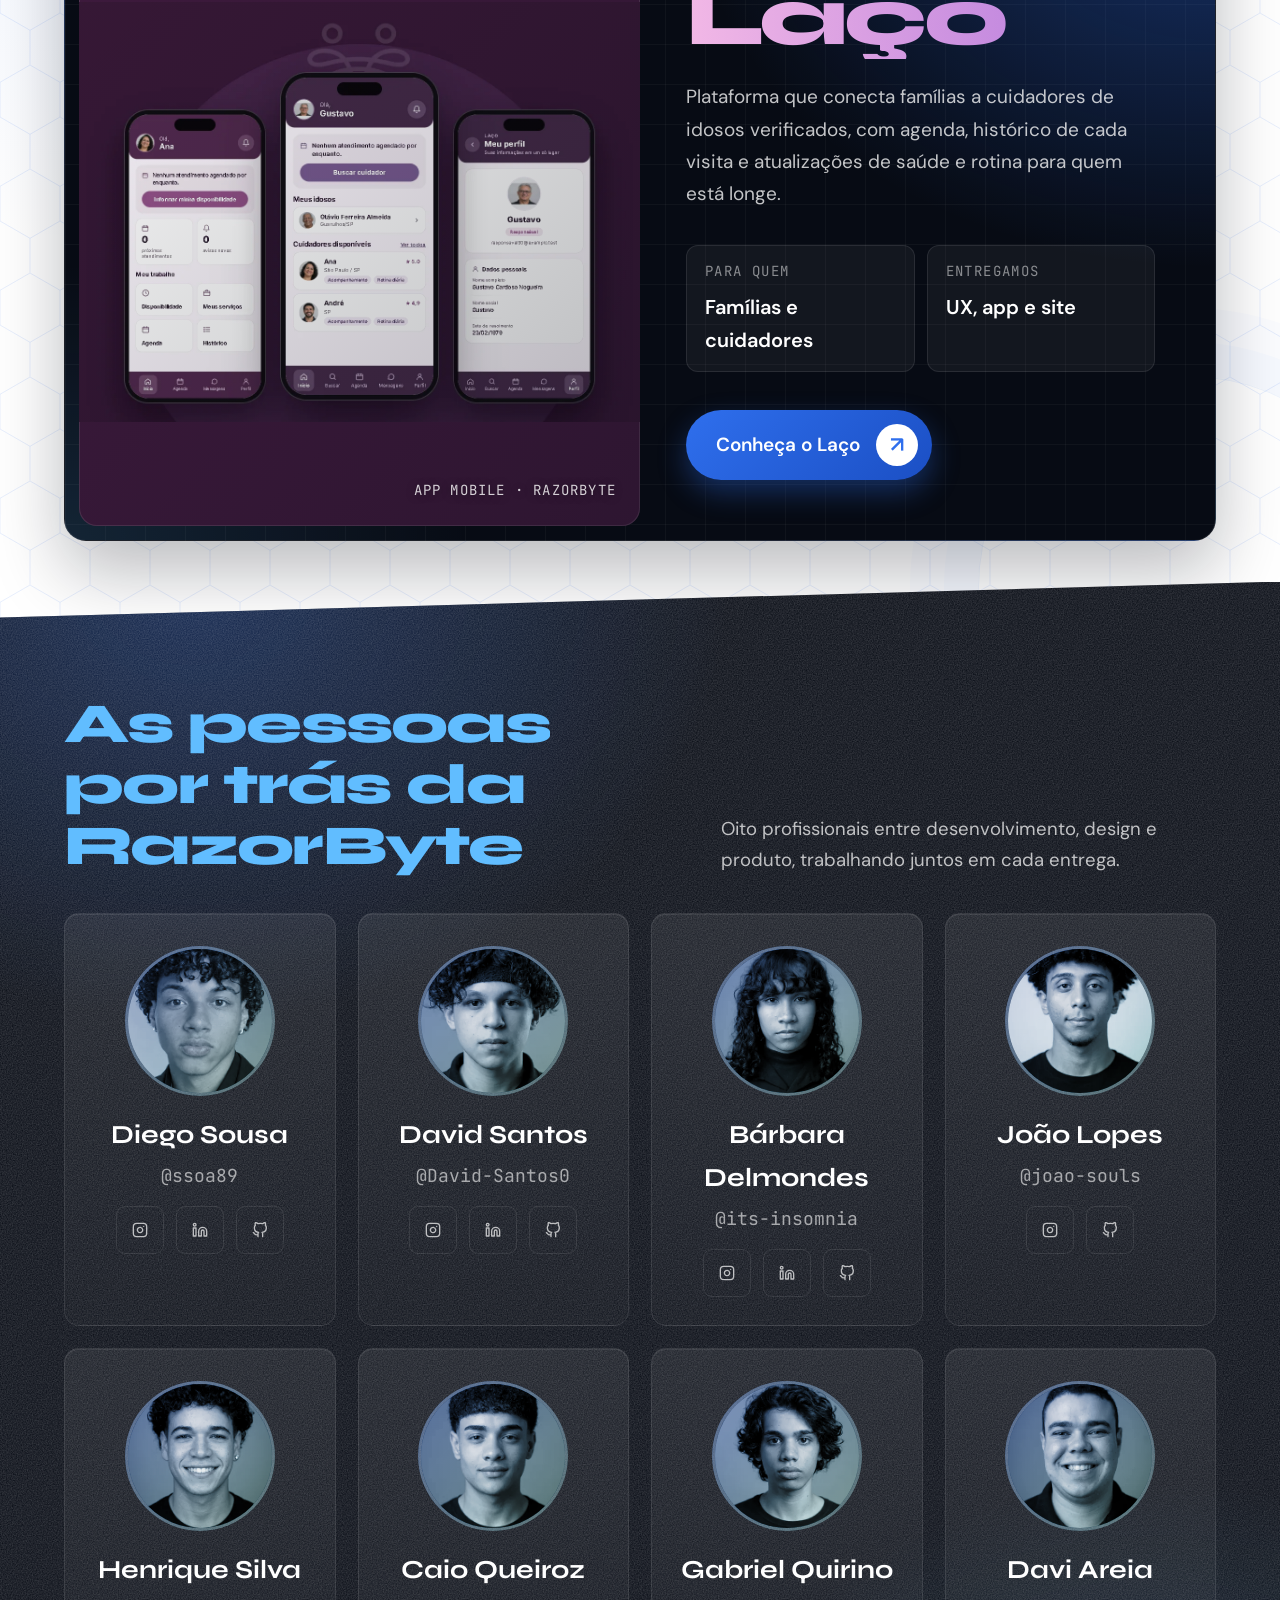
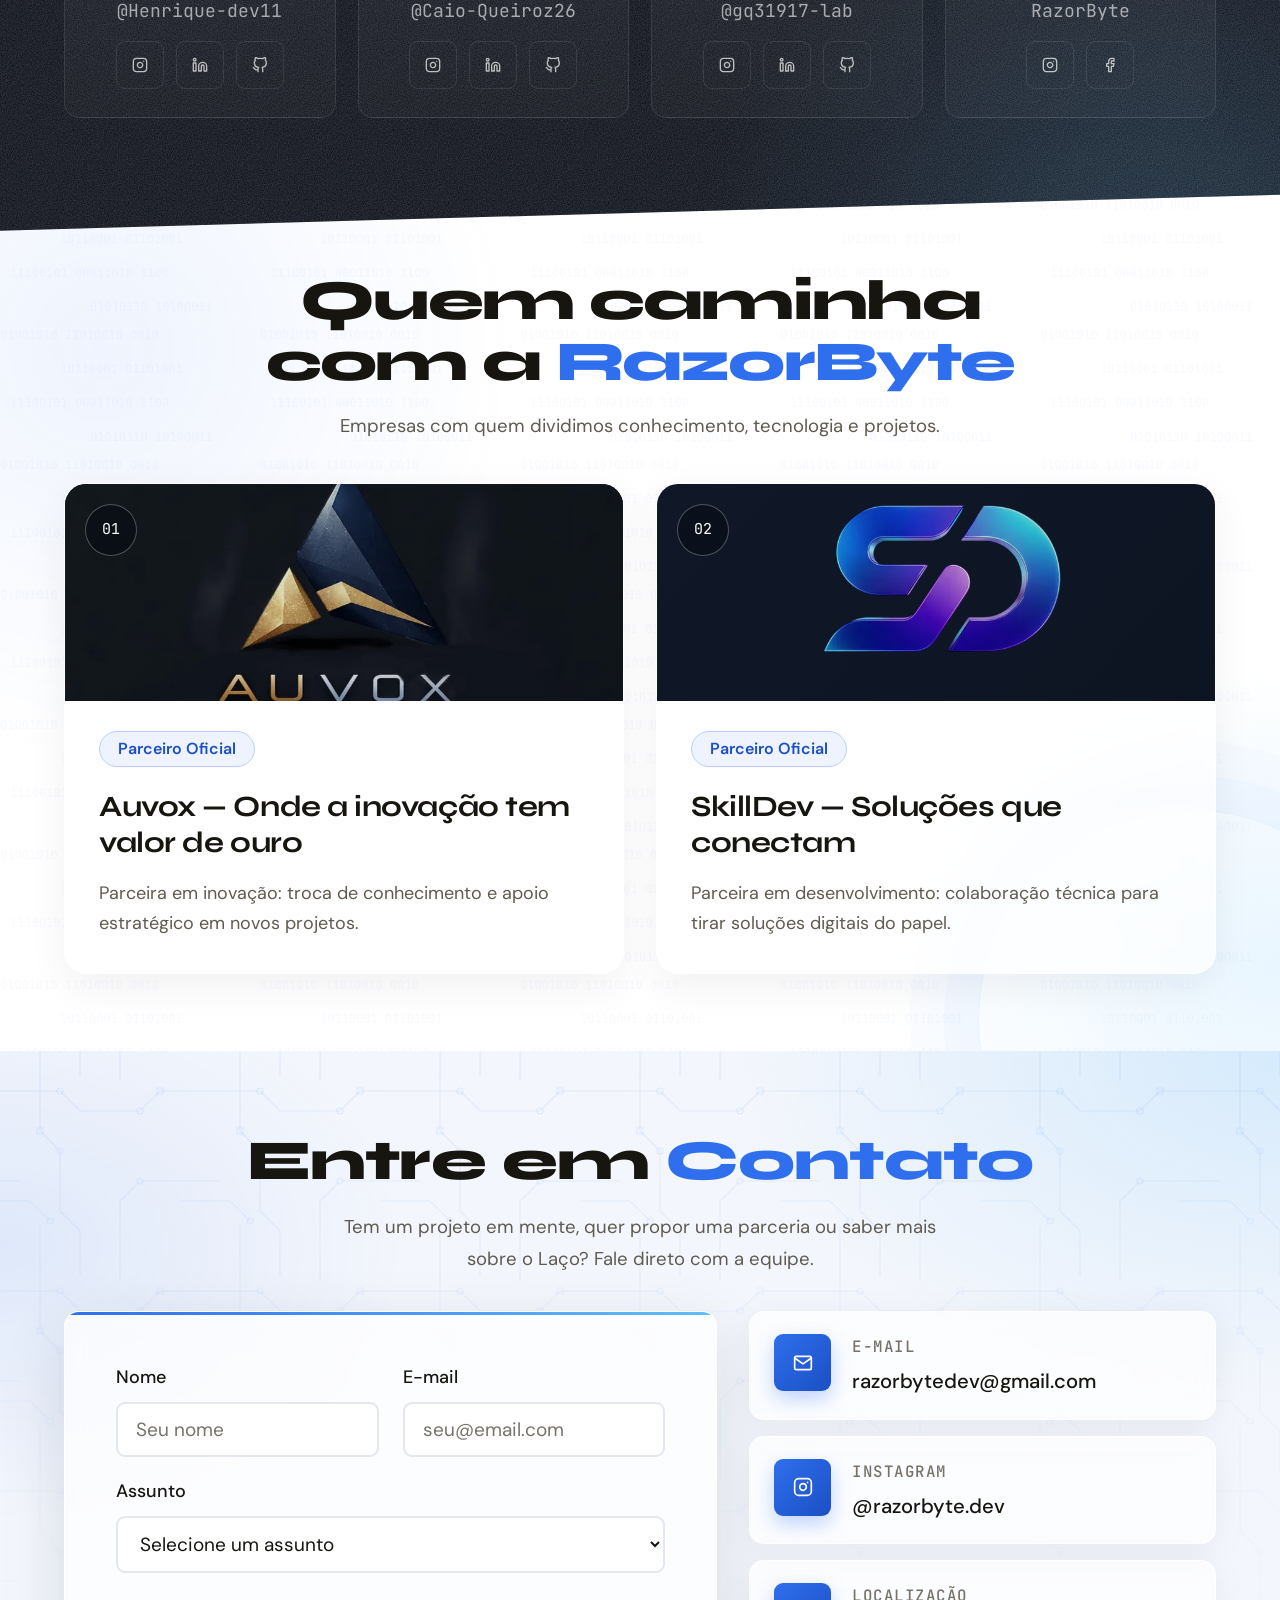
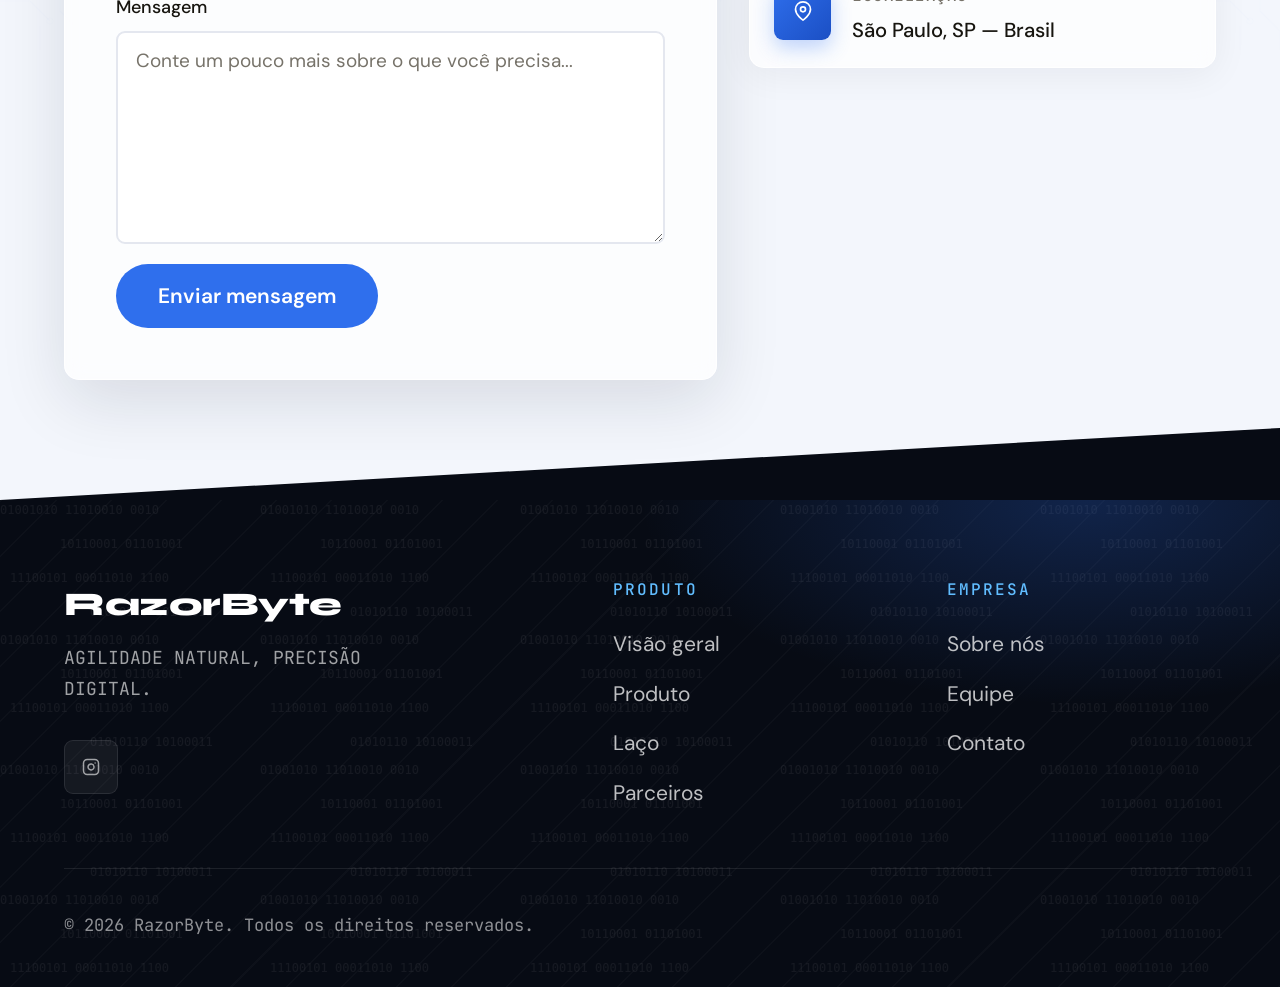
==== commit b3d5ba60: "Remover "Contato" do menu do topo nos dois sites O botão "Fale conosco" já leva ao formulário; o lin" ====
--- a/index.html
+++ b/index.html
@@ -33,7 +33,6 @@
       <a href="#review">Produto</a>
       <a href="#equipe">Equipe</a>
       <a href="#address">Parceiros</a>
-      <a href="#contato">Contato</a>
     </nav>
 
     <div class="site-actions">
@@ -563,7 +562,7 @@
       });
     });
   }, { rootMargin: "-40% 0px -55% 0px" });
-  ["about", "review", "equipe", "address", "contato"].forEach(function(id) {
+  ["about", "review", "equipe", "address"].forEach(function(id) {
     var s = document.getElementById(id);
     if (s) spy.observe(s);
   });
